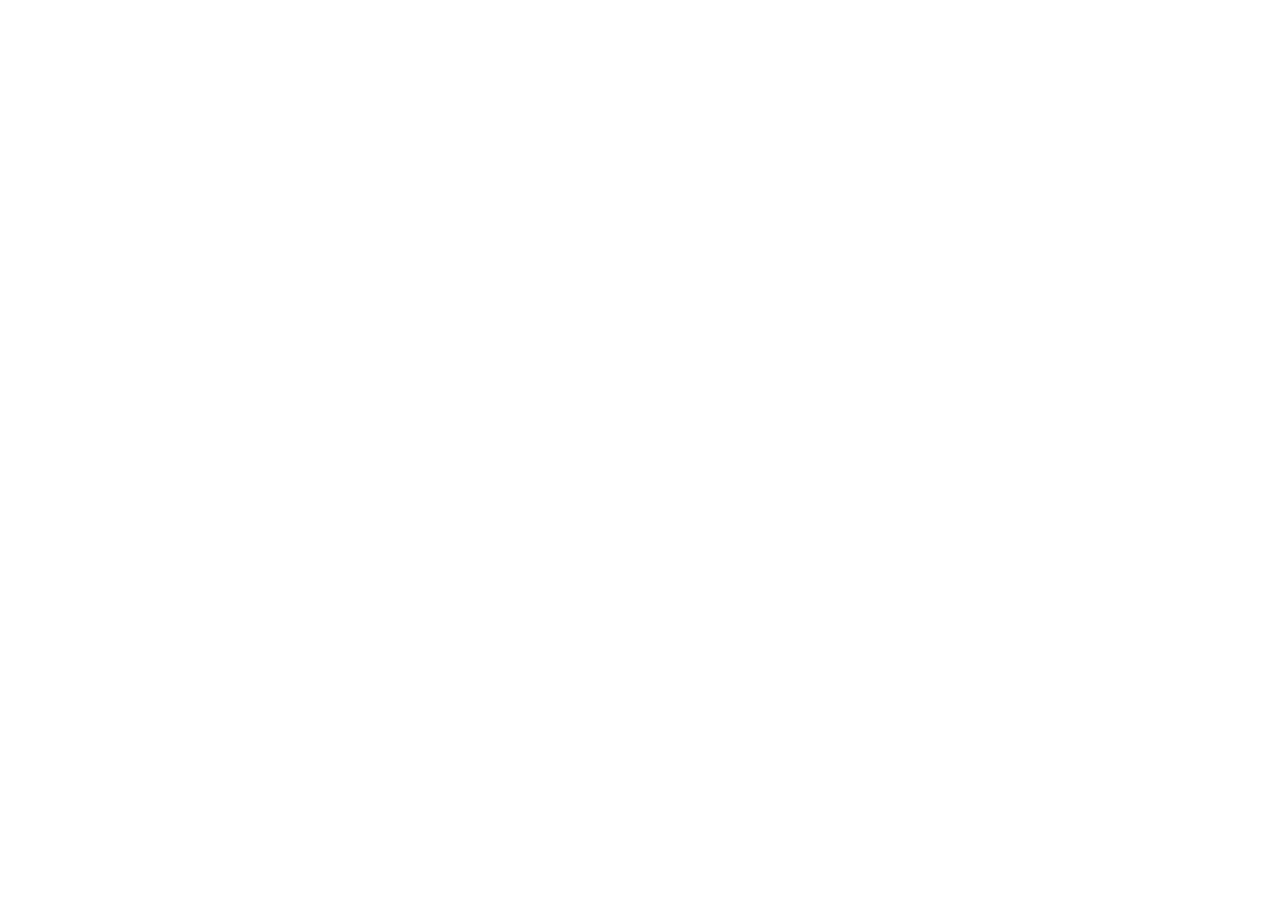
==== index.html @ c7705f2f "first commit" ====
<!DOCTYPE html>
<html>

<head>
  <!--
    If you are serving your web app in a path other than the root, change the
    href value below to reflect the base path you are serving from.

    The path provided below has to start and end with a slash "/" in order for
    it to work correctly.

    For more details:
    * https://developer.mozilla.org/en-US/docs/Web/HTML/Element/base

    This is a placeholder for base href that will be replaced by the value of
    the `--base-href` argument provided to `flutter build`.
  -->
  <base href="/">

  <meta charset="UTF-8">
  <meta content="IE=Edge" http-equiv="X-UA-Compatible">
  <meta name="description" content="Hello, I am a Flutter Developer and this is my portfolio.">

  <!-- iOS meta tags & icons -->
  <meta name="apple-mobile-web-app-capable" content="yes">
  <meta name="apple-mobile-web-app-status-bar-style" content="black">
  <meta name="apple-mobile-web-app-title" content="portfolio_taksh">
  <link rel="apple-touch-icon" href="icons/Icon-192.png">

  <!-- Favicon -->
  <link rel="icon" type="image/png" href="favicon.png" />

  <title>portfolio_taksh</title>
  <link rel="manifest" href="manifest.json">

  <!-- Google tag (gtag.js) -->
  <script async src="https://www.googletagmanager.com/gtag/js?id=G-5EWHJSDE51"></script>
  <script>
    window.dataLayer = window.dataLayer || [];
    function gtag() { dataLayer.push(arguments); }
    gtag('js', new Date());

    gtag('config', 'G-5EWHJSDE51');
  </script>
</head>

<body>
  <script src="flutter_bootstrap.js" async></script>
</body>

</html>
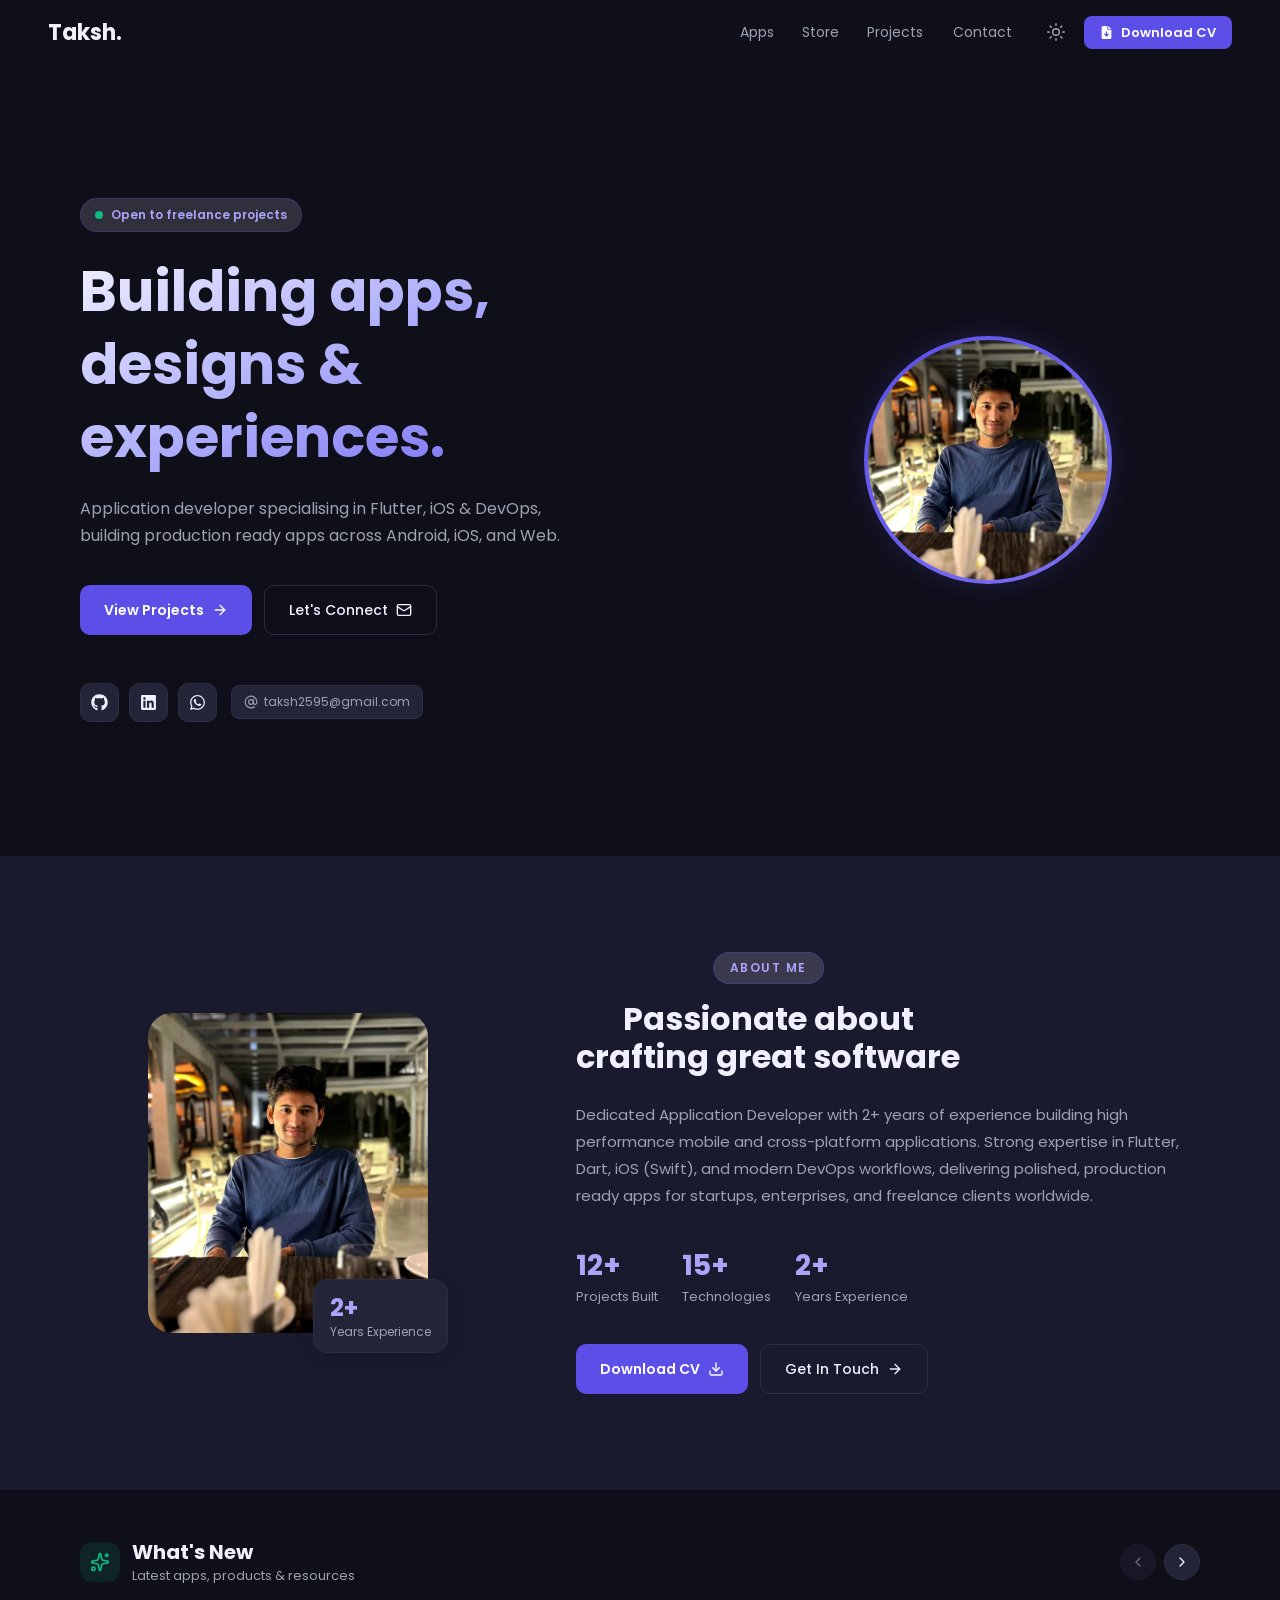
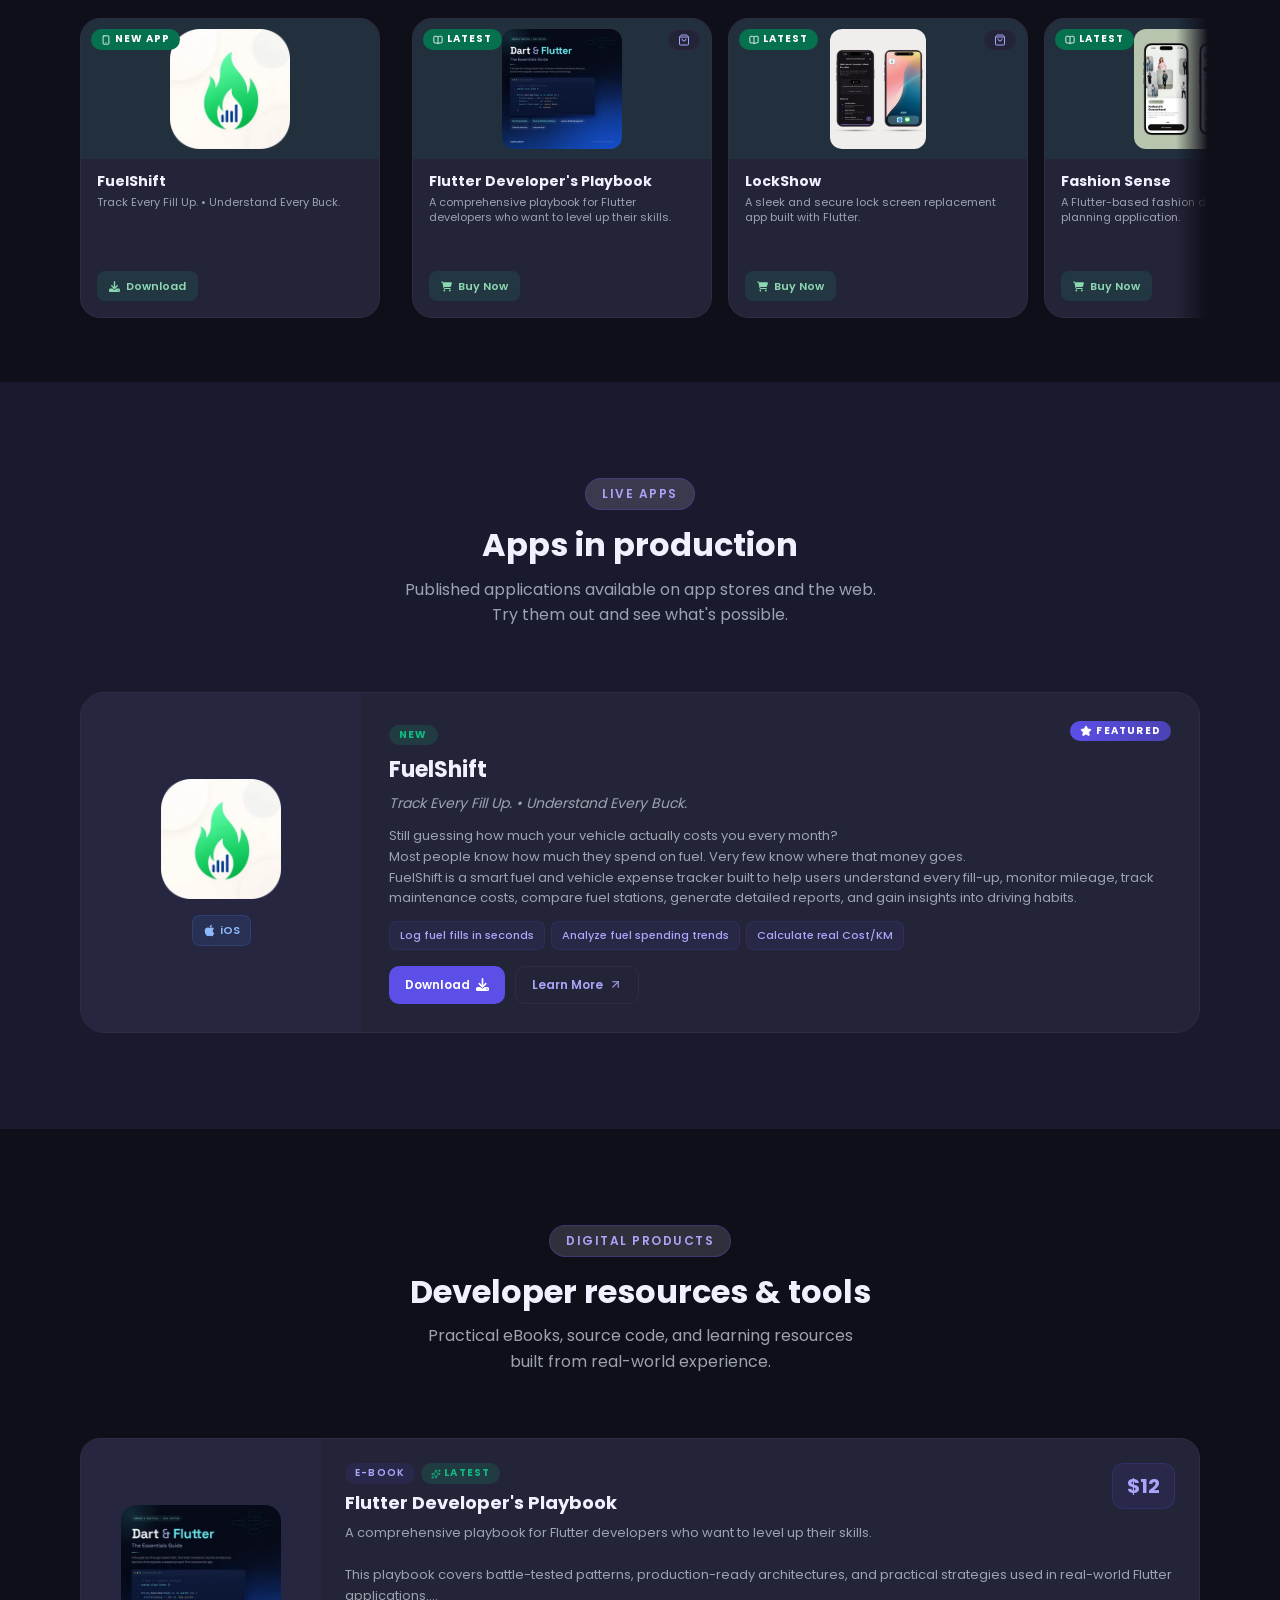
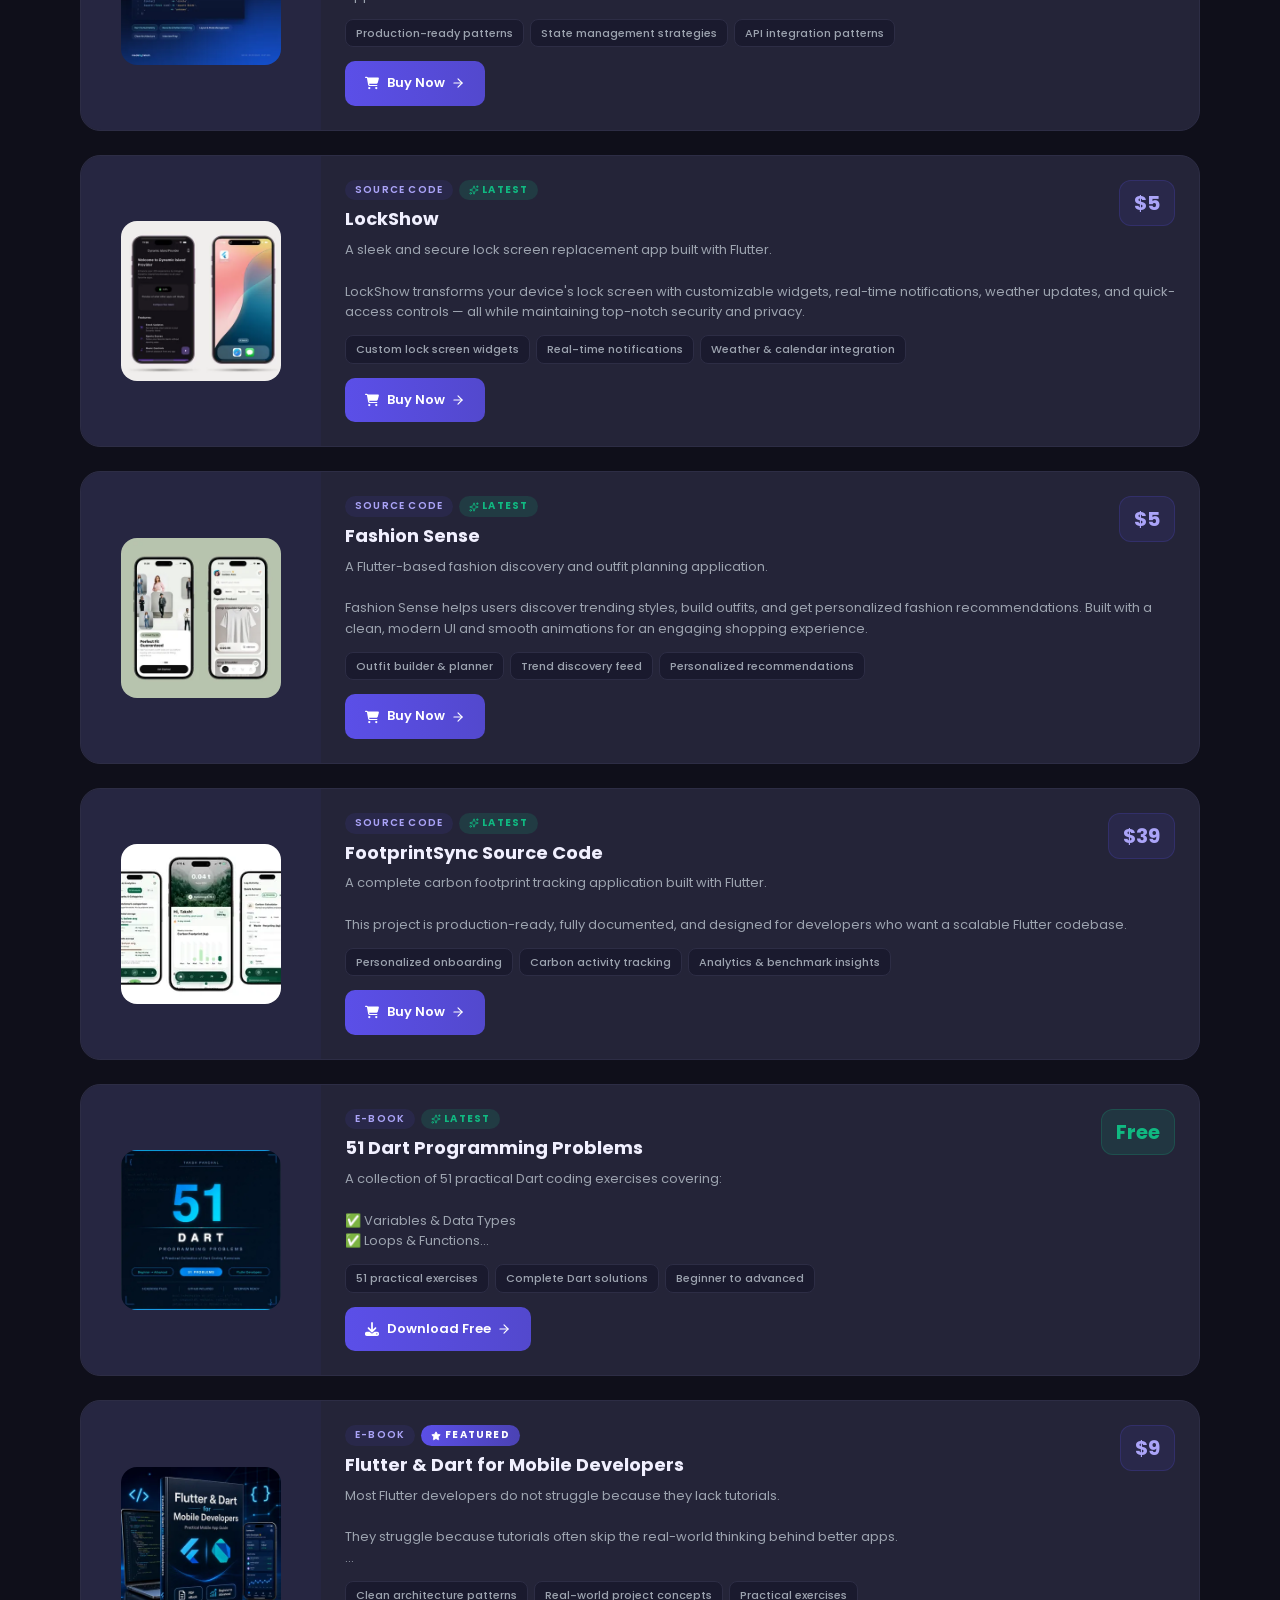
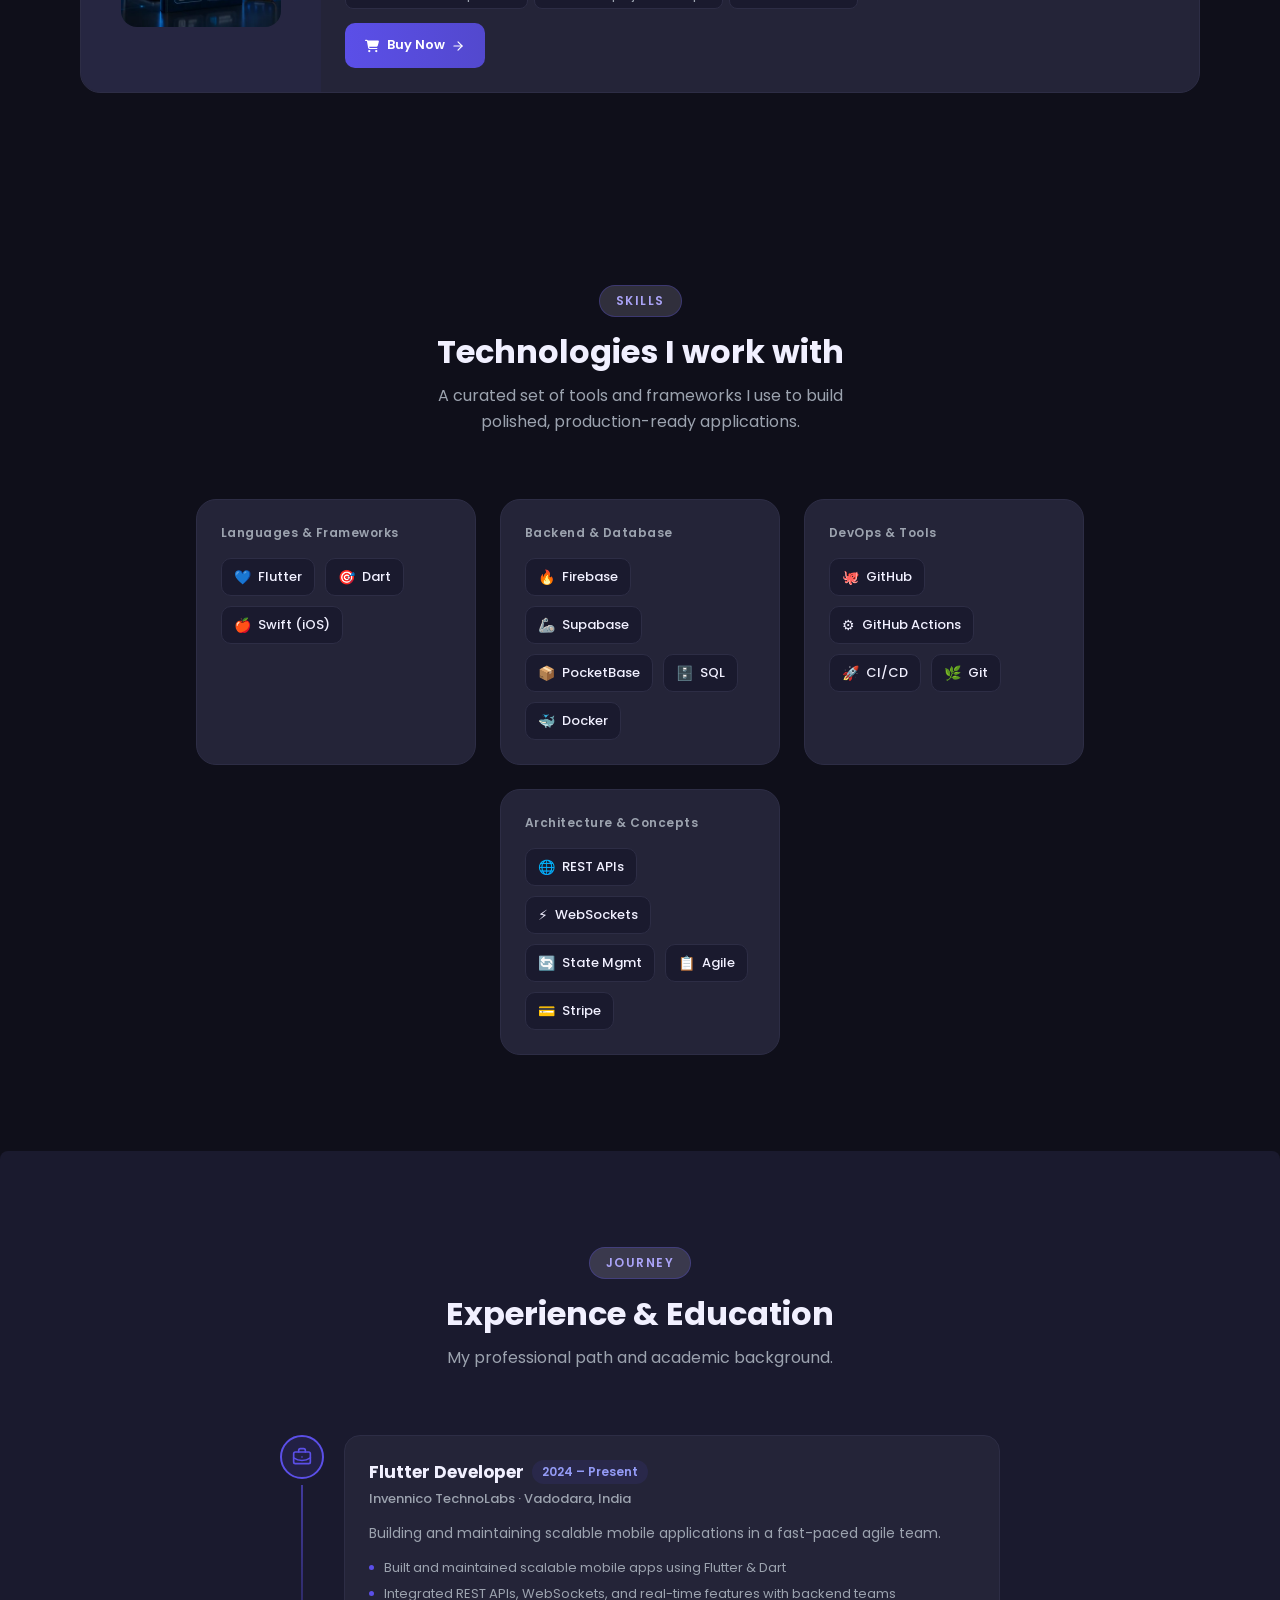
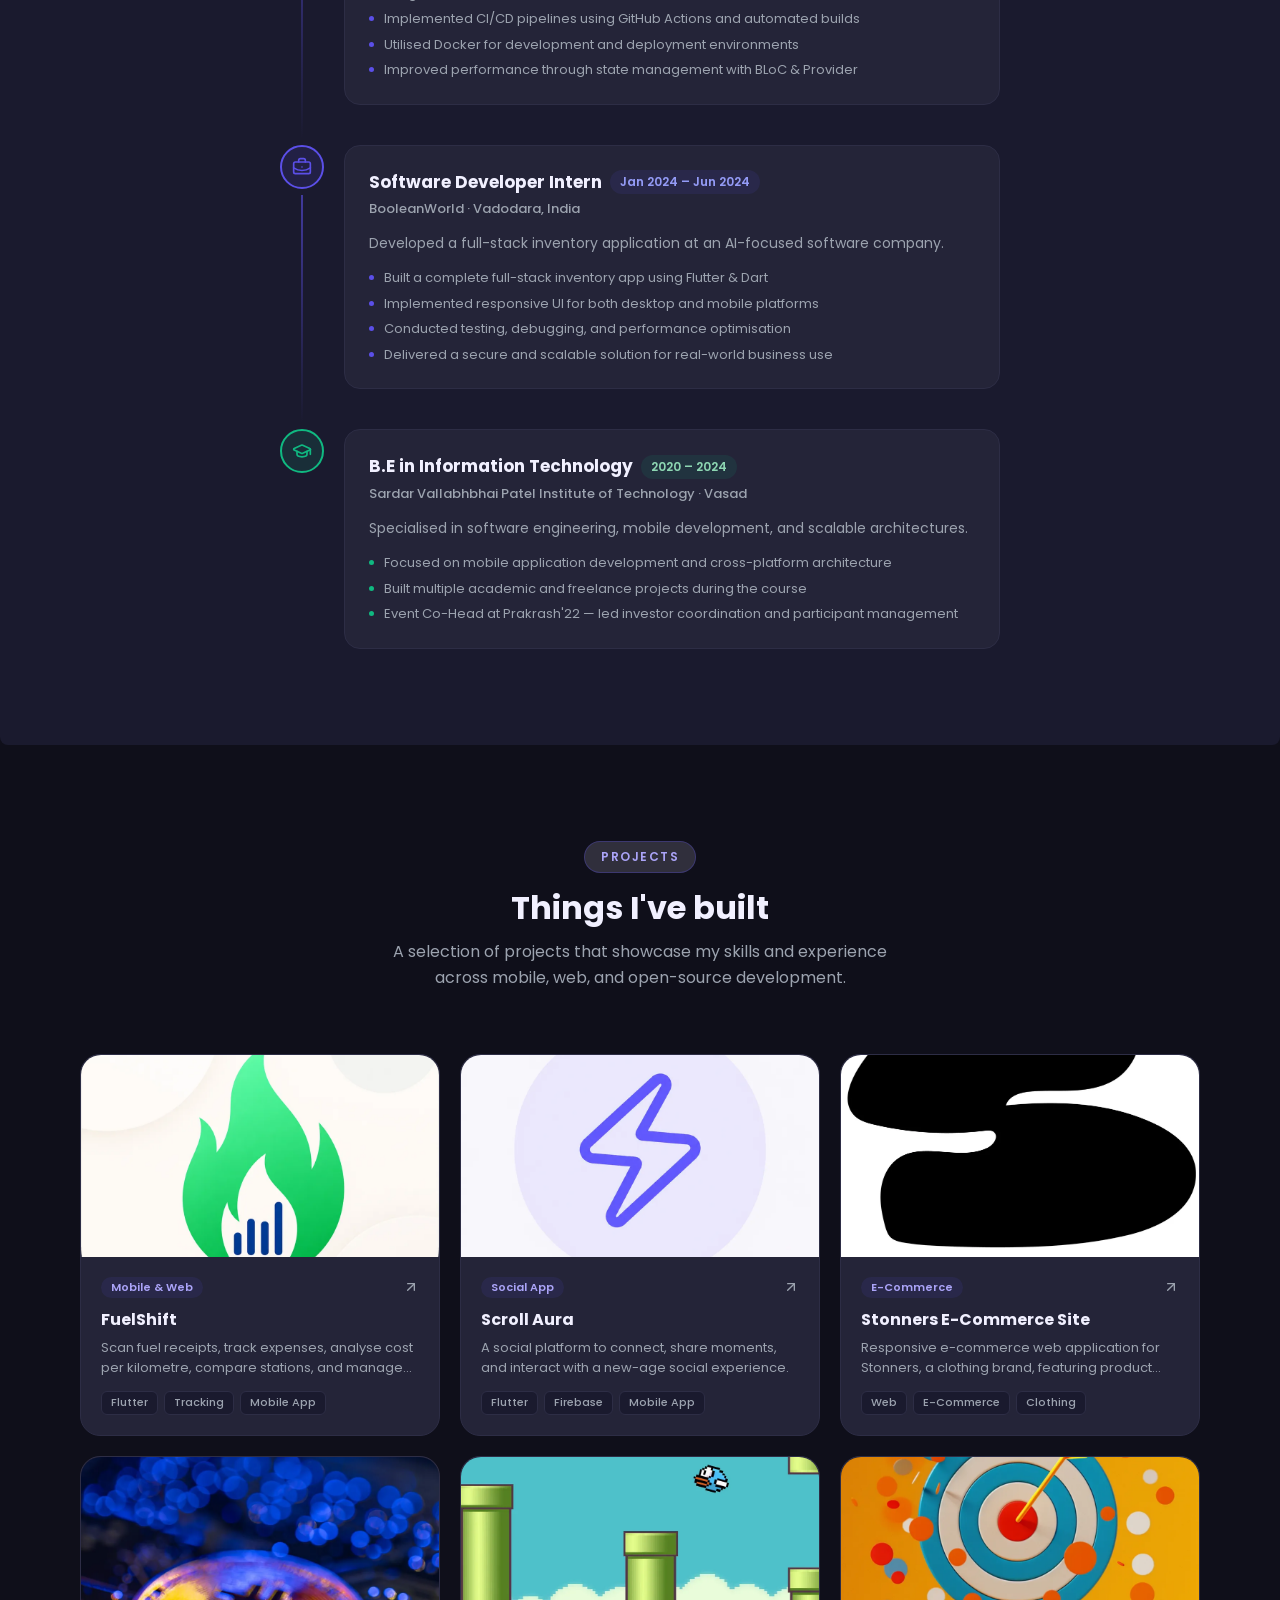
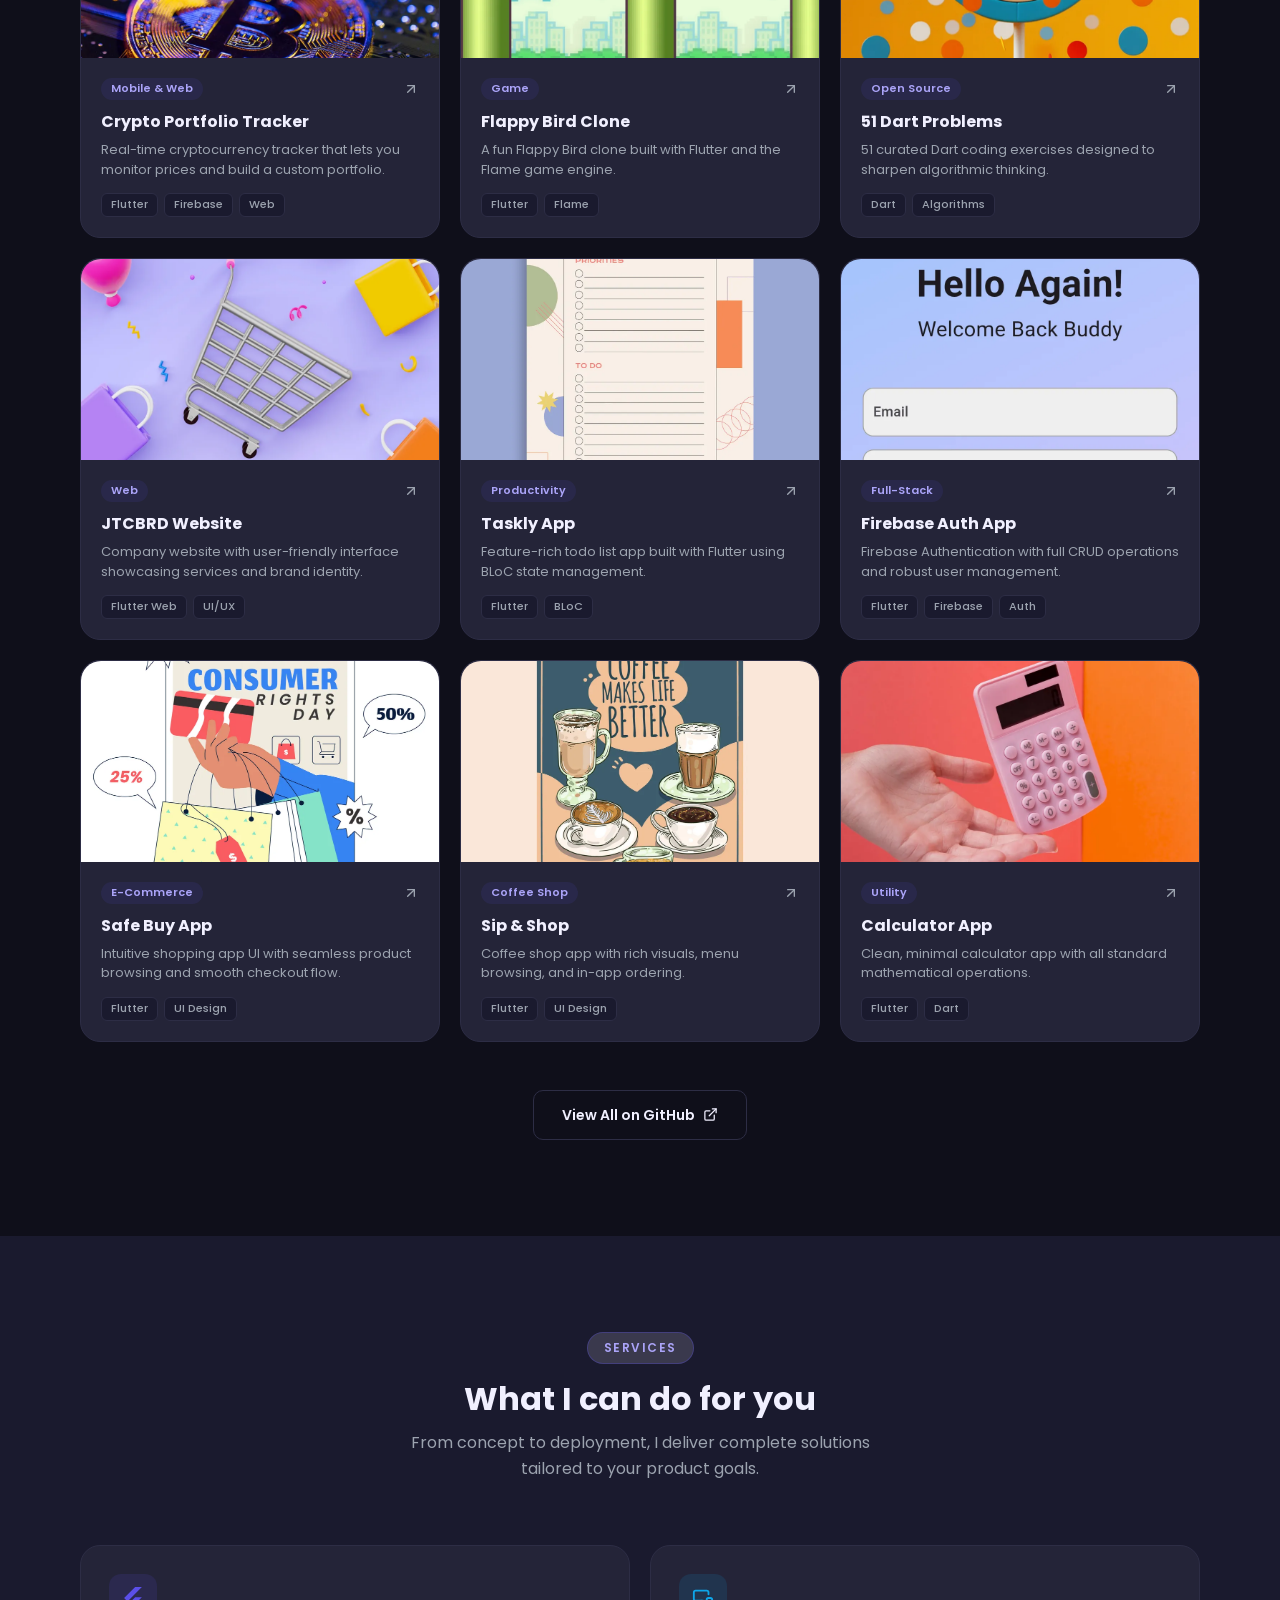
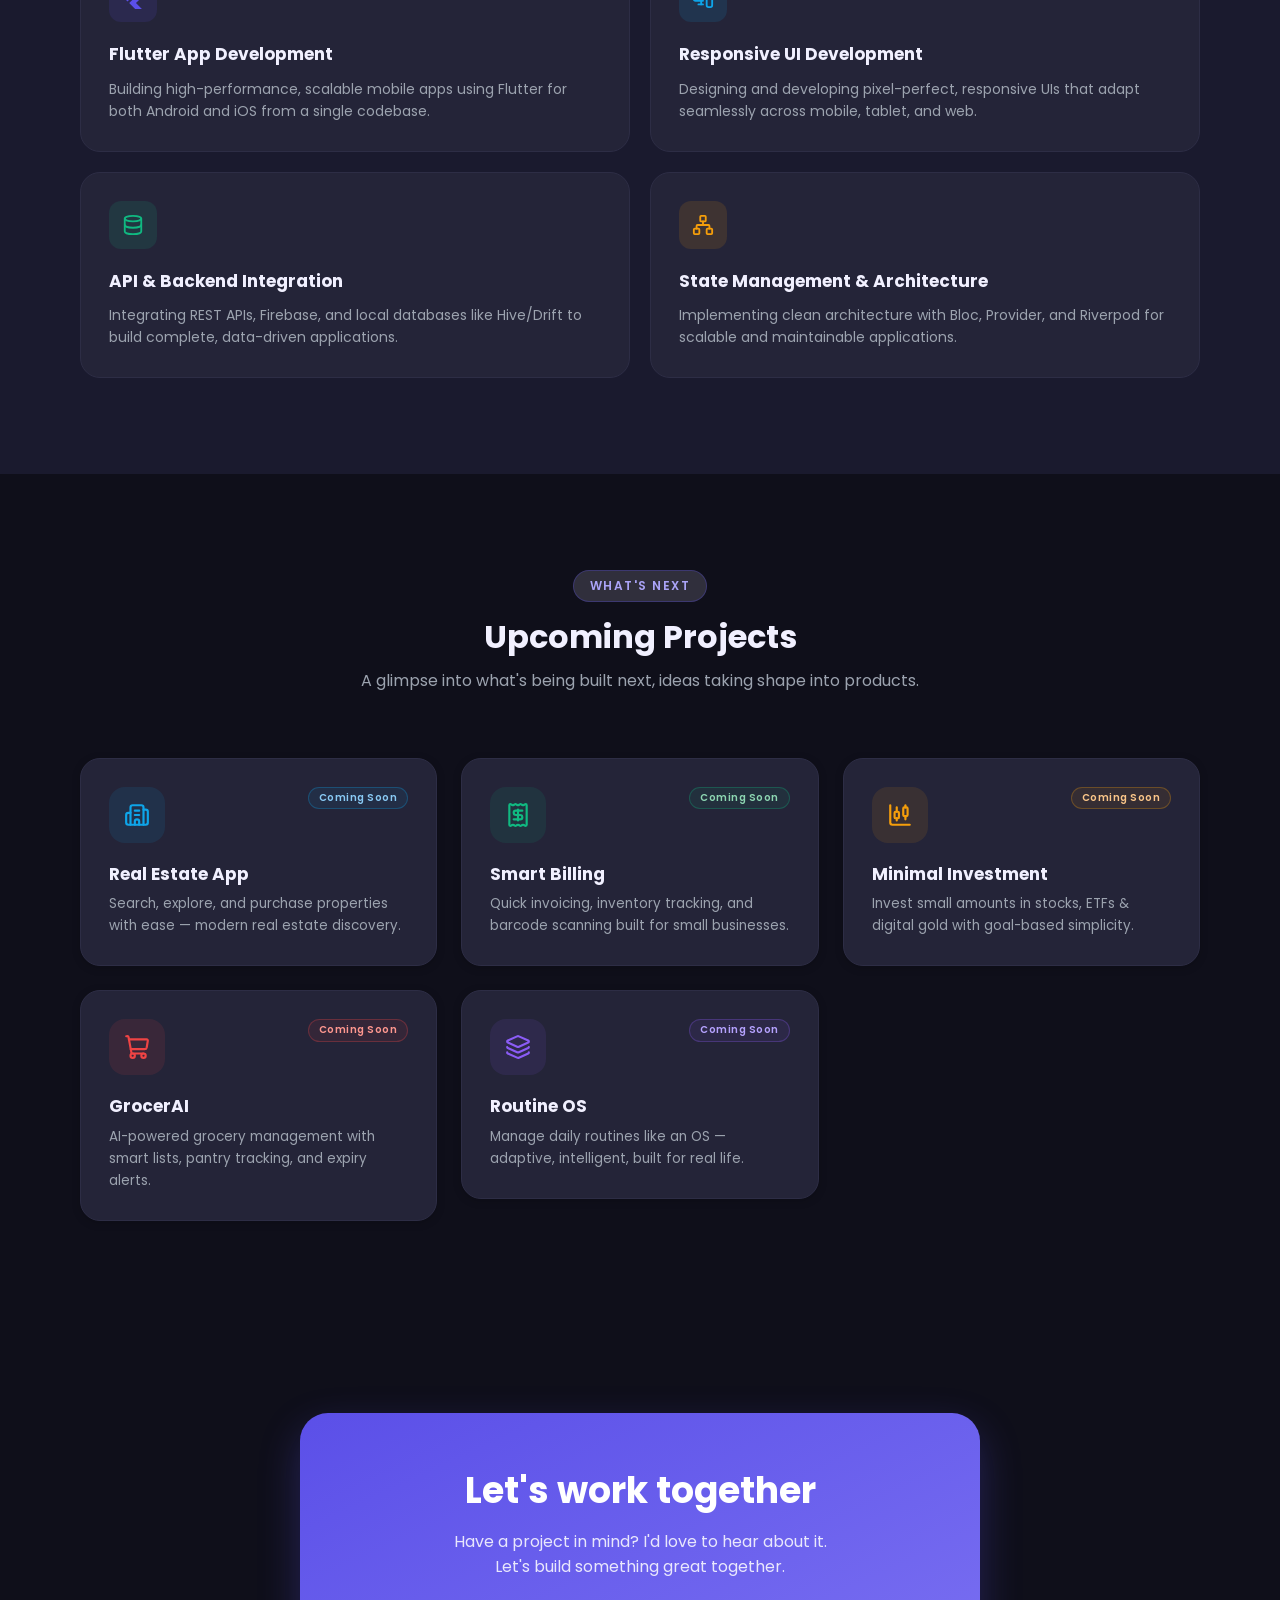
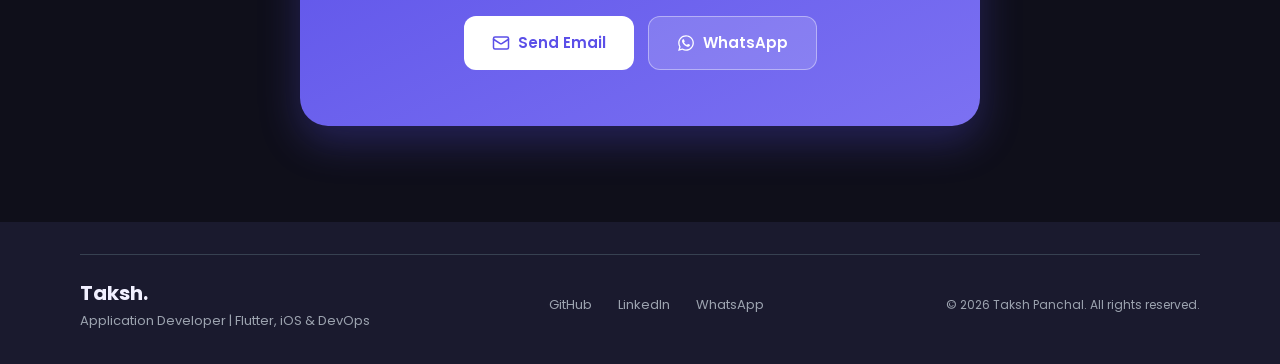
==== commit 4c47817b: "Deploy portfolio-web taksh30/taksh-portfolio@cc3f422d849e62568132610a15cb13a2cd61c851" ====
--- a/index.html
+++ b/index.html
@@ -1,51 +1,41 @@
-<!DOCTYPE html>
-<html>
+<!DOCTYPE html><html lang="en" class="dark j3Zrza_variable"><head><meta charSet="utf-8"/><meta name="viewport" content="width=device-width, initial-scale=1"/><link rel="preload" href="/_next/static/media/22a701959b157a82-s.p.2o7m9ogm38dql.woff2" as="font" crossorigin="" type="font/woff2"/><link rel="preload" href="/_next/static/media/6bafae418e8a1b08-s.p.3o_v2fun1jzxk.woff2" as="font" crossorigin="" type="font/woff2"/><link rel="preload" href="/_next/static/media/76e9fd951b869c7b-s.p.3bh2vc0w-r-ll.woff2" as="font" crossorigin="" type="font/woff2"/><link rel="preload" href="/_next/static/media/dd9dfc3601372168-s.p.43zbiuwnnoiok.woff2" as="font" crossorigin="" type="font/woff2"/><link rel="preload" as="image" href="/images/profile/taksh.webp"/><link rel="stylesheet" href="/_next/static/chunks/3znwnyfvndzhe.css" data-precedence="next"/><link rel="preload" as="script" fetchPriority="low" href="/_next/static/chunks/33-v00l-iqevb.js"/><script src="/_next/static/chunks/2hyq_7w_ry-fe.js" async=""></script><script src="/_next/static/chunks/043aaw4o8p6fz.js" async=""></script><script src="/_next/static/chunks/turbopack-2c3mg3r-05n1w.js" async=""></script><script src="/_next/static/chunks/27mz-ibfm885l.js" async=""></script><script src="/_next/static/chunks/3-dum3pwrczir.js" async=""></script><script src="/_next/static/chunks/1tz_irfl4v2_2.js" async=""></script><script src="/_next/static/chunks/2ip1g2v-acful.js" async=""></script><link rel="preload" href="https://www.googletagmanager.com/gtag/js?id=G-5EWHJSDE51" as="script"/><meta name="next-size-adjust" content=""/><title>Taksh Panchal | Software Developer Portfolio</title><meta name="description" content="Taksh Panchal - Software Developer specializing in cross-platform apps, responsive UI, and scalable mobile/web solutions. Explore my portfolio, projects, and skills."/><link rel="manifest" href="/manifest.webmanifest"/><link rel="canonical" href="https://www.takshpanchalportfolio.buzz"/><meta name="mobile-web-app-capable" content="yes"/><meta name="apple-mobile-web-app-title" content="portfolio_taksh"/><meta name="apple-mobile-web-app-status-bar-style" content="black"/><meta property="og:title" content="Taksh Panchal | Software Developer"/><meta property="og:description" content="Software Developer building responsive mobile &amp; web apps. Check out my portfolio and projects."/><meta property="og:url" content="https://www.takshpanchalportfolio.buzz"/><meta property="og:site_name" content="Taksh Panchal"/><meta property="og:locale" content="en_US"/><meta property="og:image" content="https://www.takshpanchalportfolio.buzz/og.png"/><meta property="og:image:type" content="image/png"/><meta property="og:image:width" content="1200"/><meta property="og:image:height" content="630"/><meta property="og:image:alt" content="Taksh Panchal | Software Developer"/><meta property="og:type" content="website"/><meta name="twitter:card" content="summary_large_image"/><meta name="twitter:title" content="Taksh Panchal | Software Developer"/><meta name="twitter:description" content="Software Developer building responsive mobile &amp; web apps. Check out my portfolio and projects."/><meta name="twitter:image" content="https://www.takshpanchalportfolio.buzz/og.png"/><meta name="twitter:image:alt" content="Taksh Panchal | Software Developer"/><meta name="twitter:image:type" content="image/png"/><meta name="twitter:image:width" content="1200"/><meta name="twitter:image:height" content="630"/><link rel="icon" href="/icon.png?icon.2rkn8i33ze__7.png" sizes="96x96" type="image/png"/><link rel="apple-touch-icon" href="/apple-icon.png?apple-icon.26gnvwxahqxwv.png" sizes="192x192" type="image/png"/><script>try{if(localStorage.getItem("theme")==="light")document.documentElement.classList.remove("dark")}catch(e){}</script><script type="application/ld+json">{"@context":"https://schema.org","@graph":[{"@type":"Person","@id":"https://www.takshpanchalportfolio.buzz/#person","name":"Taksh Panchal","jobTitle":"Software Developer","description":"Taksh Panchal - Software Developer specializing in cross-platform apps, responsive UI, and scalable mobile/web solutions. Explore my portfolio, projects, and skills.","url":"https://www.takshpanchalportfolio.buzz","email":"mailto:taksh2595@gmail.com","image":"https://www.takshpanchalportfolio.buzz/images/profile/taksh.webp","sameAs":["https://github.com/taksh30","https://www.linkedin.com/in/takshpanchal959/"]},{"@type":"WebSite","@id":"https://www.takshpanchalportfolio.buzz/#website","name":"Taksh Panchal | Software Developer Portfolio","url":"https://www.takshpanchalportfolio.buzz","author":{"@id":"https://www.takshpanchalportfolio.buzz/#person"}}]}</script><script src="/_next/static/chunks/0cz1d0mv5g_q7.js" noModule=""></script></head><body><div hidden=""><!--$--><!--/$--></div><a href="#main" class="sr-only focus:not-sr-only focus:fixed focus:top-3 focus:left-3 focus:z-[60] focus:rounded-chip focus:bg-accent focus:px-4 focus:py-2 focus:text-white">Skip to content</a><header class="fixed inset-x-0 top-0 z-50 transition-[background-color,box-shadow] duration-200 bg-transparent"><nav aria-label="Primary" class="mx-auto flex h-16 max-w-[1376px] items-center px-5 tablet:px-12"><a href="#hero" class="text-[22px] font-bold text-fg">Taksh.</a><div class="ml-auto hidden items-center tablet:flex"><ul class="relative flex"><li><a href="#liveApps" data-text="Apps" class="flex flex-col px-3 py-5 text-sm text-muted transition-colors after:invisible after:h-0 after:overflow-hidden after:font-semibold after:content-[attr(data-text)] hover:font-semibold hover:text-primary-fg aria-[current]:text-primary-fg">Apps</a></li><li><a href="#store" data-text="Store" class="flex flex-col px-3 py-5 text-sm text-muted transition-colors after:invisible after:h-0 after:overflow-hidden after:font-semibold after:content-[attr(data-text)] hover:font-semibold hover:text-primary-fg aria-[current]:text-primary-fg">Store</a></li><li><a href="#projects" data-text="Projects" class="flex flex-col px-3 py-5 text-sm text-muted transition-colors after:invisible after:h-0 after:overflow-hidden after:font-semibold after:content-[attr(data-text)] hover:font-semibold hover:text-primary-fg aria-[current]:text-primary-fg">Projects</a></li><li><a href="#contact" data-text="Contact" class="flex flex-col px-3 py-5 text-sm text-muted transition-colors after:invisible after:h-0 after:overflow-hidden after:font-semibold after:content-[attr(data-text)] hover:font-semibold hover:text-primary-fg aria-[current]:text-primary-fg">Contact</a></li><span aria-hidden="true" class="pointer-events-none absolute bottom-3.5 h-0.5 rounded-full bg-primary-fg opacity-0 transition-[left,width,opacity] duration-300 ease-out-cubic"></span></ul><div class="ml-2"><button type="button" class="group relative inline-flex size-10 items-center justify-center rounded-full text-muted transition-colors hover:bg-fg/5"><svg xmlns="http://www.w3.org/2000/svg" width="24" height="24" viewBox="0 0 24 24" fill="none" stroke="currentColor" stroke-width="1.75" stroke-linecap="round" stroke-linejoin="round" class="lucide lucide-sun hidden size-5 dark:block" aria-hidden="true"><circle cx="12" cy="12" r="4"></circle><path d="M12 2v2"></path><path d="M12 20v2"></path><path d="m4.93 4.93 1.41 1.41"></path><path d="m17.66 17.66 1.41 1.41"></path><path d="M2 12h2"></path><path d="M20 12h2"></path><path d="m6.34 17.66-1.41 1.41"></path><path d="m19.07 4.93-1.41 1.41"></path></svg><svg xmlns="http://www.w3.org/2000/svg" width="24" height="24" viewBox="0 0 24 24" fill="none" stroke="currentColor" stroke-width="1.75" stroke-linecap="round" stroke-linejoin="round" class="lucide lucide-moon size-5 dark:hidden" aria-hidden="true"><path d="M20.985 12.486a9 9 0 1 1-9.473-9.472c.405-.022.617.46.402.803a6 6 0 0 0 8.268 8.268c.344-.215.825-.004.803.401"></path></svg><span class="sr-only"><span class="hidden dark:inline">Light mode</span><span class="dark:hidden">Dark mode</span></span><span aria-hidden="true" class="pointer-events-none absolute top-full mt-1 rounded bg-fg/90 px-2 py-1 text-chip whitespace-nowrap text-bg opacity-0 transition-opacity delay-300 group-hover:opacity-100"><span class="hidden dark:inline">Light mode</span><span class="dark:hidden">Dark mode</span></span></button></div><a href="/taksh_cv.pdf" download="taksh_cv.pdf" class="inline-flex items-center justify-center gap-2 rounded-chip bg-accent px-4 py-2.5 text-meta leading-none font-semibold text-white transition-colors hover:bg-accent/90 ml-2"><svg stroke="currentColor" fill="currentColor" stroke-width="0" viewBox="0 0 384 512" aria-hidden="true" class="size-[13px]" height="1em" width="1em" xmlns="http://www.w3.org/2000/svg"><path d="M64 0C28.7 0 0 28.7 0 64L0 448c0 35.3 28.7 64 64 64l256 0c35.3 0 64-28.7 64-64l0-288-128 0c-17.7 0-32-14.3-32-32L224 0 64 0zM256 0l0 128 128 0L256 0zM216 232l0 102.1 31-31c9.4-9.4 24.6-9.4 33.9 0s9.4 24.6 0 33.9l-72 72c-9.4 9.4-24.6 9.4-33.9 0l-72-72c-9.4-9.4-9.4-24.6 0-33.9s24.6-9.4 33.9 0l31 31L168 232c0-13.3 10.7-24 24-24s24 10.7 24 24z"></path></svg>Download CV</a></div><div class="ml-auto flex items-center tablet:hidden"><button type="button" class="group relative inline-flex size-10 items-center justify-center rounded-full text-muted transition-colors hover:bg-fg/5"><svg xmlns="http://www.w3.org/2000/svg" width="24" height="24" viewBox="0 0 24 24" fill="none" stroke="currentColor" stroke-width="1.75" stroke-linecap="round" stroke-linejoin="round" class="lucide lucide-sun hidden size-5 dark:block" aria-hidden="true"><circle cx="12" cy="12" r="4"></circle><path d="M12 2v2"></path><path d="M12 20v2"></path><path d="m4.93 4.93 1.41 1.41"></path><path d="m17.66 17.66 1.41 1.41"></path><path d="M2 12h2"></path><path d="M20 12h2"></path><path d="m6.34 17.66-1.41 1.41"></path><path d="m19.07 4.93-1.41 1.41"></path></svg><svg xmlns="http://www.w3.org/2000/svg" width="24" height="24" viewBox="0 0 24 24" fill="none" stroke="currentColor" stroke-width="1.75" stroke-linecap="round" stroke-linejoin="round" class="lucide lucide-moon size-5 dark:hidden" aria-hidden="true"><path d="M20.985 12.486a9 9 0 1 1-9.473-9.472c.405-.022.617.46.402.803a6 6 0 0 0 8.268 8.268c.344-.215.825-.004.803.401"></path></svg><span class="sr-only"><span class="hidden dark:inline">Light mode</span><span class="dark:hidden">Dark mode</span></span><span aria-hidden="true" class="pointer-events-none absolute top-full mt-1 rounded bg-fg/90 px-2 py-1 text-chip whitespace-nowrap text-bg opacity-0 transition-opacity delay-300 group-hover:opacity-100"><span class="hidden dark:inline">Light mode</span><span class="dark:hidden">Dark mode</span></span></button><button type="button" aria-expanded="false" aria-controls="mobile-menu" aria-label="Open menu" class="inline-flex size-10 items-center justify-center rounded-full text-fg transition-colors hover:bg-fg/5"><svg xmlns="http://www.w3.org/2000/svg" width="24" height="24" viewBox="0 0 24 24" fill="none" stroke="currentColor" stroke-width="2" stroke-linecap="round" stroke-linejoin="round" class="lucide lucide-menu size-6" aria-hidden="true"><path d="M4 5h16"></path><path d="M4 12h16"></path><path d="M4 19h16"></path></svg></button></div></nav><div id="mobile-menu" hidden="" class="bg-menu px-5 pt-1 pb-4 tablet:hidden"><ul><li><a href="#liveApps" class="flex h-14 items-center text-[15px] font-medium text-fg aria-[current]:text-primary-fg">Apps</a></li><li><a href="#store" class="flex h-14 items-center text-[15px] font-medium text-fg aria-[current]:text-primary-fg">Store</a></li><li><a href="#projects" class="flex h-14 items-center text-[15px] font-medium text-fg aria-[current]:text-primary-fg">Projects</a></li><li><a href="#contact" class="flex h-14 items-center text-[15px] font-medium text-fg aria-[current]:text-primary-fg">Contact</a></li></ul><a href="/taksh_cv.pdf" download="taksh_cv.pdf" class="inline-flex items-center justify-center gap-2 rounded-chip bg-accent px-4 py-2.5 text-meta leading-none font-semibold text-white transition-colors hover:bg-accent/90 mt-3 w-full"><svg stroke="currentColor" fill="currentColor" stroke-width="0" viewBox="0 0 384 512" aria-hidden="true" class="size-[13px]" height="1em" width="1em" xmlns="http://www.w3.org/2000/svg"><path d="M64 0C28.7 0 0 28.7 0 64L0 448c0 35.3 28.7 64 64 64l256 0c35.3 0 64-28.7 64-64l0-288-128 0c-17.7 0-32-14.3-32-32L224 0 64 0zM256 0l0 128 128 0L256 0zM216 232l0 102.1 31-31c9.4-9.4 24.6-9.4 33.9 0s9.4 24.6 0 33.9l-72 72c-9.4 9.4-24.6 9.4-33.9 0l-72-72c-9.4-9.4-9.4-24.6 0-33.9s24.6-9.4 33.9 0l31 31L168 232c0-13.3 10.7-24 24-24s24 10.7 24 24z"></path></svg>Download CV</a></div></header><main id="main" class="pt-16"><section id="hero" aria-labelledby="hero-title" class="flex min-h-[88vh] items-center section-x py-20"><div class="mx-auto flex w-full max-w-[1280px] flex-col-reverse items-center justify-center gap-10 tablet:flex-row tablet:gap-[60px]"><div class="flex w-full min-w-0 flex-col items-center text-center tablet:flex-[3] tablet:items-start tablet:text-left"><p class="inline-flex hero-badge items-center gap-2 rounded-[20px] border border-accent/30 bg-pill px-3.5 py-[7px] text-eyebrow font-semibold text-primary-fg"><span aria-hidden="true" class="size-2 rounded-full bg-success"></span>Open to freelance projects</p><h1 id="hero-title" class="w-fit bg-linear-to-br from-fg to-primary bg-clip-text font-bold text-transparent mt-6 hero-title text-hero-sm whitespace-pre-line tablet:text-hero">Building apps,
+designs &amp;
+experiences.</h1><p class="mt-5 hero-subtitle text-sm leading-[1.7] whitespace-pre-line text-muted tablet:text-base tablet:leading-[1.7]">Application developer specialising in Flutter, iOS &amp; DevOps,
+building production ready apps across Android, iOS, and Web.</p><div class="mt-9 flex hero-actions flex-wrap justify-center gap-3 tablet:justify-start"><a class="inline-flex items-center justify-center gap-2 rounded-btn px-6 py-3.5 text-sm leading-5 transition-colors bg-accent font-semibold text-white hover:bg-accent/90" href="https://github.com/taksh30?tab=repositories" target="_blank" rel="noopener noreferrer">View Projects<svg xmlns="http://www.w3.org/2000/svg" width="24" height="24" viewBox="0 0 24 24" fill="none" stroke="currentColor" stroke-width="2" stroke-linecap="round" stroke-linejoin="round" class="lucide lucide-arrow-right size-4" aria-hidden="true"><path d="M5 12h14"></path><path d="m12 5 7 7-7 7"></path></svg></a><a class="inline-flex items-center justify-center gap-2 rounded-btn px-6 py-3.5 text-sm leading-5 transition-colors border-[1.5px] border-line font-medium text-fg hover:bg-fg/5" href="mailto:taksh2595@gmail.com">Let&#x27;s Connect<svg xmlns="http://www.w3.org/2000/svg" width="24" height="24" viewBox="0 0 24 24" fill="none" stroke="currentColor" stroke-width="2" stroke-linecap="round" stroke-linejoin="round" class="lucide lucide-mail size-4" aria-hidden="true"><path d="m22 7-8.991 5.727a2 2 0 0 1-2.009 0L2 7"></path><rect x="2" y="4" width="20" height="16" rx="2"></rect></svg></a></div><div class="mt-12 flex hero-socials flex-wrap items-center justify-center gap-2.5 tablet:justify-start"><span class="group/tip relative inline-flex"><a href="https://github.com/taksh30" target="_blank" rel="noopener noreferrer" aria-label="GitHub" class="inline-flex rounded-btn border border-line bg-card p-2.5 text-fg transition-colors duration-150 hover:border-accent hover:bg-accent hover:text-white"><svg stroke="currentColor" fill="currentColor" stroke-width="0" viewBox="0 0 496 512" aria-hidden="true" class="size-[17px]" height="1em" width="1em" xmlns="http://www.w3.org/2000/svg"><path d="M165.9 397.4c0 2-2.3 3.6-5.2 3.6-3.3.3-5.6-1.3-5.6-3.6 0-2 2.3-3.6 5.2-3.6 3-.3 5.6 1.3 5.6 3.6zm-31.1-4.5c-.7 2 1.3 4.3 4.3 4.9 2.6 1 5.6 0 6.2-2s-1.3-4.3-4.3-5.2c-2.6-.7-5.5.3-6.2 2.3zm44.2-1.7c-2.9.7-4.9 2.6-4.6 4.9.3 2 2.9 3.3 5.9 2.6 2.9-.7 4.9-2.6 4.6-4.6-.3-1.9-3-3.2-5.9-2.9zM244.8 8C106.1 8 0 113.3 0 252c0 110.9 69.8 205.8 169.5 239.2 12.8 2.3 17.3-5.6 17.3-12.1 0-6.2-.3-40.4-.3-61.4 0 0-70 15-84.7-29.8 0 0-11.4-29.1-27.8-36.6 0 0-22.9-15.7 1.6-15.4 0 0 24.9 2 38.6 25.8 21.9 38.6 58.6 27.5 72.9 20.9 2.3-16 8.8-27.1 16-33.7-55.9-6.2-112.3-14.3-112.3-110.5 0-27.5 7.6-41.3 23.6-58.9-2.6-6.5-11.1-33.3 2.6-67.9 20.9-6.5 69 27 69 27 20-5.6 41.5-8.5 62.8-8.5s42.8 2.9 62.8 8.5c0 0 48.1-33.6 69-27 13.7 34.7 5.2 61.4 2.6 67.9 16 17.7 25.8 31.5 25.8 58.9 0 96.5-58.9 104.2-114.8 110.5 9.2 7.9 17 22.9 17 46.4 0 33.7-.3 75.4-.3 83.6 0 6.5 4.6 14.4 17.3 12.1C428.2 457.8 496 362.9 496 252 496 113.3 383.5 8 244.8 8zM97.2 352.9c-1.3 1-1 3.3.7 5.2 1.6 1.6 3.9 2.3 5.2 1 1.3-1 1-3.3-.7-5.2-1.6-1.6-3.9-2.3-5.2-1zm-10.8-8.1c-.7 1.3.3 2.9 2.3 3.9 1.6 1 3.6.7 4.3-.7.7-1.3-.3-2.9-2.3-3.9-2-.6-3.6-.3-4.3.7zm32.4 35.6c-1.6 1.3-1 4.3 1.3 6.2 2.3 2.3 5.2 2.6 6.5 1 1.3-1.3.7-4.3-1.3-6.2-2.2-2.3-5.2-2.6-6.5-1zm-11.4-14.7c-1.6 1-1.6 3.6 0 5.9 1.6 2.3 4.3 3.3 5.6 2.3 1.6-1.3 1.6-3.9 0-6.2-1.4-2.3-4-3.3-5.6-2z"></path></svg></a><span aria-hidden="true" class="pointer-events-none absolute top-full left-1/2 z-10 mt-1.5 -translate-x-1/2 rounded bg-fg/90 px-2 py-1 text-chip whitespace-nowrap text-bg opacity-0 transition-opacity delay-300 group-focus-within/tip:opacity-100 group-hover/tip:opacity-100">GitHub</span></span><span class="group/tip relative inline-flex"><a href="https://www.linkedin.com/in/takshpanchal959/" target="_blank" rel="noopener noreferrer" aria-label="LinkedIn" class="inline-flex rounded-btn border border-line bg-card p-2.5 text-fg transition-colors duration-150 hover:border-accent hover:bg-accent hover:text-white"><svg stroke="currentColor" fill="currentColor" stroke-width="0" viewBox="0 0 448 512" aria-hidden="true" class="size-[17px]" height="1em" width="1em" xmlns="http://www.w3.org/2000/svg"><path d="M416 32H31.9C14.3 32 0 46.5 0 64.3v383.4C0 465.5 14.3 480 31.9 480H416c17.6 0 32-14.5 32-32.3V64.3c0-17.8-14.4-32.3-32-32.3zM135.4 416H69V202.2h66.5V416zm-33.2-243c-21.3 0-38.5-17.3-38.5-38.5S80.9 96 102.2 96c21.2 0 38.5 17.3 38.5 38.5 0 21.3-17.2 38.5-38.5 38.5zm282.1 243h-66.4V312c0-24.8-.5-56.7-34.5-56.7-34.6 0-39.9 27-39.9 54.9V416h-66.4V202.2h63.7v29.2h.9c8.9-16.8 30.6-34.5 62.9-34.5 67.2 0 79.7 44.3 79.7 101.9V416z"></path></svg></a><span aria-hidden="true" class="pointer-events-none absolute top-full left-1/2 z-10 mt-1.5 -translate-x-1/2 rounded bg-fg/90 px-2 py-1 text-chip whitespace-nowrap text-bg opacity-0 transition-opacity delay-300 group-focus-within/tip:opacity-100 group-hover/tip:opacity-100">LinkedIn</span></span><span class="group/tip relative inline-flex"><a href="https://wa.me/+917600894822?text=Hello%20Taksh%2C%0AI%20want%20to%20collaborate%20for%20a%20project" target="_blank" rel="noopener noreferrer" aria-label="WhatsApp" class="inline-flex rounded-btn border border-line bg-card p-2.5 text-fg transition-colors duration-150 hover:border-accent hover:bg-accent hover:text-white"><svg stroke="currentColor" fill="currentColor" stroke-width="0" viewBox="0 0 448 512" aria-hidden="true" class="size-[17px]" height="1em" width="1em" xmlns="http://www.w3.org/2000/svg"><path d="M380.9 97.1C339 55.1 283.2 32 223.9 32c-122.4 0-222 99.6-222 222 0 39.1 10.2 77.3 29.6 111L0 480l117.7-30.9c32.4 17.7 68.9 27 106.1 27h.1c122.3 0 224.1-99.6 224.1-222 0-59.3-25.2-115-67.1-157zm-157 341.6c-33.2 0-65.7-8.9-94-25.7l-6.7-4-69.8 18.3L72 359.2l-4.4-7c-18.5-29.4-28.2-63.3-28.2-98.2 0-101.7 82.8-184.5 184.6-184.5 49.3 0 95.6 19.2 130.4 54.1 34.8 34.9 56.2 81.2 56.1 130.5 0 101.8-84.9 184.6-186.6 184.6zm101.2-138.2c-5.5-2.8-32.8-16.2-37.9-18-5.1-1.9-8.8-2.8-12.5 2.8-3.7 5.6-14.3 18-17.6 21.8-3.2 3.7-6.5 4.2-12 1.4-32.6-16.3-54-29.1-75.5-66-5.7-9.8 5.7-9.1 16.3-30.3 1.8-3.7.9-6.9-.5-9.7-1.4-2.8-12.5-30.1-17.1-41.2-4.5-10.8-9.1-9.3-12.5-9.5-3.2-.2-6.9-.2-10.6-.2-3.7 0-9.7 1.4-14.8 6.9-5.1 5.6-19.4 19-19.4 46.3 0 27.3 19.9 53.7 22.6 57.4 2.8 3.7 39.1 59.7 94.8 83.8 35.2 15.2 49 16.5 66.6 13.9 10.7-1.6 32.8-13.4 37.4-26.4 4.6-13 4.6-24.1 3.2-26.4-1.3-2.5-5-3.9-10.5-6.6z"></path></svg></a><span aria-hidden="true" class="pointer-events-none absolute top-full left-1/2 z-10 mt-1.5 -translate-x-1/2 rounded bg-fg/90 px-2 py-1 text-chip whitespace-nowrap text-bg opacity-0 transition-opacity delay-300 group-focus-within/tip:opacity-100 group-hover/tip:opacity-100">WhatsApp</span></span><span class="ml-1"><button type="button" class="inline-flex items-center gap-1.5 rounded-chip border border-line bg-card px-3 py-2 text-xs text-muted transition-colors hover:border-accent/50"><svg xmlns="http://www.w3.org/2000/svg" width="24" height="24" viewBox="0 0 24 24" fill="none" stroke="currentColor" stroke-width="2" stroke-linecap="round" stroke-linejoin="round" class="lucide lucide-at-sign size-3.5" aria-hidden="true"><circle cx="12" cy="12" r="4"></circle><path d="M16 8v5a3 3 0 0 0 6 0v-1a10 10 0 1 0-4 8"></path></svg>taksh2595@gmail.com<span class="sr-only"> (copy to clipboard)</span></button><div role="status" class="fixed inset-x-0 bottom-0 z-50 bg-fg px-6 py-3.5 text-sm text-bg transition-[translate,opacity] duration-150 pointer-events-none translate-y-full opacity-0"></div></span></div></div><div class="flex min-w-0 hero-avatar justify-center tablet:flex-[2]"><div class="rounded-full bg-linear-to-br from-accent to-accent-dark p-1 shadow-avatar transition-[box-shadow,scale] duration-300 ease-out-cubic hover:scale-[1.04] hover:shadow-avatar-hover"><img alt="Taksh Panchal" width="240" height="240" decoding="async" data-nimg="1" class="size-60 rounded-full bg-card object-cover" style="color:transparent" src="/images/profile/taksh.webp"/></div></div></div></section><section id="about" aria-labelledby="about-title" class="section-x py-24 bg-surface"><div class="mx-auto w-full max-w-[1280px] flex flex-col items-center gap-12 tablet:flex-row tablet:gap-20"><div data-reveal="" style="--reveal-delay:0ms" class="flex w-full min-w-0 justify-center tablet:flex-[2]"><div class="relative h-80 w-[280px] max-w-full"><img alt="" loading="lazy" decoding="async" data-nimg="fill" class="rounded-card-lg object-cover" style="position:absolute;height:100%;width:100%;left:0;top:0;right:0;bottom:0;color:transparent" src="/images/profile/taksh.webp"/><div class="absolute -right-5 -bottom-5 rounded-badge border border-line bg-surface px-4 py-3 shadow-nav dark:bg-card"><p class="text-2xl font-bold text-primary-fg">2+</p><p class="text-xs text-muted">Years Experience</p></div></div></div><div data-reveal="" style="--reveal-delay:60ms" class="flex w-full min-w-0 flex-col items-center tablet:flex-[3] tablet:items-start"><div data-reveal="" class="flex flex-col items-center text-center"><p class="rounded-[20px] border border-accent/30 bg-pill px-4 py-1.5 text-eyebrow font-semibold tracking-[0.125em] text-primary-fg uppercase">About Me</p><h2 id="about-title" class="mt-4 text-section font-bold whitespace-pre-line text-fg">Passionate about
+crafting great software</h2></div><p class="mt-6 text-center text-body text-muted tablet:text-left">Dedicated Application Developer with 2+ years of experience building high performance mobile and cross-platform applications. Strong expertise in Flutter, Dart, iOS (Swift), and modern DevOps workflows, delivering polished, production ready apps for startups, enterprises, and freelance clients worldwide.</p><dl class="mt-9 flex flex-wrap justify-center gap-6 tablet:justify-start"><div class="flex flex-col-reverse items-center tablet:items-start"><dt class="text-meta text-muted">Projects Built</dt><dd class="text-stat font-bold text-primary-fg"><span aria-hidden="true" class="tabular-nums"><span>12</span>+</span><span class="sr-only">12+</span></dd></div><div class="flex flex-col-reverse items-center tablet:items-start"><dt class="text-meta text-muted">Technologies</dt><dd class="text-stat font-bold text-primary-fg"><span aria-hidden="true" class="tabular-nums"><span>15</span>+</span><span class="sr-only">15+</span></dd></div><div class="flex flex-col-reverse items-center tablet:items-start"><dt class="text-meta text-muted">Years Experience</dt><dd class="text-stat font-bold text-primary-fg"><span aria-hidden="true" class="tabular-nums"><span>2</span>+</span><span class="sr-only">2+</span></dd></div></dl><div class="mt-9 flex flex-wrap justify-center gap-3 tablet:justify-start"><a class="inline-flex items-center justify-center gap-2 rounded-btn px-6 py-3.5 text-sm leading-5 transition-colors bg-accent font-semibold text-white hover:bg-accent/90" href="/taksh_cv.pdf" download="taksh_cv.pdf">Download CV<svg xmlns="http://www.w3.org/2000/svg" width="24" height="24" viewBox="0 0 24 24" fill="none" stroke="currentColor" stroke-width="2" stroke-linecap="round" stroke-linejoin="round" class="lucide lucide-download size-4" aria-hidden="true"><path d="M12 15V3"></path><path d="M21 15v4a2 2 0 0 1-2 2H5a2 2 0 0 1-2-2v-4"></path><path d="m7 10 5 5 5-5"></path></svg></a><a class="inline-flex items-center justify-center gap-2 rounded-btn px-6 py-3.5 text-sm leading-5 transition-colors border-[1.5px] border-line font-medium text-fg hover:bg-fg/5" href="mailto:taksh2595@gmail.com">Get In Touch<svg xmlns="http://www.w3.org/2000/svg" width="24" height="24" viewBox="0 0 24 24" fill="none" stroke="currentColor" stroke-width="2" stroke-linecap="round" stroke-linejoin="round" class="lucide lucide-arrow-right size-4" aria-hidden="true"><path d="M5 12h14"></path><path d="m12 5 7 7-7 7"></path></svg></a></div></div></div></section><section id="latestContent" aria-labelledby="latest-title" class="section-x bg-bg py-12"><div class="mx-auto w-full max-w-[1280px]"><div data-reveal="" style="--reveal-delay:0ms" class="flex items-center gap-3"><span class="rounded-tile bg-success/12 p-2.5"><svg xmlns="http://www.w3.org/2000/svg" width="24" height="24" viewBox="0 0 24 24" fill="none" stroke="currentColor" stroke-width="2" stroke-linecap="round" stroke-linejoin="round" class="lucide lucide-sparkles lucide-stars size-5 text-success" aria-hidden="true"><path d="M11.017 2.814a1 1 0 0 1 1.966 0l1.051 5.558a2 2 0 0 0 1.594 1.594l5.558 1.051a1 1 0 0 1 0 1.966l-5.558 1.051a2 2 0 0 0-1.594 1.594l-1.051 5.558a1 1 0 0 1-1.966 0l-1.051-5.558a2 2 0 0 0-1.594-1.594l-5.558-1.051a1 1 0 0 1 0-1.966l5.558-1.051a2 2 0 0 0 1.594-1.594z"></path><path d="M20 2v4"></path><path d="M22 4h-4"></path><circle cx="4" cy="20" r="2"></circle></svg></span><div><h2 id="latest-title" class="text-xl font-bold text-fg">What&#x27;s New</h2><p class="text-meta text-muted">Latest apps, products &amp; resources</p></div><div class="ml-auto hidden gap-2 tablet:flex"><button type="button" class="inline-flex size-9 items-center justify-center rounded-full border border-line bg-surface text-fg transition-[opacity,background-color] hover:bg-card disabled:pointer-events-none disabled:opacity-40 dark:bg-card dark:hover:bg-surface" disabled="" aria-label="Previous items"><svg xmlns="http://www.w3.org/2000/svg" width="24" height="24" viewBox="0 0 24 24" fill="none" stroke="currentColor" stroke-width="2" stroke-linecap="round" stroke-linejoin="round" class="lucide lucide-chevron-left size-4" aria-hidden="true"><path d="m15 18-6-6 6-6"></path></svg></button><button type="button" class="inline-flex size-9 items-center justify-center rounded-full border border-line bg-surface text-fg transition-[opacity,background-color] hover:bg-card disabled:pointer-events-none disabled:opacity-40 dark:bg-card dark:hover:bg-surface" aria-label="Next items"><svg xmlns="http://www.w3.org/2000/svg" width="24" height="24" viewBox="0 0 24 24" fill="none" stroke="currentColor" stroke-width="2" stroke-linecap="round" stroke-linejoin="round" class="lucide lucide-chevron-right size-4" aria-hidden="true"><path d="m9 18 6-6-6-6"></path></svg></button></div></div><ul data-reveal="" style="mask-image:linear-gradient(to right, #000 0, #000 32px, #000 calc(100% - 32px), transparent 100%);--reveal-delay:60ms" aria-label="Latest apps, products &amp; resources" tabindex="0" class="-mx-2 mt-6 flex h-[304px] snap-x snap-mandatory scroll-px-2 [scrollbar-width:thin] gap-4 overflow-x-auto overscroll-x-contain rounded-card px-2 pt-2 pb-4 tablet:h-[344px] desktop:h-[324px]"><li class="h-full snap-start"><article style="--tone:#10B981" class="group relative flex h-full w-[300px] shrink-0 flex-col rounded-card border border-line bg-surface transition-[border-color,box-shadow] duration-300 hover:border-(--tone)/50 hover:shadow-[0_8px_20px_color-mix(in_srgb,var(--tone)_10%,transparent)] dark:bg-card"><div class="relative overflow-hidden rounded-t-card"><div class="flex h-[140px] items-center justify-center bg-(--tone)/8 transition-[scale] duration-300 group-hover:scale-[1.03]"><img alt="" loading="lazy" width="240" height="120" decoding="async" data-nimg="1" class="h-[120px] w-auto rounded-tile object-contain" style="color:transparent" src="/images/apps/fuelshift-icon.webp"/></div><span class="absolute top-2.5 left-2.5 inline-flex items-center gap-1 rounded-[20px] bg-[color-mix(in_oklab,var(--tone)_70%,black)] px-2.5 py-1 text-micro leading-tight font-bold tracking-[0.1em] text-white"><svg xmlns="http://www.w3.org/2000/svg" width="24" height="24" viewBox="0 0 24 24" fill="none" stroke="currentColor" stroke-width="2" stroke-linecap="round" stroke-linejoin="round" class="lucide lucide-smartphone size-2.5" aria-hidden="true"><rect width="14" height="20" x="5" y="2" rx="2" ry="2"></rect><path d="M12 18h.01"></path></svg>NEW APP</span></div><div class="flex flex-1 flex-col px-4 pt-3 pb-4"><h3 class="truncate text-sm font-bold text-fg"><a href="https://fuel-mind.web.app/" target="_blank" rel="noopener noreferrer" class="stretched-link">FuelShift</a></h3><p class="mt-1 line-clamp-2 text-chip leading-[1.3] text-muted">Track Every Fill Up. • Understand Every Buck.</p><a href="https://apps.apple.com/in/app/fuelshift/id6767029558" target="_blank" rel="noopener noreferrer" class="relative z-10 mt-auto inline-flex w-fit items-center gap-1.5 rounded-chip bg-(--tone)/12 px-3 py-[7px] text-chip font-semibold text-tone-fg"><svg stroke="currentColor" fill="currentColor" stroke-width="0" viewBox="0 0 512 512" aria-hidden="true" class="size-[11px]" height="1em" width="1em" xmlns="http://www.w3.org/2000/svg"><path d="M288 32c0-17.7-14.3-32-32-32s-32 14.3-32 32l0 242.7-73.4-73.4c-12.5-12.5-32.8-12.5-45.3 0s-12.5 32.8 0 45.3l128 128c12.5 12.5 32.8 12.5 45.3 0l128-128c12.5-12.5 12.5-32.8 0-45.3s-32.8-12.5-45.3 0L288 274.7 288 32zM64 352c-35.3 0-64 28.7-64 64l0 32c0 35.3 28.7 64 64 64l384 0c35.3 0 64-28.7 64-64l0-32c0-35.3-28.7-64-64-64l-101.5 0-45.3 45.3c-25 25-65.5 25-90.5 0L165.5 352 64 352zm368 56a24 24 0 1 1 0 48 24 24 0 1 1 0-48z"></path></svg>Download<span class="sr-only">: <!-- -->FuelShift</span></a></div></article></li><li aria-hidden="true" class="w-0 shrink-0"></li><li class="h-full snap-start"><article style="--tone:#10B981" class="group relative flex h-full w-[300px] shrink-0 flex-col rounded-card border border-line bg-surface transition-[border-color,box-shadow] duration-300 hover:border-(--tone)/50 hover:shadow-[0_8px_20px_color-mix(in_srgb,var(--tone)_10%,transparent)] dark:bg-card"><div class="relative overflow-hidden rounded-t-card"><div class="flex h-[140px] items-center justify-center bg-(--tone)/8 transition-[scale] duration-300 group-hover:scale-[1.03]"><img alt="" loading="lazy" width="240" height="120" decoding="async" data-nimg="1" class="h-[120px] w-auto rounded-tile object-contain" style="color:transparent" src="/images/products/flutter_developer_playbook.webp"/></div><span class="absolute top-2.5 left-2.5 inline-flex items-center gap-1 rounded-[20px] bg-[color-mix(in_oklab,var(--tone)_70%,black)] px-2.5 py-1 text-micro leading-tight font-bold tracking-[0.1em] text-white"><svg xmlns="http://www.w3.org/2000/svg" width="24" height="24" viewBox="0 0 24 24" fill="none" stroke="currentColor" stroke-width="2" stroke-linecap="round" stroke-linejoin="round" class="lucide lucide-book-open size-2.5" aria-hidden="true"><path d="M12 5v16"></path><path d="M20.001 19A2 2 0 0022 17V5a2 2 0 00-1.999-2L16 3.002A5 5 0 0012 5a5 5 0 00-4-2H4a2 2 0 00-2 2v12a2 2 0 001.999 2H8a5 5 0 014 2 5 5 0 014-2z"></path></svg>LATEST</span><span class="absolute top-2.5 right-2.5 rounded-[20px] border border-line bg-surface px-2.5 py-1 dark:bg-card"><svg xmlns="http://www.w3.org/2000/svg" width="24" height="24" viewBox="0 0 24 24" fill="none" stroke="currentColor" stroke-width="2" stroke-linecap="round" stroke-linejoin="round" class="lucide lucide-shopping-bag size-3 text-primary-fg" aria-hidden="true"><path d="M16 10a4 4 0 0 1-8 0"></path><path d="M3.103 6.034h17.794"></path><path d="M3.4 5.467a2 2 0 0 0-.4 1.2V20a2 2 0 0 0 2 2h14a2 2 0 0 0 2-2V6.667a2 2 0 0 0-.4-1.2l-2-2.667A2 2 0 0 0 17 2H7a2 2 0 0 0-1.6.8z"></path></svg></span></div><div class="flex flex-1 flex-col px-4 pt-3 pb-4"><h3 class="truncate text-sm font-bold text-fg"><a href="https://takshfire.gumroad.com/l/fswafc" target="_blank" rel="noopener noreferrer" class="stretched-link">Flutter Developer&#x27;s Playbook</a></h3><p class="mt-1 line-clamp-2 text-chip leading-[1.3] text-muted">A comprehensive playbook for Flutter developers who want to level up their skills.</p><a href="https://takshfire.gumroad.com/l/fswafc" target="_blank" rel="noopener noreferrer" class="relative z-10 mt-auto inline-flex w-fit items-center gap-1.5 rounded-chip bg-(--tone)/12 px-3 py-[7px] text-chip font-semibold text-tone-fg"><svg stroke="currentColor" fill="currentColor" stroke-width="0" viewBox="0 0 576 512" aria-hidden="true" class="size-[11px]" height="1em" width="1em" xmlns="http://www.w3.org/2000/svg"><path d="M0 24C0 10.7 10.7 0 24 0L69.5 0c22 0 41.5 12.8 50.6 32l411 0c26.3 0 45.5 25 38.6 50.4l-41 152.3c-8.5 31.4-37 53.3-69.5 53.3l-288.5 0 5.4 28.5c2.2 11.3 12.1 19.5 23.6 19.5L488 336c13.3 0 24 10.7 24 24s-10.7 24-24 24l-288.3 0c-34.6 0-64.3-24.6-70.7-58.5L77.4 54.5c-.7-3.8-4-6.5-7.9-6.5L24 48C10.7 48 0 37.3 0 24zM128 464a48 48 0 1 1 96 0 48 48 0 1 1 -96 0zm336-48a48 48 0 1 1 0 96 48 48 0 1 1 0-96z"></path></svg>Buy Now<span class="sr-only">: <!-- -->Flutter Developer&#x27;s Playbook</span></a></div></article></li><li class="h-full snap-start"><article style="--tone:#10B981" class="group relative flex h-full w-[300px] shrink-0 flex-col rounded-card border border-line bg-surface transition-[border-color,box-shadow] duration-300 hover:border-(--tone)/50 hover:shadow-[0_8px_20px_color-mix(in_srgb,var(--tone)_10%,transparent)] dark:bg-card"><div class="relative overflow-hidden rounded-t-card"><div class="flex h-[140px] items-center justify-center bg-(--tone)/8 transition-[scale] duration-300 group-hover:scale-[1.03]"><img alt="" loading="lazy" width="240" height="120" decoding="async" data-nimg="1" class="h-[120px] w-auto rounded-tile object-contain" style="color:transparent" src="/images/products/lockshow_01.webp"/></div><span class="absolute top-2.5 left-2.5 inline-flex items-center gap-1 rounded-[20px] bg-[color-mix(in_oklab,var(--tone)_70%,black)] px-2.5 py-1 text-micro leading-tight font-bold tracking-[0.1em] text-white"><svg xmlns="http://www.w3.org/2000/svg" width="24" height="24" viewBox="0 0 24 24" fill="none" stroke="currentColor" stroke-width="2" stroke-linecap="round" stroke-linejoin="round" class="lucide lucide-book-open size-2.5" aria-hidden="true"><path d="M12 5v16"></path><path d="M20.001 19A2 2 0 0022 17V5a2 2 0 00-1.999-2L16 3.002A5 5 0 0012 5a5 5 0 00-4-2H4a2 2 0 00-2 2v12a2 2 0 001.999 2H8a5 5 0 014 2 5 5 0 014-2z"></path></svg>LATEST</span><span class="absolute top-2.5 right-2.5 rounded-[20px] border border-line bg-surface px-2.5 py-1 dark:bg-card"><svg xmlns="http://www.w3.org/2000/svg" width="24" height="24" viewBox="0 0 24 24" fill="none" stroke="currentColor" stroke-width="2" stroke-linecap="round" stroke-linejoin="round" class="lucide lucide-shopping-bag size-3 text-primary-fg" aria-hidden="true"><path d="M16 10a4 4 0 0 1-8 0"></path><path d="M3.103 6.034h17.794"></path><path d="M3.4 5.467a2 2 0 0 0-.4 1.2V20a2 2 0 0 0 2 2h14a2 2 0 0 0 2-2V6.667a2 2 0 0 0-.4-1.2l-2-2.667A2 2 0 0 0 17 2H7a2 2 0 0 0-1.6.8z"></path></svg></span></div><div class="flex flex-1 flex-col px-4 pt-3 pb-4"><h3 class="truncate text-sm font-bold text-fg"><a href="https://takshfire.gumroad.com/l/zydne" target="_blank" rel="noopener noreferrer" class="stretched-link">LockShow</a></h3><p class="mt-1 line-clamp-2 text-chip leading-[1.3] text-muted">A sleek and secure lock screen replacement app built with Flutter.</p><a href="https://takshfire.gumroad.com/l/zydne" target="_blank" rel="noopener noreferrer" class="relative z-10 mt-auto inline-flex w-fit items-center gap-1.5 rounded-chip bg-(--tone)/12 px-3 py-[7px] text-chip font-semibold text-tone-fg"><svg stroke="currentColor" fill="currentColor" stroke-width="0" viewBox="0 0 576 512" aria-hidden="true" class="size-[11px]" height="1em" width="1em" xmlns="http://www.w3.org/2000/svg"><path d="M0 24C0 10.7 10.7 0 24 0L69.5 0c22 0 41.5 12.8 50.6 32l411 0c26.3 0 45.5 25 38.6 50.4l-41 152.3c-8.5 31.4-37 53.3-69.5 53.3l-288.5 0 5.4 28.5c2.2 11.3 12.1 19.5 23.6 19.5L488 336c13.3 0 24 10.7 24 24s-10.7 24-24 24l-288.3 0c-34.6 0-64.3-24.6-70.7-58.5L77.4 54.5c-.7-3.8-4-6.5-7.9-6.5L24 48C10.7 48 0 37.3 0 24zM128 464a48 48 0 1 1 96 0 48 48 0 1 1 -96 0zm336-48a48 48 0 1 1 0 96 48 48 0 1 1 0-96z"></path></svg>Buy Now<span class="sr-only">: <!-- -->LockShow</span></a></div></article></li><li class="h-full snap-start"><article style="--tone:#10B981" class="group relative flex h-full w-[300px] shrink-0 flex-col rounded-card border border-line bg-surface transition-[border-color,box-shadow] duration-300 hover:border-(--tone)/50 hover:shadow-[0_8px_20px_color-mix(in_srgb,var(--tone)_10%,transparent)] dark:bg-card"><div class="relative overflow-hidden rounded-t-card"><div class="flex h-[140px] items-center justify-center bg-(--tone)/8 transition-[scale] duration-300 group-hover:scale-[1.03]"><img alt="" loading="lazy" width="240" height="120" decoding="async" data-nimg="1" class="h-[120px] w-auto rounded-tile object-contain" style="color:transparent" src="/images/products/fashion_sense.webp"/></div><span class="absolute top-2.5 left-2.5 inline-flex items-center gap-1 rounded-[20px] bg-[color-mix(in_oklab,var(--tone)_70%,black)] px-2.5 py-1 text-micro leading-tight font-bold tracking-[0.1em] text-white"><svg xmlns="http://www.w3.org/2000/svg" width="24" height="24" viewBox="0 0 24 24" fill="none" stroke="currentColor" stroke-width="2" stroke-linecap="round" stroke-linejoin="round" class="lucide lucide-book-open size-2.5" aria-hidden="true"><path d="M12 5v16"></path><path d="M20.001 19A2 2 0 0022 17V5a2 2 0 00-1.999-2L16 3.002A5 5 0 0012 5a5 5 0 00-4-2H4a2 2 0 00-2 2v12a2 2 0 001.999 2H8a5 5 0 014 2 5 5 0 014-2z"></path></svg>LATEST</span><span class="absolute top-2.5 right-2.5 rounded-[20px] border border-line bg-surface px-2.5 py-1 dark:bg-card"><svg xmlns="http://www.w3.org/2000/svg" width="24" height="24" viewBox="0 0 24 24" fill="none" stroke="currentColor" stroke-width="2" stroke-linecap="round" stroke-linejoin="round" class="lucide lucide-shopping-bag size-3 text-primary-fg" aria-hidden="true"><path d="M16 10a4 4 0 0 1-8 0"></path><path d="M3.103 6.034h17.794"></path><path d="M3.4 5.467a2 2 0 0 0-.4 1.2V20a2 2 0 0 0 2 2h14a2 2 0 0 0 2-2V6.667a2 2 0 0 0-.4-1.2l-2-2.667A2 2 0 0 0 17 2H7a2 2 0 0 0-1.6.8z"></path></svg></span></div><div class="flex flex-1 flex-col px-4 pt-3 pb-4"><h3 class="truncate text-sm font-bold text-fg"><a href="https://takshfire.gumroad.com/l/jkzhsr" target="_blank" rel="noopener noreferrer" class="stretched-link">Fashion Sense</a></h3><p class="mt-1 line-clamp-2 text-chip leading-[1.3] text-muted">A Flutter-based fashion discovery and outfit planning application.</p><a href="https://takshfire.gumroad.com/l/jkzhsr" target="_blank" rel="noopener noreferrer" class="relative z-10 mt-auto inline-flex w-fit items-center gap-1.5 rounded-chip bg-(--tone)/12 px-3 py-[7px] text-chip font-semibold text-tone-fg"><svg stroke="currentColor" fill="currentColor" stroke-width="0" viewBox="0 0 576 512" aria-hidden="true" class="size-[11px]" height="1em" width="1em" xmlns="http://www.w3.org/2000/svg"><path d="M0 24C0 10.7 10.7 0 24 0L69.5 0c22 0 41.5 12.8 50.6 32l411 0c26.3 0 45.5 25 38.6 50.4l-41 152.3c-8.5 31.4-37 53.3-69.5 53.3l-288.5 0 5.4 28.5c2.2 11.3 12.1 19.5 23.6 19.5L488 336c13.3 0 24 10.7 24 24s-10.7 24-24 24l-288.3 0c-34.6 0-64.3-24.6-70.7-58.5L77.4 54.5c-.7-3.8-4-6.5-7.9-6.5L24 48C10.7 48 0 37.3 0 24zM128 464a48 48 0 1 1 96 0 48 48 0 1 1 -96 0zm336-48a48 48 0 1 1 0 96 48 48 0 1 1 0-96z"></path></svg>Buy Now<span class="sr-only">: <!-- -->Fashion Sense</span></a></div></article></li><li class="h-full snap-start"><article style="--tone:#10B981" class="group relative flex h-full w-[300px] shrink-0 flex-col rounded-card border border-line bg-surface transition-[border-color,box-shadow] duration-300 hover:border-(--tone)/50 hover:shadow-[0_8px_20px_color-mix(in_srgb,var(--tone)_10%,transparent)] dark:bg-card"><div class="relative overflow-hidden rounded-t-card"><div class="flex h-[140px] items-center justify-center bg-(--tone)/8 transition-[scale] duration-300 group-hover:scale-[1.03]"><img alt="" loading="lazy" width="240" height="120" decoding="async" data-nimg="1" class="h-[120px] w-auto rounded-tile object-contain" style="color:transparent" src="/images/products/footprint_01.webp"/></div><span class="absolute top-2.5 left-2.5 inline-flex items-center gap-1 rounded-[20px] bg-[color-mix(in_oklab,var(--tone)_70%,black)] px-2.5 py-1 text-micro leading-tight font-bold tracking-[0.1em] text-white"><svg xmlns="http://www.w3.org/2000/svg" width="24" height="24" viewBox="0 0 24 24" fill="none" stroke="currentColor" stroke-width="2" stroke-linecap="round" stroke-linejoin="round" class="lucide lucide-book-open size-2.5" aria-hidden="true"><path d="M12 5v16"></path><path d="M20.001 19A2 2 0 0022 17V5a2 2 0 00-1.999-2L16 3.002A5 5 0 0012 5a5 5 0 00-4-2H4a2 2 0 00-2 2v12a2 2 0 001.999 2H8a5 5 0 014 2 5 5 0 014-2z"></path></svg>LATEST</span><span class="absolute top-2.5 right-2.5 rounded-[20px] border border-line bg-surface px-2.5 py-1 dark:bg-card"><svg xmlns="http://www.w3.org/2000/svg" width="24" height="24" viewBox="0 0 24 24" fill="none" stroke="currentColor" stroke-width="2" stroke-linecap="round" stroke-linejoin="round" class="lucide lucide-shopping-bag size-3 text-primary-fg" aria-hidden="true"><path d="M16 10a4 4 0 0 1-8 0"></path><path d="M3.103 6.034h17.794"></path><path d="M3.4 5.467a2 2 0 0 0-.4 1.2V20a2 2 0 0 0 2 2h14a2 2 0 0 0 2-2V6.667a2 2 0 0 0-.4-1.2l-2-2.667A2 2 0 0 0 17 2H7a2 2 0 0 0-1.6.8z"></path></svg></span></div><div class="flex flex-1 flex-col px-4 pt-3 pb-4"><h3 class="truncate text-sm font-bold text-fg"><a href="https://takshfire.gumroad.com/l/hfbpdy" target="_blank" rel="noopener noreferrer" class="stretched-link">FootprintSync Source Code</a></h3><p class="mt-1 line-clamp-2 text-chip leading-[1.3] text-muted">A complete carbon footprint tracking application built with Flutter.</p><a href="https://takshfire.gumroad.com/l/hfbpdy" target="_blank" rel="noopener noreferrer" class="relative z-10 mt-auto inline-flex w-fit items-center gap-1.5 rounded-chip bg-(--tone)/12 px-3 py-[7px] text-chip font-semibold text-tone-fg"><svg stroke="currentColor" fill="currentColor" stroke-width="0" viewBox="0 0 576 512" aria-hidden="true" class="size-[11px]" height="1em" width="1em" xmlns="http://www.w3.org/2000/svg"><path d="M0 24C0 10.7 10.7 0 24 0L69.5 0c22 0 41.5 12.8 50.6 32l411 0c26.3 0 45.5 25 38.6 50.4l-41 152.3c-8.5 31.4-37 53.3-69.5 53.3l-288.5 0 5.4 28.5c2.2 11.3 12.1 19.5 23.6 19.5L488 336c13.3 0 24 10.7 24 24s-10.7 24-24 24l-288.3 0c-34.6 0-64.3-24.6-70.7-58.5L77.4 54.5c-.7-3.8-4-6.5-7.9-6.5L24 48C10.7 48 0 37.3 0 24zM128 464a48 48 0 1 1 96 0 48 48 0 1 1 -96 0zm336-48a48 48 0 1 1 0 96 48 48 0 1 1 0-96z"></path></svg>Buy Now<span class="sr-only">: <!-- -->FootprintSync Source Code</span></a></div></article></li><li class="h-full snap-start"><article style="--tone:#10B981" class="group relative flex h-full w-[300px] shrink-0 flex-col rounded-card border border-line bg-surface transition-[border-color,box-shadow] duration-300 hover:border-(--tone)/50 hover:shadow-[0_8px_20px_color-mix(in_srgb,var(--tone)_10%,transparent)] dark:bg-card"><div class="relative overflow-hidden rounded-t-card"><div class="flex h-[140px] items-center justify-center bg-(--tone)/8 transition-[scale] duration-300 group-hover:scale-[1.03]"><img alt="" loading="lazy" width="240" height="120" decoding="async" data-nimg="1" class="h-[120px] w-auto rounded-tile object-contain" style="color:transparent" src="/images/products/dart_problems_ebook.webp"/></div><span class="absolute top-2.5 left-2.5 inline-flex items-center gap-1 rounded-[20px] bg-[color-mix(in_oklab,var(--tone)_70%,black)] px-2.5 py-1 text-micro leading-tight font-bold tracking-[0.1em] text-white"><svg xmlns="http://www.w3.org/2000/svg" width="24" height="24" viewBox="0 0 24 24" fill="none" stroke="currentColor" stroke-width="2" stroke-linecap="round" stroke-linejoin="round" class="lucide lucide-book-open size-2.5" aria-hidden="true"><path d="M12 5v16"></path><path d="M20.001 19A2 2 0 0022 17V5a2 2 0 00-1.999-2L16 3.002A5 5 0 0012 5a5 5 0 00-4-2H4a2 2 0 00-2 2v12a2 2 0 001.999 2H8a5 5 0 014 2 5 5 0 014-2z"></path></svg>LATEST</span><span class="absolute top-2.5 right-2.5 rounded-[20px] border border-line bg-surface px-2.5 py-1 dark:bg-card"><svg xmlns="http://www.w3.org/2000/svg" width="24" height="24" viewBox="0 0 24 24" fill="none" stroke="currentColor" stroke-width="2" stroke-linecap="round" stroke-linejoin="round" class="lucide lucide-shopping-bag size-3 text-primary-fg" aria-hidden="true"><path d="M16 10a4 4 0 0 1-8 0"></path><path d="M3.103 6.034h17.794"></path><path d="M3.4 5.467a2 2 0 0 0-.4 1.2V20a2 2 0 0 0 2 2h14a2 2 0 0 0 2-2V6.667a2 2 0 0 0-.4-1.2l-2-2.667A2 2 0 0 0 17 2H7a2 2 0 0 0-1.6.8z"></path></svg></span></div><div class="flex flex-1 flex-col px-4 pt-3 pb-4"><h3 class="truncate text-sm font-bold text-fg"><a href="https://takshfire.gumroad.com/l/ljavbf" target="_blank" rel="noopener noreferrer" class="stretched-link">51 Dart Programming Problems</a></h3><p class="mt-1 line-clamp-2 text-chip leading-[1.3] text-muted">A collection of 51 practical Dart coding exercises covering:</p><a href="https://takshfire.gumroad.com/l/ljavbf" target="_blank" rel="noopener noreferrer" class="relative z-10 mt-auto inline-flex w-fit items-center gap-1.5 rounded-chip bg-(--tone)/12 px-3 py-[7px] text-chip font-semibold text-tone-fg"><svg stroke="currentColor" fill="currentColor" stroke-width="0" viewBox="0 0 512 512" aria-hidden="true" class="size-[11px]" height="1em" width="1em" xmlns="http://www.w3.org/2000/svg"><path d="M288 32c0-17.7-14.3-32-32-32s-32 14.3-32 32l0 242.7-73.4-73.4c-12.5-12.5-32.8-12.5-45.3 0s-12.5 32.8 0 45.3l128 128c12.5 12.5 32.8 12.5 45.3 0l128-128c12.5-12.5 12.5-32.8 0-45.3s-32.8-12.5-45.3 0L288 274.7 288 32zM64 352c-35.3 0-64 28.7-64 64l0 32c0 35.3 28.7 64 64 64l384 0c35.3 0 64-28.7 64-64l0-32c0-35.3-28.7-64-64-64l-101.5 0-45.3 45.3c-25 25-65.5 25-90.5 0L165.5 352 64 352zm368 56a24 24 0 1 1 0 48 24 24 0 1 1 0-48z"></path></svg>Get Free<span class="sr-only">: <!-- -->51 Dart Programming Problems</span></a></div></article></li><li class="h-full snap-start"><article style="--tone:#5B4FE8" class="group relative flex h-full w-[300px] shrink-0 flex-col rounded-card border border-line bg-surface transition-[border-color,box-shadow] duration-300 hover:border-(--tone)/50 hover:shadow-[0_8px_20px_color-mix(in_srgb,var(--tone)_10%,transparent)] dark:bg-card"><div class="relative overflow-hidden rounded-t-card"><div class="flex h-[140px] items-center justify-center bg-(--tone)/8 transition-[scale] duration-300 group-hover:scale-[1.03]"><img alt="" loading="lazy" width="240" height="120" decoding="async" data-nimg="1" class="h-[120px] w-auto rounded-tile object-contain" style="color:transparent" src="/images/products/flutter_dart_ebook_gumroad_thumbnail.webp"/></div><span class="absolute top-2.5 left-2.5 inline-flex items-center gap-1 rounded-[20px] bg-[color-mix(in_oklab,var(--tone)_70%,black)] px-2.5 py-1 text-micro leading-tight font-bold tracking-[0.1em] text-white"><svg xmlns="http://www.w3.org/2000/svg" width="24" height="24" viewBox="0 0 24 24" fill="none" stroke="currentColor" stroke-width="2" stroke-linecap="round" stroke-linejoin="round" class="lucide lucide-book-open size-2.5" aria-hidden="true"><path d="M12 5v16"></path><path d="M20.001 19A2 2 0 0022 17V5a2 2 0 00-1.999-2L16 3.002A5 5 0 0012 5a5 5 0 00-4-2H4a2 2 0 00-2 2v12a2 2 0 001.999 2H8a5 5 0 014 2 5 5 0 014-2z"></path></svg>FEATURED</span><span class="absolute top-2.5 right-2.5 rounded-[20px] border border-line bg-surface px-2.5 py-1 dark:bg-card"><svg xmlns="http://www.w3.org/2000/svg" width="24" height="24" viewBox="0 0 24 24" fill="none" stroke="currentColor" stroke-width="2" stroke-linecap="round" stroke-linejoin="round" class="lucide lucide-shopping-bag size-3 text-primary-fg" aria-hidden="true"><path d="M16 10a4 4 0 0 1-8 0"></path><path d="M3.103 6.034h17.794"></path><path d="M3.4 5.467a2 2 0 0 0-.4 1.2V20a2 2 0 0 0 2 2h14a2 2 0 0 0 2-2V6.667a2 2 0 0 0-.4-1.2l-2-2.667A2 2 0 0 0 17 2H7a2 2 0 0 0-1.6.8z"></path></svg></span></div><div class="flex flex-1 flex-col px-4 pt-3 pb-4"><h3 class="truncate text-sm font-bold text-fg"><a href="https://takshfire.gumroad.com/l/xkypxk" target="_blank" rel="noopener noreferrer" class="stretched-link">Flutter &amp; Dart for Mobile Developers</a></h3><p class="mt-1 line-clamp-2 text-chip leading-[1.3] text-muted">Most Flutter developers do not struggle because they lack tutorials.</p><a href="https://takshfire.gumroad.com/l/xkypxk" target="_blank" rel="noopener noreferrer" class="relative z-10 mt-auto inline-flex w-fit items-center gap-1.5 rounded-chip bg-(--tone)/12 px-3 py-[7px] text-chip font-semibold text-tone-fg"><svg stroke="currentColor" fill="currentColor" stroke-width="0" viewBox="0 0 576 512" aria-hidden="true" class="size-[11px]" height="1em" width="1em" xmlns="http://www.w3.org/2000/svg"><path d="M0 24C0 10.7 10.7 0 24 0L69.5 0c22 0 41.5 12.8 50.6 32l411 0c26.3 0 45.5 25 38.6 50.4l-41 152.3c-8.5 31.4-37 53.3-69.5 53.3l-288.5 0 5.4 28.5c2.2 11.3 12.1 19.5 23.6 19.5L488 336c13.3 0 24 10.7 24 24s-10.7 24-24 24l-288.3 0c-34.6 0-64.3-24.6-70.7-58.5L77.4 54.5c-.7-3.8-4-6.5-7.9-6.5L24 48C10.7 48 0 37.3 0 24zM128 464a48 48 0 1 1 96 0 48 48 0 1 1 -96 0zm336-48a48 48 0 1 1 0 96 48 48 0 1 1 0-96z"></path></svg>Buy Now<span class="sr-only">: <!-- -->Flutter &amp; Dart for Mobile Developers</span></a></div></article></li></ul></div></section><section id="liveApps" aria-labelledby="apps-title" class="section-x py-24 bg-surface"><div class="mx-auto w-full max-w-[1280px]"><div data-reveal="" class="flex flex-col items-center text-center"><p class="rounded-[20px] border border-accent/30 bg-pill px-4 py-1.5 text-eyebrow font-semibold tracking-[0.125em] text-primary-fg uppercase">Live Apps</p><h2 id="apps-title" class="mt-4 text-section font-bold whitespace-pre-line text-fg">Apps in production</h2><p class="mt-3 text-body-lg whitespace-pre-line text-muted">Published applications available on app stores and the web.
+Try them out and see what&#x27;s possible.</p></div><ul class="mt-16 flex flex-col gap-6"><li data-reveal="" style="--reveal-delay:0ms"><article class="group relative flex flex-col rounded-card-lg border border-line bg-surface transition-[border-color,box-shadow] duration-300 ease-out-cubic hover:border-accent/50 hover:shadow-showcase-hover desktop:flex-row dark:bg-card"><div class="flex flex-col items-center justify-center rounded-t-card-lg bg-accent/5 py-6 desktop:w-[280px] desktop:shrink-0 desktop:rounded-l-card-lg desktop:rounded-tr-none"><div class="size-[100px] overflow-hidden rounded-[20px] desktop:size-[120px]"><img alt="" loading="lazy" width="120" height="120" decoding="async" data-nimg="1" class="size-full object-cover transition-[scale] duration-300 group-hover:scale-105" style="color:transparent" src="/images/apps/fuelshift-icon.webp"/></div><div class="mt-4 flex flex-wrap justify-center gap-2"><span style="--tone:#4285F4" class="inline-flex items-center gap-1 rounded-chip border border-(--tone)/20 bg-(--tone)/10 px-2.5 py-1.5 text-chip font-semibold text-tone-fg"><svg stroke="currentColor" fill="currentColor" stroke-width="0" viewBox="0 0 384 512" aria-hidden="true" class="size-[13px]" height="1em" width="1em" xmlns="http://www.w3.org/2000/svg"><path d="M318.7 268.7c-.2-36.7 16.4-64.4 50-84.8-18.8-26.9-47.2-41.7-84.7-44.6-35.5-2.8-74.3 20.7-88.5 20.7-15 0-49.4-19.7-76.4-19.7C63.3 141.2 4 184.8 4 273.5q0 39.3 14.4 81.2c12.8 36.7 59 126.7 107.2 125.2 25.2-.6 43-17.9 75.8-17.9 31.8 0 48.3 17.9 76.4 17.9 48.6-.7 90.4-82.5 102.6-119.3-65.2-30.7-61.7-90-61.7-91.9zm-56.6-164.2c27.3-32.4 24.8-61.9 24-72.5-24.1 1.4-52 16.4-67.9 34.9-17.5 19.8-27.8 44.3-25.6 71.9 26.1 2 49.9-11.4 69.5-34.3z"></path></svg>iOS</span></div></div><div class="flex min-w-0 flex-1 flex-col p-5 desktop:p-7"><div class="flex items-start gap-3"><div class="flex-1"><span class="inline-flex items-center gap-1 rounded-[20px] px-2.5 py-1 text-micro leading-tight font-bold tracking-[0.12em] mb-2 bg-success/15 text-success-fg">NEW</span><h3 class="text-title-xl font-bold text-fg"><a href="https://fuel-mind.web.app/" target="_blank" rel="noopener noreferrer" class="stretched-link">FuelShift</a></h3></div><span class="inline-flex items-center gap-1 rounded-[20px] px-2.5 py-1 text-micro leading-tight font-bold tracking-[0.12em] bg-linear-to-r from-accent to-accent/70 text-white"><svg xmlns="http://www.w3.org/2000/svg" width="24" height="24" viewBox="0 0 24 24" fill="currentColor" stroke="currentColor" stroke-width="2" stroke-linecap="round" stroke-linejoin="round" class="lucide lucide-star" aria-hidden="true" style="width:12px;height:12px"><path d="M11.525 2.295a.53.53 0 0 1 .95 0l2.31 4.679a2.123 2.123 0 0 0 1.595 1.16l5.166.756a.53.53 0 0 1 .294.904l-3.736 3.638a2.123 2.123 0 0 0-.611 1.878l.882 5.14a.53.53 0 0 1-.771.56l-4.618-2.428a2.122 2.122 0 0 0-1.973 0L6.396 21.01a.53.53 0 0 1-.77-.56l.881-5.139a2.122 2.122 0 0 0-.611-1.879L2.16 9.795a.53.53 0 0 1 .294-.906l5.165-.755a2.122 2.122 0 0 0 1.597-1.16z"></path></svg>FEATURED</span></div><p class="mt-2 text-sm leading-[1.4] text-muted italic transition-colors duration-200 group-hover:text-primary-fg">Track Every Fill Up. • Understand Every Buck.</p><p class="mt-3 line-clamp-4 text-meta whitespace-pre-line text-muted desktop:line-clamp-5">Still guessing how much your vehicle actually costs you every month?
+Most people know how much they spend on fuel. Very few know where that money goes.
+FuelShift is a smart fuel and vehicle expense tracker built to help users understand every fill-up, monitor mileage, track maintenance costs, compare fuel stations, generate detailed reports, and gain insights into driving habits.</p><ul class="mt-3 flex flex-wrap gap-1.5"><li class="rounded-chip border border-accent/15 bg-accent/8 px-2.5 py-[5px] text-chip font-medium text-primary-fg">Log fuel fills in seconds</li><li class="rounded-chip border border-accent/15 bg-accent/8 px-2.5 py-[5px] text-chip font-medium text-primary-fg">Analyze fuel spending trends</li><li class="rounded-chip border border-accent/15 bg-accent/8 px-2.5 py-[5px] text-chip font-medium text-primary-fg">Calculate real Cost/KM</li></ul><div class="relative z-10 mt-4 flex flex-wrap gap-2.5"><a href="https://apps.apple.com/in/app/fuelshift/id6767029558" target="_blank" rel="noopener noreferrer" class="inline-flex items-center gap-1.5 rounded-btn bg-accent px-4 py-2.5 text-xs font-semibold text-white transition-shadow duration-200 hover:shadow-button">Download<svg stroke="currentColor" fill="currentColor" stroke-width="0" viewBox="0 0 512 512" aria-hidden="true" class="size-[13px]" height="1em" width="1em" xmlns="http://www.w3.org/2000/svg"><path d="M288 32c0-17.7-14.3-32-32-32s-32 14.3-32 32l0 242.7-73.4-73.4c-12.5-12.5-32.8-12.5-45.3 0s-12.5 32.8 0 45.3l128 128c12.5 12.5 32.8 12.5 45.3 0l128-128c12.5-12.5 12.5-32.8 0-45.3s-32.8-12.5-45.3 0L288 274.7 288 32zM64 352c-35.3 0-64 28.7-64 64l0 32c0 35.3 28.7 64 64 64l384 0c35.3 0 64-28.7 64-64l0-32c0-35.3-28.7-64-64-64l-101.5 0-45.3 45.3c-25 25-65.5 25-90.5 0L165.5 352 64 352zm368 56a24 24 0 1 1 0 48 24 24 0 1 1 0-48z"></path></svg></a><a href="https://fuel-mind.web.app/" target="_blank" rel="noopener noreferrer" class="inline-flex items-center gap-1.5 rounded-btn border border-line px-4 py-2.5 text-xs font-semibold text-primary-fg">Learn More<span class="sr-only"> about <!-- -->FuelShift</span><svg xmlns="http://www.w3.org/2000/svg" width="24" height="24" viewBox="0 0 24 24" fill="none" stroke="currentColor" stroke-width="2" stroke-linecap="round" stroke-linejoin="round" class="lucide lucide-arrow-up-right size-[13px]" aria-hidden="true"><path d="M7 7h10v10"></path><path d="M7 17 17 7"></path></svg></a></div></div></article></li></ul></div></section><section id="store" aria-labelledby="store-title" class="section-x py-24 bg-bg"><div class="mx-auto w-full max-w-[1280px]"><div data-reveal="" class="flex flex-col items-center text-center"><p class="rounded-[20px] border border-accent/30 bg-pill px-4 py-1.5 text-eyebrow font-semibold tracking-[0.125em] text-primary-fg uppercase">Digital Products</p><h2 id="store-title" class="mt-4 text-section font-bold whitespace-pre-line text-fg">Developer resources &amp; tools</h2><p class="mt-3 text-body-lg whitespace-pre-line text-muted">Practical eBooks, source code, and learning resources
+built from real-world experience.</p></div><ul class="mt-16 flex flex-col gap-6"><li data-reveal="" style="--reveal-delay:0ms"><article class="group relative flex flex-col rounded-card border border-line bg-surface transition-[border-color,box-shadow] duration-300 ease-out-cubic hover:border-accent/50 hover:shadow-card-hover desktop:flex-row dark:bg-card"><div class="flex items-center justify-center rounded-t-card bg-accent/5 py-5 desktop:w-60 desktop:shrink-0 desktop:rounded-l-card desktop:rounded-tr-none"><div class="size-[140px] overflow-hidden rounded-card-sm desktop:size-40"><img alt="" loading="lazy" width="160" height="160" decoding="async" data-nimg="1" class="size-full object-cover transition-[scale] duration-300 group-hover:scale-[1.04]" style="color:transparent" src="/images/products/flutter_developer_playbook.webp"/></div></div><div class="flex min-w-0 flex-1 flex-col p-5 desktop:p-6"><div class="flex items-start gap-3"><div class="flex-1"><div class="flex flex-wrap items-center gap-1.5"><span class="inline-flex items-center gap-1 rounded-[20px] px-2.5 py-1 text-micro leading-tight tracking-[0.12em] bg-accent/10 font-semibold text-primary-fg uppercase">E-Book</span><span class="inline-flex items-center rounded-[20px] px-2.5 py-1 text-micro leading-tight font-bold tracking-[0.12em] gap-[3px] bg-success/15 text-success-fg"><svg xmlns="http://www.w3.org/2000/svg" width="24" height="24" viewBox="0 0 24 24" fill="none" stroke="currentColor" stroke-width="2" stroke-linecap="round" stroke-linejoin="round" class="lucide lucide-sparkles lucide-stars size-2.5" aria-hidden="true"><path d="M11.017 2.814a1 1 0 0 1 1.966 0l1.051 5.558a2 2 0 0 0 1.594 1.594l5.558 1.051a1 1 0 0 1 0 1.966l-5.558 1.051a2 2 0 0 0-1.594 1.594l-1.051 5.558a1 1 0 0 1-1.966 0l-1.051-5.558a2 2 0 0 0-1.594-1.594l-5.558-1.051a1 1 0 0 1 0-1.966l5.558-1.051a2 2 0 0 0 1.594-1.594z"></path><path d="M20 2v4"></path><path d="M22 4h-4"></path><circle cx="4" cy="20" r="2"></circle></svg>LATEST</span></div><h3 class="mt-2 text-title-lg leading-[1.2] font-bold text-fg"><a href="https://takshfire.gumroad.com/l/fswafc" target="_blank" rel="noopener noreferrer" class="stretched-link">Flutter Developer&#x27;s Playbook</a></h3></div><p class="rounded-tile border px-3.5 py-2 text-xl font-bold border-accent/20 bg-accent/10 text-primary-fg">$12</p></div><p class="mt-2.5 line-clamp-3 text-meta whitespace-pre-line text-muted desktop:line-clamp-4">A comprehensive playbook for Flutter developers who want to level up their skills.
 
-<head>
-  <!--
-    If you are serving your web app in a path other than the root, change the
-    href value below to reflect the base path you are serving from.
+This playbook covers battle-tested patterns, production-ready architectures, and practical strategies used in real-world Flutter applications.
 
-    The path provided below has to start and end with a slash "/" in order for
-    it to work correctly.
+Perfect for developers transitioning from tutorials to building production-grade apps.</p><ul class="mt-3 flex flex-wrap gap-1.5"><li class="rounded-chip border border-line bg-card px-2.5 py-[5px] text-chip font-medium text-muted dark:bg-surface">Production-ready patterns</li><li class="rounded-chip border border-line bg-card px-2.5 py-[5px] text-chip font-medium text-muted dark:bg-surface">State management strategies</li><li class="rounded-chip border border-line bg-card px-2.5 py-[5px] text-chip font-medium text-muted dark:bg-surface">API integration patterns</li></ul><a href="https://takshfire.gumroad.com/l/fswafc" target="_blank" rel="noopener noreferrer" class="relative z-10 mt-3.5 inline-flex w-fit items-center gap-2 rounded-btn bg-linear-to-r from-accent to-accent/85 px-5 py-3 text-meta font-semibold text-white transition-shadow duration-200 group-hover:shadow-buy"><svg stroke="currentColor" fill="currentColor" stroke-width="0" viewBox="0 0 576 512" aria-hidden="true" class="size-3.5" height="1em" width="1em" xmlns="http://www.w3.org/2000/svg"><path d="M0 24C0 10.7 10.7 0 24 0L69.5 0c22 0 41.5 12.8 50.6 32l411 0c26.3 0 45.5 25 38.6 50.4l-41 152.3c-8.5 31.4-37 53.3-69.5 53.3l-288.5 0 5.4 28.5c2.2 11.3 12.1 19.5 23.6 19.5L488 336c13.3 0 24 10.7 24 24s-10.7 24-24 24l-288.3 0c-34.6 0-64.3-24.6-70.7-58.5L77.4 54.5c-.7-3.8-4-6.5-7.9-6.5L24 48C10.7 48 0 37.3 0 24zM128 464a48 48 0 1 1 96 0 48 48 0 1 1 -96 0zm336-48a48 48 0 1 1 0 96 48 48 0 1 1 0-96z"></path></svg>Buy Now<svg xmlns="http://www.w3.org/2000/svg" width="24" height="24" viewBox="0 0 24 24" fill="none" stroke="currentColor" stroke-width="2" stroke-linecap="round" stroke-linejoin="round" class="lucide lucide-arrow-right ml-[-2px] size-3.5" aria-hidden="true"><path d="M5 12h14"></path><path d="m12 5 7 7-7 7"></path></svg><span class="sr-only">: <!-- -->Flutter Developer&#x27;s Playbook</span></a></div></article></li><li data-reveal="" style="--reveal-delay:60ms"><article class="group relative flex flex-col rounded-card border border-line bg-surface transition-[border-color,box-shadow] duration-300 ease-out-cubic hover:border-accent/50 hover:shadow-card-hover desktop:flex-row dark:bg-card"><div class="flex items-center justify-center rounded-t-card bg-accent/5 py-5 desktop:w-60 desktop:shrink-0 desktop:rounded-l-card desktop:rounded-tr-none"><div class="size-[140px] overflow-hidden rounded-card-sm desktop:size-40"><img alt="" loading="lazy" width="160" height="160" decoding="async" data-nimg="1" class="size-full object-cover transition-[scale] duration-300 group-hover:scale-[1.04]" style="color:transparent" src="/images/products/lockshow_01.webp"/></div></div><div class="flex min-w-0 flex-1 flex-col p-5 desktop:p-6"><div class="flex items-start gap-3"><div class="flex-1"><div class="flex flex-wrap items-center gap-1.5"><span class="inline-flex items-center gap-1 rounded-[20px] px-2.5 py-1 text-micro leading-tight tracking-[0.12em] bg-accent/10 font-semibold text-primary-fg uppercase">Source Code</span><span class="inline-flex items-center rounded-[20px] px-2.5 py-1 text-micro leading-tight font-bold tracking-[0.12em] gap-[3px] bg-success/15 text-success-fg"><svg xmlns="http://www.w3.org/2000/svg" width="24" height="24" viewBox="0 0 24 24" fill="none" stroke="currentColor" stroke-width="2" stroke-linecap="round" stroke-linejoin="round" class="lucide lucide-sparkles lucide-stars size-2.5" aria-hidden="true"><path d="M11.017 2.814a1 1 0 0 1 1.966 0l1.051 5.558a2 2 0 0 0 1.594 1.594l5.558 1.051a1 1 0 0 1 0 1.966l-5.558 1.051a2 2 0 0 0-1.594 1.594l-1.051 5.558a1 1 0 0 1-1.966 0l-1.051-5.558a2 2 0 0 0-1.594-1.594l-5.558-1.051a1 1 0 0 1 0-1.966l5.558-1.051a2 2 0 0 0 1.594-1.594z"></path><path d="M20 2v4"></path><path d="M22 4h-4"></path><circle cx="4" cy="20" r="2"></circle></svg>LATEST</span></div><h3 class="mt-2 text-title-lg leading-[1.2] font-bold text-fg"><a href="https://takshfire.gumroad.com/l/zydne" target="_blank" rel="noopener noreferrer" class="stretched-link">LockShow</a></h3></div><p class="rounded-tile border px-3.5 py-2 text-xl font-bold border-accent/20 bg-accent/10 text-primary-fg">$5</p></div><p class="mt-2.5 line-clamp-3 text-meta whitespace-pre-line text-muted desktop:line-clamp-4">A sleek and secure lock screen replacement app built with Flutter.
 
-    For more details:
-    * https://developer.mozilla.org/en-US/docs/Web/HTML/Element/base
+LockShow transforms your device&#x27;s lock screen with customizable widgets, real-time notifications, weather updates, and quick-access controls — all while maintaining top-notch security and privacy.</p><ul class="mt-3 flex flex-wrap gap-1.5"><li class="rounded-chip border border-line bg-card px-2.5 py-[5px] text-chip font-medium text-muted dark:bg-surface">Custom lock screen widgets</li><li class="rounded-chip border border-line bg-card px-2.5 py-[5px] text-chip font-medium text-muted dark:bg-surface">Real-time notifications</li><li class="rounded-chip border border-line bg-card px-2.5 py-[5px] text-chip font-medium text-muted dark:bg-surface">Weather &amp; calendar integration</li></ul><a href="https://takshfire.gumroad.com/l/zydne" target="_blank" rel="noopener noreferrer" class="relative z-10 mt-3.5 inline-flex w-fit items-center gap-2 rounded-btn bg-linear-to-r from-accent to-accent/85 px-5 py-3 text-meta font-semibold text-white transition-shadow duration-200 group-hover:shadow-buy"><svg stroke="currentColor" fill="currentColor" stroke-width="0" viewBox="0 0 576 512" aria-hidden="true" class="size-3.5" height="1em" width="1em" xmlns="http://www.w3.org/2000/svg"><path d="M0 24C0 10.7 10.7 0 24 0L69.5 0c22 0 41.5 12.8 50.6 32l411 0c26.3 0 45.5 25 38.6 50.4l-41 152.3c-8.5 31.4-37 53.3-69.5 53.3l-288.5 0 5.4 28.5c2.2 11.3 12.1 19.5 23.6 19.5L488 336c13.3 0 24 10.7 24 24s-10.7 24-24 24l-288.3 0c-34.6 0-64.3-24.6-70.7-58.5L77.4 54.5c-.7-3.8-4-6.5-7.9-6.5L24 48C10.7 48 0 37.3 0 24zM128 464a48 48 0 1 1 96 0 48 48 0 1 1 -96 0zm336-48a48 48 0 1 1 0 96 48 48 0 1 1 0-96z"></path></svg>Buy Now<svg xmlns="http://www.w3.org/2000/svg" width="24" height="24" viewBox="0 0 24 24" fill="none" stroke="currentColor" stroke-width="2" stroke-linecap="round" stroke-linejoin="round" class="lucide lucide-arrow-right ml-[-2px] size-3.5" aria-hidden="true"><path d="M5 12h14"></path><path d="m12 5 7 7-7 7"></path></svg><span class="sr-only">: <!-- -->LockShow</span></a></div></article></li><li data-reveal="" style="--reveal-delay:0ms"><article class="group relative flex flex-col rounded-card border border-line bg-surface transition-[border-color,box-shadow] duration-300 ease-out-cubic hover:border-accent/50 hover:shadow-card-hover desktop:flex-row dark:bg-card"><div class="flex items-center justify-center rounded-t-card bg-accent/5 py-5 desktop:w-60 desktop:shrink-0 desktop:rounded-l-card desktop:rounded-tr-none"><div class="size-[140px] overflow-hidden rounded-card-sm desktop:size-40"><img alt="" loading="lazy" width="160" height="160" decoding="async" data-nimg="1" class="size-full object-cover transition-[scale] duration-300 group-hover:scale-[1.04]" style="color:transparent" src="/images/products/fashion_sense.webp"/></div></div><div class="flex min-w-0 flex-1 flex-col p-5 desktop:p-6"><div class="flex items-start gap-3"><div class="flex-1"><div class="flex flex-wrap items-center gap-1.5"><span class="inline-flex items-center gap-1 rounded-[20px] px-2.5 py-1 text-micro leading-tight tracking-[0.12em] bg-accent/10 font-semibold text-primary-fg uppercase">Source Code</span><span class="inline-flex items-center rounded-[20px] px-2.5 py-1 text-micro leading-tight font-bold tracking-[0.12em] gap-[3px] bg-success/15 text-success-fg"><svg xmlns="http://www.w3.org/2000/svg" width="24" height="24" viewBox="0 0 24 24" fill="none" stroke="currentColor" stroke-width="2" stroke-linecap="round" stroke-linejoin="round" class="lucide lucide-sparkles lucide-stars size-2.5" aria-hidden="true"><path d="M11.017 2.814a1 1 0 0 1 1.966 0l1.051 5.558a2 2 0 0 0 1.594 1.594l5.558 1.051a1 1 0 0 1 0 1.966l-5.558 1.051a2 2 0 0 0-1.594 1.594l-1.051 5.558a1 1 0 0 1-1.966 0l-1.051-5.558a2 2 0 0 0-1.594-1.594l-5.558-1.051a1 1 0 0 1 0-1.966l5.558-1.051a2 2 0 0 0 1.594-1.594z"></path><path d="M20 2v4"></path><path d="M22 4h-4"></path><circle cx="4" cy="20" r="2"></circle></svg>LATEST</span></div><h3 class="mt-2 text-title-lg leading-[1.2] font-bold text-fg"><a href="https://takshfire.gumroad.com/l/jkzhsr" target="_blank" rel="noopener noreferrer" class="stretched-link">Fashion Sense</a></h3></div><p class="rounded-tile border px-3.5 py-2 text-xl font-bold border-accent/20 bg-accent/10 text-primary-fg">$5</p></div><p class="mt-2.5 line-clamp-3 text-meta whitespace-pre-line text-muted desktop:line-clamp-4">A Flutter-based fashion discovery and outfit planning application.
 
-    This is a placeholder for base href that will be replaced by the value of
-    the `--base-href` argument provided to `flutter build`.
-  -->
-  <base href="/">
+Fashion Sense helps users discover trending styles, build outfits, and get personalized fashion recommendations. Built with a clean, modern UI and smooth animations for an engaging shopping experience.</p><ul class="mt-3 flex flex-wrap gap-1.5"><li class="rounded-chip border border-line bg-card px-2.5 py-[5px] text-chip font-medium text-muted dark:bg-surface">Outfit builder &amp; planner</li><li class="rounded-chip border border-line bg-card px-2.5 py-[5px] text-chip font-medium text-muted dark:bg-surface">Trend discovery feed</li><li class="rounded-chip border border-line bg-card px-2.5 py-[5px] text-chip font-medium text-muted dark:bg-surface">Personalized recommendations</li></ul><a href="https://takshfire.gumroad.com/l/jkzhsr" target="_blank" rel="noopener noreferrer" class="relative z-10 mt-3.5 inline-flex w-fit items-center gap-2 rounded-btn bg-linear-to-r from-accent to-accent/85 px-5 py-3 text-meta font-semibold text-white transition-shadow duration-200 group-hover:shadow-buy"><svg stroke="currentColor" fill="currentColor" stroke-width="0" viewBox="0 0 576 512" aria-hidden="true" class="size-3.5" height="1em" width="1em" xmlns="http://www.w3.org/2000/svg"><path d="M0 24C0 10.7 10.7 0 24 0L69.5 0c22 0 41.5 12.8 50.6 32l411 0c26.3 0 45.5 25 38.6 50.4l-41 152.3c-8.5 31.4-37 53.3-69.5 53.3l-288.5 0 5.4 28.5c2.2 11.3 12.1 19.5 23.6 19.5L488 336c13.3 0 24 10.7 24 24s-10.7 24-24 24l-288.3 0c-34.6 0-64.3-24.6-70.7-58.5L77.4 54.5c-.7-3.8-4-6.5-7.9-6.5L24 48C10.7 48 0 37.3 0 24zM128 464a48 48 0 1 1 96 0 48 48 0 1 1 -96 0zm336-48a48 48 0 1 1 0 96 48 48 0 1 1 0-96z"></path></svg>Buy Now<svg xmlns="http://www.w3.org/2000/svg" width="24" height="24" viewBox="0 0 24 24" fill="none" stroke="currentColor" stroke-width="2" stroke-linecap="round" stroke-linejoin="round" class="lucide lucide-arrow-right ml-[-2px] size-3.5" aria-hidden="true"><path d="M5 12h14"></path><path d="m12 5 7 7-7 7"></path></svg><span class="sr-only">: <!-- -->Fashion Sense</span></a></div></article></li><li data-reveal="" style="--reveal-delay:60ms"><article class="group relative flex flex-col rounded-card border border-line bg-surface transition-[border-color,box-shadow] duration-300 ease-out-cubic hover:border-accent/50 hover:shadow-card-hover desktop:flex-row dark:bg-card"><div class="flex items-center justify-center rounded-t-card bg-accent/5 py-5 desktop:w-60 desktop:shrink-0 desktop:rounded-l-card desktop:rounded-tr-none"><div class="size-[140px] overflow-hidden rounded-card-sm desktop:size-40"><img alt="" loading="lazy" width="160" height="160" decoding="async" data-nimg="1" class="size-full object-cover transition-[scale] duration-300 group-hover:scale-[1.04]" style="color:transparent" src="/images/products/footprint_01.webp"/></div></div><div class="flex min-w-0 flex-1 flex-col p-5 desktop:p-6"><div class="flex items-start gap-3"><div class="flex-1"><div class="flex flex-wrap items-center gap-1.5"><span class="inline-flex items-center gap-1 rounded-[20px] px-2.5 py-1 text-micro leading-tight tracking-[0.12em] bg-accent/10 font-semibold text-primary-fg uppercase">Source Code</span><span class="inline-flex items-center rounded-[20px] px-2.5 py-1 text-micro leading-tight font-bold tracking-[0.12em] gap-[3px] bg-success/15 text-success-fg"><svg xmlns="http://www.w3.org/2000/svg" width="24" height="24" viewBox="0 0 24 24" fill="none" stroke="currentColor" stroke-width="2" stroke-linecap="round" stroke-linejoin="round" class="lucide lucide-sparkles lucide-stars size-2.5" aria-hidden="true"><path d="M11.017 2.814a1 1 0 0 1 1.966 0l1.051 5.558a2 2 0 0 0 1.594 1.594l5.558 1.051a1 1 0 0 1 0 1.966l-5.558 1.051a2 2 0 0 0-1.594 1.594l-1.051 5.558a1 1 0 0 1-1.966 0l-1.051-5.558a2 2 0 0 0-1.594-1.594l-5.558-1.051a1 1 0 0 1 0-1.966l5.558-1.051a2 2 0 0 0 1.594-1.594z"></path><path d="M20 2v4"></path><path d="M22 4h-4"></path><circle cx="4" cy="20" r="2"></circle></svg>LATEST</span></div><h3 class="mt-2 text-title-lg leading-[1.2] font-bold text-fg"><a href="https://takshfire.gumroad.com/l/hfbpdy" target="_blank" rel="noopener noreferrer" class="stretched-link">FootprintSync Source Code</a></h3></div><p class="rounded-tile border px-3.5 py-2 text-xl font-bold border-accent/20 bg-accent/10 text-primary-fg">$39</p></div><p class="mt-2.5 line-clamp-3 text-meta whitespace-pre-line text-muted desktop:line-clamp-4">A complete carbon footprint tracking application built with Flutter.
 
-  <meta charset="UTF-8">
-  <meta content="IE=Edge" http-equiv="X-UA-Compatible">
-  <meta name="description" content="Hello, I am a Flutter Developer and this is my portfolio.">
+This project is production-ready, fully documented, and designed for developers who want a scalable Flutter codebase.</p><ul class="mt-3 flex flex-wrap gap-1.5"><li class="rounded-chip border border-line bg-card px-2.5 py-[5px] text-chip font-medium text-muted dark:bg-surface">Personalized onboarding</li><li class="rounded-chip border border-line bg-card px-2.5 py-[5px] text-chip font-medium text-muted dark:bg-surface">Carbon activity tracking</li><li class="rounded-chip border border-line bg-card px-2.5 py-[5px] text-chip font-medium text-muted dark:bg-surface">Analytics &amp; benchmark insights</li></ul><a href="https://takshfire.gumroad.com/l/hfbpdy" target="_blank" rel="noopener noreferrer" class="relative z-10 mt-3.5 inline-flex w-fit items-center gap-2 rounded-btn bg-linear-to-r from-accent to-accent/85 px-5 py-3 text-meta font-semibold text-white transition-shadow duration-200 group-hover:shadow-buy"><svg stroke="currentColor" fill="currentColor" stroke-width="0" viewBox="0 0 576 512" aria-hidden="true" class="size-3.5" height="1em" width="1em" xmlns="http://www.w3.org/2000/svg"><path d="M0 24C0 10.7 10.7 0 24 0L69.5 0c22 0 41.5 12.8 50.6 32l411 0c26.3 0 45.5 25 38.6 50.4l-41 152.3c-8.5 31.4-37 53.3-69.5 53.3l-288.5 0 5.4 28.5c2.2 11.3 12.1 19.5 23.6 19.5L488 336c13.3 0 24 10.7 24 24s-10.7 24-24 24l-288.3 0c-34.6 0-64.3-24.6-70.7-58.5L77.4 54.5c-.7-3.8-4-6.5-7.9-6.5L24 48C10.7 48 0 37.3 0 24zM128 464a48 48 0 1 1 96 0 48 48 0 1 1 -96 0zm336-48a48 48 0 1 1 0 96 48 48 0 1 1 0-96z"></path></svg>Buy Now<svg xmlns="http://www.w3.org/2000/svg" width="24" height="24" viewBox="0 0 24 24" fill="none" stroke="currentColor" stroke-width="2" stroke-linecap="round" stroke-linejoin="round" class="lucide lucide-arrow-right ml-[-2px] size-3.5" aria-hidden="true"><path d="M5 12h14"></path><path d="m12 5 7 7-7 7"></path></svg><span class="sr-only">: <!-- -->FootprintSync Source Code</span></a></div></article></li><li data-reveal="" style="--reveal-delay:0ms"><article class="group relative flex flex-col rounded-card border border-line bg-surface transition-[border-color,box-shadow] duration-300 ease-out-cubic hover:border-accent/50 hover:shadow-card-hover desktop:flex-row dark:bg-card"><div class="flex items-center justify-center rounded-t-card bg-accent/5 py-5 desktop:w-60 desktop:shrink-0 desktop:rounded-l-card desktop:rounded-tr-none"><div class="size-[140px] overflow-hidden rounded-card-sm desktop:size-40"><img alt="" loading="lazy" width="160" height="160" decoding="async" data-nimg="1" class="size-full object-cover transition-[scale] duration-300 group-hover:scale-[1.04]" style="color:transparent" src="/images/products/dart_problems_ebook.webp"/></div></div><div class="flex min-w-0 flex-1 flex-col p-5 desktop:p-6"><div class="flex items-start gap-3"><div class="flex-1"><div class="flex flex-wrap items-center gap-1.5"><span class="inline-flex items-center gap-1 rounded-[20px] px-2.5 py-1 text-micro leading-tight tracking-[0.12em] bg-accent/10 font-semibold text-primary-fg uppercase">E-Book</span><span class="inline-flex items-center rounded-[20px] px-2.5 py-1 text-micro leading-tight font-bold tracking-[0.12em] gap-[3px] bg-success/15 text-success-fg"><svg xmlns="http://www.w3.org/2000/svg" width="24" height="24" viewBox="0 0 24 24" fill="none" stroke="currentColor" stroke-width="2" stroke-linecap="round" stroke-linejoin="round" class="lucide lucide-sparkles lucide-stars size-2.5" aria-hidden="true"><path d="M11.017 2.814a1 1 0 0 1 1.966 0l1.051 5.558a2 2 0 0 0 1.594 1.594l5.558 1.051a1 1 0 0 1 0 1.966l-5.558 1.051a2 2 0 0 0-1.594 1.594l-1.051 5.558a1 1 0 0 1-1.966 0l-1.051-5.558a2 2 0 0 0-1.594-1.594l-5.558-1.051a1 1 0 0 1 0-1.966l5.558-1.051a2 2 0 0 0 1.594-1.594z"></path><path d="M20 2v4"></path><path d="M22 4h-4"></path><circle cx="4" cy="20" r="2"></circle></svg>LATEST</span></div><h3 class="mt-2 text-title-lg leading-[1.2] font-bold text-fg"><a href="https://takshfire.gumroad.com/l/ljavbf" target="_blank" rel="noopener noreferrer" class="stretched-link">51 Dart Programming Problems</a></h3></div><p class="rounded-tile border px-3.5 py-2 text-xl font-bold border-success/20 bg-success/12 text-success-fg">Free</p></div><p class="mt-2.5 line-clamp-3 text-meta whitespace-pre-line text-muted desktop:line-clamp-4">A collection of 51 practical Dart coding exercises covering:
 
-  <!-- iOS meta tags & icons -->
-  <meta name="apple-mobile-web-app-capable" content="yes">
-  <meta name="apple-mobile-web-app-status-bar-style" content="black">
-  <meta name="apple-mobile-web-app-title" content="portfolio_taksh">
-  <link rel="apple-touch-icon" href="icons/Icon-192.png">
+✅ Variables &amp; Data Types
+✅ Loops &amp; Functions
+✅ Strings, Lists, Sets &amp; Maps
+✅ Searching &amp; Sorting Algorithms
+✅ Mathematics Problems
+✅ Dynamic Programming
+✅ Interview-Oriented Challenges
 
-  <!-- Favicon -->
-  <link rel="icon" type="image/png" href="favicon.png" />
+Each problem includes complete Dart solutions and follows a beginner-to-advanced learning path.</p><ul class="mt-3 flex flex-wrap gap-1.5"><li class="rounded-chip border border-line bg-card px-2.5 py-[5px] text-chip font-medium text-muted dark:bg-surface">51 practical exercises</li><li class="rounded-chip border border-line bg-card px-2.5 py-[5px] text-chip font-medium text-muted dark:bg-surface">Complete Dart solutions</li><li class="rounded-chip border border-line bg-card px-2.5 py-[5px] text-chip font-medium text-muted dark:bg-surface">Beginner to advanced</li></ul><a href="https://takshfire.gumroad.com/l/ljavbf" target="_blank" rel="noopener noreferrer" class="relative z-10 mt-3.5 inline-flex w-fit items-center gap-2 rounded-btn bg-linear-to-r from-accent to-accent/85 px-5 py-3 text-meta font-semibold text-white transition-shadow duration-200 group-hover:shadow-buy"><svg stroke="currentColor" fill="currentColor" stroke-width="0" viewBox="0 0 512 512" aria-hidden="true" class="size-3.5" height="1em" width="1em" xmlns="http://www.w3.org/2000/svg"><path d="M288 32c0-17.7-14.3-32-32-32s-32 14.3-32 32l0 242.7-73.4-73.4c-12.5-12.5-32.8-12.5-45.3 0s-12.5 32.8 0 45.3l128 128c12.5 12.5 32.8 12.5 45.3 0l128-128c12.5-12.5 12.5-32.8 0-45.3s-32.8-12.5-45.3 0L288 274.7 288 32zM64 352c-35.3 0-64 28.7-64 64l0 32c0 35.3 28.7 64 64 64l384 0c35.3 0 64-28.7 64-64l0-32c0-35.3-28.7-64-64-64l-101.5 0-45.3 45.3c-25 25-65.5 25-90.5 0L165.5 352 64 352zm368 56a24 24 0 1 1 0 48 24 24 0 1 1 0-48z"></path></svg>Download Free<svg xmlns="http://www.w3.org/2000/svg" width="24" height="24" viewBox="0 0 24 24" fill="none" stroke="currentColor" stroke-width="2" stroke-linecap="round" stroke-linejoin="round" class="lucide lucide-arrow-right ml-[-2px] size-3.5" aria-hidden="true"><path d="M5 12h14"></path><path d="m12 5 7 7-7 7"></path></svg><span class="sr-only">: <!-- -->51 Dart Programming Problems</span></a></div></article></li><li data-reveal="" style="--reveal-delay:60ms"><article class="group relative flex flex-col rounded-card border border-line bg-surface transition-[border-color,box-shadow] duration-300 ease-out-cubic hover:border-accent/50 hover:shadow-card-hover desktop:flex-row dark:bg-card"><div class="flex items-center justify-center rounded-t-card bg-accent/5 py-5 desktop:w-60 desktop:shrink-0 desktop:rounded-l-card desktop:rounded-tr-none"><div class="size-[140px] overflow-hidden rounded-card-sm desktop:size-40"><img alt="" loading="lazy" width="160" height="160" decoding="async" data-nimg="1" class="size-full object-cover transition-[scale] duration-300 group-hover:scale-[1.04]" style="color:transparent" src="/images/products/flutter_dart_ebook_gumroad_thumbnail.webp"/></div></div><div class="flex min-w-0 flex-1 flex-col p-5 desktop:p-6"><div class="flex items-start gap-3"><div class="flex-1"><div class="flex flex-wrap items-center gap-1.5"><span class="inline-flex items-center gap-1 rounded-[20px] px-2.5 py-1 text-micro leading-tight tracking-[0.12em] bg-accent/10 font-semibold text-primary-fg uppercase">E-Book</span><span class="inline-flex items-center gap-1 rounded-[20px] px-2.5 py-1 text-micro leading-tight font-bold tracking-[0.12em] bg-linear-to-r from-accent to-accent/70 text-white"><svg xmlns="http://www.w3.org/2000/svg" width="24" height="24" viewBox="0 0 24 24" fill="currentColor" stroke="currentColor" stroke-width="2" stroke-linecap="round" stroke-linejoin="round" class="lucide lucide-star" aria-hidden="true" style="width:10px;height:10px"><path d="M11.525 2.295a.53.53 0 0 1 .95 0l2.31 4.679a2.123 2.123 0 0 0 1.595 1.16l5.166.756a.53.53 0 0 1 .294.904l-3.736 3.638a2.123 2.123 0 0 0-.611 1.878l.882 5.14a.53.53 0 0 1-.771.56l-4.618-2.428a2.122 2.122 0 0 0-1.973 0L6.396 21.01a.53.53 0 0 1-.77-.56l.881-5.139a2.122 2.122 0 0 0-.611-1.879L2.16 9.795a.53.53 0 0 1 .294-.906l5.165-.755a2.122 2.122 0 0 0 1.597-1.16z"></path></svg>FEATURED</span></div><h3 class="mt-2 text-title-lg leading-[1.2] font-bold text-fg"><a href="https://takshfire.gumroad.com/l/xkypxk" target="_blank" rel="noopener noreferrer" class="stretched-link">Flutter &amp; Dart for Mobile Developers</a></h3></div><p class="rounded-tile border px-3.5 py-2 text-xl font-bold border-accent/20 bg-accent/10 text-primary-fg">$9</p></div><p class="mt-2.5 line-clamp-3 text-meta whitespace-pre-line text-muted desktop:line-clamp-4">Most Flutter developers do not struggle because they lack tutorials.
 
-  <title>portfolio_taksh</title>
-  <link rel="manifest" href="manifest.json">
+They struggle because tutorials often skip the real-world thinking behind better apps.
 
-  <!-- Google tag (gtag.js) -->
-  <script async src="https://www.googletagmanager.com/gtag/js?id=G-5EWHJSDE51"></script>
-  <script>
-    window.dataLayer = window.dataLayer || [];
-    function gtag() { dataLayer.push(arguments); }
-    gtag('js', new Date());
-
-    gtag('config', 'G-5EWHJSDE51');
-  </script>
-</head>
-
-<body>
-  <script src="flutter_bootstrap.js" async></script>
-</body>
-
-</html>+This practical Flutter eBook helps developers:
+• Build cleaner Flutter apps
+• Understand real-world project concepts
+• Learn faster without jumping between random videos
+• Improve confidence for jobs, freelancing, and interviews</p><ul class="mt-3 flex flex-wrap gap-1.5"><li class="rounded-chip border border-line bg-card px-2.5 py-[5px] text-chip font-medium text-muted dark:bg-surface">Clean architecture patterns</li><li class="rounded-chip border border-line bg-card px-2.5 py-[5px] text-chip font-medium text-muted dark:bg-surface">Real-world project concepts</li><li class="rounded-chip border border-line bg-card px-2.5 py-[5px] text-chip font-medium text-muted dark:bg-surface">Practical exercises</li></ul><a href="https://takshfire.gumroad.com/l/xkypxk" target="_blank" rel="noopener noreferrer" class="relative z-10 mt-3.5 inline-flex w-fit items-center gap-2 rounded-btn bg-linear-to-r from-accent to-accent/85 px-5 py-3 text-meta font-semibold text-white transition-shadow duration-200 group-hover:shadow-buy"><svg stroke="currentColor" fill="currentColor" stroke-width="0" viewBox="0 0 576 512" aria-hidden="true" class="size-3.5" height="1em" width="1em" xmlns="http://www.w3.org/2000/svg"><path d="M0 24C0 10.7 10.7 0 24 0L69.5 0c22 0 41.5 12.8 50.6 32l411 0c26.3 0 45.5 25 38.6 50.4l-41 152.3c-8.5 31.4-37 53.3-69.5 53.3l-288.5 0 5.4 28.5c2.2 11.3 12.1 19.5 23.6 19.5L488 336c13.3 0 24 10.7 24 24s-10.7 24-24 24l-288.3 0c-34.6 0-64.3-24.6-70.7-58.5L77.4 54.5c-.7-3.8-4-6.5-7.9-6.5L24 48C10.7 48 0 37.3 0 24zM128 464a48 48 0 1 1 96 0 48 48 0 1 1 -96 0zm336-48a48 48 0 1 1 0 96 48 48 0 1 1 0-96z"></path></svg>Buy Now<svg xmlns="http://www.w3.org/2000/svg" width="24" height="24" viewBox="0 0 24 24" fill="none" stroke="currentColor" stroke-width="2" stroke-linecap="round" stroke-linejoin="round" class="lucide lucide-arrow-right ml-[-2px] size-3.5" aria-hidden="true"><path d="M5 12h14"></path><path d="m12 5 7 7-7 7"></path></svg><span class="sr-only">: <!-- -->Flutter &amp; Dart for Mobile Developers</span></a></div></article></li></ul></div></section><section id="skills" aria-labelledby="skills-title" class="section-x py-24 bg-bg"><div class="mx-auto w-full max-w-[1280px]"><div data-reveal="" class="flex flex-col items-center text-center"><p class="rounded-[20px] border border-accent/30 bg-pill px-4 py-1.5 text-eyebrow font-semibold tracking-[0.125em] text-primary-fg uppercase">Skills</p><h2 id="skills-title" class="mt-4 text-section font-bold whitespace-pre-line text-fg">Technologies I work with</h2><p class="mt-3 text-body-lg whitespace-pre-line text-muted">A curated set of tools and frameworks I use to build
+polished, production-ready applications.</p></div><ul class="mt-16 flex flex-col gap-5 tablet:flex-row tablet:flex-wrap tablet:justify-center tablet:gap-6"><li data-reveal="" style="--reveal-delay:0ms" class="rounded-card border border-line bg-surface p-6 tablet:w-[280px] dark:bg-card"><h3 class="text-eyebrow font-semibold tracking-[0.04em] text-muted">Languages &amp; Frameworks</h3><ul class="mt-4 flex flex-wrap gap-2.5"><li style="--tone:#54C5F8" class="inline-flex items-center gap-[7px] rounded-btn border border-line bg-card px-3 py-2 text-meta leading-normal font-medium text-fg transition-colors duration-150 hover:border-(--tone)/50 hover:bg-(--tone)/15 hover:text-tone-fg dark:bg-surface"><span aria-hidden="true" class="text-sm">💙</span>Flutter</li><li style="--tone:#0553B1" class="inline-flex items-center gap-[7px] rounded-btn border border-line bg-card px-3 py-2 text-meta leading-normal font-medium text-fg transition-colors duration-150 hover:border-(--tone)/50 hover:bg-(--tone)/15 hover:text-tone-fg dark:bg-surface"><span aria-hidden="true" class="text-sm">🎯</span>Dart</li><li style="--tone:#FF3B30" class="inline-flex items-center gap-[7px] rounded-btn border border-line bg-card px-3 py-2 text-meta leading-normal font-medium text-fg transition-colors duration-150 hover:border-(--tone)/50 hover:bg-(--tone)/15 hover:text-tone-fg dark:bg-surface"><span aria-hidden="true" class="text-sm">🍎</span>Swift (iOS)</li></ul></li><li data-reveal="" style="--reveal-delay:60ms" class="rounded-card border border-line bg-surface p-6 tablet:w-[280px] dark:bg-card"><h3 class="text-eyebrow font-semibold tracking-[0.04em] text-muted">Backend &amp; Database</h3><ul class="mt-4 flex flex-wrap gap-2.5"><li style="--tone:#FF6D00" class="inline-flex items-center gap-[7px] rounded-btn border border-line bg-card px-3 py-2 text-meta leading-normal font-medium text-fg transition-colors duration-150 hover:border-(--tone)/50 hover:bg-(--tone)/15 hover:text-tone-fg dark:bg-surface"><span aria-hidden="true" class="text-sm">🔥</span>Firebase</li><li style="--tone:#3ECF8E" class="inline-flex items-center gap-[7px] rounded-btn border border-line bg-card px-3 py-2 text-meta leading-normal font-medium text-fg transition-colors duration-150 hover:border-(--tone)/50 hover:bg-(--tone)/15 hover:text-tone-fg dark:bg-surface"><span aria-hidden="true" class="text-sm">🦾</span>Supabase</li><li style="--tone:#6C63FF" class="inline-flex items-center gap-[7px] rounded-btn border border-line bg-card px-3 py-2 text-meta leading-normal font-medium text-fg transition-colors duration-150 hover:border-(--tone)/50 hover:bg-(--tone)/15 hover:text-tone-fg dark:bg-surface"><span aria-hidden="true" class="text-sm">📦</span>PocketBase</li><li style="--tone:#0EA5E9" class="inline-flex items-center gap-[7px] rounded-btn border border-line bg-card px-3 py-2 text-meta leading-normal font-medium text-fg transition-colors duration-150 hover:border-(--tone)/50 hover:bg-(--tone)/15 hover:text-tone-fg dark:bg-surface"><span aria-hidden="true" class="text-sm">🗄️</span>SQL</li><li style="--tone:#2496ED" class="inline-flex items-center gap-[7px] rounded-btn border border-line bg-card px-3 py-2 text-meta leading-normal font-medium text-fg transition-colors duration-150 hover:border-(--tone)/50 hover:bg-(--tone)/15 hover:text-tone-fg dark:bg-surface"><span aria-hidden="true" class="text-sm">🐳</span>Docker</li></ul></li><li data-reveal="" style="--reveal-delay:120ms" class="rounded-card border border-line bg-surface p-6 tablet:w-[280px] dark:bg-card"><h3 class="text-eyebrow font-semibold tracking-[0.04em] text-muted">DevOps &amp; Tools</h3><ul class="mt-4 flex flex-wrap gap-2.5"><li style="--tone:#24292E" class="inline-flex items-center gap-[7px] rounded-btn border border-line bg-card px-3 py-2 text-meta leading-normal font-medium text-fg transition-colors duration-150 hover:border-(--tone)/50 hover:bg-(--tone)/15 hover:text-tone-fg dark:bg-surface"><span aria-hidden="true" class="text-sm">🐙</span>GitHub</li><li style="--tone:#2088FF" class="inline-flex items-center gap-[7px] rounded-btn border border-line bg-card px-3 py-2 text-meta leading-normal font-medium text-fg transition-colors duration-150 hover:border-(--tone)/50 hover:bg-(--tone)/15 hover:text-tone-fg dark:bg-surface"><span aria-hidden="true" class="text-sm">⚙️</span>GitHub Actions</li><li style="--tone:#10B981" class="inline-flex items-center gap-[7px] rounded-btn border border-line bg-card px-3 py-2 text-meta leading-normal font-medium text-fg transition-colors duration-150 hover:border-(--tone)/50 hover:bg-(--tone)/15 hover:text-tone-fg dark:bg-surface"><span aria-hidden="true" class="text-sm">🚀</span>CI/CD</li><li style="--tone:#F05033" class="inline-flex items-center gap-[7px] rounded-btn border border-line bg-card px-3 py-2 text-meta leading-normal font-medium text-fg transition-colors duration-150 hover:border-(--tone)/50 hover:bg-(--tone)/15 hover:text-tone-fg dark:bg-surface"><span aria-hidden="true" class="text-sm">🌿</span>Git</li></ul></li><li data-reveal="" style="--reveal-delay:180ms" class="rounded-card border border-line bg-surface p-6 tablet:w-[280px] dark:bg-card"><h3 class="text-eyebrow font-semibold tracking-[0.04em] text-muted">Architecture &amp; Concepts</h3><ul class="mt-4 flex flex-wrap gap-2.5"><li style="--tone:#059669" class="inline-flex items-center gap-[7px] rounded-btn border border-line bg-card px-3 py-2 text-meta leading-normal font-medium text-fg transition-colors duration-150 hover:border-(--tone)/50 hover:bg-(--tone)/15 hover:text-tone-fg dark:bg-surface"><span aria-hidden="true" class="text-sm">🌐</span>REST APIs</li><li style="--tone:#7C3AED" class="inline-flex items-center gap-[7px] rounded-btn border border-line bg-card px-3 py-2 text-meta leading-normal font-medium text-fg transition-colors duration-150 hover:border-(--tone)/50 hover:bg-(--tone)/15 hover:text-tone-fg dark:bg-surface"><span aria-hidden="true" class="text-sm">⚡</span>WebSockets</li><li style="--tone:#8B5CF6" class="inline-flex items-center gap-[7px] rounded-btn border border-line bg-card px-3 py-2 text-meta leading-normal font-medium text-fg transition-colors duration-150 hover:border-(--tone)/50 hover:bg-(--tone)/15 hover:text-tone-fg dark:bg-surface"><span aria-hidden="true" class="text-sm">🔄</span>State Mgmt</li><li style="--tone:#F59E0B" class="inline-flex items-center gap-[7px] rounded-btn border border-line bg-card px-3 py-2 text-meta leading-normal font-medium text-fg transition-colors duration-150 hover:border-(--tone)/50 hover:bg-(--tone)/15 hover:text-tone-fg dark:bg-surface"><span aria-hidden="true" class="text-sm">📋</span>Agile</li><li style="--tone:#635BFF" class="inline-flex items-center gap-[7px] rounded-btn border border-line bg-card px-3 py-2 text-meta leading-normal font-medium text-fg transition-colors duration-150 hover:border-(--tone)/50 hover:bg-(--tone)/15 hover:text-tone-fg dark:bg-surface"><span aria-hidden="true" class="text-sm">💳</span>Stripe</li></ul></li></ul></div></section><section id="experience" aria-labelledby="experience-title" class="section-x py-24 bg-surface rounded-[8px]"><div class="mx-auto w-full max-w-[1280px]"><div data-reveal="" class="flex flex-col items-center text-center"><p class="rounded-[20px] border border-accent/30 bg-pill px-4 py-1.5 text-eyebrow font-semibold tracking-[0.125em] text-primary-fg uppercase">Journey</p><h2 id="experience-title" class="mt-4 text-section font-bold whitespace-pre-line text-fg">Experience &amp; Education</h2><p class="mt-3 text-body-lg whitespace-pre-line text-muted">My professional path and academic background.</p></div><ol class="mx-auto mt-16 max-w-[720px]"><li data-reveal="" style="--tone:#5B4FE8;--reveal-delay:0ms" class="flex items-stretch gap-5"><div class="flex w-11 shrink-0 flex-col items-center"><span class="flex size-11 items-center justify-center rounded-full border-2 border-(--tone) bg-(--tone)/12 text-(--tone)"><svg xmlns="http://www.w3.org/2000/svg" width="24" height="24" viewBox="0 0 24 24" fill="none" stroke="currentColor" stroke-width="2" stroke-linecap="round" stroke-linejoin="round" class="lucide lucide-briefcase-business size-5" aria-hidden="true"><path d="M12 12h.01"></path><path d="M16 6V4a2 2 0 0 0-2-2h-4a2 2 0 0 0-2 2v2"></path><path d="M22 13a18.15 18.15 0 0 1-20 0"></path><rect width="20" height="14" x="2" y="6" rx="2"></rect></svg></span><span aria-hidden="true" class="timeline-draw my-1.5 min-h-6 w-0.5 flex-1 bg-linear-to-b from-(--tone)/60 to-transparent"></span></div><div class="min-w-0 flex-1 pb-10"><div class="rounded-card-sm border border-line bg-bg p-6 dark:bg-card"><div class="flex flex-wrap items-center gap-2"><h3 class="text-title font-bold text-fg">Flutter Developer</h3><span class="rounded-[20px] bg-(--tone)/10 px-2.5 py-1 text-xs font-semibold text-tone-fg">2024 – Present</span></div><p class="mt-1 text-meta font-medium text-muted">Invennico TechnoLabs · Vadodara, India</p><p class="mt-3 text-sm leading-[1.6] text-muted">Building and maintaining scalable mobile applications in a fast-paced agile team.</p><ul class="mt-3.5 space-y-1.5"><li class="flex gap-2.5 text-meta leading-[1.5] text-muted"><span aria-hidden="true" class="mt-[7px] size-[5px] shrink-0 rounded-full bg-(--tone)"></span>Built and maintained scalable mobile apps using Flutter &amp; Dart</li><li class="flex gap-2.5 text-meta leading-[1.5] text-muted"><span aria-hidden="true" class="mt-[7px] size-[5px] shrink-0 rounded-full bg-(--tone)"></span>Integrated REST APIs, WebSockets, and real-time features with backend teams</li><li class="flex gap-2.5 text-meta leading-[1.5] text-muted"><span aria-hidden="true" class="mt-[7px] size-[5px] shrink-0 rounded-full bg-(--tone)"></span>Implemented CI/CD pipelines using GitHub Actions and automated builds</li><li class="flex gap-2.5 text-meta leading-[1.5] text-muted"><span aria-hidden="true" class="mt-[7px] size-[5px] shrink-0 rounded-full bg-(--tone)"></span>Utilised Docker for development and deployment environments</li><li class="flex gap-2.5 text-meta leading-[1.5] text-muted"><span aria-hidden="true" class="mt-[7px] size-[5px] shrink-0 rounded-full bg-(--tone)"></span>Improved performance through state management with BLoC &amp; Provider</li></ul></div></div></li><li data-reveal="" style="--tone:#5B4FE8;--reveal-delay:0ms" class="flex items-stretch gap-5"><div class="flex w-11 shrink-0 flex-col items-center"><span class="flex size-11 items-center justify-center rounded-full border-2 border-(--tone) bg-(--tone)/12 text-(--tone)"><svg xmlns="http://www.w3.org/2000/svg" width="24" height="24" viewBox="0 0 24 24" fill="none" stroke="currentColor" stroke-width="2" stroke-linecap="round" stroke-linejoin="round" class="lucide lucide-briefcase-business size-5" aria-hidden="true"><path d="M12 12h.01"></path><path d="M16 6V4a2 2 0 0 0-2-2h-4a2 2 0 0 0-2 2v2"></path><path d="M22 13a18.15 18.15 0 0 1-20 0"></path><rect width="20" height="14" x="2" y="6" rx="2"></rect></svg></span><span aria-hidden="true" class="timeline-draw my-1.5 min-h-6 w-0.5 flex-1 bg-linear-to-b from-(--tone)/60 to-transparent"></span></div><div class="min-w-0 flex-1 pb-10"><div class="rounded-card-sm border border-line bg-bg p-6 dark:bg-card"><div class="flex flex-wrap items-center gap-2"><h3 class="text-title font-bold text-fg">Software Developer Intern</h3><span class="rounded-[20px] bg-(--tone)/10 px-2.5 py-1 text-xs font-semibold text-tone-fg">Jan 2024 – Jun 2024</span></div><p class="mt-1 text-meta font-medium text-muted">BooleanWorld · Vadodara, India</p><p class="mt-3 text-sm leading-[1.6] text-muted">Developed a full-stack inventory application at an AI-focused software company.</p><ul class="mt-3.5 space-y-1.5"><li class="flex gap-2.5 text-meta leading-[1.5] text-muted"><span aria-hidden="true" class="mt-[7px] size-[5px] shrink-0 rounded-full bg-(--tone)"></span>Built a complete full-stack inventory app using Flutter &amp; Dart</li><li class="flex gap-2.5 text-meta leading-[1.5] text-muted"><span aria-hidden="true" class="mt-[7px] size-[5px] shrink-0 rounded-full bg-(--tone)"></span>Implemented responsive UI for both desktop and mobile platforms</li><li class="flex gap-2.5 text-meta leading-[1.5] text-muted"><span aria-hidden="true" class="mt-[7px] size-[5px] shrink-0 rounded-full bg-(--tone)"></span>Conducted testing, debugging, and performance optimisation</li><li class="flex gap-2.5 text-meta leading-[1.5] text-muted"><span aria-hidden="true" class="mt-[7px] size-[5px] shrink-0 rounded-full bg-(--tone)"></span>Delivered a secure and scalable solution for real-world business use</li></ul></div></div></li><li data-reveal="" style="--tone:#10B981;--reveal-delay:0ms" class="flex items-stretch gap-5"><div class="flex w-11 shrink-0 flex-col items-center"><span class="flex size-11 items-center justify-center rounded-full border-2 border-(--tone) bg-(--tone)/12 text-(--tone)"><svg xmlns="http://www.w3.org/2000/svg" width="24" height="24" viewBox="0 0 24 24" fill="none" stroke="currentColor" stroke-width="2" stroke-linecap="round" stroke-linejoin="round" class="lucide lucide-graduation-cap size-5" aria-hidden="true"><path d="M21.42 10.922a1 1 0 0 0-.019-1.838L12.83 5.18a2 2 0 0 0-1.66 0L2.6 9.08a1 1 0 0 0 0 1.832l8.57 3.908a2 2 0 0 0 1.66 0z"></path><path d="M22 10v6"></path><path d="M6 12.5V16a6 3 0 0 0 12 0v-3.5"></path></svg></span></div><div class="min-w-0 flex-1"><div class="rounded-card-sm border border-line bg-bg p-6 dark:bg-card"><div class="flex flex-wrap items-center gap-2"><h3 class="text-title font-bold text-fg">B.E in Information Technology</h3><span class="rounded-[20px] bg-(--tone)/10 px-2.5 py-1 text-xs font-semibold text-tone-fg">2020 – 2024</span></div><p class="mt-1 text-meta font-medium text-muted">Sardar Vallabhbhai Patel Institute of Technology · Vasad</p><p class="mt-3 text-sm leading-[1.6] text-muted">Specialised in software engineering, mobile development, and scalable architectures.</p><ul class="mt-3.5 space-y-1.5"><li class="flex gap-2.5 text-meta leading-[1.5] text-muted"><span aria-hidden="true" class="mt-[7px] size-[5px] shrink-0 rounded-full bg-(--tone)"></span>Focused on mobile application development and cross-platform architecture</li><li class="flex gap-2.5 text-meta leading-[1.5] text-muted"><span aria-hidden="true" class="mt-[7px] size-[5px] shrink-0 rounded-full bg-(--tone)"></span>Built multiple academic and freelance projects during the course</li><li class="flex gap-2.5 text-meta leading-[1.5] text-muted"><span aria-hidden="true" class="mt-[7px] size-[5px] shrink-0 rounded-full bg-(--tone)"></span>Event Co-Head at Prakrash&#x27;22 — led investor coordination and participant management</li></ul></div></div></li></ol></div></section><section id="projects" aria-labelledby="projects-title" class="section-x py-24 bg-bg"><div class="mx-auto w-full max-w-[1280px] flex flex-col items-center"><div data-reveal="" class="flex flex-col items-center text-center"><p class="rounded-[20px] border border-accent/30 bg-pill px-4 py-1.5 text-eyebrow font-semibold tracking-[0.125em] text-primary-fg uppercase">Projects</p><h2 id="projects-title" class="mt-4 text-section font-bold whitespace-pre-line text-fg">Things I&#x27;ve built</h2><p class="mt-3 text-body-lg whitespace-pre-line text-muted">A selection of projects that showcase my skills and experience
+across mobile, web, and open-source development.</p></div><ul class="mt-16 grid w-full items-start gap-5 tablet:grid-cols-2 desktop:grid-cols-3"><li data-reveal="" style="--reveal-delay:0ms"><a href="https://fuel-mind.web.app/" target="_blank" rel="noopener noreferrer" class="group flex flex-col rounded-card border border-line bg-surface transition-[border-color,box-shadow] duration-200 ease-out-cubic hover:border-accent/50 hover:shadow-card-hover dark:bg-card"><div class="relative aspect-video overflow-hidden rounded-t-card"><img alt="" loading="lazy" decoding="async" data-nimg="fill" class="object-cover transition-[scale] duration-300 ease-out-cubic group-hover:scale-[1.04]" style="position:absolute;height:100%;width:100%;left:0;top:0;right:0;bottom:0;color:transparent" src="/images/projects/fuelshift-icon.webp"/></div><div class="p-5"><div class="flex items-center"><span class="rounded-[20px] bg-accent/10 px-2.5 py-1 text-chip leading-tight font-semibold text-primary-fg">Mobile &amp; Web</span><svg xmlns="http://www.w3.org/2000/svg" width="24" height="24" viewBox="0 0 24 24" fill="none" stroke="currentColor" stroke-width="2" stroke-linecap="round" stroke-linejoin="round" class="lucide lucide-arrow-up-right ml-auto size-4 text-muted transition-colors group-hover:text-primary-fg" aria-hidden="true"><path d="M7 7h10v10"></path><path d="M7 17 17 7"></path></svg></div><h3 class="mt-2.5 text-base font-bold text-fg">FuelShift</h3><p class="mt-1.5 line-clamp-2 text-meta leading-normal text-muted">Scan fuel receipts, track expenses, analyse cost per kilometre, compare stations, and manage vehicle maintenance — all from one clean dashboard.</p><ul class="mt-3.5 flex flex-wrap gap-1.5"><li class="rounded-tag border border-line bg-card px-[9px] py-1 text-chip leading-tight font-medium text-muted dark:bg-surface">Flutter</li><li class="rounded-tag border border-line bg-card px-[9px] py-1 text-chip leading-tight font-medium text-muted dark:bg-surface">Tracking</li><li class="rounded-tag border border-line bg-card px-[9px] py-1 text-chip leading-tight font-medium text-muted dark:bg-surface">Mobile App</li></ul></div></a></li><li data-reveal="" style="--reveal-delay:60ms"><a href="https://www.linkedin.com/posts/takshpanchal959_flutter-firebase-mobileappdevelopment-ugcPost-7453650521740980225-1_JR?utm_source=share&amp;utm_medium=member_desktop&amp;rcm=ACoAAEovhnsBCSnwS2yQcJwleqRy8v0azjk3Au0" target="_blank" rel="noopener noreferrer" class="group flex flex-col rounded-card border border-line bg-surface transition-[border-color,box-shadow] duration-200 ease-out-cubic hover:border-accent/50 hover:shadow-card-hover dark:bg-card"><div class="relative aspect-video overflow-hidden rounded-t-card"><img alt="" loading="lazy" decoding="async" data-nimg="fill" class="object-cover transition-[scale] duration-300 ease-out-cubic group-hover:scale-[1.04]" style="position:absolute;height:100%;width:100%;left:0;top:0;right:0;bottom:0;color:transparent" src="/images/projects/scroll_aura_logo.webp"/></div><div class="p-5"><div class="flex items-center"><span class="rounded-[20px] bg-accent/10 px-2.5 py-1 text-chip leading-tight font-semibold text-primary-fg">Social App</span><svg xmlns="http://www.w3.org/2000/svg" width="24" height="24" viewBox="0 0 24 24" fill="none" stroke="currentColor" stroke-width="2" stroke-linecap="round" stroke-linejoin="round" class="lucide lucide-arrow-up-right ml-auto size-4 text-muted transition-colors group-hover:text-primary-fg" aria-hidden="true"><path d="M7 7h10v10"></path><path d="M7 17 17 7"></path></svg></div><h3 class="mt-2.5 text-base font-bold text-fg">Scroll Aura</h3><p class="mt-1.5 line-clamp-2 text-meta leading-normal text-muted">A social platform to connect, share moments, and interact with a new-age social experience.</p><ul class="mt-3.5 flex flex-wrap gap-1.5"><li class="rounded-tag border border-line bg-card px-[9px] py-1 text-chip leading-tight font-medium text-muted dark:bg-surface">Flutter</li><li class="rounded-tag border border-line bg-card px-[9px] py-1 text-chip leading-tight font-medium text-muted dark:bg-surface">Firebase</li><li class="rounded-tag border border-line bg-card px-[9px] py-1 text-chip leading-tight font-medium text-muted dark:bg-surface">Mobile App</li></ul></div></a></li><li data-reveal="" style="--reveal-delay:120ms"><a href="https://stonners.netlify.app" target="_blank" rel="noopener noreferrer" class="group flex flex-col rounded-card border border-line bg-surface transition-[border-color,box-shadow] duration-200 ease-out-cubic hover:border-accent/50 hover:shadow-card-hover dark:bg-card"><div class="relative aspect-video overflow-hidden rounded-t-card"><img alt="" loading="lazy" decoding="async" data-nimg="fill" class="object-cover transition-[scale] duration-300 ease-out-cubic group-hover:scale-[1.04]" style="position:absolute;height:100%;width:100%;left:0;top:0;right:0;bottom:0;color:transparent" src="/images/projects/stonners_logo_img.webp"/></div><div class="p-5"><div class="flex items-center"><span class="rounded-[20px] bg-accent/10 px-2.5 py-1 text-chip leading-tight font-semibold text-primary-fg">E-Commerce</span><svg xmlns="http://www.w3.org/2000/svg" width="24" height="24" viewBox="0 0 24 24" fill="none" stroke="currentColor" stroke-width="2" stroke-linecap="round" stroke-linejoin="round" class="lucide lucide-arrow-up-right ml-auto size-4 text-muted transition-colors group-hover:text-primary-fg" aria-hidden="true"><path d="M7 7h10v10"></path><path d="M7 17 17 7"></path></svg></div><h3 class="mt-2.5 text-base font-bold text-fg">Stonners E-Commerce Site</h3><p class="mt-1.5 line-clamp-2 text-meta leading-normal text-muted">Responsive e-commerce web application for Stonners, a clothing brand, featuring product listings and shopping experience.</p><ul class="mt-3.5 flex flex-wrap gap-1.5"><li class="rounded-tag border border-line bg-card px-[9px] py-1 text-chip leading-tight font-medium text-muted dark:bg-surface">Web</li><li class="rounded-tag border border-line bg-card px-[9px] py-1 text-chip leading-tight font-medium text-muted dark:bg-surface">E-Commerce</li><li class="rounded-tag border border-line bg-card px-[9px] py-1 text-chip leading-tight font-medium text-muted dark:bg-surface">Clothing</li></ul></div></a></li><li data-reveal="" style="--reveal-delay:0ms"><a href="https://crypto-currencies-portfolio.web.app" target="_blank" rel="noopener noreferrer" class="group flex flex-col rounded-card border border-line bg-surface transition-[border-color,box-shadow] duration-200 ease-out-cubic hover:border-accent/50 hover:shadow-card-hover dark:bg-card"><div class="relative aspect-video overflow-hidden rounded-t-card"><img alt="" loading="lazy" decoding="async" data-nimg="fill" class="object-cover transition-[scale] duration-300 ease-out-cubic group-hover:scale-[1.04]" style="position:absolute;height:100%;width:100%;left:0;top:0;right:0;bottom:0;color:transparent" src="/images/projects/crypto.webp"/></div><div class="p-5"><div class="flex items-center"><span class="rounded-[20px] bg-accent/10 px-2.5 py-1 text-chip leading-tight font-semibold text-primary-fg">Mobile &amp; Web</span><svg xmlns="http://www.w3.org/2000/svg" width="24" height="24" viewBox="0 0 24 24" fill="none" stroke="currentColor" stroke-width="2" stroke-linecap="round" stroke-linejoin="round" class="lucide lucide-arrow-up-right ml-auto size-4 text-muted transition-colors group-hover:text-primary-fg" aria-hidden="true"><path d="M7 7h10v10"></path><path d="M7 17 17 7"></path></svg></div><h3 class="mt-2.5 text-base font-bold text-fg">Crypto Portfolio Tracker</h3><p class="mt-1.5 line-clamp-2 text-meta leading-normal text-muted">Real-time cryptocurrency tracker that lets you monitor prices and build a custom portfolio.</p><ul class="mt-3.5 flex flex-wrap gap-1.5"><li class="rounded-tag border border-line bg-card px-[9px] py-1 text-chip leading-tight font-medium text-muted dark:bg-surface">Flutter</li><li class="rounded-tag border border-line bg-card px-[9px] py-1 text-chip leading-tight font-medium text-muted dark:bg-surface">Firebase</li><li class="rounded-tag border border-line bg-card px-[9px] py-1 text-chip leading-tight font-medium text-muted dark:bg-surface">Web</li></ul></div></a></li><li data-reveal="" style="--reveal-delay:60ms"><a href="https://github.com/taksh30/flutter_flappy_bird_game" target="_blank" rel="noopener noreferrer" class="group flex flex-col rounded-card border border-line bg-surface transition-[border-color,box-shadow] duration-200 ease-out-cubic hover:border-accent/50 hover:shadow-card-hover dark:bg-card"><div class="relative aspect-video overflow-hidden rounded-t-card"><img alt="" loading="lazy" decoding="async" data-nimg="fill" class="object-cover transition-[scale] duration-300 ease-out-cubic group-hover:scale-[1.04]" style="position:absolute;height:100%;width:100%;left:0;top:0;right:0;bottom:0;color:transparent" src="/images/projects/flappy_bird.webp"/></div><div class="p-5"><div class="flex items-center"><span class="rounded-[20px] bg-accent/10 px-2.5 py-1 text-chip leading-tight font-semibold text-primary-fg">Game</span><svg xmlns="http://www.w3.org/2000/svg" width="24" height="24" viewBox="0 0 24 24" fill="none" stroke="currentColor" stroke-width="2" stroke-linecap="round" stroke-linejoin="round" class="lucide lucide-arrow-up-right ml-auto size-4 text-muted transition-colors group-hover:text-primary-fg" aria-hidden="true"><path d="M7 7h10v10"></path><path d="M7 17 17 7"></path></svg></div><h3 class="mt-2.5 text-base font-bold text-fg">Flappy Bird Clone</h3><p class="mt-1.5 line-clamp-2 text-meta leading-normal text-muted">A fun Flappy Bird clone built with Flutter and the Flame game engine.</p><ul class="mt-3.5 flex flex-wrap gap-1.5"><li class="rounded-tag border border-line bg-card px-[9px] py-1 text-chip leading-tight font-medium text-muted dark:bg-surface">Flutter</li><li class="rounded-tag border border-line bg-card px-[9px] py-1 text-chip leading-tight font-medium text-muted dark:bg-surface">Flame</li></ul></div></a></li><li data-reveal="" style="--reveal-delay:120ms"><a href="https://github.com/taksh30/51_dart_problems" target="_blank" rel="noopener noreferrer" class="group flex flex-col rounded-card border border-line bg-surface transition-[border-color,box-shadow] duration-200 ease-out-cubic hover:border-accent/50 hover:shadow-card-hover dark:bg-card"><div class="relative aspect-video overflow-hidden rounded-t-card"><img alt="" loading="lazy" decoding="async" data-nimg="fill" class="object-cover transition-[scale] duration-300 ease-out-cubic group-hover:scale-[1.04]" style="position:absolute;height:100%;width:100%;left:0;top:0;right:0;bottom:0;color:transparent" src="/images/projects/dart_image.webp"/></div><div class="p-5"><div class="flex items-center"><span class="rounded-[20px] bg-accent/10 px-2.5 py-1 text-chip leading-tight font-semibold text-primary-fg">Open Source</span><svg xmlns="http://www.w3.org/2000/svg" width="24" height="24" viewBox="0 0 24 24" fill="none" stroke="currentColor" stroke-width="2" stroke-linecap="round" stroke-linejoin="round" class="lucide lucide-arrow-up-right ml-auto size-4 text-muted transition-colors group-hover:text-primary-fg" aria-hidden="true"><path d="M7 7h10v10"></path><path d="M7 17 17 7"></path></svg></div><h3 class="mt-2.5 text-base font-bold text-fg">51 Dart Problems</h3><p class="mt-1.5 line-clamp-2 text-meta leading-normal text-muted">51 curated Dart coding exercises designed to sharpen algorithmic thinking.</p><ul class="mt-3.5 flex flex-wrap gap-1.5"><li class="rounded-tag border border-line bg-card px-[9px] py-1 text-chip leading-tight font-medium text-muted dark:bg-surface">Dart</li><li class="rounded-tag border border-line bg-card px-[9px] py-1 text-chip leading-tight font-medium text-muted dark:bg-surface">Algorithms</li></ul></div></a></li><li data-reveal="" style="--reveal-delay:0ms"><a href="https://jalaram-trading-corporation.web.app/" target="_blank" rel="noopener noreferrer" class="group flex flex-col rounded-card border border-line bg-surface transition-[border-color,box-shadow] duration-200 ease-out-cubic hover:border-accent/50 hover:shadow-card-hover dark:bg-card"><div class="relative aspect-video overflow-hidden rounded-t-card"><img alt="" loading="lazy" decoding="async" data-nimg="fill" class="object-cover transition-[scale] duration-300 ease-out-cubic group-hover:scale-[1.04]" style="position:absolute;height:100%;width:100%;left:0;top:0;right:0;bottom:0;color:transparent" src="/images/projects/website_image.webp"/></div><div class="p-5"><div class="flex items-center"><span class="rounded-[20px] bg-accent/10 px-2.5 py-1 text-chip leading-tight font-semibold text-primary-fg">Web</span><svg xmlns="http://www.w3.org/2000/svg" width="24" height="24" viewBox="0 0 24 24" fill="none" stroke="currentColor" stroke-width="2" stroke-linecap="round" stroke-linejoin="round" class="lucide lucide-arrow-up-right ml-auto size-4 text-muted transition-colors group-hover:text-primary-fg" aria-hidden="true"><path d="M7 7h10v10"></path><path d="M7 17 17 7"></path></svg></div><h3 class="mt-2.5 text-base font-bold text-fg">JTCBRD Website</h3><p class="mt-1.5 line-clamp-2 text-meta leading-normal text-muted">Company website with user-friendly interface showcasing services and brand identity.</p><ul class="mt-3.5 flex flex-wrap gap-1.5"><li class="rounded-tag border border-line bg-card px-[9px] py-1 text-chip leading-tight font-medium text-muted dark:bg-surface">Flutter Web</li><li class="rounded-tag border border-line bg-card px-[9px] py-1 text-chip leading-tight font-medium text-muted dark:bg-surface">UI/UX</li></ul></div></a></li><li data-reveal="" style="--reveal-delay:60ms"><a href="https://github.com/taksh30/taskly_bloc_app" target="_blank" rel="noopener noreferrer" class="group flex flex-col rounded-card border border-line bg-surface transition-[border-color,box-shadow] duration-200 ease-out-cubic hover:border-accent/50 hover:shadow-card-hover dark:bg-card"><div class="relative aspect-video overflow-hidden rounded-t-card"><img alt="" loading="lazy" decoding="async" data-nimg="fill" class="object-cover transition-[scale] duration-300 ease-out-cubic group-hover:scale-[1.04]" style="position:absolute;height:100%;width:100%;left:0;top:0;right:0;bottom:0;color:transparent" src="/images/projects/todo_img.webp"/></div><div class="p-5"><div class="flex items-center"><span class="rounded-[20px] bg-accent/10 px-2.5 py-1 text-chip leading-tight font-semibold text-primary-fg">Productivity</span><svg xmlns="http://www.w3.org/2000/svg" width="24" height="24" viewBox="0 0 24 24" fill="none" stroke="currentColor" stroke-width="2" stroke-linecap="round" stroke-linejoin="round" class="lucide lucide-arrow-up-right ml-auto size-4 text-muted transition-colors group-hover:text-primary-fg" aria-hidden="true"><path d="M7 7h10v10"></path><path d="M7 17 17 7"></path></svg></div><h3 class="mt-2.5 text-base font-bold text-fg">Taskly App</h3><p class="mt-1.5 line-clamp-2 text-meta leading-normal text-muted">Feature-rich todo list app built with Flutter using BLoC state management.</p><ul class="mt-3.5 flex flex-wrap gap-1.5"><li class="rounded-tag border border-line bg-card px-[9px] py-1 text-chip leading-tight font-medium text-muted dark:bg-surface">Flutter</li><li class="rounded-tag border border-line bg-card px-[9px] py-1 text-chip leading-tight font-medium text-muted dark:bg-surface">BLoC</li></ul></div></a></li><li data-reveal="" style="--reveal-delay:120ms"><a href="https://github.com/taksh30/flutter-login-with-firebase" target="_blank" rel="noopener noreferrer" class="group flex flex-col rounded-card border border-line bg-surface transition-[border-color,box-shadow] duration-200 ease-out-cubic hover:border-accent/50 hover:shadow-card-hover dark:bg-card"><div class="relative aspect-video overflow-hidden rounded-t-card"><img alt="" loading="lazy" decoding="async" data-nimg="fill" class="object-cover transition-[scale] duration-300 ease-out-cubic group-hover:scale-[1.04]" style="position:absolute;height:100%;width:100%;left:0;top:0;right:0;bottom:0;color:transparent" src="/images/projects/login_img.webp"/></div><div class="p-5"><div class="flex items-center"><span class="rounded-[20px] bg-accent/10 px-2.5 py-1 text-chip leading-tight font-semibold text-primary-fg">Full-Stack</span><svg xmlns="http://www.w3.org/2000/svg" width="24" height="24" viewBox="0 0 24 24" fill="none" stroke="currentColor" stroke-width="2" stroke-linecap="round" stroke-linejoin="round" class="lucide lucide-arrow-up-right ml-auto size-4 text-muted transition-colors group-hover:text-primary-fg" aria-hidden="true"><path d="M7 7h10v10"></path><path d="M7 17 17 7"></path></svg></div><h3 class="mt-2.5 text-base font-bold text-fg">Firebase Auth App</h3><p class="mt-1.5 line-clamp-2 text-meta leading-normal text-muted">Firebase Authentication with full CRUD operations and robust user management.</p><ul class="mt-3.5 flex flex-wrap gap-1.5"><li class="rounded-tag border border-line bg-card px-[9px] py-1 text-chip leading-tight font-medium text-muted dark:bg-surface">Flutter</li><li class="rounded-tag border border-line bg-card px-[9px] py-1 text-chip leading-tight font-medium text-muted dark:bg-surface">Firebase</li><li class="rounded-tag border border-line bg-card px-[9px] py-1 text-chip leading-tight font-medium text-muted dark:bg-surface">Auth</li></ul></div></a></li><li data-reveal="" style="--reveal-delay:0ms"><a href="https://github.com/taksh30/flutter_safe_buy" target="_blank" rel="noopener noreferrer" class="group flex flex-col rounded-card border border-line bg-surface transition-[border-color,box-shadow] duration-200 ease-out-cubic hover:border-accent/50 hover:shadow-card-hover dark:bg-card"><div class="relative aspect-video overflow-hidden rounded-t-card"><img alt="" loading="lazy" decoding="async" data-nimg="fill" class="object-cover transition-[scale] duration-300 ease-out-cubic group-hover:scale-[1.04]" style="position:absolute;height:100%;width:100%;left:0;top:0;right:0;bottom:0;color:transparent" src="/images/projects/safe_buy.webp"/></div><div class="p-5"><div class="flex items-center"><span class="rounded-[20px] bg-accent/10 px-2.5 py-1 text-chip leading-tight font-semibold text-primary-fg">E-Commerce</span><svg xmlns="http://www.w3.org/2000/svg" width="24" height="24" viewBox="0 0 24 24" fill="none" stroke="currentColor" stroke-width="2" stroke-linecap="round" stroke-linejoin="round" class="lucide lucide-arrow-up-right ml-auto size-4 text-muted transition-colors group-hover:text-primary-fg" aria-hidden="true"><path d="M7 7h10v10"></path><path d="M7 17 17 7"></path></svg></div><h3 class="mt-2.5 text-base font-bold text-fg">Safe Buy App</h3><p class="mt-1.5 line-clamp-2 text-meta leading-normal text-muted">Intuitive shopping app UI with seamless product browsing and smooth checkout flow.</p><ul class="mt-3.5 flex flex-wrap gap-1.5"><li class="rounded-tag border border-line bg-card px-[9px] py-1 text-chip leading-tight font-medium text-muted dark:bg-surface">Flutter</li><li class="rounded-tag border border-line bg-card px-[9px] py-1 text-chip leading-tight font-medium text-muted dark:bg-surface">UI Design</li></ul></div></a></li><li data-reveal="" style="--reveal-delay:60ms"><a href="https://github.com/taksh30/flutter_sip_and_shop" target="_blank" rel="noopener noreferrer" class="group flex flex-col rounded-card border border-line bg-surface transition-[border-color,box-shadow] duration-200 ease-out-cubic hover:border-accent/50 hover:shadow-card-hover dark:bg-card"><div class="relative aspect-video overflow-hidden rounded-t-card"><img alt="" loading="lazy" decoding="async" data-nimg="fill" class="object-cover transition-[scale] duration-300 ease-out-cubic group-hover:scale-[1.04]" style="position:absolute;height:100%;width:100%;left:0;top:0;right:0;bottom:0;color:transparent" src="/images/projects/sip_and_shop.webp"/></div><div class="p-5"><div class="flex items-center"><span class="rounded-[20px] bg-accent/10 px-2.5 py-1 text-chip leading-tight font-semibold text-primary-fg">Coffee Shop</span><svg xmlns="http://www.w3.org/2000/svg" width="24" height="24" viewBox="0 0 24 24" fill="none" stroke="currentColor" stroke-width="2" stroke-linecap="round" stroke-linejoin="round" class="lucide lucide-arrow-up-right ml-auto size-4 text-muted transition-colors group-hover:text-primary-fg" aria-hidden="true"><path d="M7 7h10v10"></path><path d="M7 17 17 7"></path></svg></div><h3 class="mt-2.5 text-base font-bold text-fg">Sip &amp; Shop</h3><p class="mt-1.5 line-clamp-2 text-meta leading-normal text-muted">Coffee shop app with rich visuals, menu browsing, and in-app ordering.</p><ul class="mt-3.5 flex flex-wrap gap-1.5"><li class="rounded-tag border border-line bg-card px-[9px] py-1 text-chip leading-tight font-medium text-muted dark:bg-surface">Flutter</li><li class="rounded-tag border border-line bg-card px-[9px] py-1 text-chip leading-tight font-medium text-muted dark:bg-surface">UI Design</li></ul></div></a></li><li data-reveal="" style="--reveal-delay:120ms"><a href="https://github.com/taksh30/flutter_basic_calculator" target="_blank" rel="noopener noreferrer" class="group flex flex-col rounded-card border border-line bg-surface transition-[border-color,box-shadow] duration-200 ease-out-cubic hover:border-accent/50 hover:shadow-card-hover dark:bg-card"><div class="relative aspect-video overflow-hidden rounded-t-card"><img alt="" loading="lazy" decoding="async" data-nimg="fill" class="object-cover transition-[scale] duration-300 ease-out-cubic group-hover:scale-[1.04]" style="position:absolute;height:100%;width:100%;left:0;top:0;right:0;bottom:0;color:transparent" src="/images/projects/calculator.webp"/></div><div class="p-5"><div class="flex items-center"><span class="rounded-[20px] bg-accent/10 px-2.5 py-1 text-chip leading-tight font-semibold text-primary-fg">Utility</span><svg xmlns="http://www.w3.org/2000/svg" width="24" height="24" viewBox="0 0 24 24" fill="none" stroke="currentColor" stroke-width="2" stroke-linecap="round" stroke-linejoin="round" class="lucide lucide-arrow-up-right ml-auto size-4 text-muted transition-colors group-hover:text-primary-fg" aria-hidden="true"><path d="M7 7h10v10"></path><path d="M7 17 17 7"></path></svg></div><h3 class="mt-2.5 text-base font-bold text-fg">Calculator App</h3><p class="mt-1.5 line-clamp-2 text-meta leading-normal text-muted">Clean, minimal calculator app with all standard mathematical operations.</p><ul class="mt-3.5 flex flex-wrap gap-1.5"><li class="rounded-tag border border-line bg-card px-[9px] py-1 text-chip leading-tight font-medium text-muted dark:bg-surface">Flutter</li><li class="rounded-tag border border-line bg-card px-[9px] py-1 text-chip leading-tight font-medium text-muted dark:bg-surface">Dart</li></ul></div></a></li></ul><a class="inline-flex items-center justify-center gap-2 rounded-btn py-3.5 text-sm leading-5 transition-colors border-[1.5px] border-line text-fg hover:bg-fg/5 mt-12 px-7 font-semibold" data-reveal="" style="--reveal-delay:0ms" href="https://github.com/taksh30?tab=repositories" target="_blank" rel="noopener noreferrer">View All on GitHub<svg xmlns="http://www.w3.org/2000/svg" width="24" height="24" viewBox="0 0 24 24" fill="none" stroke="currentColor" stroke-width="2" stroke-linecap="round" stroke-linejoin="round" class="lucide lucide-external-link size-[15px]" aria-hidden="true"><path d="M15 3h6v6"></path><path d="M10 14 21 3"></path><path d="M18 13v6a2 2 0 0 1-2 2H5a2 2 0 0 1-2-2V8a2 2 0 0 1 2-2h6"></path></svg></a></div></section><section id="services" aria-labelledby="services-title" class="section-x py-24 bg-surface"><div class="mx-auto w-full max-w-[1280px]"><div data-reveal="" class="flex flex-col items-center text-center"><p class="rounded-[20px] border border-accent/30 bg-pill px-4 py-1.5 text-eyebrow font-semibold tracking-[0.125em] text-primary-fg uppercase">Services</p><h2 id="services-title" class="mt-4 text-section font-bold whitespace-pre-line text-fg">What I can do for you</h2><p class="mt-3 text-body-lg whitespace-pre-line text-muted">From concept to deployment, I deliver complete solutions
+tailored to your product goals.</p></div><ul class="mt-16 grid items-start gap-4 tablet:grid-cols-2 tablet:gap-5"><li data-reveal="" style="--tone:#5B4FE8;--reveal-delay:0ms" class="rounded-card border border-line bg-surface p-7 transition-[background-color,border-color,box-shadow] duration-200 hover:border-(--tone)/40 hover:bg-(--tone)/6 hover:shadow-[0_8px_24px_color-mix(in_srgb,var(--tone)_10%,transparent)] dark:bg-card"><span class="flex size-12 items-center justify-center rounded-tile bg-(--tone)/12 text-(--tone)"><svg stroke="currentColor" fill="currentColor" stroke-width="0" role="img" viewBox="0 0 24 24" aria-hidden="true" class="size-[22px]" height="1em" width="1em" xmlns="http://www.w3.org/2000/svg"><path d="M14.314 0L2.3 12 6 15.7 21.684.013h-7.357zm.014 11.072L7.857 17.53l6.47 6.47H21.7l-6.46-6.468 6.46-6.46h-7.37z"></path></svg></span><h3 class="mt-5 text-title font-bold text-fg">Flutter App Development</h3><p class="mt-2.5 text-sm leading-[1.6] text-muted">Building high-performance, scalable mobile apps using Flutter for both Android and iOS from a single codebase.</p></li><li data-reveal="" style="--tone:#0EA5E9;--reveal-delay:60ms" class="rounded-card border border-line bg-surface p-7 transition-[background-color,border-color,box-shadow] duration-200 hover:border-(--tone)/40 hover:bg-(--tone)/6 hover:shadow-[0_8px_24px_color-mix(in_srgb,var(--tone)_10%,transparent)] dark:bg-card"><span class="flex size-12 items-center justify-center rounded-tile bg-(--tone)/12 text-(--tone)"><svg xmlns="http://www.w3.org/2000/svg" width="24" height="24" viewBox="0 0 24 24" fill="none" stroke="currentColor" stroke-width="2" stroke-linecap="round" stroke-linejoin="round" class="lucide lucide-monitor-smartphone size-[22px]" aria-hidden="true"><path d="M18 8V6a2 2 0 0 0-2-2H4a2 2 0 0 0-2 2v7a2 2 0 0 0 2 2h8"></path><path d="M10 19v-3.96 3.15"></path><path d="M7 19h5"></path><rect width="6" height="10" x="16" y="12" rx="2"></rect></svg></span><h3 class="mt-5 text-title font-bold text-fg">Responsive UI Development</h3><p class="mt-2.5 text-sm leading-[1.6] text-muted">Designing and developing pixel-perfect, responsive UIs that adapt seamlessly across mobile, tablet, and web.</p></li><li data-reveal="" style="--tone:#10B981;--reveal-delay:0ms" class="rounded-card border border-line bg-surface p-7 transition-[background-color,border-color,box-shadow] duration-200 hover:border-(--tone)/40 hover:bg-(--tone)/6 hover:shadow-[0_8px_24px_color-mix(in_srgb,var(--tone)_10%,transparent)] dark:bg-card"><span class="flex size-12 items-center justify-center rounded-tile bg-(--tone)/12 text-(--tone)"><svg xmlns="http://www.w3.org/2000/svg" width="24" height="24" viewBox="0 0 24 24" fill="none" stroke="currentColor" stroke-width="2" stroke-linecap="round" stroke-linejoin="round" class="lucide lucide-database size-[22px]" aria-hidden="true"><ellipse cx="12" cy="5" rx="9" ry="3"></ellipse><path d="M3 5V19A9 3 0 0 0 21 19V5"></path><path d="M3 12A9 3 0 0 0 21 12"></path></svg></span><h3 class="mt-5 text-title font-bold text-fg">API &amp; Backend Integration</h3><p class="mt-2.5 text-sm leading-[1.6] text-muted">Integrating REST APIs, Firebase, and local databases like Hive/Drift to build complete, data-driven applications.</p></li><li data-reveal="" style="--tone:#F59E0B;--reveal-delay:60ms" class="rounded-card border border-line bg-surface p-7 transition-[background-color,border-color,box-shadow] duration-200 hover:border-(--tone)/40 hover:bg-(--tone)/6 hover:shadow-[0_8px_24px_color-mix(in_srgb,var(--tone)_10%,transparent)] dark:bg-card"><span class="flex size-12 items-center justify-center rounded-tile bg-(--tone)/12 text-(--tone)"><svg xmlns="http://www.w3.org/2000/svg" width="24" height="24" viewBox="0 0 24 24" fill="none" stroke="currentColor" stroke-width="2" stroke-linecap="round" stroke-linejoin="round" class="lucide lucide-network size-[22px]" aria-hidden="true"><rect x="16" y="16" width="6" height="6" rx="1"></rect><rect x="2" y="16" width="6" height="6" rx="1"></rect><rect x="9" y="2" width="6" height="6" rx="1"></rect><path d="M5 16v-3a1 1 0 0 1 1-1h12a1 1 0 0 1 1 1v3"></path><path d="M12 12V8"></path></svg></span><h3 class="mt-5 text-title font-bold text-fg">State Management &amp; Architecture</h3><p class="mt-2.5 text-sm leading-[1.6] text-muted">Implementing clean architecture with Bloc, Provider, and Riverpod for scalable and maintainable applications.</p></li></ul></div></section><section id="upcoming" aria-labelledby="upcoming-title" class="section-x py-24 bg-bg"><div class="mx-auto w-full max-w-[1280px]"><div data-reveal="" class="flex flex-col items-center text-center"><p class="rounded-[20px] border border-accent/30 bg-pill px-4 py-1.5 text-eyebrow font-semibold tracking-[0.125em] text-primary-fg uppercase">What&#x27;s Next</p><h2 id="upcoming-title" class="mt-4 text-section font-bold whitespace-pre-line text-fg">Upcoming Projects</h2><p class="mt-3 text-body-lg whitespace-pre-line text-muted">A glimpse into what&#x27;s being built next, ideas taking shape into products.</p></div><ul class="mt-16 grid items-start gap-6 tablet:grid-cols-2 desktop:grid-cols-3"><li data-reveal="" style="--tone:#0EA5E9;--reveal-delay:0ms" class="group rounded-card border-[1.5px] border-line bg-surface p-7 shadow-upcoming transition-[translate,border-color,box-shadow] duration-[220ms] ease-out hover:-translate-y-[5px] hover:border-(--tone)/45 hover:shadow-[0_10px_32px_color-mix(in_srgb,var(--tone)_16%,transparent)] dark:bg-card dark:shadow-[0_2px_8px_rgb(0_0_0/0.18)]"><div class="flex items-start"><span class="flex size-14 items-center justify-center rounded-card-sm bg-(--tone)/10 text-(--tone) transition-colors duration-[220ms] group-hover:bg-(--tone)/16"><svg xmlns="http://www.w3.org/2000/svg" width="24" height="24" viewBox="0 0 24 24" fill="none" stroke="currentColor" stroke-width="2" stroke-linecap="round" stroke-linejoin="round" class="lucide lucide-building-complex lucide-building-2 size-[26px]" aria-hidden="true"><path d="M10 12h4"></path><path d="M10 8h4"></path><path d="M14 21v-3a2 2 0 0 0-4 0v3"></path><path d="M6 10H4a2 2 0 0 0-2 2v7a2 2 0 0 0 2 2h16a2 2 0 0 0 2-2V9a2 2 0 0 0-2-2h-2"></path><path d="M6 21V5a2 2 0 0 1 2-2h8a2 2 0 0 1 2 2v16"></path></svg></span><span class="ml-auto rounded-[20px] border border-(--tone)/28 bg-(--tone)/8 px-2.5 py-1 text-micro leading-tight font-semibold tracking-[0.05em] text-tone-fg">Coming Soon</span></div><h3 class="mt-5 text-title leading-[1.3] font-bold text-fg">Real Estate App</h3><p class="mt-2 text-sm2 text-muted">Search, explore, and purchase properties with ease — modern real estate discovery.</p></li><li data-reveal="" style="--tone:#10B981;--reveal-delay:60ms" class="group rounded-card border-[1.5px] border-line bg-surface p-7 shadow-upcoming transition-[translate,border-color,box-shadow] duration-[220ms] ease-out hover:-translate-y-[5px] hover:border-(--tone)/45 hover:shadow-[0_10px_32px_color-mix(in_srgb,var(--tone)_16%,transparent)] dark:bg-card dark:shadow-[0_2px_8px_rgb(0_0_0/0.18)]"><div class="flex items-start"><span class="flex size-14 items-center justify-center rounded-card-sm bg-(--tone)/10 text-(--tone) transition-colors duration-[220ms] group-hover:bg-(--tone)/16"><svg xmlns="http://www.w3.org/2000/svg" width="24" height="24" viewBox="0 0 24 24" fill="none" stroke="currentColor" stroke-width="2" stroke-linecap="round" stroke-linejoin="round" class="lucide lucide-receipt size-[26px]" aria-hidden="true"><path d="M12 17V7"></path><path d="M16 8h-6a2 2 0 0 0 0 4h4a2 2 0 0 1 0 4H8"></path><path d="M4 3a1 1 0 0 1 1-1 1.3 1.3 0 0 1 .7.2l.933.6a1.3 1.3 0 0 0 1.4 0l.934-.6a1.3 1.3 0 0 1 1.4 0l.933.6a1.3 1.3 0 0 0 1.4 0l.933-.6a1.3 1.3 0 0 1 1.4 0l.934.6a1.3 1.3 0 0 0 1.4 0l.933-.6A1.3 1.3 0 0 1 19 2a1 1 0 0 1 1 1v18a1 1 0 0 1-1 1 1.3 1.3 0 0 1-.7-.2l-.933-.6a1.3 1.3 0 0 0-1.4 0l-.934.6a1.3 1.3 0 0 1-1.4 0l-.933-.6a1.3 1.3 0 0 0-1.4 0l-.933.6a1.3 1.3 0 0 1-1.4 0l-.934-.6a1.3 1.3 0 0 0-1.4 0l-.933.6a1.3 1.3 0 0 1-.7.2 1 1 0 0 1-1-1z"></path></svg></span><span class="ml-auto rounded-[20px] border border-(--tone)/28 bg-(--tone)/8 px-2.5 py-1 text-micro leading-tight font-semibold tracking-[0.05em] text-tone-fg">Coming Soon</span></div><h3 class="mt-5 text-title leading-[1.3] font-bold text-fg">Smart Billing</h3><p class="mt-2 text-sm2 text-muted">Quick invoicing, inventory tracking, and barcode scanning built for small businesses.</p></li><li data-reveal="" style="--tone:#F59E0B;--reveal-delay:120ms" class="group rounded-card border-[1.5px] border-line bg-surface p-7 shadow-upcoming transition-[translate,border-color,box-shadow] duration-[220ms] ease-out hover:-translate-y-[5px] hover:border-(--tone)/45 hover:shadow-[0_10px_32px_color-mix(in_srgb,var(--tone)_16%,transparent)] dark:bg-card dark:shadow-[0_2px_8px_rgb(0_0_0/0.18)]"><div class="flex items-start"><span class="flex size-14 items-center justify-center rounded-card-sm bg-(--tone)/10 text-(--tone) transition-colors duration-[220ms] group-hover:bg-(--tone)/16"><svg xmlns="http://www.w3.org/2000/svg" width="24" height="24" viewBox="0 0 24 24" fill="none" stroke="currentColor" stroke-width="2" stroke-linecap="round" stroke-linejoin="round" class="lucide lucide-chart-candlestick lucide-candlestick-chart size-[26px]" aria-hidden="true"><path d="M9 5v4"></path><rect width="4" height="6" x="7" y="9" rx="1"></rect><path d="M9 15v2"></path><path d="M17 3v2"></path><rect width="4" height="8" x="15" y="5" rx="1"></rect><path d="M17 13v3"></path><path d="M3 3v16a2 2 0 0 0 2 2h16"></path></svg></span><span class="ml-auto rounded-[20px] border border-(--tone)/28 bg-(--tone)/8 px-2.5 py-1 text-micro leading-tight font-semibold tracking-[0.05em] text-tone-fg">Coming Soon</span></div><h3 class="mt-5 text-title leading-[1.3] font-bold text-fg">Minimal Investment</h3><p class="mt-2 text-sm2 text-muted">Invest small amounts in stocks, ETFs &amp; digital gold with goal-based simplicity.</p></li><li data-reveal="" style="--tone:#EF4444;--reveal-delay:0ms" class="group rounded-card border-[1.5px] border-line bg-surface p-7 shadow-upcoming transition-[translate,border-color,box-shadow] duration-[220ms] ease-out hover:-translate-y-[5px] hover:border-(--tone)/45 hover:shadow-[0_10px_32px_color-mix(in_srgb,var(--tone)_16%,transparent)] dark:bg-card dark:shadow-[0_2px_8px_rgb(0_0_0/0.18)]"><div class="flex items-start"><span class="flex size-14 items-center justify-center rounded-card-sm bg-(--tone)/10 text-(--tone) transition-colors duration-[220ms] group-hover:bg-(--tone)/16"><svg xmlns="http://www.w3.org/2000/svg" width="24" height="24" viewBox="0 0 24 24" fill="none" stroke="currentColor" stroke-width="2" stroke-linecap="round" stroke-linejoin="round" class="lucide lucide-shopping-cart size-[26px]" aria-hidden="true"><path d="m2.05 2.05 1.099-.028a1 1 0 0 1 1.008.815l2.69 14.347A1 1 0 0 0 7.83 18H18"></path><path d="M4.563 5h16.435a1 1 0 0 1 .981 1.204l-1.026 6.226A2 2 0 0 1 18.962 14H6.25"></path><circle cx="18" cy="20" r="2"></circle><circle cx="8" cy="20" r="2"></circle></svg></span><span class="ml-auto rounded-[20px] border border-(--tone)/28 bg-(--tone)/8 px-2.5 py-1 text-micro leading-tight font-semibold tracking-[0.05em] text-tone-fg">Coming Soon</span></div><h3 class="mt-5 text-title leading-[1.3] font-bold text-fg">GrocerAI</h3><p class="mt-2 text-sm2 text-muted">AI-powered grocery management with smart lists, pantry tracking, and expiry alerts.</p></li><li data-reveal="" style="--tone:#8B5CF6;--reveal-delay:60ms" class="group rounded-card border-[1.5px] border-line bg-surface p-7 shadow-upcoming transition-[translate,border-color,box-shadow] duration-[220ms] ease-out hover:-translate-y-[5px] hover:border-(--tone)/45 hover:shadow-[0_10px_32px_color-mix(in_srgb,var(--tone)_16%,transparent)] dark:bg-card dark:shadow-[0_2px_8px_rgb(0_0_0/0.18)]"><div class="flex items-start"><span class="flex size-14 items-center justify-center rounded-card-sm bg-(--tone)/10 text-(--tone) transition-colors duration-[220ms] group-hover:bg-(--tone)/16"><svg xmlns="http://www.w3.org/2000/svg" width="24" height="24" viewBox="0 0 24 24" fill="none" stroke="currentColor" stroke-width="2" stroke-linecap="round" stroke-linejoin="round" class="lucide lucide-layers lucide-layers-3 size-[26px]" aria-hidden="true"><path d="M12.83 2.18a2 2 0 0 0-1.66 0L2.6 6.08a1 1 0 0 0 0 1.83l8.58 3.91a2 2 0 0 0 1.66 0l8.58-3.9a1 1 0 0 0 0-1.83z"></path><path d="M2 12a1 1 0 0 0 .58.91l8.6 3.91a2 2 0 0 0 1.65 0l8.58-3.9A1 1 0 0 0 22 12"></path><path d="M2 17a1 1 0 0 0 .58.91l8.6 3.91a2 2 0 0 0 1.65 0l8.58-3.9A1 1 0 0 0 22 17"></path></svg></span><span class="ml-auto rounded-[20px] border border-(--tone)/28 bg-(--tone)/8 px-2.5 py-1 text-micro leading-tight font-semibold tracking-[0.05em] text-tone-fg">Coming Soon</span></div><h3 class="mt-5 text-title leading-[1.3] font-bold text-fg">Routine OS</h3><p class="mt-2 text-sm2 text-muted">Manage daily routines like an OS — adaptive, intelligent, built for real life.</p></li></ul></div></section><section id="contact" aria-labelledby="contact-title" class="section-x py-24 bg-bg"><div class="mx-auto w-full max-w-[1280px] flex justify-center"><div data-reveal="" style="--reveal-delay:0ms" class="w-full max-w-[680px] rounded-cta bg-linear-to-br from-accent to-accent-dark p-8 text-center shadow-cta tablet:p-14"><h2 id="contact-title" class="text-cta font-bold text-white">Let&#x27;s work together</h2><p class="mt-4 text-body-lg whitespace-pre-line text-white/85">Have a project in mind? I&#x27;d love to hear about it.
+Let&#x27;s build something great together.</p><div class="mt-9 flex flex-wrap justify-center gap-3.5"><a href="mailto:taksh2595@gmail.com" class="inline-flex items-center gap-2 rounded-tile bg-white px-7 py-4 text-[15px] leading-5 font-semibold text-accent transition-colors hover:bg-white/90"><svg xmlns="http://www.w3.org/2000/svg" width="24" height="24" viewBox="0 0 24 24" fill="none" stroke="currentColor" stroke-width="2" stroke-linecap="round" stroke-linejoin="round" class="lucide lucide-mail size-[18px]" aria-hidden="true"><path d="m22 7-8.991 5.727a2 2 0 0 1-2.009 0L2 7"></path><rect x="2" y="4" width="20" height="16" rx="2"></rect></svg>Send Email</a><a href="https://wa.me/+917600894822?text=Hello%20Taksh%2C%0AI%20want%20to%20collaborate%20for%20a%20project" target="_blank" rel="noopener noreferrer" class="inline-flex items-center gap-2 rounded-tile border border-white/40 bg-white/15 px-7 py-4 text-[15px] leading-5 font-semibold text-white transition-colors hover:bg-white/25"><svg stroke="currentColor" fill="currentColor" stroke-width="0" viewBox="0 0 448 512" aria-hidden="true" class="size-[18px]" height="1em" width="1em" xmlns="http://www.w3.org/2000/svg"><path d="M380.9 97.1C339 55.1 283.2 32 223.9 32c-122.4 0-222 99.6-222 222 0 39.1 10.2 77.3 29.6 111L0 480l117.7-30.9c32.4 17.7 68.9 27 106.1 27h.1c122.3 0 224.1-99.6 224.1-222 0-59.3-25.2-115-67.1-157zm-157 341.6c-33.2 0-65.7-8.9-94-25.7l-6.7-4-69.8 18.3L72 359.2l-4.4-7c-18.5-29.4-28.2-63.3-28.2-98.2 0-101.7 82.8-184.5 184.6-184.5 49.3 0 95.6 19.2 130.4 54.1 34.8 34.9 56.2 81.2 56.1 130.5 0 101.8-84.9 184.6-186.6 184.6zm101.2-138.2c-5.5-2.8-32.8-16.2-37.9-18-5.1-1.9-8.8-2.8-12.5 2.8-3.7 5.6-14.3 18-17.6 21.8-3.2 3.7-6.5 4.2-12 1.4-32.6-16.3-54-29.1-75.5-66-5.7-9.8 5.7-9.1 16.3-30.3 1.8-3.7.9-6.9-.5-9.7-1.4-2.8-12.5-30.1-17.1-41.2-4.5-10.8-9.1-9.3-12.5-9.5-3.2-.2-6.9-.2-10.6-.2-3.7 0-9.7 1.4-14.8 6.9-5.1 5.6-19.4 19-19.4 46.3 0 27.3 19.9 53.7 22.6 57.4 2.8 3.7 39.1 59.7 94.8 83.8 35.2 15.2 49 16.5 66.6 13.9 10.7-1.6 32.8-13.4 37.4-26.4 4.6-13 4.6-24.1 3.2-26.4-1.3-2.5-5-3.9-10.5-6.6z"></path></svg>WhatsApp</a></div></div></div></section><!--$--><!--/$--></main><footer class="bg-surface section-x py-8"><div class="mx-auto max-w-[1280px]"><hr class="border-divider"/><div class="mt-6 flex flex-col items-center gap-4 tablet:flex-row tablet:justify-between tablet:gap-0"><div><p class="text-xl font-bold text-fg">Taksh.</p><p class="mt-1 text-meta text-muted">Application Developer | Flutter, iOS &amp; DevOps</p></div><ul class="flex gap-5"><li><a href="https://github.com/taksh30" target="_blank" rel="noopener noreferrer" data-text="GitHub" class="flex flex-col text-meta text-muted transition-colors after:invisible after:h-0 after:overflow-hidden after:font-semibold after:content-[attr(data-text)] hover:font-semibold hover:text-primary-fg">GitHub</a></li><li><a href="https://www.linkedin.com/in/takshpanchal959/" target="_blank" rel="noopener noreferrer" data-text="LinkedIn" class="flex flex-col text-meta text-muted transition-colors after:invisible after:h-0 after:overflow-hidden after:font-semibold after:content-[attr(data-text)] hover:font-semibold hover:text-primary-fg">LinkedIn</a></li><li><a href="https://wa.me/+917600894822?text=Hello%20Taksh%2C%0AI%20want%20to%20collaborate%20for%20a%20project" target="_blank" rel="noopener noreferrer" data-text="WhatsApp" class="flex flex-col text-meta text-muted transition-colors after:invisible after:h-0 after:overflow-hidden after:font-semibold after:content-[attr(data-text)] hover:font-semibold hover:text-primary-fg">WhatsApp</a></li></ul><p class="text-xs text-muted">© 2026 Taksh Panchal. All rights reserved.</p></div></div></footer><script id="_R_">(globalThis["TURBOPACK"] || (globalThis["TURBOPACK"] = [])).push({"otherChunks":["static/chunks/33-v00l-iqevb.js","static/chunks/2hyq_7w_ry-fe.js","static/chunks/043aaw4o8p6fz.js"],"runtimeModuleIds":[53898]});</script><script src="/_next/static/chunks/33-v00l-iqevb.js" async=""></script><script>(self.__next_f=self.__next_f||[]).push([0])</script><script>self.__next_f.push([1,"1:\"$Sreact.fragment\"\n2:\"/_next/static/chunks/27mz-ibfm885l.js\"\n3:\"/_next/static/chunks/3-dum3pwrczir.js\"\n4:\"/_next/static/chunks/1tz_irfl4v2_2.js\"\n5:I[7988,[\"$2\",\"$3\",\"$4\"],\"Navbar\"]\n6:I[10325,[\"$2\",\"$3\",\"$4\"],\"default\"]\n7:I[74223,[\"$2\",\"$3\",\"$4\"],\"default\"]\n10:I[54751,[\"$2\",\"$3\",\"$4\"],\"default\",1]\n:HL[\"/_next/static/chunks/3znwnyfvndzhe.css\",\"style\"]\n:HL[\"/_next/static/media/22a701959b157a82-s.p.2o7m9ogm38dql.woff2\",\"font\",{\"crossOrigin\":\"\",\"type\":\"font/woff2\"}]\n:HL[\"/_next/static/media/6bafae418e8a1b08-s.p.3o_v2fun1jzxk.woff2\",\"font\",{\"crossOrigin\":\"\",\"type\":\"font/woff2\"}]\n:HL[\"/_next/static/media/76e9fd951b869c7b-s.p.3bh2vc0w-r-ll.woff2\",\"font\",{\"crossOrigin\":\"\",\"type\":\"font/woff2\"}]\n:HL[\"/_next/static/media/dd9dfc3601372168-s.p.43zbiuwnnoiok.woff2\",\"font\",{\"crossOrigin\":\"\",\"type\":\"font/woff2\"}]\nd:[[\"children\",{\"s\":\"__PAGE__\",\"h\":512,\"d\":{\"r\":\"$Le\",\"p\":false,\"v\":null}}]]\n0:{\"P\":null,\"c\":[\"\",\"\"],\"q\":\"\",\"i\":false,\"t\":{\"t\":{\"s\":\"\",\"h\":528,\"d\":{\"r\":[\"$\",\"$1\",\"c\",{\"children\":[[[\"$\",\"link\",\"0\",{\"rel\":\"stylesheet\",\"href\":\"/_next/static/chunks/3znwnyfvndzhe.css\",\"precedence\":\"next\",\"crossOrigin\":\"$undefined\",\"nonce\":\"$undefined\"}],[\"$\",\"script\",\"script-0\",{\"src\":\"/_next/static/chunks/27mz-ibfm885l.js\",\"async\":true,\"nonce\":\"$undefined\"}],[\"$\",\"script\",\"script-1\",{\"src\":\"/_next/static/chunks/3-dum3pwrczir.js\",\"async\":true,\"nonce\":\"$undefined\"}],[\"$\",\"script\",\"script-2\",{\"src\":\"/_next/static/chunks/1tz_irfl4v2_2.js\",\"async\":true,\"nonce\":\"$undefined\"}]],[\"$\",\"html\",null,{\"lang\":\"en\",\"className\":\"dark j3Zrza_variable\",\"suppressHydrationWarning\":true,\"children\":[[\"$\",\"head\",null,{\"children\":[[\"$\",\"script\",null,{\"dangerouslySetInnerHTML\":{\"__html\":\"try{if(localStorage.getItem(\\\"theme\\\")===\\\"light\\\")document.documentElement.classList.remove(\\\"dark\\\")}catch(e){}\"}}],[\"$\",\"script\",null,{\"type\":\"application/ld+json\",\"dangerouslySetInnerHTML\":{\"__html\":\"{\\\"@context\\\":\\\"https://schema.org\\\",\\\"@graph\\\":[{\\\"@type\\\":\\\"Person\\\",\\\"@id\\\":\\\"https://www.takshpanchalportfolio.buzz/#person\\\",\\\"name\\\":\\\"Taksh Panchal\\\",\\\"jobTitle\\\":\\\"Software Developer\\\",\\\"description\\\":\\\"Taksh Panchal - Software Developer specializing in cross-platform apps, responsive UI, and scalable mobile/web solutions. Explore my portfolio, projects, and skills.\\\",\\\"url\\\":\\\"https://www.takshpanchalportfolio.buzz\\\",\\\"email\\\":\\\"mailto:taksh2595@gmail.com\\\",\\\"image\\\":\\\"https://www.takshpanchalportfolio.buzz/images/profile/taksh.webp\\\",\\\"sameAs\\\":[\\\"https://github.com/taksh30\\\",\\\"https://www.linkedin.com/in/takshpanchal959/\\\"]},{\\\"@type\\\":\\\"WebSite\\\",\\\"@id\\\":\\\"https://www.takshpanchalportfolio.buzz/#website\\\",\\\"name\\\":\\\"Taksh Panchal | Software Developer Portfolio\\\",\\\"url\\\":\\\"https://www.takshpanchalportfolio.buzz\\\",\\\"author\\\":{\\\"@id\\\":\\\"https://www.takshpanchalportfolio.buzz/#person\\\"}}]}\"}}]]}],[\"$\",\"body\",null,{\"children\":[[\"$\",\"a\",null,{\"href\":\"#main\",\"className\":\"sr-only focus:not-sr-only focus:fixed focus:top-3 focus:left-3 focus:z-[60] focus:rounded-chip focus:bg-accent focus:px-4 focus:py-2 focus:text-white\",\"children\":\"Skip to content\"}],[\"$\",\"$L5\",null,{}],[\"$\",\"main\",null,{\"id\":\"main\",\"className\":\"pt-16\",\"children\":[\"$\",\"$L6\",null,{\"parallelRouterKey\":\"children\",\"error\":\"$undefined\",\"errorStyles\":\"$undefined\",\"errorScripts\":\"$undefined\",\"template\":[\"$\",\"$L7\",null,{}],\"templateStyles\":\"$undefined\",\"templateScripts\":\"$undefined\",\"notFound\":[[[\"$\",\"title\",null,{\"children\":\"404: This page could not be found.\"}],[\"$\",\"div\",null,{\"style\":{\"fontFamily\":\"system-ui,\\\"Segoe UI\\\",Roboto,Helvetica,Arial,sans-serif,\\\"Apple Color Emoji\\\",\\\"Segoe UI Emoji\\\"\",\"height\":\"100vh\",\"textAlign\":\"center\",\"display\":\"flex\",\"flexDirection\":\"column\",\"alignItems\":\"center\",\"justifyContent\":\"center\"},\"children\":[\"$\",\"div\",null,{\"children\":[[\"$\",\"style\",null,{\"dangerouslySetInnerHTML\":{\"__html\":\"body{color:#000;background:#fff;margin:0}.next-error-h1{border-right:1px solid rgba(0,0,0,.3)}@media (prefers-color-scheme:dark){body{color:#fff;background:#000}.next-error-h1{border-right:1px solid rgba(255,255,255,.3)}}\"}}],[\"$\",\"h1\",null,{\"className\":\"next-error-h1\",\"style\":{\"display\":\"inline-block\",\"margin\":\"0 20px 0 0\",\"padding\":\"0 23px 0 0\",\"fontSize\":24,\"fontWeight\":500,\"verticalAlign\":\"top\",\"lineHeight\":\"49px\"},\"children\":404}],[\"$\",\"div\",null,{\"style\":{\"display\":\"inline-block\"},\"children\":[\"$\",\"h2\",null,{\"style\":{\"fontSize\":14,\"fontWeight\":400,\"lineHeight\":\"49px\",\"margin\":0},\"children\":\"This page could not be found.\"}]}]]}]}]],[]],\"forbidden\":\"$undefined\",\"unauthorized\":\"$undefined\"}]}],[\"$\",\"footer\",null,{\"className\":\"bg-surface section-x py-8\",\"children\":[\"$\",\"div\",null,{\"className\":\"mx-auto max-w-[1280px]\",\"children\":[[\"$\",\"hr\",null,{\"className\":\"border-divider\"}],[\"$\",\"div\",null,{\"className\":\"mt-6 flex flex-col items-center gap-4 tablet:flex-row tablet:justify-between tablet:gap-0\",\"children\":[[\"$\",\"div\",null,{\"children\":[[\"$\",\"p\",null,{\"className\":\"text-xl font-bold text-fg\",\"children\":\"Taksh.\"}],[\"$\",\"p\",null,{\"className\":\"mt-1 text-meta text-muted\",\"children\":\"Application Developer | Flutter, iOS \u0026 DevOps\"}]]}],[\"$\",\"ul\",null,{\"className\":\"flex gap-5\",\"children\":[[\"$\",\"li\",\"GitHub\",{\"children\":[\"$\",\"a\",null,{\"href\":\"https://github.com/taksh30\",\"target\":\"_blank\",\"rel\":\"noopener noreferrer\",\"data-text\":\"GitHub\",\"className\":\"flex flex-col text-meta text-muted transition-colors after:invisible after:h-0 after:overflow-hidden after:font-semibold after:content-[attr(data-text)] hover:font-semibold hover:text-primary-fg\",\"children\":\"GitHub\"}]}],\"$L8\",\"$L9\"]}],\"$La\"]}]]}]}],\"$Lb\"]}],\"$Lc\"]}]]}],\"p\":false,\"v\":null},\"c\":\"$Qd\"},\"h\":{\"r\":\"$Lf\",\"p\":false,\"v\":null}},\"m\":\"$undefined\",\"G\":[\"$10\",[\"$L11\"]],\"S\":true,\"r\":\"$undefined\",\"s\":\"$undefined\",\"a\":\"$undefined\",\"l\":\"$undefined\",\"p\":\"$undefined\",\"d\":\"$undefined\",\"b\":\"IhDIqcX0HLQO0aFHjE3U-\"}\n12:I[28661,[\"$2\",\"$3\",\"$4\"],\"RevealObserver\"]\n13:I[46071,[\"$2\",\"$3\",\"$4\"],\"GoogleAnalytics\"]\n14:\"/_next/static/chunks/2ip1g2v-acful.js\"\n15:I[27541,[\"$2\",\"$3\",\"$4\",\"$14\"],\"default\"]\n28:\"ViewportBoundary\"\n29:I[17600,[\"$2\",\"$3\",\"$4\"],\"$28\"]\n2b:\"MetadataBoundary\"\n2c:I[17600,[\"$2\",\"$3\",\"$4\"],\"$2b\"]\n2d:\"$Sreact.suspense\"\n8:[\"$\",\"li\",\"LinkedIn\",{\"children\":[\"$\",\"a\",null,{\"href\":\"https://www.linkedin.com/in/takshpanchal959/\",\"target\":\"_blank\",\"rel\":\"noopener noreferrer\",\"data-text\":\"LinkedIn\",\"className\":\"flex flex-col text-meta text-muted transition-colors after:invisible after:h-0 after:overflow-hidden after:font-semibold after:content-[attr(data-text)] hover:font-semibold hover:text-primary-fg\",\"children\":\"LinkedIn\"}]}]\n9:[\"$\",\"li\",\"WhatsApp\",{\"children\":[\"$\",\"a\",null,{\"href\":\"https://wa.me/+917600894822?text=Hello%20Taksh%2C%0AI%20want%20to%20collaborate%20for%20a%20project\",\"target\":\"_blank\",\"rel\":\"noopener noreferrer\",\"data-text\":\"WhatsApp\",\"className\":\"flex flex-col text-meta text-muted transition-colors after:invisible after:h-0 after:overflow-hidden after:font-semibold after:content-[attr(data-text)] hover:font-semibold hover:text-primary-fg\",\"children\":\"WhatsApp\"}]}]\na:[\"$\",\"p\",null,{\"className\":\"text-xs text-muted\",\"children\":\"© 2026 Taksh Panchal. All rights reserved.\"}]\nb:[\"$\",\"$L12\",null,{}]\nc:[\"$\",\"$L13\",null,{\"gaId\":\"G-5EWHJSDE51\"}]\n16:T518,M165.9 397.4c0 2-2.3 3.6-5.2 3.6-3.3.3-5.6-1.3-5.6-3.6 0-2 2.3-3.6 5.2-3.6 3-.3 5.6 1.3 5.6 3.6zm-31.1-4.5c-.7 2 1.3 4.3 4.3 4.9 2.6 1 5.6 0 6.2-2s-1.3-4.3-4.3-5.2c-2.6-.7-5.5.3-6.2 2.3zm44.2-1.7c-2.9.7-4.9 2.6-4.6 4.9.3 2 2.9 3.3 5.9 2.6 2.9-.7 4.9-2.6 4.6-4.6-.3-1.9-3-3.2-5.9-2.9zM244.8 8C106.1 8 0 113.3 0 252c0 110.9 69.8 205.8 169.5 239.2 12.8 2.3 17.3-5.6 17.3-12.1 0-6.2-.3-40.4-.3-61.4 0 0-70 15-84.7-29.8 0 0-11.4-29.1-27.8-36.6 0 0-22.9-15.7 1.6-15.4 0 0 24.9 2 38.6 25.8 21.9 38.6 58.6 27.5 72.9 20.9 2.3-16 8.8-27.1 16-33.7-55.9-6.2-112.3-14.3-112.3-110.5 0-27.5 7.6-41.3 23.6-58.9-2.6-6.5-11.1-33.3 2.6-67.9 20.9-6.5 69 27 69 27 20-5.6 41.5-8.5 62.8-8.5s42.8 2.9 62.8 8.5c0 0 48.1-33.6 69-27 13.7 34.7 5.2 61.4 2.6 67.9 16 17.7 25.8 31.5 25.8 58.9 0 96.5-58.9 104.2-114.8 110.5 9.2 7.9 17 22.9 17 46.4 0 33.7-.3 75.4-.3 83.6 0 6.5 4.6 14.4 17.3 12.1C428.2 457.8 496 362.9 496 252 496 113.3 383.5 8 244.8 8zM97.2 352.9c-1.3 1-1 3.3.7 5.2 1.6 1.6 3.9 2.3 5.2 1 1.3-1 1-3.3-.7-5.2-1.6-1.6-3.9-2.3-5.2-1zm-10.8-8.1c-.7 1.3.3 2.9 2.3 3.9 1.6 1 3.6.7 4.3-.7.7-1.3-.3-2.9-2.3-3.9-2-.6-3.6-.3-4.3.7zm32.4 35.6c-1.6 1.3-1 4.3 1.3 6.2 2.3 2.3 5.2 2.6 6.5 1 1.3-1.3.7-4.3-1.3-6.2-2.2-2.3-5.2-2.6-6.5-1zm-11.4-14.7c-1.6 1-1.6 3.6 0 5.9 1.6 2.3 4.3 3.3 5.6 2.3 1.6-1.3 1.6-3.9 0-6.2-1.4-2.3-4-3.3-5.6-2ze:[\"$\",\"$1\",\"c\",{\"children\":[[[\"$\",\"section\",null,{\"id\":\"hero\",\"aria-labelledby\":\"hero-title\",\"className\":\"flex min-h-[88vh] items-center section-x py-20\",\"children\":[\"$\",\"div\",null,{\"className\":\"mx-auto flex w-full max-w-[1280px] flex-col-reverse items-center justify-center gap-10 tablet:flex-row tablet:gap-[60px]\",\"children\":[[\"$\",\"div\",null,{\"className\":\"flex w-full min-w-0 flex-col items-center text-center tablet:flex-[3] tablet:items-start tablet:text-left\",\"children\":[[\"$\",\"p\",null,{\"className\":\"inline-flex hero-badge items-center gap-2 rounded-[20px] border border-accent/30 bg-pill px-3.5 py-[7px] text-eyebrow font-semibold text-primary-fg\",\"children\":[[\"$\",\"span\",null,{\"aria-hidden\":true,\"className\":\"size-2 rounded-full bg-success\"}],\"Open to freelance projects\"]}],[\"$\",\"h1\",null,{\"id\":\"hero-title\",\"className\":\"w-fit bg-linear-to-br from-fg to-primary bg-clip-text font-bold text-transparent mt-6 hero-title text-hero-sm whitespace-pre-line tablet:text-hero\",\"children\":\"Building apps,\\ndesigns \u0026\\nexperiences.\"}],[\"$\",\"p\",null,{\"className\":\"mt-5 hero-subtitle text-sm leading-[1.7] whitespace-pre-line text-muted tablet:text-base tablet:leading-[1.7]\",\"children\":\"Application developer specialising in Flutter, iOS \u0026 DevOps,\\nbuilding production ready apps across Android, iOS, and Web.\"}],[\"$\",\"div\",null,{\"className\":\"mt-9 flex hero-actions flex-wrap justify-center gap-3 tablet:justify-start\",\"children\":[[\"$\",\"a\",null,{\"className\":\"inline-flex items-center justify-center gap-2 rounded-btn px-6 py-3.5 text-sm leading-5 transition-colors bg-accent font-semibold text-white hover:bg-accent/90\",\"href\":\"https://github.com/taksh30?tab=repositories\",\"target\":\"_blank\",\"rel\":\"noopener noreferrer\",\"children\":[\"View Projects\",[\"$\",\"$L15\",null,{\"ref\":\"$undefined\",\"icon\":{\"name\":\"arrow-right\",\"size\":24,\"node\":[[\"path\",{\"d\":\"M5 12h14\",\"key\":\"1ays0h\"}],[\"path\",{\"d\":\"m12 5 7 7-7 7\",\"key\":\"xquz4c\"}]]},\"className\":\"size-4\",\"aria-hidden\":true}]]}],[\"$\",\"a\",null,{\"className\":\"inline-flex items-center justify-center gap-2 rounded-btn px-6 py-3.5 text-sm leading-5 transition-colors border-[1.5px] border-line font-medium text-fg hover:bg-fg/5\",\"href\":\"mailto:taksh2595@gmail.com\",\"children\":[\"Let's Connect\",[\"$\",\"$L15\",null,{\"ref\":\"$undefined\",\"icon\":{\"name\":\"mail\",\"size\":24,\"node\":[[\"path\",{\"d\":\"m22 7-8.991 5.727a2 2 0 0 1-2.009 0L2 7\",\"key\":\"132q7q\"}],[\"rect\",{\"x\":\"2\",\"y\":\"4\",\"width\":\"20\",\"height\":\"16\",\"rx\":\"2\",\"key\":\"izxlao\"}]]},\"className\":\"size-4\",\"aria-hidden\":true}]]}]]}],[\"$\",\"div\",null,{\"className\":\"mt-12 flex hero-socials flex-wrap items-center justify-center gap-2.5 tablet:justify-start\",\"children\":[[[\"$\",\"span\",\"GitHub\",{\"className\":\"group/tip relative inline-flex\",\"children\":[[\"$\",\"a\",null,{\"href\":\"https://github.com/taksh30\",\"target\":\"_blank\",\"rel\":\"noopener noreferrer\",\"aria-label\":\"GitHub\",\"className\":\"inline-flex rounded-btn border border-line bg-card p-2.5 text-fg transition-colors duration-150 hover:border-accent hover:bg-accent hover:text-white\",\"children\":[\"$\",\"svg\",null,{\"stroke\":\"currentColor\",\"fill\":\"currentColor\",\"strokeWidth\":\"0\",\"viewBox\":\"0 0 496 512\",\"aria-hidden\":true,\"className\":\"size-[17px]\",\"children\":[\"$undefined\",[[\"$\",\"path\",\"0\",{\"d\":\"$16\",\"children\":[]}]]],\"style\":{\"color\":\"$undefined\"},\"height\":\"1em\",\"width\":\"1em\",\"xmlns\":\"http://www.w3.org/2000/svg\"}]}],\"$L17\"]}],\"$L18\",\"$L19\"],\"$L1a\"]}]]}],\"$L1b\"]}]}],\"$L1c\",\"$L1d\",\"$L1e\",\"$L1f\",\"$L20\",\"$L21\",\"$L22\",\"$L23\",\"$L24\",\"$L25\"],[\"$L26\"],\"$L27\"]}]\nf:[\"$\",\"$1\",\"h\",{\"children\":[null,[\"$\",\"$L29\",null,{\"children\":\"$L2a\"}],[\"$\",\"$L2c\",null,{\"children\":[[\"$\",\"div\",null,{\"hidden\":true,\"children\":[\"$\",\"$2d\",null,{\"name\":\"Next.Metadata\",\"children\":\"$L2e\"}]}],null]}],[\"$\",\"meta\",null,{\"name\":\"next-size-adjust\",\"content\":\"\"}]]}]\n11:[\"$\",\"link\",\"0\",{\"rel\":\"stylesheet\",\"href\":\"/_next/static/chunks/3znwnyfvndzhe.css\",\"precedence\":\"next\",\"crossOrigin\":\"$undefined\",\"nonce\":\"$undefined\"}]\n2f:I[71536,[\"$2\",\"$3\",\"$4\",\"$14\"],\"CopyEmailChip\"]\n30:I[25364,[\"$2\",\"$3\",\"$4\",\"$14\"],\"Image\"]\n31:I[5984,[\"$2\",\"$3\",\"$4\",\"$14\"],\"CountUp\"]\n32:I[37914,[\"$2\",\"$3\",\"$4\",\"$14\"],\"LatestCarousel\"]\n60:I[17600,[\"$2\",\"$3\",\"$4\"],\"OutletBoundary\"]\n17:[\"$\",\"span\",null,{\"aria-hidden\":true,\"className\":\"pointer-events-none absolute top-full left-1/2 z-10 mt-1.5 -translate-x-1/2 rounded bg-fg/90 px-2 py-1 text-chip whitespace-nowrap text-bg opacity-0 transition-opacity delay-300 group-focus-within/tip:opacity-100 group-hover/tip:opacity-100\",\"children\":\"GitHub\"}]\n18:[\"$\",\"span\",\"LinkedIn\",{\"className\":\"group/tip relative inline-flex\",\"children\":[[\"$\",\"a\",null,{\"href\":\"https://www.linkedin.com/in/takshpanchal959/\",\"target\":\"_blank\",\"rel\":\"noopener noreferrer\",\"aria-label\":\"LinkedIn\",\"className\":\"inline-flex rounded-btn border border-line bg-card p-2.5 text-fg transition-colors duration-150 hover:border-accent hover:bg-accent hover:text-white\",\"children\":[\"$\",\"svg\",null,{\"stroke\":\"currentColor\",\"fill\":\"currentColor\",\"strokeWidth\":\"0\",\"viewBox\":\"0 0 448 512\",\"aria-hidden\":true,\"className\":\"size-[17px]\",\"children\":[\"$undefined\",[[\"$\",\"path\",\"0\",{\"d\":\"M416 32H31.9C14.3 32 0 46.5 0 64.3v383.4C0 465.5 14.3 480 31.9 480H416c17.6 0 32-14.5 32-32.3V64.3c0-17.8-14.4-32.3-32-32.3zM135.4 416H69V202.2h66.5V416zm-33.2-243c-21.3 0-38.5-17.3-38.5-38.5S80.9 96 102.2 96c21.2 0 38.5 17.3 38.5 38.5 0 21.3-17.2 38.5-38.5 38.5zm282.1 243h-66.4V312c0-24.8-.5-56.7-34.5-56.7-34.6 0-39.9 27-39.9 54.9V416h-66.4V202.2h63.7v29.2h.9c8.9-16.8 30.6-34.5 62.9-34.5 67.2 0 79.7 44.3 79.7 101.9V416z\",\"children\":[]}]]],\"style\":{\"color\":\"$undefined\"},\"height\":\"1em\",\"width\":\"1em\",\"xmlns\":\"http://www.w3.org/2000/svg\"}]}],[\"$\",\"span\",null,{\"aria-hidden\":true,\"className\":\"pointer-events-none absolute top-full left-1/2 z-10 mt-1.5 -translate-x-1/2 rounded bg-fg/90 px-2 py-1 text-chip whitespace-nowrap text-bg opacity-0 transition-opacity delay-300 group-focus-within/tip:opacity-100 group-hover/tip:opacity-100\",\"children\":\"LinkedIn\"}]]}]\n19:[\"$\",\"span\",\"WhatsApp\",{\"className\":\"group/tip relative inline-flex\",\"children\":[[\"$\",\"a\",null,{\"href\":\"https://wa.me/+917600894822?text=Hello%20Taksh%2C%0AI%20want%20to%20collaborate%20for%20a%20project\",\"target\":\"_blank\",\"rel\":\"noopener noreferrer\",\"aria-label\":\"WhatsApp\",\"className\":\"inline-flex rounded-btn border border-line bg-card p-2.5 text-fg transition-colors duration-150 hover:border-accent hover:bg-accent hover:text-white\",\"children\":[\"$\",\"svg\",null,{\"stroke\":\"currentColor\",\"fill\":\"currentColor\",\"strokeWidth\":\"0\",\"viewBox\":\"0 0 448 512\",\"aria-hidden\":true,\"className\":\"size-[17px]\",\"children\":[\"$undefined\",[[\"$\",\"path\",\"0\",{\"d\":\"M380.9 97.1C339 55.1 283.2 32 223.9 32c-122.4 0-222 99.6-222 222 0 39.1 10.2 77.3 29.6 111L0 480l117.7-30.9c32.4 17.7 68.9 27 106.1 27h.1c122.3 0 224.1-99.6 224.1-222 0-59.3-25.2-115-67.1-157zm-157 341.6c-33.2 0-65.7-8.9-94-25.7l-6.7-4-69.8 18.3L72 359.2l-4.4-7c-18.5-29.4-28.2-63.3-28.2-98.2 0-101.7 82.8-184.5 184.6-184.5 49.3 0 95.6 19.2 130.4 54.1 34.8 34.9 56.2 81.2 56.1 130.5 0 101.8-84.9 184.6-186.6 184.6zm101.2-138.2c-5.5-2.8-32.8-16.2-37.9-18-5.1-1.9-8.8-2.8-12.5 2.8-3.7 5.6-14.3 18-17.6 21.8-3.2 3.7-6.5 4.2-12 1.4-32.6-16.3-54-29.1-75.5-66-5.7-9.8 5.7-9.1 16.3-30.3 1.8-3.7.9-6.9-.5-9.7-1.4-2.8-12.5-30.1-17.1-41.2-4.5-10.8-9.1-9.3-12.5-9.5-3.2-.2-6.9-.2-10.6-.2-3.7 0-9.7 1.4-14.8 6.9-5.1 5.6-19.4 19-19.4 46.3 0 27.3 19.9 53.7 22.6 57.4 2.8 3.7 39.1 59.7 94.8 83.8 35.2 15.2 49 16.5 66.6 13.9 10.7-1.6 32.8-13.4 37.4-26.4 4.6-13 4.6-24.1 3.2-26.4-1.3-2.5-5-3.9-10.5-6.6z\",\"children\":[]}]]],\"style\":{\"color\":\"$undefined\"},\"height\":\"1em\",\"width\":\"1em\",\"xmlns\":\"http://www.w3.org/2000/svg\"}]}],[\"$\",\"span\",null,{\"aria-hidden\":true,\"className\":\"pointer-events-none absolute top-full left-1/2 z-10 mt-1.5 -translate-x-1/2 rounded bg-fg/90 px-2 py-1 text-chip whitespace-nowrap text-bg opacity-0 transition-opacity delay-300 group-focus-within/tip:opacity-100 group-hover/tip:opacity-100\",\"children\":\"WhatsApp\"}]]}]\n1a:[\"$\",\"span\",null,{\"className\":\"ml-1\",\"children\":[\"$\",\"$L2f\",null,{}]}]\n1b:[\"$\",\"div\",null,{\"className\":\"flex min-w-0 hero-avatar justify-center tablet:flex-[2]\",\"children\":[\"$\",\"div\",null,{\"className\":\"rounded-full bg-linear-to-br from-accent to-accent-dark p-1 shadow-avatar transition-[box-shadow,scale] duration-300 ease-out-cubic hover:scale-[1.04] hover:shadow-avatar-hover\",\"children\":[\"$\",\"$L30\",null,{\"src\":\"/images/profile/taksh.webp\",\"alt\":\"Taksh Panchal\",\"width\":240,\"height\":240,\"priority\":true,\"className\":\"size-60 rounded-full bg-card object-cover\"}]}]}]\n1c:[\"$\",\"section\",null,{\"id\":\"about\",\"aria-labelledby\":\"about-title\",\"className\":\"section-x py-24 bg-surface\",\"children\":[\"$\",\"div\",null,{\"className\":\"mx-auto w-full max-w-[1280px] flex flex-col items-center gap-12 tablet:flex-row tablet:gap-20\",\"children\":[[\"$\",\"div\",null,{\"data-reveal\":\"\",\"style\":{\"--reveal-delay\":\"0ms\"},\"className\":\"flex w-full min-w-0 justify-center tablet:flex-[2]\",\"children\":[\"$\",\"div\",null,{\"className\":\"relative h-80 w-[280px] max-w-full\",\"children\":[[\"$\",\"$L30\",null,{\"src\":\"/images/profile/taksh.webp\",\"alt\":\"\",\"fill\":true,\"sizes\":\"280px\",\"className\":\"rounded-card-lg object-cover\"}],[\"$\",\"div\",null,{\"className\":\"absolute -right-5 -bottom-5 rounded-badge border border-line bg-surface px-4 py-3 shadow-nav dark:bg-card\",\"children\":[[\"$\",\"p\",null,{\"className\":\"text-2xl font-bold text-primary-fg\",\"children\":\"2+\"}],[\"$\",\"p\",null,{\"className\":\"text-xs text-muted\",\"children\":\"Years Experience\"}]]}]]}]}],[\"$\",\"div\",null,{\"data-reveal\":\"\",\"style\":{\"--reveal-delay\":\"60ms\"},\"className\":\"flex w-full min-w-0 flex-col items-center tablet:flex-[3] tablet:items-start\",\"children\":[[\"$\",\"div\",null,{\"data-reveal\":\"\",\"className\":\"flex flex-col items-center text-center\",\"children\":[[\"$\",\"p\",null,{\"className\":\"rounded-[20px] border border-accent/30 bg-pill px-4 py-1.5 text-eyebrow font-semibold tracking-[0.125em] text-primary-fg uppercase\",\"children\":\"About Me\"}],[\"$\",\"h2\",null,{\"id\":\"about-title\",\"className\":\"mt-4 text-section font-bold whitespace-pre-line text-fg\",\"children\":\"Passionate about\\ncrafting great software\"}],\"$undefined\"]}],[\"$\",\"p\",null,{\"className\":\"mt-6 text-center text-body text-muted tablet:text-left\",\"children\":\"Dedicated Application Developer with 2+ years of experience building high performance mobile and cross-platform applications. Strong expertise in Flutter, Dart, iOS (Swift), and modern DevOps workflows, delivering polished, production ready apps for startups, enterprises, and freelance clients worldwide.\"}],[\"$\",\"dl\",null,{\"className\":\"mt-9 flex flex-wrap justify-center gap-6 tablet:justify-start\",\"children\":[[\"$\",\"div\",\"Projects Built\",{\"className\":\"flex flex-col-reverse items-center tablet:items-start\",\"children\":[[\"$\",\"dt\",null,{\"className\":\"text-meta text-muted\",\"children\":\"Projects Built\"}],[\"$\",\"dd\",null,{\"className\":\"text-stat font-bold text-primary-fg\",\"children\":[\"$\",\"$L31\",null,{\"value\":\"12+\"}]}]]}],[\"$\",\"div\",\"Technologies\",{\"className\":\"flex flex-col-reverse items-center tablet:items-start\",\"children\":[[\"$\",\"dt\",null,{\"className\":\"text-meta text-muted\",\"children\":\"Technologies\"}],[\"$\",\"dd\",null,{\"className\":\"text-stat font-bold text-primary-fg\",\"children\":[\"$\",\"$L31\",null,{\"value\":\"15+\"}]}]]}],[\"$\",\"div\",\"Years Experience\",{\"className\":\"flex flex-col-reverse items-center tablet:items-start\",\"children\":[[\"$\",\"dt\",null,{\"className\":\"text-meta text-muted\",\"children\":\"Years Experience\"}],[\"$\",\"dd\",null,{\"className\":\"text-stat font-bold text-primary-fg\",\"children\":[\"$\",\"$L31\",null,{\"value\":\"2+\"}]}]]}]]}],[\"$\",\"div\",null,{\"className\":\"mt-9 flex flex-wrap justify-center gap-3 tablet:justify-start\",\"children\":[[\"$\",\"a\",null,{\"className\":\"inline-flex items-center justify-center gap-2 rounded-btn px-6 py-3.5 text-sm leading-5 transition-colors bg-accent font-semibold text-white hover:bg-accent/90\",\"href\":\"/taksh_cv.pdf\",\"download\":\"taksh_cv.pdf\",\"children\":[\"Download CV\",[\"$\",\"$L15\",null,{\"ref\":\"$undefined\",\"icon\":{\"name\":\"download\",\"size\":24,\"node\":[[\"path\",{\"d\":\"M12 15V3\",\"key\":\"m9g1x1\"}],[\"path\",{\"d\":\"M21 15v4a2 2 0 0 1-2 2H5a2 2 0 0 1-2-2v-4\",\"key\":\"ih7n3h\"}],[\"path\",{\"d\":\"m7 10 5 5 5-5\",\"key\":\"brsn70\"}]]},\"className\":\"size-4\",\"aria-hidden\":true}]]}],[\"$\",\"a\",null,{\"className\":\"inline-flex items-center justify-center gap-2 rounded-btn px-6 py-3.5 text-sm leading-5 transition-colors border-[1.5px] border-line font-medium text-fg hover:bg-fg/5\",\"href\":\"mailto:taksh2595@gmail.com\",\"children\":[\"Get In Touch\",[\"$\",\"$L15\",null,{\"ref\":\"$undefined\",\"icon\":\"$e:props:children:0:0:props:children:props:children:0:props:children:3:props:children:0:props:children:1:props:icon\",\"className\":\"size-4\",\"aria-hidden\":true}]]}]]}]]}]]}]}]\n1d:[\"$\",\"section\",null,{\"id\":\"latestContent\",\"aria-labelledby\":\"latest-title\",\"className\":\"section-x bg-bg py-12\",\"children\":[\"$\",\"div\",null,{\"className\":\"mx-auto w-full max-w-[1280px]\",\"children\":[\"$\",\"$L32\",null,{\"label\":\"Latest apps, products \u0026 resources\",\"header\":[[\"$\",\"span\",null,{\"className\":\"rounded-tile bg-success/12 p-2.5\",\"children\":[\"$\",\"$L15\",null,{\"ref\":\"$undefined\",\"icon\":{\"name\":\"sparkles\",\"size\":24,\"node\":[[\"path\",{\"d\":\"M11.017 2.814a1 1 0 0 1 1.966 0l1.051 5.558a2 2 0 0 0 1.594 1.594l5.558 1.051a1 1 0 0 1 0 1.966l-5.558 1.051a2 2 0 0 0-1.594 1.594l-1.051 5.558a1 1 0 0 1-1.966 0l-1.051-5.558a2 2 0 0 0-1.594-1.594l-5.558-1.051a1 1 0 0 1 0-1.966l5.558-1.051a2 2 0 0 0 1.594-1.594z\",\"key\":\"1s2grr\"}],[\"path\",{\"d\":\"M20 2v4\",\"key\":\"1rf3ol\"}],[\"path\",{\"d\":\"M22 4h-4\",\"key\":\"gwowj6\"}],[\"circle\",{\"cx\":\"4\",\"cy\":\"20\",\"r\":\"2\",\"key\":\"6kqj1y\"}]],\"aliases\":[\"stars\"]},\"className\":\"size-5 text-success\",\"aria-hidden\":true}]}],[\"$\",\"div\",null,{\"children\":[[\"$\",\"h2\",null,{\"id\":\"latest-title\",\"className\":\"text-xl font-bold text-fg\",\"children\":\"What's New\"}],[\"$\",\"p\",null,{\"className\":\"text-meta text-muted\",\"children\":\"Latest apps, products \u0026 resources\"}]]}]],\"children\":[[[\"$\",\"li\",\"FuelShift\",{\"className\":\"h-full snap-start\",\"children\":[\"$\",\"article\",null,{\"style\":{\"--tone\":\"#10B981\"},\"className\":\"group relative flex h-full w-[300px] shrink-0 flex-col rounded-card border border-line bg-surface transition-[border-color,box-shadow] duration-300 hover:border-(--tone)/50 hover:shadow-[0_8px_20px_color-mix(in_srgb,var(--tone)_10%,transparent)] dark:bg-card\",\"children\":[[\"$\",\"div\",null,{\"className\":\"relative overflow-hidden rounded-t-card\",\"children\":[[\"$\",\"div\",null,{\"className\":\"flex h-[140px] items-center justify-center bg-(--tone)/8 transition-[scale] duration-300 group-hover:scale-[1.03]\",\"children\":[\"$\",\"$L30\",null,{\"src\":\"/images/apps/fuelshift-icon.webp\",\"alt\":\"\",\"width\":240,\"height\":120,\"className\":\"h-[120px] w-auto rounded-tile object-contain\"}]}],[\"$\",\"span\",null,{\"className\":\"absolute top-2.5 left-2.5 inline-flex items-center gap-1 rounded-[20px] bg-[color-mix(in_oklab,var(--tone)_70%,black)] px-2.5 py-1 text-micro leading-tight font-bold tracking-[0.1em] text-white\",\"children\":[[\"$\",\"$L15\",null,{\"ref\":\"$undefined\",\"icon\":{\"name\":\"smartphone\",\"size\":24,\"node\":[[\"rect\",{\"width\":\"14\",\"height\":\"20\",\"x\":\"5\",\"y\":\"2\",\"rx\":\"2\",\"ry\":\"2\",\"key\":\"1yt0o3\"}],[\"path\",{\"d\":\"M12 18h.01\",\"key\":\"mhygvu\"}]]},\"className\":\"size-2.5\",\"aria-hidden\":true}],\"NEW APP\"]}],false]}],[\"$\",\"div\",null,{\"className\":\"flex flex-1 flex-col px-4 pt-3 pb-4\",\"children\":[[\"$\",\"h3\",null,{\"className\":\"truncate text-sm font-bold text-fg\",\"children\":[\"$\",\"a\",null,{\"href\":\"https://fuel-mind.web.app/\",\"target\":\"_blank\",\"rel\":\"noopener noreferrer\",\"className\":\"stretched-link\",\"children\":\"FuelShift\"}]}],[\"$\",\"p\",null,{\"className\":\"mt-1 line-clamp-2 text-chip leading-[1.3] text-muted\",\"children\":\"Track Every Fill Up. • Understand Every Buck.\"}],[\"$\",\"a\",null,{\"href\":\"https://apps.apple.com/in/app/fuelshift/id6767029558\",\"target\":\"_blank\",\"rel\":\"noopener noreferrer\",\"className\":\"relative z-10 mt-auto inline-flex w-fit items-center gap-1.5 rounded-chip bg-(--tone)/12 px-3 py-[7px] text-chip font-semibold text-tone-fg\",\"children\":[[\"$\",\"svg\",null,{\"stroke\":\"currentColor\",\"fill\":\"currentColor\",\"strokeWidth\":\"0\",\"viewBox\":\"0 0 512 512\",\"aria-hidden\":true,\"className\":\"size-[11px]\",\"children\":[\"$undefined\",[[\"$\",\"path\",\"0\",{\"d\":\"M288 32c0-17.7-14.3-32-32-32s-32 14.3-32 32l0 242.7-73.4-73.4c-12.5-12.5-32.8-12.5-45.3 0s-12.5 32.8 0 45.3l128 128c12.5 12.5 32.8 12.5 45.3 0l128-128c12.5-12.5 12.5-32.8 0-45.3s-32.8-12.5-45.3 0L288 274.7 288 32zM64 352c-35.3 0-64 28.7-64 64l0 32c0 35.3 28.7 64 64 64l384 0c35.3 0 64-28.7 64-64l0-32c0-35.3-28.7-64-64-64l-101.5 0-45.3 45.3c-25 25-65.5 25-90.5 0L165.5 352 64 352zm368 56a24 24 0 1 1 0 48 24 24 0 1 1 0-48z\",\"children\":[]}]]],\"style\":{\"color\":\"$undefined\"},\"height\":\"1em\",\"width\":\"1em\",\"xmlns\":\"http://www.w3.org/2000/svg\"}],\"Download\",[\"$\",\"span\",null,{\"className\":\"sr-only\",\"children\":[\": \",\"FuelShift\"]}]]}]]}]]}]}]],[\"$\",\"li\",null,{\"aria-hidden\":true,\"className\":\"w-0 shrink-0\"}],[[\"$\",\"li\",\"Flutter Developer's Playbook\",{\"className\":\"h-full snap-start\",\"children\":\"$L33\"}],\"$L34\",\"$L35\",\"$L36\",\"$L37\",\"$L38\"]]}]}]}]\n1e:[\"$\",\"section\",null,{\"id\":\"liveApps\",\"aria-labelledby\":\"apps-title\",\"className\":\"section-x py-24 bg-surface\",\"children\":[\"$\",\"div\",null,{\"className\":\"mx-auto w-full max-w-[1280px]\",\"children\":[[\"$\",\"div\",null,{\"data-reveal\":\"\",\"className\":\"flex flex-col items-center text-center\",\"children\":[[\"$\",\"p\",null,{\"className\":\"rounded-[20px] border border-accent/30 bg-pill px-4 py-1.5 text-eyebrow font-semibold tracking-[0.125em] text-primary-fg uppercase\",\"children\":\"Live Apps\"}],[\"$\",\"h2\",null,{\"id\":\"apps-title\",\"className\":\"mt-4 text-section font-bold whitespace-pre-line text-fg\",\"children\":\"Apps in production\"}],[\"$\",\"p\",null,{\"className\":\"mt-3 text-body-lg whitespace-pre-line text-muted\",\"children\":\"Published applications available on app stores and the web.\\nTry them out and see what's possible.\"}]]}],[\"$\",\"ul\",null,{\"className\":\"mt-16 flex flex-col gap-6\",\"children\":[[\"$\",\"li\",\"1\",{\"data-reveal\":\"\",\"style\":{\"--reveal-delay\":\"0ms\"},\"children\":[\"$\",\"article\",null,{\"className\":\"group relative flex flex-col rounded-card-lg border border-line bg-surface transition-[border-color,box-shadow] duration-300 ease-out-cubic hover:border-accent/50 hover:shadow-showcase-hover desktop:flex-row dark:bg-card\",\"children\":[[\"$\",\"div\",null,{\"className\":\"flex flex-col items-center justify-center rounded-t-card-lg bg-accent/5 py-6 desktop:w-[280px] desktop:shrink-0 desktop:rounded-l-card-lg desktop:rounded-tr-none\",\"children\":[[\"$\",\"div\",null,{\"className\":\"size-[100px] overflow-hidden rounded-[20px] desktop:size-[120px]\",\"children\":[\"$\",\"$L30\",null,{\"src\":\"/images/apps/fuelshift-icon.webp\",\"alt\":\"\",\"width\":120,\"height\":120,\"className\":\"size-full object-cover transition-[scale] duration-300 group-hover:scale-105\"}]}],[\"$\",\"div\",null,{\"className\":\"mt-4 flex flex-wrap justify-center gap-2\",\"children\":[[\"$\",\"span\",\"iOS\",{\"style\":{\"--tone\":\"#4285F4\"},\"className\":\"inline-flex items-center gap-1 rounded-chip border border-(--tone)/20 bg-(--tone)/10 px-2.5 py-1.5 text-chip font-semibold text-tone-fg\",\"children\":[[\"$\",\"svg\",null,{\"stroke\":\"currentColor\",\"fill\":\"currentColor\",\"strokeWidth\":\"0\",\"viewBox\":\"0 0 384 512\",\"aria-hidden\":true,\"className\":\"size-[13px]\",\"children\":[\"$undefined\",[[\"$\",\"path\",\"0\",{\"d\":\"M318.7 268.7c-.2-36.7 16.4-64.4 50-84.8-18.8-26.9-47.2-41.7-84.7-44.6-35.5-2.8-74.3 20.7-88.5 20.7-15 0-49.4-19.7-76.4-19.7C63.3 141.2 4 184.8 4 273.5q0 39.3 14.4 81.2c12.8 36.7 59 126.7 107.2 125.2 25.2-.6 43-17.9 75.8-17.9 31.8 0 48.3 17.9 76.4 17.9 48.6-.7 90.4-82.5 102.6-119.3-65.2-30.7-61.7-90-61.7-91.9zm-56.6-164.2c27.3-32.4 24.8-61.9 24-72.5-24.1 1.4-52 16.4-67.9 34.9-17.5 19.8-27.8 44.3-25.6 71.9 26.1 2 49.9-11.4 69.5-34.3z\",\"children\":[]}]]],\"style\":{\"color\":\"$undefined\"},\"height\":\"1em\",\"width\":\"1em\",\"xmlns\":\"http://www.w3.org/2000/svg\"}],\"iOS\"]}]]}]]}],[\"$\",\"div\",null,{\"className\":\"flex min-w-0 flex-1 flex-col p-5 desktop:p-7\",\"children\":[[\"$\",\"div\",null,{\"className\":\"flex items-start gap-3\",\"children\":[[\"$\",\"div\",null,{\"className\":\"flex-1\",\"children\":[[\"$\",\"span\",null,{\"className\":\"inline-flex items-center gap-1 rounded-[20px] px-2.5 py-1 text-micro leading-tight font-bold tracking-[0.12em] mb-2 bg-success/15 text-success-fg\",\"children\":\"NEW\"}],[\"$\",\"h3\",null,{\"className\":\"text-title-xl font-bold text-fg\",\"children\":[\"$\",\"a\",null,{\"href\":\"https://fuel-mind.web.app/\",\"target\":\"_blank\",\"rel\":\"noopener noreferrer\",\"className\":\"stretched-link\",\"children\":\"FuelShift\"}]}]]}],[\"$\",\"span\",null,{\"className\":\"inline-flex items-center gap-1 rounded-[20px] px-2.5 py-1 text-micro leading-tight font-bold tracking-[0.12em] bg-linear-to-r from-accent to-accent/70 text-white\",\"children\":[[\"$\",\"$L15\",null,{\"ref\":\"$undefined\",\"icon\":{\"name\":\"star\",\"size\":24,\"node\":[[\"path\",{\"d\":\"M11.525 2.295a.53.53 0 0 1 .95 0l2.31 4.679a2.123 2.123 0 0 0 1.595 1.16l5.166.756a.53.53 0 0 1 .294.904l-3.736 3.638a2.123 2.123 0 0 0-.611 1.878l.882 5.14a.53.53 0 0 1-.771.56l-4.618-2.428a2.122 2.122 0 0 0-1.973 0L6.396 21.01a.53.53 0 0 1-.77-.56l.881-5.139a2.122 2.122 0 0 0-.611-1.879L2.16 9.795a.53.53 0 0 1 .294-.906l5.165-.755a2.122 2.122 0 0 0 1.597-1.16z\",\"key\":\"r04s7s\"}]]},\"className\":\"$undefined\",\"aria-hidden\":true,\"fill\":\"currentColor\",\"style\":{\"width\":12,\"height\":12}}],\"FEATURED\"]}]]}],\"$L39\",\"$L3a\",\"$L3b\",\"$L3c\"]}]]}]}]]}]]}]}]\n1f:[\"$\",\"section\",null,{\"id\":\"store\",\"aria-labelledby\":\"store-title\",\"className\":\"section-x py-24 bg-bg\",\"children\":[\"$\",\"div\",null,{\"className\":\"mx-auto w-full max-w-[1280px]\",\"children\":[[\"$\",\"div\",null,{\"data-reveal\":\"\",\"className\":\"flex flex-col items-center text-center\",\"children\":[[\"$\",\"p\",null,{\"className\":\"rounded-[20px] border border-accent/30 bg-pill px-4 py-1.5 text-eyebrow font-semibold tracking-[0.125em] text-primary-fg uppercase\",\"children\":\"Digital Products\"}],[\"$\",\"h2\",null,{\"id\":\"store-title\",\"className\":\"mt-4 text-section font-bold whitespace-pre-line text-fg\",\"children\":\"Developer resources \u0026 tools\"}],[\"$\",\"p\",null,{\"className\":\"mt-3 text-body-lg whitespace-pre-line text-muted\",\"children\":\"Practical eBooks, source code, and learning resources\\nbuilt from real-world experience.\"}]]}],[\"$\",\"ul\",null,{\"className\":\"mt-16 flex flex-col gap-6\",\"children\":[[\"$\",\"li\",\"6\",{\"data-reveal\":\"\",\"style\":{\"--reveal-delay\":\"0ms\"},\"children\":[\"$\",\"article\",null,{\"className\":\"group relative flex flex-col rounded-card border border-line bg-surface transition-[border-color,box-shadow] duration-300 ease-out-cubic hover:border-accent/50 hover:shadow-card-hover desktop:flex-row dark:bg-card\",\"children\":[[\"$\",\"div\",null,{\"className\":\"flex items-center justify-center rounded-t-card bg-accent/5 py-5 desktop:w-60 desktop:shrink-0 desktop:rounded-l-card desktop:rounded-tr-none\",\"children\":[\"$\",\"div\",null,{\"className\":\"size-[140px] overflow-hidden rounded-card-sm desktop:size-40\",\"children\":[\"$\",\"$L30\",null,{\"src\":\"/images/products/flutter_developer_playbook.webp\",\"alt\":\"\",\"width\":160,\"height\":160,\"className\":\"size-full object-cover transition-[scale] duration-300 group-hover:scale-[1.04]\"}]}]}],[\"$\",\"div\",null,{\"className\":\"flex min-w-0 flex-1 flex-col p-5 desktop:p-6\",\"children\":[[\"$\",\"div\",null,{\"className\":\"flex items-start gap-3\",\"children\":[[\"$\",\"div\",null,{\"className\":\"flex-1\",\"children\":[[\"$\",\"div\",null,{\"className\":\"flex flex-wrap items-center gap-1.5\",\"children\":[[\"$\",\"span\",null,{\"className\":\"inline-flex items-center gap-1 rounded-[20px] px-2.5 py-1 text-micro leading-tight tracking-[0.12em] bg-accent/10 font-semibold text-primary-fg uppercase\",\"children\":\"E-Book\"}],[\"$\",\"span\",null,{\"className\":\"inline-flex items-center rounded-[20px] px-2.5 py-1 text-micro leading-tight font-bold tracking-[0.12em] gap-[3px] bg-success/15 text-success-fg\",\"children\":[[\"$\",\"$L15\",null,{\"ref\":\"$undefined\",\"icon\":\"$1d:props:children:props:children:props:header:0:props:children:props:icon\",\"className\":\"size-2.5\",\"aria-hidden\":true}],\"LATEST\"]}],false]}],[\"$\",\"h3\",null,{\"className\":\"mt-2 text-title-lg leading-[1.2] font-bold text-fg\",\"children\":[\"$\",\"a\",null,{\"href\":\"https://takshfire.gumroad.com/l/fswafc\",\"target\":\"_blank\",\"rel\":\"noopener noreferrer\",\"className\":\"stretched-link\",\"children\":\"Flutter Developer's Playbook\"}]}]]}],[\"$\",\"p\",null,{\"className\":\"rounded-tile border px-3.5 py-2 text-xl font-bold border-accent/20 bg-accent/10 text-primary-fg\",\"children\":\"$$12\"}]]}],[\"$\",\"p\",null,{\"className\":\"mt-2.5 line-clamp-3 text-meta whitespace-pre-line text-muted desktop:line-clamp-4\",\"children\":\"A comprehensive playbook for Flutter developers who want to level up their skills.\\n\\nThis playbook covers battle-tested patterns, production-ready architectures, and practical strategies used in real-world Flutter applications.\\n\\nPerfect for developers transitioning from tutorials to building production-grade apps.\"}],[\"$\",\"ul\",null,{\"className\":\"mt-3 flex flex-wrap gap-1.5\",\"children\":[[\"$\",\"li\",\"Production-ready patterns\",{\"className\":\"rounded-chip border border-line bg-card px-2.5 py-[5px] text-chip font-medium text-muted dark:bg-surface\",\"children\":\"Production-ready patterns\"}],[\"$\",\"li\",\"State management strategies\",{\"className\":\"rounded-chip border border-line bg-card px-2.5 py-[5px] text-chip font-medium text-muted dark:bg-surface\",\"children\":\"State management strategies\"}],[\"$\",\"li\",\"API integration patterns\",{\"className\":\"rounded-chip border border-line bg-card px-2.5 py-[5px] text-chip font-medium text-muted dark:bg-surface\",\"children\":\"API integration patterns\"}]]}],\"$L3d\"]}]]}]}],\"$L3e\",\"$L3f\",\"$L40\",\"$L41\",\"$L42\"]}]]}]}]\n20:[\"$\",\"section\",null,{\"id\":\"skills\",\"aria-labelledby\":\"skills-title\",\"className\":\"section-x py-24 bg-bg\",\"children\":[\"$\",\"div\",null,{\"className\":\"mx-auto w-full max-w-[1280px]\",\"children\":[[\"$\",\"div\",null,{\"data-reveal\":\"\",\"className\":\"flex flex-col items-center text-center\",\"children\":[[\"$\",\"p\",null,{\"className\":\"rounded-[20px] border border-accent/30 bg-pill px-4 py-1.5 text-eyebrow font-semibold tracking-[0.125em] text-primary-fg uppercase\",\"children\":\"Skills\"}],[\"$\",\"h2\",null,{\"id\":\"skills-title\",\"className\":\"mt-4 text-section font-bold whitespace-pre-line text-fg\",\"children\":\"Technologies I work with\"}],[\"$\",\"p\",null,{\"className\":\"mt-3 text-body-lg whitespace-pre-line text-muted\",\"children\":\"A curated set of tools and frameworks I use to build\\npolished, production-ready applications.\"}]]}],[\"$\",\"ul\",null,{\"className\":\"mt-16 flex flex-col gap-5 tablet:flex-row tablet:flex-wrap tablet:justify-center tablet:gap-6\",\"children\":[[\"$\",\"li\",\"Languages \u0026 Frameworks\",{\"data-reveal\":\"\",\"style\":{\"--reveal-delay\":\"0ms\"},\"className\":\"rounded-card border border-line bg-surface p-6 tablet:w-[280px] dark:bg-card\",\"children\":[[\"$\",\"h3\",null,{\"className\":\"text-eyebrow font-semibold tracking-[0.04em] text-muted\",\"children\":\"Languages \u0026 Frameworks\"}],[\"$\",\"ul\",null,{\"className\":\"mt-4 flex flex-wrap gap-2.5\",\"children\":[[\"$\",\"li\",\"Flutter\",{\"style\":{\"--tone\":\"#54C5F8\"},\"className\":\"inline-flex items-center gap-[7px] rounded-btn border border-line bg-card px-3 py-2 text-meta leading-normal font-medium text-fg transition-colors duration-150 hover:border-(--tone)/50 hover:bg-(--tone)/15 hover:text-tone-fg dark:bg-surface\",\"children\":[[\"$\",\"span\",null,{\"aria-hidden\":true,\"className\":\"text-sm\",\"children\":\"💙\"}],\"Flutter\"]}],[\"$\",\"li\",\"Dart\",{\"style\":{\"--tone\":\"#0553B1\"},\"className\":\"inline-flex items-center gap-[7px] rounded-btn border border-line bg-card px-3 py-2 text-meta leading-normal font-medium text-fg transition-colors duration-150 hover:border-(--tone)/50 hover:bg-(--tone)/15 hover:text-tone-fg dark:bg-surface\",\"children\":[[\"$\",\"span\",null,{\"aria-hidden\":true,\"className\":\"text-sm\",\"children\":\"🎯\"}],\"Dart\"]}],[\"$\",\"li\",\"Swift (iOS)\",{\"style\":{\"--tone\":\"#FF3B30\"},\"className\":\"inline-flex items-center gap-[7px] rounded-btn border border-line bg-card px-3 py-2 text-meta leading-normal font-medium text-fg transition-colors duration-150 hover:border-(--tone)/50 hover:bg-(--tone)/15 hover:text-tone-fg dark:bg-surface\",\"children\":[[\"$\",\"span\",null,{\"aria-hidden\":true,\"className\":\"text-sm\",\"children\":\"🍎\"}],\"Swift (iOS)\"]}]]}]]}],[\"$\",\"li\",\"Backend \u0026 Database\",{\"data-reveal\":\"\",\"style\":{\"--reveal-delay\":\"60ms\"},\"className\":\"rounded-card border border-line bg-surface p-6 tablet:w-[280px] dark:bg-card\",\"children\":[[\"$\",\"h3\",null,{\"className\":\"text-eyebrow font-semibold tracking-[0.04em] text-muted\",\"children\":\"Backend \u0026 Database\"}],[\"$\",\"ul\",null,{\"className\":\"mt-4 flex flex-wrap gap-2.5\",\"children\":[[\"$\",\"li\",\"Firebase\",{\"style\":{\"--tone\":\"#FF6D00\"},\"className\":\"inline-flex items-center gap-[7px] rounded-btn border border-line bg-card px-3 py-2 text-meta leading-normal font-medium text-fg transition-colors duration-150 hover:border-(--tone)/50 hover:bg-(--tone)/15 hover:text-tone-fg dark:bg-surface\",\"children\":[[\"$\",\"span\",null,{\"aria-hidden\":true,\"className\":\"text-sm\",\"children\":\"🔥\"}],\"Firebase\"]}],[\"$\",\"li\",\"Supabase\",{\"style\":{\"--tone\":\"#3ECF8E\"},\"className\":\"inline-flex items-center gap-[7px] rounded-btn border border-line bg-card px-3 py-2 text-meta leading-normal font-medium text-fg transition-colors duration-150 hover:border-(--tone)/50 hover:bg-(--tone)/15 hover:text-tone-fg dark:bg-surface\",\"children\":[[\"$\",\"span\",null,{\"aria-hidden\":true,\"className\":\"text-sm\",\"children\":\"🦾\"}],\"Supabase\"]}],[\"$\",\"li\",\"PocketBase\",{\"style\":{\"--tone\":\"#6C63FF\"},\"className\":\"inline-flex items-center gap-[7px] rounded-btn border border-line bg-card px-3 py-2 text-meta leading-normal font-medium text-fg transition-colors duration-150 hover:border-(--tone)/50 hover:bg-(--tone)/15 hover:text-tone-fg dark:bg-surface\",\"children\":[\"$L43\",\"PocketBase\"]}],\"$L44\",\"$L45\"]}]]}],\"$L46\",\"$L47\"]}]]}]}]\n21:[\"$\",\"section\",null,{\"id\":\"experience\",\"aria-labelledby\":\"experience-title\",\"className\":\"section-x py-24 bg-surface rounded-[8px]\",\"children\":[\"$\",\"div\",null,{\"className\":\"mx-auto w-full max-w-[1280px]\",\"children\":[[\"$\",\"div\",null,{\"data-reveal\":\"\",\"className\":\"flex flex-col items-center text-center\",\"children\":[[\"$\",\"p\",null,{\"className\":\"rounded-[20px] border border-accent/30 bg-pill px-4 py-1.5 text-eyebrow font-semibold tracking-[0.125em] text-primary-fg uppercase\",\"children\":\"Journey\"}],[\"$\",\"h2\",null,{\"id\":\"experience-title\",\"className\":\"mt-4 text-section font-bold whitespace-pre-line text-fg\",\"children\":\"Experience \u0026 Education\"}],[\"$\",\"p\",null,{\"className\":\"mt-3 text-body-lg whitespace-pre-line text-muted\",\"children\":\"My professional path and academic background.\"}]]}],[\"$\",\"ol\",null,{\"className\":\"mx-auto mt-16 max-w-[720px]\",\"children\":[[\"$\",\"li\",\"Flutter Developer\",{\"data-reveal\":\"\",\"style\":{\"--tone\":\"#5B4FE8\",\"--reveal-delay\":\"0ms\"},\"className\":\"flex items-stretch gap-5\",\"children\":[[\"$\",\"div\",null,{\"className\":\"flex w-11 shrink-0 flex-col items-center\",\"children\":[[\"$\",\"span\",null,{\"className\":\"flex size-11 items-center justify-center rounded-full border-2 border-(--tone) bg-(--tone)/12 text-(--tone)\",\"children\":[\"$\",\"$L15\",null,{\"ref\":\"$undefined\",\"icon\":{\"name\":\"briefcase-business\",\"size\":24,\"node\":[[\"path\",{\"d\":\"M12 12h.01\",\"key\":\"1mp3jc\"}],[\"path\",{\"d\":\"M16 6V4a2 2 0 0 0-2-2h-4a2 2 0 0 0-2 2v2\",\"key\":\"1ksdt3\"}],[\"path\",{\"d\":\"M22 13a18.15 18.15 0 0 1-20 0\",\"key\":\"12hx5q\"}],[\"rect\",{\"width\":\"20\",\"height\":\"14\",\"x\":\"2\",\"y\":\"6\",\"rx\":\"2\",\"key\":\"i6l2r4\"}]]},\"className\":\"size-5\",\"aria-hidden\":true}]}],[\"$\",\"span\",null,{\"aria-hidden\":true,\"className\":\"timeline-draw my-1.5 min-h-6 w-0.5 flex-1 bg-linear-to-b from-(--tone)/60 to-transparent\"}]]}],[\"$\",\"div\",null,{\"className\":\"min-w-0 flex-1 pb-10\",\"children\":[\"$\",\"div\",null,{\"className\":\"rounded-card-sm border border-line bg-bg p-6 dark:bg-card\",\"children\":[[\"$\",\"div\",null,{\"className\":\"flex flex-wrap items-center gap-2\",\"children\":[[\"$\",\"h3\",null,{\"className\":\"text-title font-bold text-fg\",\"children\":\"Flutter Developer\"}],[\"$\",\"span\",null,{\"className\":\"rounded-[20px] bg-(--tone)/10 px-2.5 py-1 text-xs font-semibold text-tone-fg\",\"children\":\"2024 – Present\"}]]}],[\"$\",\"p\",null,{\"className\":\"mt-1 text-meta font-medium text-muted\",\"children\":\"Invennico TechnoLabs · Vadodara, India\"}],[\"$\",\"p\",null,{\"className\":\"mt-3 text-sm leading-[1.6] text-muted\",\"children\":\"Building and maintaining scalable mobile applications in a fast-paced agile team.\"}],[\"$\",\"ul\",null,{\"className\":\"mt-3.5 space-y-1.5\",\"children\":[[\"$\",\"li\",\"Built and maintained scalable mobile apps using Flutter \u0026 Dart\",{\"className\":\"flex gap-2.5 text-meta leading-[1.5] text-muted\",\"children\":[[\"$\",\"span\",null,{\"aria-hidden\":true,\"className\":\"mt-[7px] size-[5px] shrink-0 rounded-full bg-(--tone)\"}],\"Built and maintained scalable mobile apps using Flutter \u0026 Dart\"]}],[\"$\",\"li\",\"Integrated REST APIs, WebSockets, and real-time features with backend teams\",{\"className\":\"flex gap-2.5 text-meta leading-[1.5] text-muted\",\"children\":[[\"$\",\"span\",null,{\"aria-hidden\":true,\"className\":\"mt-[7px] size-[5px] shrink-0 rounded-full bg-(--tone)\"}],\"Integrated REST APIs, WebSockets, and real-time features with backend teams\"]}],[\"$\",\"li\",\"Implemented CI/CD pipelines using GitHub Actions and automated builds\",{\"className\":\"flex gap-2.5 text-meta leading-[1.5] text-muted\",\"children\":[[\"$\",\"span\",null,{\"aria-hidden\":true,\"className\":\"mt-[7px] size-[5px] shrink-0 rounded-full bg-(--tone)\"}],\"Implemented CI/CD pipelines using GitHub Actions and automated builds\"]}],[\"$\",\"li\",\"Utilised Docker for development and deployment environments\",{\"className\":\"flex gap-2.5 text-meta leading-[1.5] text-muted\",\"children\":[[\"$\",\"span\",null,{\"aria-hidden\":true,\"className\":\"mt-[7px] size-[5px] shrink-0 rounded-full bg-(--tone)\"}],\"Utilised Docker for development and deployment environments\"]}],[\"$\",\"li\",\"Improved performance through state management with BLoC \u0026 Provider\",{\"className\":\"flex gap-2.5 text-meta leading-[1.5] text-muted\",\"children\":[\"$L48\",\"Improved performance through state management with BLoC \u0026 Provider\"]}]]}]]}]}]]}],\"$L49\",\"$L4a\"]}]]}]}]\n22:[\"$\",\"section\",null,{\"id\":\"projects\",\"aria-labelledby\":\"projects-title\",\"className\":\"section-x py-24 bg-bg\",\"children\":[\"$\",\"div\",null,{\"className\":\"mx-auto w-full max-w-[1280px] flex flex-col items-center\",\"children\":[[\"$\",\"div\",null,{\"data-reveal\":\"\",\"className\":\"flex flex-col items-center text-center\",\"children\":[[\"$\",\"p\",null,{\"className\":\"rounded-[20px] border border-accent/30 bg-pill px-4 py-1.5 text-eyebrow font-semibold tracking-[0.125em] text-primary-fg uppercase\",\"children\":\"Projects\"}],[\"$\",\"h2\",null,{\"id\":\"projects-title\",\"className\":\"mt-4 text-section font-bold whitespace-pre-line text-fg\",\"children\":\"Things I've built\"}],[\"$\",\"p\",null,{\"className\":\"mt-3 text-body-lg whitespace-pre-line text-muted\",\"children\":\"A selection of projects that showcase my skills and experience\\nacross mobile, web, and open-source development.\"}]]}],[\"$\",\"ul\",null,{\"className\":\"mt-16 grid w-full items-start gap-5 tablet:grid-cols-2 desktop:grid-cols-3\",\"children\":[[\"$\",\"li\",\"12\",{\"data-reveal\":\"\",\"style\":{\"--reveal-delay\":\"0ms\"},\"children\":[\"$\",\"a\",null,{\"href\":\"https://fuel-mind.web.app/\",\"target\":\"_blank\",\"rel\":\"noopener noreferrer\",\"className\":\"group flex flex-col rounded-card border border-line bg-surface transition-[border-color,box-shadow] duration-200 ease-out-cubic hover:border-accent/50 hover:shadow-card-hover dark:bg-card\",\"children\":[[\"$\",\"div\",null,{\"className\":\"relative aspect-video overflow-hidden rounded-t-card\",\"children\":[\"$\",\"$L30\",null,{\"src\":\"/images/projects/fuelshift-icon.webp\",\"alt\":\"\",\"fill\":true,\"sizes\":\"(min-width: 900px) 33vw, (min-width: 600px) 50vw, 100vw\",\"className\":\"object-cover transition-[scale] duration-300 ease-out-cubic group-hover:scale-[1.04]\"}]}],[\"$\",\"div\",null,{\"className\":\"p-5\",\"children\":[[\"$\",\"div\",null,{\"className\":\"flex items-center\",\"children\":[[\"$\",\"span\",null,{\"className\":\"rounded-[20px] bg-accent/10 px-2.5 py-1 text-chip leading-tight font-semibold text-primary-fg\",\"children\":\"Mobile \u0026 Web\"}],[\"$\",\"$L15\",null,{\"ref\":\"$undefined\",\"icon\":{\"name\":\"arrow-up-right\",\"size\":24,\"node\":[[\"path\",{\"d\":\"M7 7h10v10\",\"key\":\"1tivn9\"}],[\"path\",{\"d\":\"M7 17 17 7\",\"key\":\"1vkiza\"}]]},\"className\":\"ml-auto size-4 text-muted transition-colors group-hover:text-primary-fg\",\"aria-hidden\":true}]]}],[\"$\",\"h3\",null,{\"className\":\"mt-2.5 text-base font-bold text-fg\",\"children\":\"FuelShift\"}],[\"$\",\"p\",null,{\"className\":\"mt-1.5 line-clamp-2 text-meta leading-normal text-muted\",\"children\":\"Scan fuel receipts, track expenses, analyse cost per kilometre, compare stations, and manage vehicle maintenance — all from one clean dashboard.\"}],[\"$\",\"ul\",null,{\"className\":\"mt-3.5 flex flex-wrap gap-1.5\",\"children\":[[\"$\",\"li\",\"Flutter\",{\"className\":\"rounded-tag border border-line bg-card px-[9px] py-1 text-chip leading-tight font-medium text-muted dark:bg-surface\",\"children\":\"Flutter\"}],[\"$\",\"li\",\"Tracking\",{\"className\":\"rounded-tag border border-line bg-card px-[9px] py-1 text-chip leading-tight font-medium text-muted dark:bg-surface\",\"children\":\"Tracking\"}],[\"$\",\"li\",\"Mobile App\",{\"className\":\"rounded-tag border border-line bg-card px-[9px] py-1 text-chip leading-tight font-medium text-muted dark:bg-surface\",\"children\":\"Mobile App\"}]]}]]}]]}]}],[\"$\",\"li\",\"11\",{\"data-reveal\":\"\",\"style\":{\"--reveal-delay\":\"60ms\"},\"children\":[\"$\",\"a\",null,{\"href\":\"https://www.linkedin.com/posts/takshpanchal959_flutter-firebase-mobileappdevelopment-ugcPost-7453650521740980225-1_JR?utm_source=share\u0026utm_medium=member_desktop\u0026rcm=ACoAAEovhnsBCSnwS2yQcJwleqRy8v0azjk3Au0\",\"target\":\"_blank\",\"rel\":\"noopener noreferrer\",\"className\":\"group flex flex-col rounded-card border border-line bg-surface transition-[border-color,box-shadow] duration-200 ease-out-cubic hover:border-accent/50 hover:shadow-card-hover dark:bg-card\",\"children\":[[\"$\",\"div\",null,{\"className\":\"relative aspect-video overflow-hidden rounded-t-card\",\"children\":[\"$\",\"$L30\",null,{\"src\":\"/images/projects/scroll_aura_logo.webp\",\"alt\":\"\",\"fill\":true,\"sizes\":\"(min-width: 900px) 33vw, (min-width: 600px) 50vw, 100vw\",\"className\":\"object-cover transition-[scale] duration-300 ease-out-cubic group-hover:scale-[1.04]\"}]}],\"$L4b\"]}]}],\"$L4c\",\"$L4d\",\"$L4e\",\"$L4f\",\"$L50\",\"$L51\",\"$L52\",\"$L53\",\"$L54\",\"$L55\"]}],\"$L56\"]}]}]\n23:[\"$\",\"section\",null,{\"id\":\"services\",\"aria-labelledby\":\"services-title\",\"className\":\"section-x py-24 bg-surface\",\"children\":[\"$\",\"div\",null,{\"className\":\"mx-auto w-full max-w-[1280px]\",\"children\":[[\"$\",\"div\",null,{\"data-reveal\":\"\",\"className\":\"flex flex-col items-center text-center\",\"children\":[[\"$\",\"p\",null,{\"className\":\"rounded-[20px] border border-accent/30 bg-pill px-4 py-1.5 text-eyebrow font-semibold tracking-[0.125em] text-primary-fg uppercase\",\"children\":\"Services\"}],[\"$\",\"h2\",null,{\"id\":\"services-title\",\"className\":\"mt-4 text-section font-bold whitespace-pre-line text-fg\",\"children\":\"What I can do for you\"}],[\"$\",\"p\",null,{\"className\":\"mt-3 text-body-lg whitespace-pre-line text-muted\",\"children\":\"From concept to deployment, I deliver complete solutions\\ntailored to your product goals.\"}]]}],[\"$\",\"ul\",null,{\"className\":\"mt-16 grid items-start gap-4 tablet:grid-cols-2 tablet:gap-5\",\"children\":[[\"$\",\"li\",\"Flutter App Development\",{\"data-reveal\":\"\",\"style\":{\"--tone\":\"#5B4FE8\",\"--reveal-delay\":\"0ms\"},\"className\":\"rounded-card border border-line bg-surface p-7 transition-[background-color,border-color,box-shadow] duration-200 hover:border-(--tone)/40 hover:bg-(--tone)/6 hover:shadow-[0_8px_24px_color-mix(in_srgb,var(--tone)_10%,transparent)] dark:bg-card\",\"children\":[[\"$\",\"span\",null,{\"className\":\"flex size-12 items-center justify-center rounded-tile bg-(--tone)/12 text-(--tone)\",\"children\":[\"$\",\"svg\",null,{\"stroke\":\"currentColor\",\"fill\":\"currentColor\",\"strokeWidth\":\"0\",\"role\":\"img\",\"viewBox\":\"0 0 24 24\",\"aria-hidden\":true,\"className\":\"size-[22px]\",\"children\":[\"$undefined\",[[\"$\",\"path\",\"0\",{\"d\":\"M14.314 0L2.3 12 6 15.7 21.684.013h-7.357zm.014 11.072L7.857 17.53l6.47 6.47H21.7l-6.46-6.468 6.46-6.46h-7.37z\",\"children\":[]}]]],\"style\":{\"color\":\"$undefined\"},\"height\":\"1em\",\"width\":\"1em\",\"xmlns\":\"http://www.w3.org/2000/svg\"}]}],[\"$\",\"h3\",null,{\"className\":\"mt-5 text-title font-bold text-fg\",\"children\":\"Flutter App Development\"}],[\"$\",\"p\",null,{\"className\":\"mt-2.5 text-sm leading-[1.6] text-muted\",\"children\":\"Building high-performance, scalable mobile apps using Flutter for both Android and iOS from a single codebase.\"}]]}],[\"$\",\"li\",\"Responsive UI Development\",{\"data-reveal\":\"\",\"style\":{\"--tone\":\"#0EA5E9\",\"--reveal-delay\":\"60ms\"},\"className\":\"rounded-card border border-line bg-surface p-7 transition-[background-color,border-color,box-shadow] duration-200 hover:border-(--tone)/40 hover:bg-(--tone)/6 hover:shadow-[0_8px_24px_color-mix(in_srgb,var(--tone)_10%,transparent)] dark:bg-card\",\"children\":[[\"$\",\"span\",null,{\"className\":\"flex size-12 items-center justify-center rounded-tile bg-(--tone)/12 text-(--tone)\",\"children\":[\"$\",\"$L15\",null,{\"ref\":\"$undefined\",\"icon\":{\"name\":\"monitor-smartphone\",\"size\":24,\"node\":[[\"path\",{\"d\":\"M18 8V6a2 2 0 0 0-2-2H4a2 2 0 0 0-2 2v7a2 2 0 0 0 2 2h8\",\"key\":\"10dyio\"}],[\"path\",{\"d\":\"M10 19v-3.96 3.15\",\"key\":\"1irgej\"}],[\"path\",{\"d\":\"M7 19h5\",\"key\":\"qswx4l\"}],[\"rect\",{\"width\":\"6\",\"height\":\"10\",\"x\":\"16\",\"y\":\"12\",\"rx\":\"2\",\"key\":\"1egngj\"}]]},\"className\":\"size-[22px]\",\"aria-hidden\":true}]}],[\"$\",\"h3\",null,{\"className\":\"mt-5 text-title font-bold text-fg\",\"children\":\"Responsive UI Development\"}],[\"$\",\"p\",null,{\"className\":\"mt-2.5 text-sm leading-[1.6] text-muted\",\"children\":\"Designing and developing pixel-perfect, responsive UIs that adapt seamlessly across mobile, tablet, and web.\"}]]}],[\"$\",\"li\",\"API \u0026 Backend Integration\",{\"data-reveal\":\"\",\"style\":{\"--tone\":\"#10B981\",\"--reveal-delay\":\"0ms\"},\"className\":\"rounded-card border border-line bg-surface p-7 transition-[background-color,border-color,box-shadow] duration-200 hover:border-(--tone)/40 hover:bg-(--tone)/6 hover:shadow-[0_8px_24px_color-mix(in_srgb,var(--tone)_10%,transparent)] dark:bg-card\",\"children\":[[\"$\",\"span\",null,{\"className\":\"flex size-12 items-center justify-center rounded-tile bg-(--tone)/12 text-(--tone)\",\"children\":[\"$\",\"$L15\",null,{\"ref\":\"$undefined\",\"icon\":{\"name\":\"database\",\"size\":24,\"node\":[[\"ellipse\",{\"cx\":\"12\",\"cy\":\"5\",\"rx\":\"9\",\"ry\":\"3\",\"key\":\"msslwz\"}],[\"path\",{\"d\":\"M3 5V19A9 3 0 0 0 21 19V5\",\"key\":\"1wlel7\"}],[\"path\",{\"d\":\"M3 12A9 3 0 0 0 21 12\",\"key\":\"mv7ke4\"}]]},\"className\":\"size-[22px]\",\"aria-hidden\":true}]}],\"$L57\",\"$L58\"]}],\"$L59\"]}]]}]}]\n24:[\"$\",\"section\",null,{\"id\":\"upcoming\",\"aria-labelledby\":\"upcoming-title\",\"className\":\"section-x py-24 bg-bg\",\"children\":[\"$\",\"div\",null,{\"className\":\"mx-auto w-full max-w-[1280px]\",\"children\":[[\"$\",\"div\",null,{\"data-reveal\":\"\",\"className\":\"flex flex-col items-center text-center\",\"children\":[[\"$\",\"p\",null,{\"className\":\"rounded-[20px] border border-accent/30 bg-pill px-4 py-1.5 text-eyebrow font-semibold tracking-[0.125em] text-primary-fg uppercase\",\"children\":\"What's Next\"}],[\"$\",\"h2\",null,{\"id\":\"upcoming-title\",\"className\":\"mt-4 text-section font-bold whitespace-pre-line text-fg\",\"children\":\"Upcoming Projects\"}],[\"$\",\"p\",null,{\"className\":\"mt-3 text-body-lg whitespace-pre-line text-muted\",\"children\":\"A glimpse into what's being built next, ideas taking shape into products.\"}]]}],[\"$\",\"ul\",null,{\"className\":\"mt-16 grid items-start gap-6 tablet:grid-cols-2 desktop:grid-cols-3\",\"children\":[[\"$\",\"li\",\"Real Estate App\",{\"data-reveal\":\"\",\"style\":{\"--tone\":\"#0EA5E9\",\"--reveal-delay\":\"0ms\"},\"className\":\"group rounded-card border-[1.5px] border-line bg-surface p-7 shadow-upcoming transition-[translate,border-color,box-shadow] duration-[220ms] ease-out hover:-translate-y-[5px] hover:border-(--tone)/45 hover:shadow-[0_10px_32px_color-mix(in_srgb,var(--tone)_16%,transparent)] dark:bg-card dark:shadow-[0_2px_8px_rgb(0_0_0/0.18)]\",\"children\":[[\"$\",\"div\",null,{\"className\":\"flex items-start\",\"children\":[[\"$\",\"span\",null,{\"className\":\"flex size-14 items-center justify-center rounded-card-sm bg-(--tone)/10 text-(--tone) transition-colors duration-[220ms] group-hover:bg-(--tone)/16\",\"children\":[\"$\",\"$L15\",null,{\"ref\":\"$undefined\",\"icon\":{\"name\":\"building-complex\",\"size\":24,\"node\":[[\"path\",{\"d\":\"M10 12h4\",\"key\":\"a56b0p\"}],[\"path\",{\"d\":\"M10 8h4\",\"key\":\"1sr2af\"}],[\"path\",{\"d\":\"M14 21v-3a2 2 0 0 0-4 0v3\",\"key\":\"1rgiei\"}],[\"path\",{\"d\":\"M6 10H4a2 2 0 0 0-2 2v7a2 2 0 0 0 2 2h16a2 2 0 0 0 2-2V9a2 2 0 0 0-2-2h-2\",\"key\":\"secmi2\"}],[\"path\",{\"d\":\"M6 21V5a2 2 0 0 1 2-2h8a2 2 0 0 1 2 2v16\",\"key\":\"16ra0t\"}]],\"aliases\":[\"building-2\"]},\"className\":\"size-[26px]\",\"aria-hidden\":true}]}],[\"$\",\"span\",null,{\"className\":\"ml-auto rounded-[20px] border border-(--tone)/28 bg-(--tone)/8 px-2.5 py-1 text-micro leading-tight font-semibold tracking-[0.05em] text-tone-fg\",\"children\":\"Coming Soon\"}]]}],[\"$\",\"h3\",null,{\"className\":\"mt-5 text-title leading-[1.3] font-bold text-fg\",\"children\":\"Real Estate App\"}],[\"$\",\"p\",null,{\"className\":\"mt-2 text-sm2 text-muted\",\"children\":\"Search, explore, and purchase properties with ease — modern real estate discovery.\"}]]}],[\"$\",\"li\",\"Smart Billing\",{\"data-reveal\":\"\",\"style\":{\"--tone\":\"#10B981\",\"--reveal-delay\":\"60ms\"},\"className\":\"group rounded-card border-[1.5px] border-line bg-surface p-7 shadow-upcoming transition-[translate,border-color,box-shadow] duration-[220ms] ease-out hover:-translate-y-[5px] hover:border-(--tone)/45 hover:shadow-[0_10px_32px_color-mix(in_srgb,var(--tone)_16%,transparent)] dark:bg-card dark:shadow-[0_2px_8px_rgb(0_0_0/0.18)]\",\"children\":[[\"$\",\"div\",null,{\"className\":\"flex items-start\",\"children\":[[\"$\",\"span\",null,{\"className\":\"flex size-14 items-center justify-center rounded-card-sm bg-(--tone)/10 text-(--tone) transition-colors duration-[220ms] group-hover:bg-(--tone)/16\",\"children\":[\"$\",\"$L15\",null,{\"ref\":\"$undefined\",\"icon\":{\"name\":\"receipt\",\"size\":24,\"node\":[[\"path\",{\"d\":\"M12 17V7\",\"key\":\"pyj7ub\"}],[\"path\",{\"d\":\"M16 8h-6a2 2 0 0 0 0 4h4a2 2 0 0 1 0 4H8\",\"key\":\"1elt7d\"}],[\"path\",{\"d\":\"M4 3a1 1 0 0 1 1-1 1.3 1.3 0 0 1 .7.2l.933.6a1.3 1.3 0 0 0 1.4 0l.934-.6a1.3 1.3 0 0 1 1.4 0l.933.6a1.3 1.3 0 0 0 1.4 0l.933-.6a1.3 1.3 0 0 1 1.4 0l.934.6a1.3 1.3 0 0 0 1.4 0l.933-.6A1.3 1.3 0 0 1 19 2a1 1 0 0 1 1 1v18a1 1 0 0 1-1 1 1.3 1.3 0 0 1-.7-.2l-.933-.6a1.3 1.3 0 0 0-1.4 0l-.934.6a1.3 1.3 0 0 1-1.4 0l-.933-.6a1.3 1.3 0 0 0-1.4 0l-.933.6a1.3 1.3 0 0 1-1.4 0l-.934-.6a1.3 1.3 0 0 0-1.4 0l-.933.6a1.3 1.3 0 0 1-.7.2 1 1 0 0 1-1-1z\",\"key\":\"ycz6yz\"}]]},\"className\":\"size-[26px]\",\"aria-hidden\":true}]}],\"$L5a\"]}],\"$L5b\",\"$L5c\"]}],\"$L5d\",\"$L5e\",\"$L5f\"]}]]}]}]\n25:[\"$\",\"section\",null,{\"id\":\"contact\",\"aria-labelledby\":\"contact-title\",\"className\":\"section-x py-24 bg-bg\",\"children\":[\"$\",\"div\",null,{\"className\":\"mx-auto w-full max-w-[1280px] flex justify-center\",\"children\":[\"$\",\"div\",null,{\"data-reveal\":\"\",\"style\":{\"--reveal-delay\":\"0ms\"},\"className\":\"w-full max-w-[680px] rounded-cta bg-linear-to-br from-accent to-accent-dark p-8 text-center shadow-cta tablet:p-14\",\"children\":[[\"$\",\"h2\",null,{\"id\":\"contact-title\",\"className\":\"text-cta font-bold text-white\",\"children\":\"Let's work together\"}],[\"$\",\"p\",null,{\"className\":\"mt-4 text-body-lg whitespace-pre-line text-white/85\",\"children\":\"Have a project in mind? I'd love to hear about it.\\nLet's build something great together.\"}],[\"$\",\"div\",null,{\"className\":\"mt-9 flex flex-wrap justify-center gap-3.5\",\"children\":[[\"$\",\"a\",null,{\"href\":\"mailto:taksh2595@gmail.com\",\"className\":\"inline-flex items-center gap-2 rounded-tile bg-white px-7 py-4 text-[15px] leading-5 font-semibold text-accent transition-colors hover:bg-white/90\",\"children\":[[\"$\",\"$L15\",null,{\"ref\":\"$undefined\",\"icon\":\"$e:props:children:0:0:props:children:props:children:0:props:children:3:props:children:1:props:children:1:props:icon\",\"className\":\"size-[18px]\",\"aria-hidden\":true}],\"Send Email\"]}],[\"$\",\"a\",null,{\"href\":\"https://wa.me/+917600894822?text=Hello%20Taksh%2C%0AI%20want%20to%20collaborate%20for%20a%20project\",\"target\":\"_blank\",\"rel\":\"noopener noreferrer\",\"className\":\"inline-flex items-center gap-2 rounded-tile border border-white/40 bg-white/15 px-7 py-4 text-[15px] leading-5 font-semibold text-white transition-colors hover:bg-white/25\",\"children\":[[\"$\",\"svg\",null,{\"stroke\":\"currentColor\",\"fill\":\"currentColor\",\"strokeWidth\":\"0\",\"viewBox\":\"0 0 448 512\",\"aria-hidden\":true,\"className\":\"size-[18px]\",\"children\":[\"$undefined\",[[\"$\",\"path\",\"0\",{\"d\":\"M380.9 97.1C339 55.1 283.2 32 223.9 32c-122.4 0-222 99.6-222 222 0 39.1 10.2 77.3 29.6 111L0 480l117.7-30.9c32.4 17.7 68.9 27 106.1 27h.1c122.3 0 224.1-99.6 224.1-222 0-59.3-25.2-115-67.1-157zm-157 341.6c-33.2 0-65.7-8.9-94-25.7l-6.7-4-69.8 18.3L72 359.2l-4.4-7c-18.5-29.4-28.2-63.3-28.2-98.2 0-101.7 82.8-184.5 184.6-184.5 49.3 0 95.6 19.2 130.4 54.1 34.8 34.9 56.2 81.2 56.1 130.5 0 101.8-84.9 184.6-186.6 184.6zm101.2-138.2c-5.5-2.8-32.8-16.2-37.9-18-5.1-1.9-8.8-2.8-12.5 2.8-3.7 5.6-14.3 18-17.6 21.8-3.2 3.7-6.5 4.2-12 1.4-32.6-16.3-54-29.1-75.5-66-5.7-9.8 5.7-9.1 16.3-30.3 1.8-3.7.9-6.9-.5-9.7-1.4-2.8-12.5-30.1-17.1-41.2-4.5-10.8-9.1-9.3-12.5-9.5-3.2-.2-6.9-.2-10.6-.2-3.7 0-9.7 1.4-14.8 6.9-5.1 5.6-19.4 19-19.4 46.3 0 27.3 19.9 53.7 22.6 57.4 2.8 3.7 39.1 59.7 94.8 83.8 35.2 15.2 49 16.5 66.6 13.9 10.7-1.6 32.8-13.4 37.4-26.4 4.6-13 4.6-24.1 3.2-26.4-1.3-2.5-5-3.9-10.5-6.6z\",\"children\":[]}]]],\"style\":{\"color\":\"$undefined\"},\"height\":\"1em\",\"width\":\"1em\",\"xmlns\":\"http://www.w3.org/2000/svg\"}],\"WhatsApp\"]}]]}]]}]}]}]\n26:[\"$\",\"script\",\"script-0\",{\"src\":\"/_next/static/chunks/2ip1g2v-acful.js\",\"async\":true,\"nonce\":\"$undefined\"}]\n27:[\"$\",\"$L60\",null,{\"children\":[\"$\",\"$2d\",null,{\"name\":\"Next.MetadataOutlet\",\"children\":\"$@61\"}]}]\n33:[\"$\",\"article\",null,{\"style\":{\"--tone\":\"#10B981\"},\"className\":\"group relative flex h-full w-[300px] shrink-0 flex-col rounded-card border border-line bg-surface transition-[border-color,box-shadow] duration-300 hover:border-(--tone)/50 hover:shadow-[0_8px_20px_color-mix(in_srgb,var(--tone)_10%,transparent)] dark:bg-card\",\"children\":[[\"$\",\"div\",null,{\"className\":\"relative overflow-hidden rounded-t-card\",\"children\":[[\"$\",\"div\",null,{\"className\":\"flex h-[140px] items-center justify-center bg-(--tone)/8 transition-[scale] duration-300 group-hover:scale-[1.03]\",\"children\":[\"$\",\"$L30\",null,{\"src\":\"/images/products/flutter_developer_playbook.webp\",\"alt\":\"\",\"width\":240,\"height\":120,\"className\":\"h-[120px] w-auto rounded-tile object-contain\"}]}],[\"$\",\"span\",null,{\"className\":\"absolute top-2.5 left-2.5 inline-flex items-center gap-1 rounded-[20px] bg-[color-mix(in_oklab,var(--tone)_70%,black)] px-2.5 py-1 text-micro leading-tight font-bold tracking-[0.1em] text-white\",\"children\":[[\"$\",\"$L15\",null,{\"ref\":\"$undefined\",\"icon\":{\"name\":\"book-open\",\"size\":24,\"node\":[[\"path\",{\"d\":\"M12 5v16\",\"key\":\"1f6ucr\"}],[\"path\",{\"d\":\"M20.001 19A2 2 0 0022 17V5a2 2 0 00-1.999-2L16 3.002A5 5 0 0012 5a5 5 0 00-4-2H4a2 2 0 00-2 2v12a2 2 0 001.999 2H8a5 5 0 014 2 5 5 0 014-2z\",\"key\":\"1fyvmf\"}]]},\"className\":\"size-2.5\",\"aria-hidden\":true}],\"LATEST\"]}],[\"$\",\"span\",null,{\"className\":\"absolute top-2.5 right-2.5 rounded-[20px] border border-line bg-surface px-2.5 py-1 dark:bg-card\",\"children\":[\"$\",\"$L15\",null,{\"ref\":\"$undefined\",\"icon\":{\"name\":\"shopping-bag\",\"size\":24,\"node\":[[\"path\",{\"d\":\"M16 10a4 4 0 0 1-8 0\",\"key\":\"1ltviw\"}],[\"path\",{\"d\":\"M3.103 6.034h17.794\",\"key\":\"awc11p\"}],[\"path\",{\"d\":\"M3.4 5.467a2 2 0 0 0-.4 1.2V20a2 2 0 0 0 2 2h14a2 2 0 0 0 2-2V6.667a2 2 0 0 0-.4-1.2l-2-2.667A2 2 0 0 0 17 2H7a2 2 0 0 0-1.6.8z\",\"key\":\"o988cm\"}]]},\"className\":\"size-3 text-primary-fg\",\"aria-hidden\":true}]}]]}],[\"$\",\"div\",null,{\"className\":\"flex flex-1 flex-col px-4 pt-3 pb-4\",\"children\":[[\"$\",\"h3\",null,{\"className\":\"truncate text-sm font-bold text-fg\",\"children\":[\"$\",\"a\",null,{\"href\":\"https://takshfire.gumroad.com/l/fswafc\",\"target\":\"_blank\",\"rel\":\"noopener noreferrer\",\"className\":\"stretched-link\",\"children\":\"Flutter Developer's Playbook\"}]}],[\"$\",\"p\",null,{\"className\":\"mt-1 line-clamp-2 text-chip leading-[1.3] text-muted\",\"children\":\"A comprehensive playbook for Flutter developers who want to level up their skills.\"}],[\"$\",\"a\",null,{\"href\":\"https://takshfire.gumroad.com/l/fswafc\",\"target\":\"_blank\",\"rel\":\"noopener noreferrer\",\"className\":\"relative z-10 mt-auto inline-flex w-fit items-center gap-1.5 rounded-chip bg-(--tone)/12 px-3 py-[7px] text-chip font-semibold text-tone-fg\",\"children\":[[\"$\",\"svg\",null,{\"stroke\":\"currentColor\",\"fill\":\"currentColor\",\"strokeWidth\":\"0\",\"viewBox\":\"0 0 576 512\",\"aria-hidden\":true,\"className\":\"size-[11px]\",\"children\":[\"$undefined\",[[\"$\",\"path\",\"0\",{\"d\":\"M0 24C0 10.7 10.7 0 24 0L69.5 0c22 0 41.5 12.8 50.6 32l411 0c26.3 0 45.5 25 38.6 50.4l-41 152.3c-8.5 31.4-37 53.3-69.5 53.3l-288.5 0 5.4 28.5c2.2 11.3 12.1 19.5 23.6 19.5L488 336c13.3 0 24 10.7 24 24s-10.7 24-24 24l-288.3 0c-34.6 0-64.3-24.6-70.7-58.5L77.4 54.5c-.7-3.8-4-6.5-7.9-6.5L24 48C10.7 48 0 37.3 0 24zM128 464a48 48 0 1 1 96 0 48 48 0 1 1 -96 0zm336-48a48 48 0 1 1 0 96 48 48 0 1 1 0-96z\",\"children\":[]}]]],\"style\":{\"color\":\"$undefined\"},\"height\":\"1em\",\"width\":\"1em\",\"xmlns\":\"http://www.w3.org/2000/svg\"}],\"Buy Now\",[\"$\",\"span\",null,{\"className\":\"sr-only\",\"children\":[\": \",\"Flutter Developer's Playbook\"]}]]}]]}]]}]\n34:[\"$\",\"li\",\"LockShow\",{\"className\":\"h-full snap-start\",\"children\":[\"$\",\"article\",null,{\"style\":{\"--tone\":\"#10B981\"},\"className\":\"group relative flex h-full w-[300px] shrink-0 flex-col rounded-card border border-line bg-surface transition-[border-color,box-shadow] duration-300 hover:border-(--tone)/50 hover:shadow-[0_8px_20px_color-mix(in_srgb,var(--tone)_10%,transparent)] dark:bg-card\",\"children\":[[\"$\",\"div\",null,{\"className\":\"relative overflow-hidden rounded-t-card\",\"children\":[[\"$\",\"div\",null,{\"className\":\"flex h-[140px] items-center justify-center bg-(--tone)/8 transition-[scale] duration-300 group-hover:scale-[1.03]\",\"children\":[\"$\",\"$L30\",null,{\"src\":\"/images/products/lockshow_01.webp\",\"alt\":\"\",\"width\":240,\"height\":120,\"className\":\"h-[120px] w-auto rounded-tile object-contain\"}]}],[\"$\",\"span\",null,{\"className\":\"absolute top-2.5 left-2.5 inline-flex items-center gap-1 rounded-[20px] bg-[color-mix(in_oklab,var(--tone)_70%,black)] px-2.5 py-1 text-micro leading-tight font-bold tracking-[0.1em] text-white\",\"children\":[[\"$\",\"$L15\",null,{\"ref\":\"$undefined\",\"icon\":\"$33:props:children:0:props:children:1:props:children:0:props:icon\",\"className\":\"size-2.5\",\"aria-hidden\":true}],\"LATEST\"]}],[\"$\",\"span\",null,{\"className\":\"absolute top-2.5 right-2.5 rounded-[20px] border border-line bg-surface px-2.5 py-1 dark:bg-card\",\"children\":[\"$\",\"$L15\",null,{\"ref\":\"$undefined\",\"icon\":\"$33:props:children:0:props:children:2:props:children:props:icon\",\"className\":\"size-3 text-primary-fg\",\"aria-hidden\":true}]}]]}],[\"$\",\"div\",null,{\"className\":\"flex flex-1 flex-col px-4 pt-3 pb-4\",\"children\":[[\"$\",\"h3\",null,{\"className\":\"truncate text-sm font-bold text-fg\",\"children\":[\"$\",\"a\",null,{\"href\":\"https://takshfire.gumroad.com/l/zydne\",\"target\":\"_blank\",\"rel\":\"noopener noreferrer\",\"className\":\"stretched-link\",\"children\":\"LockShow\"}]}],[\"$\",\"p\",null,{\"className\":\"mt-1 line-clamp-2 text-chip leading-[1.3] text-muted\",\"children\":\"A sleek and secure lock screen replacement app built with Flutter.\"}],[\"$\",\"a\",null,{\"href\":\"https://takshfire.gumroad.com/l/zydne\",\"target\":\"_blank\",\"rel\":\"noopener noreferrer\",\"className\":\"relative z-10 mt-auto inline-flex w-fit items-center gap-1.5 rounded-chip bg-(--tone)/12 px-3 py-[7px] text-chip font-semibold text-tone-fg\",\"children\":[[\"$\",\"svg\",null,{\"stroke\":\"currentColor\",\"fill\":\"currentColor\",\"strokeWidth\":\"0\",\"viewBox\":\"0 0 576 512\",\"aria-hidden\":true,\"className\":\"size-[11px]\",\"children\":[\"$undefined\",[[\"$\",\"path\",\"0\",{\"d\":\"M0 24C0 10.7 10.7 0 24 0L69.5 0c22 0 41.5 12.8 50.6 32l411 0c26.3 0 45.5 25 38.6 50.4l-41 152.3c-8.5 31.4-37 53.3-69.5 53.3l-288.5 0 5.4 28.5c2.2 11.3 12.1 19.5 23.6 19.5L488 336c13.3 0 24 10.7 24 24s-10.7 24-24 24l-288.3 0c-34.6 0-64.3-24.6-70.7-58.5L77.4 54.5c-.7-3.8-4-6.5-7.9-6.5L24 48C10.7 48 0 37.3 0 24zM128 464a48 48 0 1 1 96 0 48 48 0 1 1 -96 0zm336-48a48 48 0 1 1 0 96 48 48 0 1 1 0-96z\",\"children\":[]}]]],\"style\":{\"color\":\"$undefined\"},\"height\":\"1em\",\"width\":\"1em\",\"xmlns\":\"http://www.w3.org/2000/svg\"}],\"Buy Now\",[\"$\",\"span\",null,{\"className\":\"sr-only\",\"children\":[\": \",\"LockShow\"]}]]}]]}]]}]}]\n35:[\"$\",\"li\",\"Fashion Sense\",{\"className\":\"h-full snap-start\",\"children\":[\"$\",\"article\",null,{\"style\":{\"--tone\":\"#10B981\"},\"className\":\"group relative flex h-full w-[300px] shrink-0 flex-col rounded-card border border-line bg-surface transition-[border-color,box-shadow] duration-300 hover:border-(--tone)/50 hover:shadow-[0_8px_20px_color-mix(in_srgb,var(--tone)_10%,transparent)] dark:bg-card\",\"children\":[[\"$\",\"div\",null,{\"className\":\"relative overflow-hidden rounded-t-card\",\"children\":[[\"$\",\"div\",null,{\"className\":\"flex h-[140px] items-center justify-center bg-(--tone)/8 transition-[scale] duration-300 group-hover:scale-[1.03]\",\"children\":[\"$\",\"$L30\",null,{\"src\":\"/images/products/fashion_sense.webp\",\"alt\":\"\",\"width\":240,\"height\":120,\"className\":\"h-[120px] w-auto rounded-tile object-contain\"}]}],[\"$\",\"span\",null,{\"className\":\"absolute top-2.5 left-2.5 inline-flex items-center gap-1 rounded-[20px] bg-[color-mix(in_oklab,var(--tone)_70%,black)] px-2.5 py-1 text-micro leading-tight font-bold tracking-[0.1em] text-white\",\"children\":[[\"$\",\"$L15\",null,{\"ref\":\"$undefined\",\"icon\":\"$33:props:children:0:props:children:1:props:children:0:props:icon\",\"className\":\"size-2.5\",\"aria-hidden\":true}],\"LATEST\"]}],[\"$\",\"span\",null,{\"className\":\"absolute top-2.5 right-2.5 rounded-[20px] border border-line bg-surface px-2.5 py-1 dark:bg-card\",\"children\":[\"$\",\"$L15\",null,{\"ref\":\"$undefined\",\"icon\":\"$33:props:children:0:props:children:2:props:children:props:icon\",\"className\":\"size-3 text-primary-fg\",\"aria-hidden\":true}]}]]}],[\"$\",\"div\",null,{\"className\":\"flex flex-1 flex-col px-4 pt-3 pb-4\",\"children\":[[\"$\",\"h3\",null,{\"className\":\"truncate text-sm font-bold text-fg\",\"children\":[\"$\",\"a\",null,{\"href\":\"https://takshfire.gumroad.com/l/jkzhsr\",\"target\":\"_blank\",\"rel\":\"noopener noreferrer\",\"className\":\"stretched-link\",\"children\":\"Fashion Sense\"}]}],[\"$\",\"p\",null,{\"className\":\"mt-1 line-clamp-2 text-chip leading-[1.3] text-muted\",\"children\":\"A Flutter-based fashion discovery and outfit planning application.\"}],[\"$\",\"a\",null,{\"href\":\"https://takshfire.gumroad.com/l/jkzhsr\",\"target\":\"_blank\",\"rel\":\"noopener noreferrer\",\"className\":\"relative z-10 mt-auto inline-flex w-fit items-center gap-1.5 rounded-chip bg-(--tone)/12 px-3 py-[7px] text-chip font-semibold text-tone-fg\",\"children\":[[\"$\",\"svg\",null,{\"stroke\":\"currentColor\",\"fill\":\"currentColor\",\"strokeWidth\":\"0\",\"viewBox\":\"0 0 576 512\",\"aria-hidden\":true,\"className\":\"size-[11px]\",\"children\":[\"$undefined\",[[\"$\",\"path\",\"0\",{\"d\":\"M0 24C0 10.7 10.7 0 24 0L69.5 0c22 0 41.5 12.8 50.6 32l411 0c26.3 0 45.5 25 38.6 50.4l-41 152.3c-8.5 31.4-37 53.3-69.5 53.3l-288.5 0 5.4 28.5c2.2 11.3 12.1 19.5 23.6 19.5L488 336c13.3 0 24 10.7 24 24s-10.7 24-24 24l-288.3 0c-34.6 0-64.3-24.6-70.7-58.5L77.4 54.5c-.7-3.8-4-6.5-7.9-6.5L24 48C10.7 48 0 37.3 0 24zM128 464a48 48 0 1 1 96 0 48 48 0 1 1 -96 0zm336-48a48 48 0 1 1 0 96 48 48 0 1 1 0-96z\",\"children\":[]}]]],\"style\":{\"color\":\"$undefined\"},\"height\":\"1em\",\"width\":\"1em\",\"xmlns\":\"http://www.w3.org/2000/svg\"}],\"Buy Now\",[\"$\",\"span\",null,{\"className\":\"sr-only\",\"children\":[\": \",\"Fashion Sense\"]}]]}]]}]]}]}]\n36:[\"$\",\"li\",\"FootprintSync Source Code\",{\"className\":\"h-full snap-start\",\"children\":[\"$\",\"article\",null,{\"style\":{\"--tone\":\"#10B981\"},\"className\":\"group relative flex h-full w-[300px] shrink-0 flex-col rounded-card border border-line bg-surface transition-[border-color,box-shadow] duration-300 hover:border-(--tone)/50 hover:shadow-[0_8px_20px_color-mix(in_srgb,var(--tone)_10%,transparent)] dark:bg-card\",\"children\":[[\"$\",\"div\",null,{\"className\":\"relative overflow-hidden rounded-t-card\",\"children\":[[\"$\",\"div\",null,{\"className\":\"flex h-[140px] items-center justify-center bg-(--tone)/8 transition-[scale] duration-300 group-hover:scale-[1.03]\",\"children\":[\"$\",\"$L30\",null,{\"src\":\"/images/products/footprint_01.webp\",\"alt\":\"\",\"width\":240,\"height\":120,\"className\":\"h-[120px] w-auto rounded-tile object-contain\"}]}],[\"$\",\"span\",null,{\"className\":\"absolute top-2.5 left-2.5 inline-flex items-center gap-1 rounded-[20px] bg-[color-mix(in_oklab,var(--tone)_70%,black)] px-2.5 py-1 text-micro leading-tight font-bold tracking-[0.1em] text-white\",\"children\":[[\"$\",\"$L15\",null,{\"ref\":\"$undefined\",\"icon\":\"$33:props:children:0:props:children:1:props:children:0:props:icon\",\"className\":\"size-2.5\",\"aria-hidden\":true}],\"LATEST\"]}],[\"$\",\"span\",null,{\"className\":\"absolute top-2.5 right-2.5 rounded-[20px] border border-line bg-surface px-2.5 py-1 dark:bg-card\",\"children\":[\"$\",\"$L15\",null,{\"ref\":\"$undefined\",\"icon\":\"$33:props:children:0:props:children:2:props:children:props:icon\",\"className\":\"size-3 text-primary-fg\",\"aria-hidden\":true}]}]]}],[\"$\",\"div\",null,{\"className\":\"flex flex-1 flex-col px-4 pt-3 pb-4\",\"children\":[[\"$\",\"h3\",null,{\"className\":\"truncate text-sm font-bold text-fg\",\"children\":[\"$\",\"a\",null,{\"href\":\"https://takshfire.gumroad.com/l/hfbpdy\",\"target\":\"_blank\",\"rel\":\"noopener noreferrer\",\"className\":\"stretched-link\",\"children\":\"FootprintSync Source Code\"}]}],[\"$\",\"p\",null,{\"className\":\"mt-1 line-clamp-2 text-chip leading-[1.3] text-muted\",\"children\":\"A complete carbon footprint tracking application built with Flutter.\"}],[\"$\",\"a\",null,{\"href\":\"https://takshfire.gumroad.com/l/hfbpdy\",\"target\":\"_blank\",\"rel\":\"noopener noreferrer\",\"className\":\"relative z-10 mt-auto inline-flex w-fit items-center gap-1.5 rounded-chip bg-(--tone)/12 px-3 py-[7px] text-chip font-semibold text-tone-fg\",\"children\":[[\"$\",\"svg\",null,{\"stroke\":\"currentColor\",\"fill\":\"currentColor\",\"strokeWidth\":\"0\",\"viewBox\":\"0 0 576 512\",\"aria-hidden\":true,\"className\":\"size-[11px]\",\"children\":[\"$undefined\",[[\"$\",\"path\",\"0\",{\"d\":\"M0 24C0 10.7 10.7 0 24 0L69.5 0c22 0 41.5 12.8 50.6 32l411 0c26.3 0 45.5 25 38.6 50.4l-41 152.3c-8.5 31.4-37 53.3-69.5 53.3l-288.5 0 5.4 28.5c2.2 11.3 12.1 19.5 23.6 19.5L488 336c13.3 0 24 10.7 24 24s-10.7 24-24 24l-288.3 0c-34.6 0-64.3-24.6-70.7-58.5L77.4 54.5c-.7-3.8-4-6.5-7.9-6.5L24 48C10.7 48 0 37.3 0 24zM128 464a48 48 0 1 1 96 0 48 48 0 1 1 -96 0zm336-48a48 48 0 1 1 0 96 48 48 0 1 1 0-96z\",\"children\":[]}]]],\"style\":{\"color\":\"$undefined\"},\"height\":\"1em\",\"width\":\"1em\",\"xmlns\":\"http://www.w3.org/2000/svg\"}],\"Buy Now\",[\"$\",\"span\",null,{\"className\":\"sr-only\",\"children\":[\": \",\"FootprintSync Source Code\"]}]]}]]}]]}]}]\n"])</script><script>self.__next_f.push([1,"37:[\"$\",\"li\",\"51 Dart Programming Problems\",{\"className\":\"h-full snap-start\",\"children\":[\"$\",\"article\",null,{\"style\":{\"--tone\":\"#10B981\"},\"className\":\"group relative flex h-full w-[300px] shrink-0 flex-col rounded-card border border-line bg-surface transition-[border-color,box-shadow] duration-300 hover:border-(--tone)/50 hover:shadow-[0_8px_20px_color-mix(in_srgb,var(--tone)_10%,transparent)] dark:bg-card\",\"children\":[[\"$\",\"div\",null,{\"className\":\"relative overflow-hidden rounded-t-card\",\"children\":[[\"$\",\"div\",null,{\"className\":\"flex h-[140px] items-center justify-center bg-(--tone)/8 transition-[scale] duration-300 group-hover:scale-[1.03]\",\"children\":[\"$\",\"$L30\",null,{\"src\":\"/images/products/dart_problems_ebook.webp\",\"alt\":\"\",\"width\":240,\"height\":120,\"className\":\"h-[120px] w-auto rounded-tile object-contain\"}]}],[\"$\",\"span\",null,{\"className\":\"absolute top-2.5 left-2.5 inline-flex items-center gap-1 rounded-[20px] bg-[color-mix(in_oklab,var(--tone)_70%,black)] px-2.5 py-1 text-micro leading-tight font-bold tracking-[0.1em] text-white\",\"children\":[[\"$\",\"$L15\",null,{\"ref\":\"$undefined\",\"icon\":\"$33:props:children:0:props:children:1:props:children:0:props:icon\",\"className\":\"size-2.5\",\"aria-hidden\":true}],\"LATEST\"]}],[\"$\",\"span\",null,{\"className\":\"absolute top-2.5 right-2.5 rounded-[20px] border border-line bg-surface px-2.5 py-1 dark:bg-card\",\"children\":[\"$\",\"$L15\",null,{\"ref\":\"$undefined\",\"icon\":\"$33:props:children:0:props:children:2:props:children:props:icon\",\"className\":\"size-3 text-primary-fg\",\"aria-hidden\":true}]}]]}],[\"$\",\"div\",null,{\"className\":\"flex flex-1 flex-col px-4 pt-3 pb-4\",\"children\":[[\"$\",\"h3\",null,{\"className\":\"truncate text-sm font-bold text-fg\",\"children\":[\"$\",\"a\",null,{\"href\":\"https://takshfire.gumroad.com/l/ljavbf\",\"target\":\"_blank\",\"rel\":\"noopener noreferrer\",\"className\":\"stretched-link\",\"children\":\"51 Dart Programming Problems\"}]}],[\"$\",\"p\",null,{\"className\":\"mt-1 line-clamp-2 text-chip leading-[1.3] text-muted\",\"children\":\"A collection of 51 practical Dart coding exercises covering:\"}],[\"$\",\"a\",null,{\"href\":\"https://takshfire.gumroad.com/l/ljavbf\",\"target\":\"_blank\",\"rel\":\"noopener noreferrer\",\"className\":\"relative z-10 mt-auto inline-flex w-fit items-center gap-1.5 rounded-chip bg-(--tone)/12 px-3 py-[7px] text-chip font-semibold text-tone-fg\",\"children\":[[\"$\",\"svg\",null,{\"stroke\":\"currentColor\",\"fill\":\"currentColor\",\"strokeWidth\":\"0\",\"viewBox\":\"0 0 512 512\",\"aria-hidden\":true,\"className\":\"size-[11px]\",\"children\":[\"$undefined\",[[\"$\",\"path\",\"0\",{\"d\":\"M288 32c0-17.7-14.3-32-32-32s-32 14.3-32 32l0 242.7-73.4-73.4c-12.5-12.5-32.8-12.5-45.3 0s-12.5 32.8 0 45.3l128 128c12.5 12.5 32.8 12.5 45.3 0l128-128c12.5-12.5 12.5-32.8 0-45.3s-32.8-12.5-45.3 0L288 274.7 288 32zM64 352c-35.3 0-64 28.7-64 64l0 32c0 35.3 28.7 64 64 64l384 0c35.3 0 64-28.7 64-64l0-32c0-35.3-28.7-64-64-64l-101.5 0-45.3 45.3c-25 25-65.5 25-90.5 0L165.5 352 64 352zm368 56a24 24 0 1 1 0 48 24 24 0 1 1 0-48z\",\"children\":[]}]]],\"style\":{\"color\":\"$undefined\"},\"height\":\"1em\",\"width\":\"1em\",\"xmlns\":\"http://www.w3.org/2000/svg\"}],\"Get Free\",[\"$\",\"span\",null,{\"className\":\"sr-only\",\"children\":[\": \",\"51 Dart Programming Problems\"]}]]}]]}]]}]}]\n38:[\"$\",\"li\",\"Flutter \u0026 Dart for Mobile Developers\",{\"className\":\"h-full snap-start\",\"children\":[\"$\",\"article\",null,{\"style\":{\"--tone\":\"#5B4FE8\"},\"className\":\"group relative flex h-full w-[300px] shrink-0 flex-col rounded-card border border-line bg-surface transition-[border-color,box-shadow] duration-300 hover:border-(--tone)/50 hover:shadow-[0_8px_20px_color-mix(in_srgb,var(--tone)_10%,transparent)] dark:bg-card\",\"children\":[[\"$\",\"div\",null,{\"className\":\"relative overflow-hidden rounded-t-card\",\"children\":[[\"$\",\"div\",null,{\"className\":\"flex h-[140px] items-center justify-center bg-(--tone)/8 transition-[scale] duration-300 group-hover:scale-[1.03]\",\"children\":[\"$\",\"$L30\",null,{\"src\":\"/images/products/flutter_dart_ebook_gumroad_thumbnail.webp\",\"alt\":\"\",\"width\":240,\"height\":120,\"className\":\"h-[120px] w-auto rounded-tile object-contain\"}]}],[\"$\",\"span\",null,{\"className\":\"absolute top-2.5 left-2.5 inline-flex items-center gap-1 rounded-[20px] bg-[color-mix(in_oklab,var(--tone)_70%,black)] px-2.5 py-1 text-micro leading-tight font-bold tracking-[0.1em] text-white\",\"children\":[[\"$\",\"$L15\",null,{\"ref\":\"$undefined\",\"icon\":\"$33:props:children:0:props:children:1:props:children:0:props:icon\",\"className\":\"size-2.5\",\"aria-hidden\":true}],\"FEATURED\"]}],[\"$\",\"span\",null,{\"className\":\"absolute top-2.5 right-2.5 rounded-[20px] border border-line bg-surface px-2.5 py-1 dark:bg-card\",\"children\":[\"$\",\"$L15\",null,{\"ref\":\"$undefined\",\"icon\":\"$33:props:children:0:props:children:2:props:children:props:icon\",\"className\":\"size-3 text-primary-fg\",\"aria-hidden\":true}]}]]}],[\"$\",\"div\",null,{\"className\":\"flex flex-1 flex-col px-4 pt-3 pb-4\",\"children\":[[\"$\",\"h3\",null,{\"className\":\"truncate text-sm font-bold text-fg\",\"children\":[\"$\",\"a\",null,{\"href\":\"https://takshfire.gumroad.com/l/xkypxk\",\"target\":\"_blank\",\"rel\":\"noopener noreferrer\",\"className\":\"stretched-link\",\"children\":\"Flutter \u0026 Dart for Mobile Developers\"}]}],[\"$\",\"p\",null,{\"className\":\"mt-1 line-clamp-2 text-chip leading-[1.3] text-muted\",\"children\":\"Most Flutter developers do not struggle because they lack tutorials.\"}],[\"$\",\"a\",null,{\"href\":\"https://takshfire.gumroad.com/l/xkypxk\",\"target\":\"_blank\",\"rel\":\"noopener noreferrer\",\"className\":\"relative z-10 mt-auto inline-flex w-fit items-center gap-1.5 rounded-chip bg-(--tone)/12 px-3 py-[7px] text-chip font-semibold text-tone-fg\",\"children\":[[\"$\",\"svg\",null,{\"stroke\":\"currentColor\",\"fill\":\"currentColor\",\"strokeWidth\":\"0\",\"viewBox\":\"0 0 576 512\",\"aria-hidden\":true,\"className\":\"size-[11px]\",\"children\":[\"$undefined\",[[\"$\",\"path\",\"0\",{\"d\":\"M0 24C0 10.7 10.7 0 24 0L69.5 0c22 0 41.5 12.8 50.6 32l411 0c26.3 0 45.5 25 38.6 50.4l-41 152.3c-8.5 31.4-37 53.3-69.5 53.3l-288.5 0 5.4 28.5c2.2 11.3 12.1 19.5 23.6 19.5L488 336c13.3 0 24 10.7 24 24s-10.7 24-24 24l-288.3 0c-34.6 0-64.3-24.6-70.7-58.5L77.4 54.5c-.7-3.8-4-6.5-7.9-6.5L24 48C10.7 48 0 37.3 0 24zM128 464a48 48 0 1 1 96 0 48 48 0 1 1 -96 0zm336-48a48 48 0 1 1 0 96 48 48 0 1 1 0-96z\",\"children\":[]}]]],\"style\":{\"color\":\"$undefined\"},\"height\":\"1em\",\"width\":\"1em\",\"xmlns\":\"http://www.w3.org/2000/svg\"}],\"Buy Now\",[\"$\",\"span\",null,{\"className\":\"sr-only\",\"children\":[\": \",\"Flutter \u0026 Dart for Mobile Developers\"]}]]}]]}]]}]}]\n39:[\"$\",\"p\",null,{\"className\":\"mt-2 text-sm leading-[1.4] text-muted italic transition-colors duration-200 group-hover:text-primary-fg\",\"children\":\"Track Every Fill Up. • Understand Every Buck.\"}]\n3a:[\"$\",\"p\",null,{\"className\":\"mt-3 line-clamp-4 text-meta whitespace-pre-line text-muted desktop:line-clamp-5\",\"children\":\"Still guessing how much your vehicle actually costs you every month?\\nMost people know how much they spend on fuel. Very few know where that money goes.\\nFuelShift is a smart fuel and vehicle expense tracker built to help users understand every fill-up, monitor mileage, track maintenance costs, compare fuel stations, generate detailed reports, and gain insights into driving habits.\"}]\n3b:[\"$\",\"ul\",null,{\"className\":\"mt-3 flex flex-wrap gap-1.5\",\"children\":[[\"$\",\"li\",\"Log fuel fills in seconds\",{\"className\":\"rounded-chip border border-accent/15 bg-accent/8 px-2.5 py-[5px] text-chip font-medium text-primary-fg\",\"children\":\"Log fuel fills in seconds\"}],[\"$\",\"li\",\"Analyze fuel spending trends\",{\"className\":\"rounded-chip border border-accent/15 bg-accent/8 px-2.5 py-[5px] text-chip font-medium text-primary-fg\",\"children\":\"Analyze fuel spending trends\"}],[\"$\",\"li\",\"Calculate real Cost/KM\",{\"className\":\"rounded-chip border border-accent/15 bg-accent/8 px-2.5 py-[5px] text-chip font-medium text-primary-fg\",\"children\":\"Calculate real Cost/KM\"}]]}]\n3c:[\"$\",\"div\",null,{\"className\":\"relative z-10 mt-4 flex flex-wrap gap-2.5\",\"children\":[[\"$\",\"a\",null,{\"href\":\"https://apps.apple.com/in/app/fuelshift/id6767029558\",\"target\":\"_blank\",\"rel\":\"noopener noreferrer\",\"className\":\"inline-flex items-center gap-1.5 rounded-btn bg-accent px-4 py-2.5 text-xs font-semibold text-white transition-shadow duration-200 hover:shadow-button\",\"children\":[\"Download\",[\"$\",\"svg\",null,{\"stroke\":\"currentColor\",\"fill\":\"currentColor\",\"strokeWidth\":\"0\",\"viewBox\":\"0 0 512 512\",\"aria-hidden\":true,\"className\":\"size-[13px]\",\"children\":[\"$undefined\",[[\"$\",\"path\",\"0\",{\"d\":\"M288 32c0-17.7-14.3-32-32-32s-32 14.3-32 32l0 242.7-73.4-73.4c-12.5-12.5-32.8-12.5-45.3 0s-12.5 32.8 0 45.3l128 128c12.5 12.5 32.8 12.5 45.3 0l128-128c12.5-12.5 12.5-32.8 0-45.3s-32.8-12.5-45.3 0L288 274.7 288 32zM64 352c-35.3 0-64 28.7-64 64l0 32c0 35.3 28.7 64 64 64l384 0c35.3 0 64-28.7 64-64l0-32c0-35.3-28.7-64-64-64l-101.5 0-45.3 45.3c-25 25-65.5 25-90.5 0L165.5 352 64 352zm368 56a24 24 0 1 1 0 48 24 24 0 1 1 0-48z\",\"children\":[]}]]],\"style\":{\"color\":\"$undefined\"},\"height\":\"1em\",\"width\":\"1em\",\"xmlns\":\"http://www.w3.org/2000/svg\"}]]}],[\"$\",\"a\",null,{\"href\":\"https://fuel-mind.web.app/\",\"target\":\"_blank\",\"rel\":\"noopener noreferrer\",\"className\":\"inline-flex items-center gap-1.5 rounded-btn border border-line px-4 py-2.5 text-xs font-semibold text-primary-fg\",\"children\":[\"Learn More\",[\"$\",\"span\",null,{\"className\":\"sr-only\",\"children\":[\" about \",\"FuelShift\"]}],[\"$\",\"$L15\",null,{\"ref\":\"$undefined\",\"icon\":\"$22:props:children:props:children:1:props:children:0:props:children:props:children:1:props:children:0:props:children:1:props:icon\",\"className\":\"size-[13px]\",\"aria-hidden\":true}]]}]]}]\n3d:[\"$\",\"a\",null,{\"href\":\"https://takshfire.gumroad.com/l/fswafc\",\"target\":\"_blank\",\"rel\":\"noopener noreferrer\",\"className\":\"relative z-10 mt-3.5 inline-flex w-fit items-center gap-2 rounded-btn bg-linear-to-r from-accent to-accent/85 px-5 py-3 text-meta font-semibold text-white transition-shadow duration-200 group-hover:shadow-buy\",\"children\":[[\"$\",\"svg\",null,{\"stroke\":\"currentColor\",\"fill\":\"currentColor\",\"strokeWidth\":\"0\",\"viewBox\":\"0 0 576 512\",\"aria-hidden\":true,\"className\":\"size-3.5\",\"children\":[\"$undefined\",[[\"$\",\"path\",\"0\",{\"d\":\"M0 24C0 10.7 10.7 0 24 0L69.5 0c22 0 41.5 12.8 50.6 32l411 0c26.3 0 45.5 25 38.6 50.4l-41 152.3c-8.5 31.4-37 53.3-69.5 53.3l-288.5 0 5.4 28.5c2.2 11.3 12.1 19.5 23.6 19.5L488 336c13.3 0 24 10.7 24 24s-10.7 24-24 24l-288.3 0c-34.6 0-64.3-24.6-70.7-58.5L77.4 54.5c-.7-3.8-4-6.5-7.9-6.5L24 48C10.7 48 0 37.3 0 24zM128 464a48 48 0 1 1 96 0 48 48 0 1 1 -96 0zm336-48a48 48 0 1 1 0 96 48 48 0 1 1 0-96z\",\"children\":[]}]]],\"style\":{\"color\":\"$undefined\"},\"height\":\"1em\",\"width\":\"1em\",\"xmlns\":\"http://www.w3.org/2000/svg\"}],\"Buy Now\",[\"$\",\"$L15\",null,{\"ref\":\"$undefined\",\"icon\":\"$e:props:children:0:0:props:children:props:children:0:props:children:3:props:children:0:props:children:1:props:icon\",\"className\":\"ml-[-2px] size-3.5\",\"aria-hidden\":true}],[\"$\",\"span\",null,{\"className\":\"sr-only\",\"children\":[\": \",\"Flutter Developer's Playbook\"]}]]}]\n3e:[\"$\",\"li\",\"5\",{\"data-reveal\":\"\",\"style\":{\"--reveal-delay\":\"60ms\"},\"children\":[\"$\",\"article\",null,{\"className\":\"group relative flex flex-col rounded-card border border-line bg-surface transition-[border-color,box-shadow] duration-300 ease-out-cubic hover:border-accent/50 hover:shadow-card-hover desktop:flex-row dark:bg-card\",\"children\":[[\"$\",\"div\",null,{\"className\":\"flex items-center justify-center rounded-t-card bg-accent/5 py-5 desktop:w-60 desktop:shrink-0 desktop:rounded-l-card desktop:rounded-tr-none\",\"children\":[\"$\",\"div\",null,{\"className\":\"size-[140px] overflow-hidden rounded-card-sm desktop:size-40\",\"children\":[\"$\",\"$L30\",null,{\"src\":\"/images/products/lockshow_01.webp\",\"alt\":\"\",\"width\":160,\"height\":160,\"className\":\"size-full object-cover transition-[scale] duration-300 group-hover:scale-[1.04]\"}]}]}],[\"$\",\"div\",null,{\"className\":\"flex min-w-0 flex-1 flex-col p-5 desktop:p-6\",\"children\":[[\"$\",\"div\",null,{\"className\":\"flex items-start gap-3\",\"children\":[[\"$\",\"div\",null,{\"className\":\"flex-1\",\"children\":[[\"$\",\"div\",null,{\"className\":\"flex flex-wrap items-center gap-1.5\",\"children\":[[\"$\",\"span\",null,{\"className\":\"inline-flex items-center gap-1 rounded-[20px] px-2.5 py-1 text-micro leading-tight tracking-[0.12em] bg-accent/10 font-semibold text-primary-fg uppercase\",\"children\":\"Source Code\"}],[\"$\",\"span\",null,{\"className\":\"inline-flex items-center rounded-[20px] px-2.5 py-1 text-micro leading-tight font-bold tracking-[0.12em] gap-[3px] bg-success/15 text-success-fg\",\"children\":[[\"$\",\"$L15\",null,{\"ref\":\"$undefined\",\"icon\":\"$1d:props:children:props:children:props:header:0:props:children:props:icon\",\"className\":\"size-2.5\",\"aria-hidden\":true}],\"LATEST\"]}],false]}],[\"$\",\"h3\",null,{\"className\":\"mt-2 text-title-lg leading-[1.2] font-bold text-fg\",\"children\":[\"$\",\"a\",null,{\"href\":\"https://takshfire.gumroad.com/l/zydne\",\"target\":\"_blank\",\"rel\":\"noopener noreferrer\",\"className\":\"stretched-link\",\"children\":\"LockShow\"}]}]]}],[\"$\",\"p\",null,{\"className\":\"rounded-tile border px-3.5 py-2 text-xl font-bold border-accent/20 bg-accent/10 text-primary-fg\",\"children\":\"$$5\"}]]}],[\"$\",\"p\",null,{\"className\":\"mt-2.5 line-clamp-3 text-meta whitespace-pre-line text-muted desktop:line-clamp-4\",\"children\":\"A sleek and secure lock screen replacement app built with Flutter.\\n\\nLockShow transforms your device's lock screen with customizable widgets, real-time notifications, weather updates, and quick-access controls — all while maintaining top-notch security and privacy.\"}],[\"$\",\"ul\",null,{\"className\":\"mt-3 flex flex-wrap gap-1.5\",\"children\":[[\"$\",\"li\",\"Custom lock screen widgets\",{\"className\":\"rounded-chip border border-line bg-card px-2.5 py-[5px] text-chip font-medium text-muted dark:bg-surface\",\"children\":\"Custom lock screen widgets\"}],[\"$\",\"li\",\"Real-time notifications\",{\"className\":\"rounded-chip border border-line bg-card px-2.5 py-[5px] text-chip font-medium text-muted dark:bg-surface\",\"children\":\"Real-time notifications\"}],[\"$\",\"li\",\"Weather \u0026 calendar integration\",{\"className\":\"rounded-chip border border-line bg-card px-2.5 py-[5px] text-chip font-medium text-muted dark:bg-surface\",\"children\":\"Weather \u0026 calendar integration\"}]]}],[\"$\",\"a\",null,{\"href\":\"https://takshfire.gumroad.com/l/zydne\",\"target\":\"_blank\",\"rel\":\"noopener noreferrer\",\"className\":\"relative z-10 mt-3.5 inline-flex w-fit items-center gap-2 rounded-btn bg-linear-to-r from-accent to-accent/85 px-5 py-3 text-meta font-semibold text-white transition-shadow duration-200 group-hover:shadow-buy\",\"children\":[[\"$\",\"svg\",null,{\"stroke\":\"currentColor\",\"fill\":\"currentColor\",\"strokeWidth\":\"0\",\"viewBox\":\"0 0 576 512\",\"aria-hidden\":true,\"className\":\"size-3.5\",\"children\":[\"$undefined\",[[\"$\",\"path\",\"0\",{\"d\":\"M0 24C0 10.7 10.7 0 24 0L69.5 0c22 0 41.5 12.8 50.6 32l411 0c26.3 0 45.5 25 38.6 50.4l-41 152.3c-8.5 31.4-37 53.3-69.5 53.3l-288.5 0 5.4 28.5c2.2 11.3 12.1 19.5 23.6 19.5L488 336c13.3 0 24 10.7 24 24s-10.7 24-24 24l-288.3 0c-34.6 0-64.3-24.6-70.7-58.5L77.4 54.5c-.7-3.8-4-6.5-7.9-6.5L24 48C10.7 48 0 37.3 0 24zM128 464a48 48 0 1 1 96 0 48 48 0 1 1 -96 0zm336-48a48 48 0 1 1 0 96 48 48 0 1 1 0-96z\",\"children\":[]}]]],\"style\":{\"color\":\"$undefined\"},\"height\":\"1em\",\"width\":\"1em\",\"xmlns\":\"http://www.w3.org/2000/svg\"}],\"Buy Now\",\"$L62\",\"$L63\"]}]]}]]}]}]\n3f:[\"$\",\"li\",\"4\",{\"data-reveal\":\"\",\"style\":{\"--reveal-delay\":\"0ms\"},\"children\":[\"$\",\"article\",null,{\"className\":\"group relative flex flex-col rounded-card border border-line bg-surface transition-[border-color,box-shadow] duration-300 ease-out-cubic hover:border-accent/50 hover:shadow-card-hover desktop:flex-row dark:bg-card\",\"children\":[[\"$\",\"div\",null,{\"className\":\"flex items-center justify-center rounded-t-card bg-accent/5 py-5 desktop:w-60 desktop:shrink-0 desktop:rounded-l-card desktop:rounded-tr-none\",\"children\":[\"$\",\"div\",null,{\"className\":\"size-[140px] overflow-hidden rounded-card-sm desktop:size-40\",\"children\":[\"$\",\"$L30\",null,{\"src\":\"/images/products/fashion_sense.webp\",\"alt\":\"\",\"width\":160,\"height\":160,\"className\":\"size-full object-cover transition-[scale] duration-300 group-hover:scale-[1.04]\"}]}]}],[\"$\",\"div\",null,{\"className\":\"flex min-w-0 flex-1 flex-col p-5 desktop:p-6\",\"children\":[[\"$\",\"div\",null,{\"className\":\"flex items-start gap-3\",\"children\":[[\"$\",\"div\",null,{\"className\":\"flex-1\",\"children\":[[\"$\",\"div\",null,{\"className\":\"flex flex-wrap items-center gap-1.5\",\"children\":[[\"$\",\"span\",null,{\"className\":\"inline-flex items-center gap-1 rounded-[20px] px-2.5 py-1 text-micro leading-tight tracking-[0.12em] bg-accent/10 font-semibold text-primary-fg uppercase\",\"children\":\"Source Code\"}],[\"$\",\"span\",null,{\"className\":\"inline-flex items-center rounded-[20px] px-2.5 py-1 text-micro leading-tight font-bold tracking-[0.12em] gap-[3px] bg-success/15 text-success-fg\",\"children\":[[\"$\",\"$L15\",null,{\"ref\":\"$undefined\",\"icon\":\"$1d:props:children:props:children:props:header:0:props:children:props:icon\",\"className\":\"size-2.5\",\"aria-hidden\":true}],\"LATEST\"]}],false]}],[\"$\",\"h3\",null,{\"className\":\"mt-2 text-title-lg leading-[1.2] font-bold text-fg\",\"children\":[\"$\",\"a\",null,{\"href\":\"https://takshfire.gumroad.com/l/jkzhsr\",\"target\":\"_blank\",\"rel\":\"noopener noreferrer\",\"className\":\"stretched-link\",\"children\":\"Fashion Sense\"}]}]]}],[\"$\",\"p\",null,{\"className\":\"rounded-tile border px-3.5 py-2 text-xl font-bold border-accent/20 bg-accent/10 text-primary-fg\",\"children\":\"$$5\"}]]}],[\"$\",\"p\",null,{\"className\":\"mt-2.5 line-clamp-3 text-meta whitespace-pre-line text-muted desktop:line-clamp-4\",\"children\":\"A Flutter-based fashion discovery and outfit planning application.\\n\\nFashion Sense helps users discover trending styles, build outfits, and get personalized fashion recommendations. Built with a clean, modern UI and smooth animations for an engaging shopping experience.\"}],[\"$\",\"ul\",null,{\"className\":\"mt-3 flex flex-wrap gap-1.5\",\"children\":[[\"$\",\"li\",\"Outfit builder \u0026 planner\",{\"className\":\"rounded-chip border border-line bg-card px-2.5 py-[5px] text-chip font-medium text-muted dark:bg-surface\",\"children\":\"Outfit builder \u0026 planner\"}],[\"$\",\"li\",\"Trend discovery feed\",{\"className\":\"rounded-chip border border-line bg-card px-2.5 py-[5px] text-chip font-medium text-muted dark:bg-surface\",\"children\":\"Trend discovery feed\"}],[\"$\",\"li\",\"Personalized recommendations\",{\"className\":\"rounded-chip border border-line bg-card px-2.5 py-[5px] text-chip font-medium text-muted dark:bg-surface\",\"children\":\"Personalized recommendations\"}]]}],[\"$\",\"a\",null,{\"href\":\"https://takshfire.gumroad.com/l/jkzhsr\",\"target\":\"_blank\",\"rel\":\"noopener noreferrer\",\"className\":\"relative z-10 mt-3.5 inline-flex w-fit items-center gap-2 rounded-btn bg-linear-to-r from-accent to-accent/85 px-5 py-3 text-meta font-semibold text-white transition-shadow duration-200 group-hover:shadow-buy\",\"children\":[[\"$\",\"svg\",null,{\"stroke\":\"currentColor\",\"fill\":\"currentColor\",\"strokeWidth\":\"0\",\"viewBox\":\"0 0 576 512\",\"aria-hidden\":true,\"className\":\"size-3.5\",\"children\":[\"$undefined\",[[\"$\",\"path\",\"0\",{\"d\":\"M0 24C0 10.7 10.7 0 24 0L69.5 0c22 0 41.5 12.8 50.6 32l411 0c26.3 0 45.5 25 38.6 50.4l-41 152.3c-8.5 31.4-37 53.3-69.5 53.3l-288.5 0 5.4 28.5c2.2 11.3 12.1 19.5 23.6 19.5L488 336c13.3 0 24 10.7 24 24s-10.7 24-24 24l-288.3 0c-34.6 0-64.3-24.6-70.7-58.5L77.4 54.5c-.7-3.8-4-6.5-7.9-6.5L24 48C10.7 48 0 37.3 0 24zM128 464a48 48 0 1 1 96 0 48 48 0 1 1 -96 0zm336-48a48 48 0 1 1 0 96 48 48 0 1 1 0-96z\",\"children\":[]}]]],\"style\":{\"color\":\"$undefined\"},\"height\":\"1em\",\"width\":\"1em\",\"xmlns\":\"http://www.w3.org/2000/svg\"}],\"Buy Now\",\"$L64\",\"$L65\"]}]]}]]}]}]\n40:[\"$\",\"li\",\"3\",{\"data-reveal\":\"\",\"style\":{\"--reveal-delay\":\"60ms\"},\"children\":[\"$\",\"article\",null,{\"className\":\"group relative flex flex-col rounded-card border border-line bg-surface transition-[border-color,box-shadow] duration-300 ease-out-cubic hover:border-accent/50 hover:shadow-card-hover desktop:flex-row dark:bg-card\",\"children\":[[\"$\",\"div\",null,{\"className\":\"flex items-center justify-center rounded-t-card bg-accent/5 py-5 desktop:w-60 desktop:shrink-0 desktop:rounded-l-card desktop:rounded-tr-none\",\"children\":[\"$\",\"div\",null,{\"className\":\"size-[140px] overflow-hidden rounded-card-sm desktop:size-40\",\"children\":[\"$\",\"$L30\",null,{\"src\":\"/images/products/footprint_01.webp\",\"alt\":\"\",\"width\":160,\"height\":160,\"className\":\"size-full object-cover transition-[scale] duration-300 group-hover:scale-[1.04]\"}]}]}],[\"$\",\"div\",null,{\"className\":\"flex min-w-0 flex-1 flex-col p-5 desktop:p-6\",\"children\":[[\"$\",\"div\",null,{\"className\":\"flex items-start gap-3\",\"children\":[[\"$\",\"div\",null,{\"className\":\"flex-1\",\"children\":[[\"$\",\"div\",null,{\"className\":\"flex flex-wrap items-center gap-1.5\",\"children\":[[\"$\",\"span\",null,{\"className\":\"inline-flex items-center gap-1 rounded-[20px] px-2.5 py-1 text-micro leading-tight tracking-[0.12em] bg-accent/10 font-semibold text-primary-fg uppercase\",\"children\":\"Source Code\"}],[\"$\",\"span\",null,{\"className\":\"inline-flex items-center rounded-[20px] px-2.5 py-1 text-micro leading-tight font-bold tracking-[0.12em] gap-[3px] bg-success/15 text-success-fg\",\"children\":[[\"$\",\"$L15\",null,{\"ref\":\"$undefined\",\"icon\":\"$1d:props:children:props:children:props:header:0:props:children:props:icon\",\"className\":\"size-2.5\",\"aria-hidden\":true}],\"LATEST\"]}],false]}],[\"$\",\"h3\",null,{\"className\":\"mt-2 text-title-lg leading-[1.2] font-bold text-fg\",\"children\":[\"$\",\"a\",null,{\"href\":\"https://takshfire.gumroad.com/l/hfbpdy\",\"target\":\"_blank\",\"rel\":\"noopener noreferrer\",\"className\":\"stretched-link\",\"children\":\"FootprintSync Source Code\"}]}]]}],[\"$\",\"p\",null,{\"className\":\"rounded-tile border px-3.5 py-2 text-xl font-bold border-accent/20 bg-accent/10 text-primary-fg\",\"children\":\"$$39\"}]]}],[\"$\",\"p\",null,{\"className\":\"mt-2.5 line-clamp-3 text-meta whitespace-pre-line text-muted desktop:line-clamp-4\",\"children\":\"A complete carbon footprint tracking application built with Flutter.\\n\\nThis project is production-ready, fully documented, and designed for developers who want a scalable Flutter codebase.\"}],[\"$\",\"ul\",null,{\"className\":\"mt-3 flex flex-wrap gap-1.5\",\"children\":[[\"$\",\"li\",\"Personalized onboarding\",{\"className\":\"rounded-chip border border-line bg-card px-2.5 py-[5px] text-chip font-medium text-muted dark:bg-surface\",\"children\":\"Personalized onboarding\"}],[\"$\",\"li\",\"Carbon activity tracking\",{\"className\":\"rounded-chip border border-line bg-card px-2.5 py-[5px] text-chip font-medium text-muted dark:bg-surface\",\"children\":\"Carbon activity tracking\"}],[\"$\",\"li\",\"Analytics \u0026 benchmark insights\",{\"className\":\"rounded-chip border border-line bg-card px-2.5 py-[5px] text-chip font-medium text-muted dark:bg-surface\",\"children\":\"Analytics \u0026 benchmark insights\"}]]}],[\"$\",\"a\",null,{\"href\":\"https://takshfire.gumroad.com/l/hfbpdy\",\"target\":\"_blank\",\"rel\":\"noopener noreferrer\",\"className\":\"relative z-10 mt-3.5 inline-flex w-fit items-center gap-2 rounded-btn bg-linear-to-r from-accent to-accent/85 px-5 py-3 text-meta font-semibold text-white transition-shadow duration-200 group-hover:shadow-buy\",\"children\":[[\"$\",\"svg\",null,{\"stroke\":\"currentColor\",\"fill\":\"currentColor\",\"strokeWidth\":\"0\",\"viewBox\":\"0 0 576 512\",\"aria-hidden\":true,\"className\":\"size-3.5\",\"children\":[\"$undefined\",[[\"$\",\"path\",\"0\",{\"d\":\"M0 24C0 10.7 10.7 0 24 0L69.5 0c22 0 41.5 12.8 50.6 32l411 0c26.3 0 45.5 25 38.6 50.4l-41 152.3c-8.5 31.4-37 53.3-69.5 53.3l-288.5 0 5.4 28.5c2.2 11.3 12.1 19.5 23.6 19.5L488 336c13.3 0 24 10.7 24 24s-10.7 24-24 24l-288.3 0c-34.6 0-64.3-24.6-70.7-58.5L77.4 54.5c-.7-3.8-4-6.5-7.9-6.5L24 48C10.7 48 0 37.3 0 24zM128 464a48 48 0 1 1 96 0 48 48 0 1 1 -96 0zm336-48a48 48 0 1 1 0 96 48 48 0 1 1 0-96z\",\"children\":[]}]]],\"style\":{\"color\":\"$undefined\"},\"height\":\"1em\",\"width\":\"1em\",\"xmlns\":\"http://www.w3.org/2000/svg\"}],\"Buy Now\",\"$L66\",\"$L67\"]}]]}]]}]}]\n41:[\"$\",\"li\",\"2\",{\"data-reveal\":\"\",\"style\":{\"--reveal-delay\":\"0ms\"},\"children\":[\"$\",\"article\",null,{\"className\":\"group relative flex flex-col rounded-card border border-line bg-surface transition-[border-color,box-shadow] duration-300 ease-out-cubic hover:border-accent/50 hover:shadow-card-hover desktop:flex-row dark:bg-card\",\"children\":[[\"$\",\"div\",null,{\"className\":\"flex items-center justify-center rounded-t-card bg-accent/5 py-5 desktop:w-60 desktop:shrink-0 desktop:rounded-l-card desktop:rounded-tr-none\",\"children\":[\"$\",\"div\",null,{\"className\":\"size-[140px] overflow-hidden rounded-card-sm desktop:size-40\",\"children\":[\"$\",\"$L30\",null,{\"src\":\"/images/products/dart_problems_ebook.webp\",\"alt\":\"\",\"width\":160,\"height\":160,\"className\":\"size-full object-cover transition-[scale] duration-300 group-hover:scale-[1.04]\"}]}]}],[\"$\",\"div\",null,{\"className\":\"flex min-w-0 flex-1 flex-col p-5 desktop:p-6\",\"children\":[[\"$\",\"div\",null,{\"className\":\"flex items-start gap-3\",\"children\":[[\"$\",\"div\",null,{\"className\":\"flex-1\",\"children\":[[\"$\",\"div\",null,{\"className\":\"flex flex-wrap items-center gap-1.5\",\"children\":[[\"$\",\"span\",null,{\"className\":\"inline-flex items-center gap-1 rounded-[20px] px-2.5 py-1 text-micro leading-tight tracking-[0.12em] bg-accent/10 font-semibold text-primary-fg uppercase\",\"children\":\"E-Book\"}],[\"$\",\"span\",null,{\"className\":\"inline-flex items-center rounded-[20px] px-2.5 py-1 text-micro leading-tight font-bold tracking-[0.12em] gap-[3px] bg-success/15 text-success-fg\",\"children\":[[\"$\",\"$L15\",null,{\"ref\":\"$undefined\",\"icon\":\"$1d:props:children:props:children:props:header:0:props:children:props:icon\",\"className\":\"size-2.5\",\"aria-hidden\":true}],\"LATEST\"]}],false]}],[\"$\",\"h3\",null,{\"className\":\"mt-2 text-title-lg leading-[1.2] font-bold text-fg\",\"children\":[\"$\",\"a\",null,{\"href\":\"https://takshfire.gumroad.com/l/ljavbf\",\"target\":\"_blank\",\"rel\":\"noopener noreferrer\",\"className\":\"stretched-link\",\"children\":\"51 Dart Programming Problems\"}]}]]}],[\"$\",\"p\",null,{\"className\":\"rounded-tile border px-3.5 py-2 text-xl font-bold border-success/20 bg-success/12 text-success-fg\",\"children\":\"Free\"}]]}],[\"$\",\"p\",null,{\"className\":\"mt-2.5 line-clamp-3 text-meta whitespace-pre-line text-muted desktop:line-clamp-4\",\"children\":\"A collection of 51 practical Dart coding exercises covering:\\n\\n✅ Variables \u0026 Data Types\\n✅ Loops \u0026 Functions\\n✅ Strings, Lists, Sets \u0026 Maps\\n✅ Searching \u0026 Sorting Algorithms\\n✅ Mathematics Problems\\n✅ Dynamic Programming\\n✅ Interview-Oriented Challenges\\n\\nEach problem includes complete Dart solutions and follows a beginner-to-advanced learning path.\"}],[\"$\",\"ul\",null,{\"className\":\"mt-3 flex flex-wrap gap-1.5\",\"children\":[[\"$\",\"li\",\"51 practical exercises\",{\"className\":\"rounded-chip border border-line bg-card px-2.5 py-[5px] text-chip font-medium text-muted dark:bg-surface\",\"children\":\"51 practical exercises\"}],[\"$\",\"li\",\"Complete Dart solutions\",{\"className\":\"rounded-chip border border-line bg-card px-2.5 py-[5px] text-chip font-medium text-muted dark:bg-surface\",\"children\":\"Complete Dart solutions\"}],[\"$\",\"li\",\"Beginner to advanced\",{\"className\":\"rounded-chip border border-line bg-card px-2.5 py-[5px] text-chip font-medium text-muted dark:bg-surface\",\"children\":\"Beginner to advanced\"}]]}],[\"$\",\"a\",null,{\"href\":\"https://takshfire.gumroad.com/l/ljavbf\",\"target\":\"_blank\",\"rel\":\"noopener noreferrer\",\"className\":\"relative z-10 mt-3.5 inline-flex w-fit items-center gap-2 rounded-btn bg-linear-to-r from-accent to-accent/85 px-5 py-3 text-meta font-semibold text-white transition-shadow duration-200 group-hover:shadow-buy\",\"children\":[[\"$\",\"svg\",null,{\"stroke\":\"currentColor\",\"fill\":\"currentColor\",\"strokeWidth\":\"0\",\"viewBox\":\"0 0 512 512\",\"aria-hidden\":true,\"className\":\"size-3.5\",\"children\":[\"$undefined\",[[\"$\",\"path\",\"0\",{\"d\":\"M288 32c0-17.7-14.3-32-32-32s-32 14.3-32 32l0 242.7-73.4-73.4c-12.5-12.5-32.8-12.5-45.3 0s-12.5 32.8 0 45.3l128 128c12.5 12.5 32.8 12.5 45.3 0l128-128c12.5-12.5 12.5-32.8 0-45.3s-32.8-12.5-45.3 0L288 274.7 288 32zM64 352c-35.3 0-64 28.7-64 64l0 32c0 35.3 28.7 64 64 64l384 0c35.3 0 64-28.7 64-64l0-32c0-35.3-28.7-64-64-64l-101.5 0-45.3 45.3c-25 25-65.5 25-90.5 0L165.5 352 64 352zm368 56a24 24 0 1 1 0 48 24 24 0 1 1 0-48z\",\"children\":[]}]]],\"style\":{\"color\":\"$undefined\"},\"height\":\"1em\",\"width\":\"1em\",\"xmlns\":\"http://www.w3.org/2000/svg\"}],\"Download Free\",\"$L68\",\"$L69\"]}]]}]]}]}]\n42:[\"$\",\"li\",\"1\",{\"data-reveal\":\"\",\"style\":{\"--reveal-delay\":\"60ms\"},\"children\":[\"$\",\"article\",null,{\"className\":\"group relative flex flex-col rounded-card border border-line bg-surface transition-[border-color,box-shadow] duration-300 ease-out-cubic hover:border-accent/50 hover:shadow-card-hover desktop:flex-row dark:bg-card\",\"children\":[[\"$\",\"div\",null,{\"className\":\"flex items-center justify-center rounded-t-card bg-accent/5 py-5 desktop:w-60 desktop:shrink-0 desktop:rounded-l-card desktop:rounded-tr-none\",\"children\":[\"$\",\"div\",null,{\"className\":\"size-[140px] overflow-hidden rounded-card-sm desktop:size-40\",\"children\":[\"$\",\"$L30\",null,{\"src\":\"/images/products/flutter_dart_ebook_gumroad_thumbnail.webp\",\"alt\":\"\",\"width\":160,\"height\":160,\"className\":\"size-full object-cover transition-[scale] duration-300 group-hover:scale-[1.04]\"}]}]}],[\"$\",\"div\",null,{\"className\":\"flex min-w-0 flex-1 flex-col p-5 desktop:p-6\",\"children\":[[\"$\",\"div\",null,{\"className\":\"flex items-start gap-3\",\"children\":[[\"$\",\"div\",null,{\"className\":\"flex-1\",\"children\":[[\"$\",\"div\",null,{\"className\":\"flex flex-wrap items-center gap-1.5\",\"children\":[[\"$\",\"span\",null,{\"className\":\"inline-flex items-center gap-1 rounded-[20px] px-2.5 py-1 text-micro leading-tight tracking-[0.12em] bg-accent/10 font-semibold text-primary-fg uppercase\",\"children\":\"E-Book\"}],\"$undefined\",[\"$\",\"span\",null,{\"className\":\"inline-flex items-center gap-1 rounded-[20px] px-2.5 py-1 text-micro leading-tight font-bold tracking-[0.12em] bg-linear-to-r from-accent to-accent/70 text-white\",\"children\":[[\"$\",\"$L15\",null,{\"ref\":\"$undefined\",\"icon\":\"$1e:props:children:props:children:1:props:children:0:props:children:props:children:1:props:children:0:props:children:1:props:children:0:props:icon\",\"className\":\"$undefined\",\"aria-hidden\":true,\"fill\":\"currentColor\",\"style\":{\"width\":10,\"height\":10}}],\"FEATURED\"]}]]}],[\"$\",\"h3\",null,{\"className\":\"mt-2 text-title-lg leading-[1.2] font-bold text-fg\",\"children\":[\"$\",\"a\",null,{\"href\":\"https://takshfire.gumroad.com/l/xkypxk\",\"target\":\"_blank\",\"rel\":\"noopener noreferrer\",\"className\":\"stretched-link\",\"children\":\"Flutter \u0026 Dart for Mobile Developers\"}]}]]}],[\"$\",\"p\",null,{\"className\":\"rounded-tile border px-3.5 py-2 text-xl font-bold border-accent/20 bg-accent/10 text-primary-fg\",\"children\":\"$$9\"}]]}],[\"$\",\"p\",null,{\"className\":\"mt-2.5 line-clamp-3 text-meta whitespace-pre-line text-muted desktop:line-clamp-4\",\"children\":\"Most Flutter developers do not struggle because they lack tutorials.\\n\\nThey struggle because tutorials often skip the real-world thinking behind better apps.\\n\\nThis practical Flutter eBook helps developers:\\n• Build cleaner Flutter apps\\n• Understand real-world project concepts\\n• Learn faster without jumping between random videos\\n• Improve confidence for jobs, freelancing, and interviews\"}],[\"$\",\"ul\",null,{\"className\":\"mt-3 flex flex-wrap gap-1.5\",\"children\":[[\"$\",\"li\",\"Clean architecture patterns\",{\"className\":\"rounded-chip border border-line bg-card px-2.5 py-[5px] text-chip font-medium text-muted dark:bg-surface\",\"children\":\"Clean architecture patterns\"}],[\"$\",\"li\",\"Real-world project concepts\",{\"className\":\"rounded-chip border border-line bg-card px-2.5 py-[5px] text-chip font-medium text-muted dark:bg-surface\",\"children\":\"Real-world project concepts\"}],[\"$\",\"li\",\"Practical exercises\",{\"className\":\"rounded-chip border border-line bg-card px-2.5 py-[5px] text-chip font-medium text-muted dark:bg-surface\",\"children\":\"Practical exercises\"}]]}],[\"$\",\"a\",null,{\"href\":\"https://takshfire.gumroad.com/l/xkypxk\",\"target\":\"_blank\",\"rel\":\"noopener noreferrer\",\"className\":\"relative z-10 mt-3.5 inline-flex w-fit items-center gap-2 rounded-btn bg-linear-to-r from-accent to-accent/85 px-5 py-3 text-meta font-semibold text-white transition-shadow duration-200 group-hover:shadow-buy\",\"children\":[[\"$\",\"svg\",null,{\"stroke\":\"currentColor\",\"fill\":\"currentColor\",\"strokeWidth\":\"0\",\"viewBox\":\"0 0 576 512\",\"aria-hidden\":true,\"className\":\"size-3.5\",\"children\":[\"$undefined\",[[\"$\",\"path\",\"0\",{\"d\":\"M0 24C0 10.7 10.7 0 24 0L69.5 0c22 0 41.5 12.8 50.6 32l411 0c26.3 0 45.5 25 38.6 50.4l-41 152.3c-8.5 31.4-37 53.3-69.5 53.3l-288.5 0 5.4 28.5c2.2 11.3 12.1 19.5 23.6 19.5L488 336c13.3 0 24 10.7 24 24s-10.7 24-24 24l-288.3 0c-34.6 0-64.3-24.6-70.7-58.5L77.4 54.5c-.7-3.8-4-6.5-7.9-6.5L24 48C10.7 48 0 37.3 0 24zM128 464a48 48 0 1 1 96 0 48 48 0 1 1 -96 0zm336-48a48 48 0 1 1 0 96 48 48 0 1 1 0-96z\",\"children\":[]}]]],\"style\":{\"color\":\"$undefined\"},\"height\":\"1em\",\"width\":\"1em\",\"xmlns\":\"http://www.w3.org/2000/svg\"}],\"Buy Now\",\"$L6a\",\"$L6b\"]}]]}]]}]}]\n43:[\"$\",\"span\",null,{\"aria-hidden\":true,\"className\":\"text-sm\",\"children\":\"📦\"}]\n44:[\"$\",\"li\",\"SQL\",{\"style\":{\"--tone\":\"#0EA5E9\"},\"className\":\"inline-flex items-center gap-[7px] rounded-btn border border-line bg-card px-3 py-2 text-meta leading-normal font-medium text-fg transition-colors duration-150 hover:border-(--tone)/50 hover:bg-(--tone)/15 hover:text-tone-fg dark:bg-surface\",\"children\":[[\"$\",\"span\",null,{\"aria-hidden\":true,\"className\":\"text-sm\",\"children\":\"🗄️\"}],\"SQL\"]}]\n45:[\"$\",\"li\",\"Docker\",{\"style\":{\"--tone\":\"#2496ED\"},\"className\":\"inline-flex items-center gap-[7px] rounded-btn border border-line bg-card px-3 py-2 text-meta leading-normal font-medium text-fg transition-colors duration-150 hover:border-(--tone)/50 hover:bg-(--tone)/15 hover:text-tone-fg dark:bg-surface\",\"children\":[[\"$\",\"span\",null,{\"aria-hidden\":true,\"className\":\"text-sm\",\"children\":\"🐳\"}],\"Docker\"]}]\n46:[\"$\",\"li\",\"DevOps \u0026 Tools\",{\"data-reveal\":\"\",\"style\":{\"--reveal-delay\":\"120ms\"},\"className\":\"rounded-card border border-line bg-surface p-6 tablet:w-[280px] dark:bg-card\",\"children\":[[\"$\",\"h3\",null,{\"className\":\"text-eyebrow font-semibold tracking-[0.04em] text-muted\",\"children\":\"DevOps \u0026 Tools\"}],[\"$\",\"ul\",null,{\"className\":\"mt-4 flex flex-wrap gap-2.5\",\"children\":[[\"$\",\"li\",\"GitHub\",{\"style\":{\"--tone\":\"#24292E\"},\"className\":\"inline-flex items-center gap-[7px] rounded-btn border border-line bg-card px-3 py-2 text-meta leading-normal font-medium text-fg transition-colors duration-150 hover:border-(--tone)/50 hover:bg-(--tone)/15 hover:text-tone-fg dark:bg-surface\",\"children\":[[\"$\",\"span\",null,{\"aria-hidden\":true,\"className\":\"text-sm\",\"children\":\"🐙\"}],\"GitHub\"]}],[\"$\",\"li\",\"GitHub Actions\",{\"style\":{\"--tone\":\"#2088FF\"},\"className\":\"inline-flex items-center gap-[7px] rounded-btn border border-line bg-card px-3 py-2 text-meta leading-normal font-medium text-fg transition-colors duration-150 hover:border-(--tone)/50 hover:bg-(--tone)/15 hover:text-tone-fg dark:bg-surface\",\"children\":[[\"$\",\"span\",null,{\"aria-hidden\":true,\"className\":\"text-sm\",\"children\":\"⚙️\"}],\"GitHub Actions\"]}],[\"$\",\"li\",\"CI/CD\",{\"style\":{\"--tone\":\"#10B981\"},\"className\":\"inline-flex items-center gap-[7px] rounded-btn border border-line bg-card px-3 py-2 text-meta leading-normal font-medium text-fg transition-colors duration-150 hover:border-(--tone)/50 hover:bg-(--tone)/15 hover:text-tone-fg dark:bg-surface\",\"children\":[[\"$\",\"span\",null,{\"aria-hidden\":true,\"className\":\"text-sm\",\"children\":\"🚀\"}],\"CI/CD\"]}],[\"$\",\"li\",\"Git\",{\"style\":{\"--tone\":\"#F05033\"},\"className\":\"inline-flex items-center gap-[7px] rounded-btn border border-line bg-card px-3 py-2 text-meta leading-normal font-medium text-fg transition-colors duration-150 hover:border-(--tone)/50 hover:bg-(--tone)/15 hover:text-tone-fg dark:bg-surface\",\"children\":[[\"$\",\"span\",null,{\"aria-hidden\":true,\"className\":\"text-sm\",\"children\":\"🌿\"}],\"Git\"]}]]}]]}]\n47:[\"$\",\"li\",\"Architecture \u0026 Concepts\",{\"data-reveal\":\"\",\"style\":{\"--reveal-delay\":\"180ms\"},\"className\":\"rounded-card border border-line bg-surface p-6 tablet:w-[280px] dark:bg-card\",\"children\":[[\"$\",\"h3\",null,{\"className\":\"text-eyebrow font-semibold tracking-[0.04em] text-muted\",\"children\":\"Architecture \u0026 Concepts\"}],[\"$\",\"ul\",null,{\"className\":\"mt-4 flex flex-wrap gap-2.5\",\"children\":[[\"$\",\"li\",\"REST APIs\",{\"style\":{\"--tone\":\"#059669\"},\"className\":\"inline-flex items-center gap-[7px] rounded-btn border border-line bg-card px-3 py-2 text-meta leading-normal font-medium text-fg transition-colors duration-150 hover:border-(--tone)/50 hover:bg-(--tone)/15 hover:text-tone-fg dark:bg-surface\",\"children\":[[\"$\",\"span\",null,{\"aria-hidden\":true,\"className\":\"text-sm\",\"children\":\"🌐\"}],\"REST APIs\"]}],[\"$\",\"li\",\"WebSockets\",{\"style\":{\"--tone\":\"#7C3AED\"},\"className\":\"inline-flex items-center gap-[7px] rounded-btn border border-line bg-card px-3 py-2 text-meta leading-normal font-medium text-fg transition-colors duration-150 hover:border-(--tone)/50 hover:bg-(--tone)/15 hover:text-tone-fg dark:bg-surface\",\"children\":[[\"$\",\"span\",null,{\"aria-hidden\":true,\"className\":\"text-sm\",\"children\":\"⚡\"}],\"WebSockets\"]}],[\"$\",\"li\",\"State Mgmt\",{\"style\":{\"--tone\":\"#8B5CF6\"},\"className\":\"inline-flex items-center gap-[7px] rounded-btn border border-line bg-card px-3 py-2 text-meta leading-normal font-medium text-fg transition-colors duration-150 hover:border-(--tone)/50 hover:bg-(--tone)/15 hover:text-tone-fg dark:bg-surface\",\"children\":[[\"$\",\"span\",null,{\"aria-hidden\":true,\"className\":\"text-sm\",\"children\":\"🔄\"}],\"State Mgmt\"]}],[\"$\",\"li\",\"Agile\",{\"style\":{\"--tone\":\"#F59E0B\"},\"className\":\"inline-flex items-center gap-[7px] rounded-btn border border-line bg-card px-3 py-2 text-meta leading-normal font-medium text-fg transition-colors duration-150 hover:border-(--tone)/50 hover:bg-(--tone)/15 hover:text-tone-fg dark:bg-surface\",\"children\":[[\"$\",\"span\",null,{\"aria-hidden\":true,\"className\":\"text-sm\",\"children\":\"📋\"}],\"Agile\"]}],[\"$\",\"li\",\"Stripe\",{\"style\":{\"--tone\":\"#635BFF\"},\"className\":\"inline-flex items-center gap-[7px] rounded-btn border border-line bg-card px-3 py-2 text-meta leading-normal font-medium text-fg transition-colors duration-150 hover:border-(--tone)/50 hover:bg-(--tone)/15 hover:text-tone-fg dark:bg-surface\",\"children\":[[\"$\",\"span\",null,{\"aria-hidden\":true,\"className\":\"text-sm\",\"children\":\"💳\"}],\"Stripe\"]}]]}]]}]\n48:[\"$\",\"span\",null,{\"aria-hidden\":true,\"className\":\"mt-[7px] size-[5px] shrink-0 rounded-full bg-(--tone)\"}]\n49:[\"$\",\"li\",\"Software Developer Intern\",{\"data-reveal\":\"\",\"style\":{\"--tone\":\"#5B4FE8\",\"--reveal-delay\":\"0ms\"},\"className\":\"flex items-stretch gap-5\",\"children\":[[\"$\",\"div\",null,{\"className\":\"flex w-11 shrink-0 flex-col items-center\",\"children\":[[\"$\",\"span\",null,{\"className\":\"flex size-11 items-center justify-center rounded-full border-2 border-(--tone) bg-(--tone)/12 text-(--tone)\",\"children\":[\"$\",\"$L15\",null,{\"ref\":\"$undefined\",\"icon\":\"$21:props:children:props:children:1:props:children:0:props:children:0:props:children:0:props:children:props:icon\",\"className\":\"size-5\",\"aria-hidden\":true}]}],[\"$\",\"span\",null,{\"aria-hidden\":true,\"className\":\"timeline-draw my-1.5 min-h-6 w-0.5 flex-1 bg-linear-to-b from-(--tone)/60 to-transparent\"}]]}],[\"$\",\"div\",null,{\"className\":\"min-w-0 flex-1 pb-10\",\"children\":[\"$\",\"div\",null,{\"className\":\"rounded-card-sm border border-line bg-bg p-6 dark:bg-card\",\"children\":[[\"$\",\"div\",null,{\"className\":\"flex flex-wrap items-center gap-2\",\"children\":[[\"$\",\"h3\",null,{\"className\":\"text-title font-bold text-fg\",\"children\":\"Software Developer Intern\"}],[\"$\",\"span\",null,{\"className\":\"rounded-[20px] bg-(--tone)/10 px-2.5 py-1 text-xs font-semibold text-tone-fg\",\"children\":\"Jan 2024 – Jun 2024\"}]]}],[\"$\",\"p\",null,{\"className\":\"mt-1 text-meta font-medium text-muted\",\"children\":\"BooleanWorld · Vadodara, India\"}],[\"$\",\"p\",null,{\"className\":\"mt-3 text-sm leading-[1.6] text-muted\",\"children\":\"Developed a full-stack inventory application at an AI-focused software company.\"}],[\"$\",\"ul\",null,{\"className\":\"mt-3.5 space-y-1.5\",\"children\":[[\"$\",\"li\",\"Built a complete full-stack inventory app using Flutter \u0026 Dart\",{\"className\":\"flex gap-2.5 text-meta leading-[1.5] text-muted\",\"children\":[[\"$\",\"span\",null,{\"aria-hidden\":true,\"className\":\"mt-[7px] size-[5px] shrink-0 rounded-full bg-(--tone)\"}],\"Built a complete full-stack inventory app using Flutter \u0026 Dart\"]}],[\"$\",\"li\",\"Implemented responsive UI for both desktop and mobile platforms\",{\"className\":\"flex gap-2.5 text-meta leading-[1.5] text-muted\",\"children\":[[\"$\",\"span\",null,{\"aria-hidden\":true,\"className\":\"mt-[7px] size-[5px] shrink-0 rounded-full bg-(--tone)\"}],\"Implemented responsive UI for both desktop and mobile platforms\"]}],[\"$\",\"li\",\"Conducted testing, debugging, and performance optimisation\",{\"className\":\"flex gap-2.5 text-meta leading-[1.5] text-muted\",\"children\":[[\"$\",\"span\",null,{\"aria-hidden\":true,\"className\":\"mt-[7px] size-[5px] shrink-0 rounded-full bg-(--tone)\"}],\"Conducted testing, debugging, and performance optimisation\"]}],[\"$\",\"li\",\"Delivered a secure and scalable solution for real-world business use\",{\"className\":\"flex gap-2.5 text-meta leading-[1.5] text-muted\",\"children\":[[\"$\",\"span\",null,{\"aria-hidden\":true,\"className\":\"mt-[7px] size-[5px] shrink-0 rounded-full bg-(--tone)\"}],\"Delivered a secure and scalable solution for real-world business use\"]}]]}]]}]}]]}]\n4a:[\"$\",\"li\",\"B.E in Information Technology\",{\"data-reveal\":\"\",\"style\":{\"--tone\":\"#10B981\",\"--reveal-delay\":\"0ms\"},\"className\":\"flex items-stretch gap-5\",\"children\":[[\"$\",\"div\",null,{\"className\":\"flex w-11 shrink-0 flex-col items-center\",\"children\":[[\"$\",\"span\",null,{\"className\":\"flex size-11 items-center justify-center rounded-full border-2 border-(--tone) bg-(--tone)/12 text-(--tone)\",\"children\":[\"$\",\"$L15\",null,{\"ref\":\"$undefined\",\"icon\":{\"name\":\"graduation-cap\",\"size\":24,\"node\":[[\"path\",{\"d\":\"M21.42 10.922a1 1 0 0 0-.019-1.838L12.83 5.18a2 2 0 0 0-1.66 0L2.6 9.08a1 1 0 0 0 0 1.832l8.57 3.908a2 2 0 0 0 1.66 0z\",\"key\":\"j76jl0\"}],[\"path\",{\"d\":\"M22 10v6\",\"key\":\"1lu8f3\"}],[\"path\",{\"d\":\"M6 12.5V16a6 3 0 0 0 12 0v-3.5\",\"key\":\"1r8lef\"}]]},\"className\":\"size-5\",\"aria-hidden\":true}]}],false]}],[\"$\",\"div\",null,{\"className\":\"min-w-0 flex-1\",\"children\":[\"$\",\"div\",null,{\"className\":\"rounded-card-sm border border-line bg-bg p-6 dark:bg-card\",\"children\":[[\"$\",\"div\",null,{\"className\":\"flex flex-wrap items-center gap-2\",\"children\":[[\"$\",\"h3\",null,{\"className\":\"text-title font-bold text-fg\",\"children\":\"B.E in Information Technology\"}],[\"$\",\"span\",null,{\"className\":\"rounded-[20px] bg-(--tone)/10 px-2.5 py-1 text-xs font-semibold text-tone-fg\",\"children\":\"2020 – 2024\"}]]}],[\"$\",\"p\",null,{\"className\":\"mt-1 text-meta font-medium text-muted\",\"children\":\"Sardar Vallabhbhai Patel Institute of Technology · Vasad\"}],[\"$\",\"p\",null,{\"className\":\"mt-3 text-sm leading-[1.6] text-muted\",\"children\":\"Specialised in software engineering, mobile development, and scalable architectures.\"}],[\"$\",\"ul\",null,{\"className\":\"mt-3.5 space-y-1.5\",\"children\":[[\"$\",\"li\",\"Focused on mobile application development and cross-platform architecture\",{\"className\":\"flex gap-2.5 text-meta leading-[1.5] text-muted\",\"children\":[[\"$\",\"span\",null,{\"aria-hidden\":true,\"className\":\"mt-[7px] size-[5px] shrink-0 rounded-full bg-(--tone)\"}],\"Focused on mobile application development and cross-platform architecture\"]}],[\"$\",\"li\",\"Built multiple academic and freelance projects during the course\",{\"className\":\"flex gap-2.5 text-meta leading-[1.5] text-muted\",\"children\":[[\"$\",\"span\",null,{\"aria-hidden\":true,\"className\":\"mt-[7px] size-[5px] shrink-0 rounded-full bg-(--tone)\"}],\"Built multiple academic and freelance projects during the course\"]}],[\"$\",\"li\",\"Event Co-Head at Prakrash'22 — led investor coordination and participant management\",{\"className\":\"flex gap-2.5 text-meta leading-[1.5] text-muted\",\"children\":[[\"$\",\"span\",null,{\"aria-hidden\":true,\"className\":\"mt-[7px] size-[5px] shrink-0 rounded-full bg-(--tone)\"}],\"Event Co-Head at Prakrash'22 — led investor coordination and participant management\"]}]]}]]}]}]]}]\n4b:[\"$\",\"div\",null,{\"className\":\"p-5\",\"children\":[[\"$\",\"div\",null,{\"className\":\"flex items-center\",\"children\":[[\"$\",\"span\",null,{\"className\":\"rounded-[20px] bg-accent/10 px-2.5 py-1 text-chip leading-tight font-semibold text-primary-fg\",\"children\":\"Social App\"}],[\"$\",\"$L15\",null,{\"ref\":\"$undefined\",\"icon\":\"$22:props:children:props:children:1:props:children:0:props:children:props:children:1:props:children:0:props:children:1:props:icon\",\"className\":\"ml-auto size-4 text-muted transition-colors group-hover:text-primary-fg\",\"aria-hidden\":true}]]}],[\"$\",\"h3\",null,{\"className\":\"mt-2.5 text-base font-bold text-fg\",\"children\":\"Scroll Aura\"}],[\"$\",\"p\",null,{\"className\":\"mt-1.5 line-clamp-2 text-meta leading-normal text-muted\",\"children\":\"A social platform to connect, share moments, and interact with a new-age social experience.\"}],[\"$\",\"ul\",null,{\"className\":\"mt-3.5 flex flex-wrap gap-1.5\",\"children\":[[\"$\",\"li\",\"Flutter\",{\"className\":\"rounded-tag border border-line bg-card px-[9px] py-1 text-chip leading-tight font-medium text-muted dark:bg-surface\",\"children\":\"Flutter\"}],[\"$\",\"li\",\"Firebase\",{\"className\":\"rounded-tag border border-line bg-card px-[9px] py-1 text-chip leading-tight font-medium text-muted dark:bg-surface\",\"children\":\"Firebase\"}],[\"$\",\"li\",\"Mobile App\",{\"className\":\"rounded-tag border border-line bg-card px-[9px] py-1 text-chip leading-tight font-medium text-muted dark:bg-surface\",\"children\":\"Mobile App\"}]]}]]}]\n4c:[\"$\",\"li\",\"10\",{\"data-reveal\":\"\",\"style\":{\"--reveal-delay\":\"120ms\"},\"children\":[\"$\",\"a\",null,{\"href\":\"https://stonners.netlify.app\",\"target\":\"_blank\",\"rel\":\"noopener noreferrer\",\"className\":\"group flex flex-col rounded-card border border-line bg-surface transition-[border-color,box-shadow] duration-200 ease-out-cubic hover:border-accent/50 hover:shadow-card-hover dark:bg-card\",\"children\":[[\"$\",\"div\",null,{\"className\":\"relative aspect-video overflow-hidden rounded-t-card\",\"children\":[\"$\",\"$L30\",null,{\"src\":\"/images/projects/stonners_logo_img.webp\",\"alt\":\"\",\"fill\":true,\"sizes\":\"(min-width: 900px) 33vw, (min-width: 600px) 50vw, 100vw\",\"className\":\"object-cover transition-[scale] duration-300 ease-out-cubic group-hover:scale-[1.04]\"}]}],[\"$\",\"div\",null,{\"className\":\"p-5\",\"children\":[[\"$\",\"div\",null,{\"className\":\"flex items-center\",\"children\":[[\"$\",\"span\",null,{\"className\":\"rounded-[20px] bg-accent/10 px-2.5 py-1 text-chip leading-tight font-semibold text-primary-fg\",\"children\":\"E-Commerce\"}],[\"$\",\"$L15\",null,{\"ref\":\"$undefined\",\"icon\":\"$22:props:children:props:children:1:props:children:0:props:children:props:children:1:props:children:0:props:children:1:props:icon\",\"className\":\"ml-auto size-4 text-muted transition-colors group-hover:text-primary-fg\",\"aria-hidden\":true}]]}],[\"$\",\"h3\",null,{\"className\":\"mt-2.5 text-base font-bold text-fg\",\"children\":\"Stonners E-Commerce Site\"}],[\"$\",\"p\",null,{\"className\":\"mt-1.5 line-clamp-2 text-meta leading-normal text-muted\",\"children\":\"Responsive e-commerce web application for Stonners, a clothing brand, featuring product listings and shopping experience.\"}],[\"$\",\"ul\",null,{\"className\":\"mt-3.5 flex flex-wrap gap-1.5\",\"children\":[[\"$\",\"li\",\"Web\",{\"className\":\"rounded-tag border border-line bg-card px-[9px] py-1 text-chip leading-tight font-medium text-muted dark:bg-surface\",\"children\":\"Web\"}],[\"$\",\"li\",\"E-Commerce\",{\"className\":\"rounded-tag border border-line bg-card px-[9px] py-1 text-chip leading-tight font-medium text-muted dark:bg-surface\",\"children\":\"E-Commerce\"}],[\"$\",\"li\",\"Clothing\",{\"className\":\"rounded-tag border border-line bg-card px-[9px] py-1 text-chip leading-tight font-medium text-muted dark:bg-surface\",\"children\":\"Clothing\"}]]}]]}]]}]}]\n4d:[\"$\",\"li\",\"9\",{\"data-reveal\":\"\",\"style\":{\"--reveal-delay\":\"0ms\"},\"children\":[\"$\",\"a\",null,{\"href\":\"https://crypto-currencies-portfolio.web.app\",\"target\":\"_blank\",\"rel\":\"noopener noreferrer\",\"className\":\"group flex flex-col rounded-card border border-line bg-surface transition-[border-color,box-shadow] duration-200 ease-out-cubic hover:border-accent/50 hover:shadow-card-hover dark:bg-card\",\"children\":[[\"$\",\"div\",null,{\"className\":\"relative aspect-video overflow-hidden rounded-t-card\",\"children\":[\"$\",\"$L30\",null,{\"src\":\"/images/projects/crypto.webp\",\"alt\":\"\",\"fill\":true,\"sizes\":\"(min-width: 900px) 33vw, (min-width: 600px) 50vw, 100vw\",\"className\":\"object-cover transition-[scale] duration-300 ease-out-cubic group-hover:scale-[1.04]\"}]}],[\"$\",\"div\",null,{\"className\":\"p-5\",\"children\":[[\"$\",\"div\",null,{\"className\":\"flex items-center\",\"children\":[[\"$\",\"span\",null,{\"className\":\"rounded-[20px] bg-accent/10 px-2.5 py-1 text-chip leading-tight font-semibold text-primary-fg\",\"children\":\"Mobile \u0026 Web\"}],[\"$\",\"$L15\",null,{\"ref\":\"$undefined\",\"icon\":\"$22:props:children:props:children:1:props:children:0:props:children:props:children:1:props:children:0:props:children:1:props:icon\",\"className\":\"ml-auto size-4 text-muted transition-colors group-hover:text-primary-fg\",\"aria-hidden\":true}]]}],[\"$\",\"h3\",null,{\"className\":\"mt-2.5 text-base font-bold text-fg\",\"children\":\"Crypto Portfolio Tracker\"}],[\"$\",\"p\",null,{\"className\":\"mt-1.5 line-clamp-2 text-meta leading-normal text-muted\",\"children\":\"Real-time cryptocurrency tracker that lets you monitor prices and build a custom portfolio.\"}],[\"$\",\"ul\",null,{\"className\":\"mt-3.5 flex flex-wrap gap-1.5\",\"children\":[[\"$\",\"li\",\"Flutter\",{\"className\":\"rounded-tag border border-line bg-card px-[9px] py-1 text-chip leading-tight font-medium text-muted dark:bg-surface\",\"children\":\"Flutter\"}],[\"$\",\"li\",\"Firebase\",{\"className\":\"rounded-tag border border-line bg-card px-[9px] py-1 text-chip leading-tight font-medium text-muted dark:bg-surface\",\"children\":\"Firebase\"}],[\"$\",\"li\",\"Web\",{\"className\":\"rounded-tag border border-line bg-card px-[9px] py-1 text-chip leading-tight font-medium text-muted dark:bg-surface\",\"children\":\"Web\"}]]}]]}]]}]}]\n4e:[\"$\",\"li\",\"8\",{\"data-reveal\":\"\",\"style\":{\"--reveal-delay\":\"60ms\"},\"children\":[\"$\",\"a\",null,{\"href\":\"https://github.com/taksh30/flutter_flappy_bird_game\",\"target\":\"_blank\",\"rel\":\"noopener noreferrer\",\"className\":\"group flex flex-col rounded-card border border-line bg-surface transition-[border-color,box-shadow] duration-200 ease-out-cubic hover:border-accent/50 hover:shadow-card-hover dark:bg-card\",\"children\":[[\"$\",\"div\",null,{\"className\":\"relative aspect-video overflow-hidden rounded-t-card\",\"children\":[\"$\",\"$L30\",null,{\"src\":\"/images/projects/flappy_bird.webp\",\"alt\":\"\",\"fill\":true,\"sizes\":\"(min-width: 900px) 33vw, (min-width: 600px) 50vw, 100vw\",\"className\":\"object-cover transition-[scale] duration-300 ease-out-cubic group-hover:scale-[1.04]\"}]}],[\"$\",\"div\",null,{\"className\":\"p-5\",\"children\":[[\"$\",\"div\",null,{\"className\":\"flex items-center\",\"children\":[[\"$\",\"span\",null,{\"className\":\"rounded-[20px] bg-accent/10 px-2.5 py-1 text-chip leading-tight font-semibold text-primary-fg\",\"children\":\"Game\"}],[\"$\",\"$L15\",null,{\"ref\":\"$undefined\",\"icon\":\"$22:props:children:props:children:1:props:children:0:props:children:props:children:1:props:children:0:props:children:1:props:icon\",\"className\":\"ml-auto size-4 text-muted transition-colors group-hover:text-primary-fg\",\"aria-hidden\":true}]]}],[\"$\",\"h3\",null,{\"className\":\"mt-2.5 text-base font-bold text-fg\",\"children\":\"Flappy Bird Clone\"}],[\"$\",\"p\",null,{\"className\":\"mt-1.5 line-clamp-2 text-meta leading-normal text-muted\",\"children\":\"A fun Flappy Bird clone built with Flutter and the Flame game engine.\"}],[\"$\",\"ul\",null,{\"className\":\"mt-3.5 flex flex-wrap gap-1.5\",\"children\":[[\"$\",\"li\",\"Flutter\",{\"className\":\"rounded-tag border border-line bg-card px-[9px] py-1 text-chip leading-tight font-medium text-muted dark:bg-surface\",\"children\":\"Flutter\"}],[\"$\",\"li\",\"Flame\",{\"className\":\"rounded-tag border border-line bg-card px-[9px] py-1 text-chip leading-tight font-medium text-muted dark:bg-surface\",\"children\":\"Flame\"}]]}]]}]]}]}]\n4f:[\"$\",\"li\",\"7\",{\"data-reveal\":\"\",\"style\":{\"--reveal-delay\":\"120ms\"},\"children\":[\"$\",\"a\",null,{\"href\":\"https://github.com/taksh30/51_dart_problems\",\"target\":\"_blank\",\"rel\":\"noopener noreferrer\",\"className\":\"group flex flex-col rounded-card border border-line bg-surface transition-[border-color,box-shadow] duration-200 ease-out-cubic hover:border-accent/50 hover:shadow-card-hover dark:bg-card\",\"children\":[[\"$\",\"div\",null,{\"className\":\"relative aspect-video overflow-hidden rounded-t-card\",\"children\":[\"$\",\"$L30\",null,{\"src\":\"/images/projects/dart_image.webp\",\"alt\":\"\",\"fill\":true,\"sizes\":\"(min-width: 900px) 33vw, (min-width: 600px) 50vw, 100vw\",\"className\":\"object-cover transition-[scale] duration-300 ease-out-cubic group-hover:scale-[1.04]\"}]}],[\"$\",\"div\",null,{\"className\":\"p-5\",\"children\":[[\"$\",\"div\",null,{\"className\":\"flex items-center\",\"children\":[[\"$\",\"span\",null,{\"className\":\"rounded-[20px] bg-accent/10 px-2.5 py-1 text-chip leading-tight font-semibold text-primary-fg\",\"children\":\"Open Source\"}],[\"$\",\"$L15\",null,{\"ref\":\"$undefined\",\"icon\":\"$22:props:children:props:children:1:props:children:0:props:children:props:children:1:props:children:0:props:children:1:props:icon\",\"className\":\"ml-auto size-4 text-muted transition-colors group-hover:text-primary-fg\",\"aria-hidden\":true}]]}],[\"$\",\"h3\",null,{\"className\":\"mt-2.5 text-base font-bold text-fg\",\"children\":\"51 Dart Problems\"}],[\"$\",\"p\",null,{\"className\":\"mt-1.5 line-clamp-2 text-meta leading-normal text-muted\",\"children\":\"51 curated Dart coding exercises designed to sharpen algorithmic thinking.\"}],[\"$\",\"ul\",null,{\"className\":\"mt-3.5 flex flex-wrap gap-1.5\",\"children\":[[\"$\",\"li\",\"Dart\",{\"className\":\"rounded-tag border border-line bg-card px-[9px] py-1 text-chip leading-tight font-medium text-muted dark:bg-surface\",\"children\":\"Dart\"}],[\"$\",\"li\",\"Algorithms\",{\"className\":\"rounded-tag border border-line bg-card px-[9px] py-1 text-chip leading-tight font-medium text-muted dark:bg-surface\",\"children\":\"Algorithms\"}]]}]]}]]}]}]\n50:[\"$\",\"li\",\"6\",{\"data-reveal\":\"\",\"style\":{\"--reveal-delay\":\"0ms\"},\"children\":[\"$\",\"a\",null,{\"href\":\"https://jalaram-trading-corporation.web.app/\",\"target\":\"_blank\",\"rel\":\"noopener noreferrer\",\"className\":\"group flex flex-col rounded-card border border-line bg-surface transition-[border-color,box-shadow] duration-200 ease-out-cubic hover:border-accent/50 hover:shadow-card-hover dark:bg-card\",\"children\":[[\"$\",\"div\",null,{\"className\":\"relative aspect-video overflow-hidden rounded-t-card\",\"children\":[\"$\",\"$L30\",null,{\"src\":\"/images/projects/website_image.webp\",\"alt\":\"\",\"fill\":true,\"sizes\":\"(min-width: 900px) 33vw, (min-width: 600px) 50vw, 100vw\",\"className\":\"object-cover transition-[scale] duration-300 ease-out-cubic group-hover:scale-[1.04]\"}]}],[\"$\",\"div\",null,{\"className\":\"p-5\",\"children\":[[\"$\",\"div\",null,{\"className\":\"flex items-center\",\"children\":[[\"$\",\"span\",null,{\"className\":\"rounded-[20px] bg-accent/10 px-2.5 py-1 text-chip leading-tight font-semibold text-primary-fg\",\"children\":\"Web\"}],[\"$\",\"$L15\",null,{\"ref\":\"$undefined\",\"icon\":\"$22:props:children:props:children:1:props:children:0:props:children:props:children:1:props:children:0:props:children:1:props:icon\",\"className\":\"ml-auto size-4 text-muted transition-colors group-hover:text-primary-fg\",\"aria-hidden\":true}]]}],[\"$\",\"h3\",null,{\"className\":\"mt-2.5 text-base font-bold text-fg\",\"children\":\"JTCBRD Website\"}],[\"$\",\"p\",null,{\"className\":\"mt-1.5 line-clamp-2 text-meta leading-normal text-muted\",\"children\":\"Company website with user-friendly interface showcasing services and brand identity.\"}],[\"$\",\"ul\",null,{\"className\":\"mt-3.5 flex flex-wrap gap-1.5\",\"children\":[[\"$\",\"li\",\"Flutter Web\",{\"className\":\"rounded-tag border border-line bg-card px-[9px] py-1 text-chip leading-tight font-medium text-muted dark:bg-surface\",\"children\":\"Flutter Web\"}],[\"$\",\"li\",\"UI/UX\",{\"className\":\"rounded-tag border border-line bg-card px-[9px] py-1 text-chip leading-tight font-medium text-muted dark:bg-surface\",\"children\":\"UI/UX\"}]]}]]}]]}]}]\n51:[\"$\",\"li\",\"5\",{\"data-reveal\":\"\",\"style\":{\"--reveal-delay\":\"60ms\"},\"children\":[\"$\",\"a\",null,{\"href\":\"https://github.com/taksh30/taskly_bloc_app\",\"target\":\"_blank\",\"rel\":\"noopener noreferrer\",\"className\":\"group flex flex-col rounded-card border border-line bg-surface transition-[border-color,box-shadow] duration-200 ease-out-cubic hover:border-accent/50 hover:shadow-card-hover dark:bg-card\",\"children\":[[\"$\",\"div\",null,{\"className\":\"relative aspect-video overflow-hidden rounded-t-card\",\"children\":[\"$\",\"$L30\",null,{\"src\":\"/images/projects/todo_img.webp\",\"alt\":\"\",\"fill\":true,\"sizes\":\"(min-width: 900px) 33vw, (min-width: 600px) 50vw, 100vw\",\"className\":\"object-cover transition-[scale] duration-300 ease-out-cubic group-hover:scale-[1.04]\"}]}],[\"$\",\"div\",null,{\"className\":\"p-5\",\"children\":[[\"$\",\"div\",null,{\"className\":\"flex items-center\",\"children\":[[\"$\",\"span\",null,{\"className\":\"rounded-[20px] bg-accent/10 px-2.5 py-1 text-chip leading-tight font-semibold text-primary-fg\",\"children\":\"Productivity\"}],[\"$\",\"$L15\",null,{\"ref\":\"$undefined\",\"icon\":\"$22:props:children:props:children:1:props:children:0:props:children:props:children:1:props:children:0:props:children:1:props:icon\",\"className\":\"ml-auto size-4 text-muted transition-colors group-hover:text-primary-fg\",\"aria-hidden\":true}]]}],[\"$\",\"h3\",null,{\"className\":\"mt-2.5 text-base font-bold text-fg\",\"children\":\"Taskly App\"}],[\"$\",\"p\",null,{\"className\":\"mt-1.5 line-clamp-2 text-meta leading-normal text-muted\",\"children\":\"Feature-rich todo list app built with Flutter using BLoC state management.\"}],[\"$\",\"ul\",null,{\"className\":\"mt-3.5 flex flex-wrap gap-1.5\",\"children\":[[\"$\",\"li\",\"Flutter\",{\"className\":\"rounded-tag border border-line bg-card px-[9px] py-1 text-chip leading-tight font-medium text-muted dark:bg-surface\",\"children\":\"Flutter\"}],[\"$\",\"li\",\"BLoC\",{\"className\":\"rounded-tag border border-line bg-card px-[9px] py-1 text-chip leading-tight font-medium text-muted dark:bg-surface\",\"children\":\"BLoC\"}]]}]]}]]}]}]\n52:[\"$\",\"li\",\"4\",{\"data-reveal\":\"\",\"style\":{\"--reveal-delay\":\"120ms\"},\"children\":[\"$\",\"a\",null,{\"href\":\"https://github.com/taksh30/flutter-login-with-firebase\",\"target\":\"_blank\",\"rel\":\"noopener noreferrer\",\"className\":\"group flex flex-col rounded-card border border-line bg-surface transition-[border-color,box-shadow] duration-200 ease-out-cubic hover:border-accent/50 hover:shadow-card-hover dark:bg-card\",\"children\":[[\"$\",\"div\",null,{\"className\":\"relative aspect-video overflow-hidden rounded-t-card\",\"children\":[\"$\",\"$L30\",null,{\"src\":\"/images/projects/login_img.webp\",\"alt\":\"\",\"fill\":true,\"sizes\":\"(min-width: 900px) 33vw, (min-width: 600px) 50vw, 100vw\",\"className\":\"object-cover transition-[scale] duration-300 ease-out-cubic group-hover:scale-[1.04]\"}]}],[\"$\",\"div\",null,{\"className\":\"p-5\",\"children\":[[\"$\",\"div\",null,{\"className\":\"flex items-center\",\"children\":[[\"$\",\"span\",null,{\"className\":\"rounded-[20px] bg-accent/10 px-2.5 py-1 text-chip leading-tight font-semibold text-primary-fg\",\"children\":\"Full-Stack\"}],[\"$\",\"$L15\",null,{\"ref\":\"$undefined\",\"icon\":\"$22:props:children:props:children:1:props:children:0:props:children:props:children:1:props:children:0:props:children:1:props:icon\",\"className\":\"ml-auto size-4 text-muted transition-colors group-hover:text-primary-fg\",\"aria-hidden\":true}]]}],[\"$\",\"h3\",null,{\"className\":\"mt-2.5 text-base font-bold text-fg\",\"children\":\"Firebase Auth App\"}],[\"$\",\"p\",null,{\"className\":\"mt-1.5 line-clamp-2 text-meta leading-normal text-muted\",\"children\":\"Firebase Authentication with full CRUD operations and robust user management.\"}],[\"$\",\"ul\",null,{\"className\":\"mt-3.5 flex flex-wrap gap-1.5\",\"children\":[[\"$\",\"li\",\"Flutter\",{\"className\":\"rounded-tag border border-line bg-card px-[9px] py-1 text-chip leading-tight font-medium text-muted dark:bg-surface\",\"children\":\"Flutter\"}],[\"$\",\"li\",\"Firebase\",{\"className\":\"rounded-tag border border-line bg-card px-[9px] py-1 text-chip leading-tight font-medium text-muted dark:bg-surface\",\"children\":\"Firebase\"}],[\"$\",\"li\",\"Auth\",{\"className\":\"rounded-tag border border-line bg-card px-[9px] py-1 text-chip leading-tight font-medium text-muted dark:bg-surface\",\"children\":\"Auth\"}]]}]]}]]}]}]\n6c:I[1085,[\"$2\",\"$3\",\"$4\"],\"IconMark\"]\n53:[\"$\",\"li\",\"3\",{\"data-reveal\":\"\",\"style\":{\"--reveal-delay\":\"0ms\"},\"children\":[\"$\",\"a\",null,{\"href\":\"https://github.com/taksh30/flutter_safe_buy\",\"target\":\"_blank\",\"rel\":\"noopener noreferrer\",\"className\":\"group flex flex-col rounded-card border border-line bg-surface transition-[border-color,box-shadow] duration-200 ease-out-cubic hover:border-accent/50 hover:shadow-card-hover dark:bg-card\",\"children\":[[\"$\",\"div\",null,{\"className\":\"relative aspect-video overflow-hidden rounded-t-card\",\"children\":[\"$\",\"$L30\",null,{\"src\":\"/images/projects/safe_buy.webp\",\"alt\":\"\",\"fill\":true,\"sizes\":\"(min-width: 900px) 33vw, (min-width: 600px) 50vw, 100vw\",\"className\":\"object-cover transition-[scale] duration-300 ease-out-cubic group-hover:scale-[1.04]\"}]}],[\"$\",\"div\",null,{\"className\":\"p-5\",\"children\":[[\"$\",\"div\",null,{\"className\":\"flex items-center\",\"children\":[[\"$\",\"span\",null,{\"className\":\"rounded-[20px] bg-accent/10 px-2.5 py-1 text-chip leading-tight font-semibold text-primary-fg\",\"children\":\"E-Commerce\"}],[\"$\",\"$L15\",null,{\"ref\":\"$undefined\",\"icon\":\"$22:props:children:props:children:1:props:children:0:props:children:props:children:1:props:children:0:props:children:1:props:icon\",\"className\":\"ml-auto size-4 text-muted transition-colors group-hover:text-primary-fg\",\"aria-hidden\":true}]]}],[\"$\",\"h3\",null,{\"className\":\"mt-2.5 text-base font-bold text-fg\",\"children\":\"Safe Buy App\"}],[\"$\",\"p\",null,{\"className\":\"mt-1.5 line-clamp-2 text-meta leading-normal text-muted\",\"children\":\"Intuitive shopping app UI with seamless product browsing and smooth checkout flow.\"}],[\"$\",\"ul\",null,{\"className\":\"mt-3.5 flex flex-wrap gap-1.5\",\"children\":[[\"$\",\"li\",\"Flutter\",{\"className\":\"rounded-tag border border-line bg-card px-[9px] py-1 text-chip leading-tight font-medium text-muted dark:bg-surface\",\"children\":\"Flutter\"}],[\"$\",\"li\",\"UI Design\",{\"className\":\"rounded-tag border border-line bg-card px-[9px] py-1 text-chip leading-tight font-medium text-muted dark:bg-surface\",\"children\":\"UI Design\"}]]}]]}]]}]}]\n54:[\"$\",\"li\",\"2\",{\"data-reveal\":\"\",\"style\":{\"--reveal-delay\":\"60ms\"},\"children\":[\"$\",\"a\",null,{\"href\":\"https://github.com/taksh30/flutter_sip_and_shop\",\"target\":\"_blank\",\"rel\":\"noopener noreferrer\",\"className\":\"group flex flex-col rounded-card border border-line bg-surface transition-[border-color,box-shadow] duration-200 ease-out-cubic hover:border-accent/50 hover:shadow-card-hover dark:bg-card\",\"children\":[[\"$\",\"div\",null,{\"className\":\"relative aspect-video overflow-hidden rounded-t-card\",\"children\":[\"$\",\"$L30\",null,{\"src\":\"/images/projects/sip_and_shop.webp\",\"alt\":\"\",\"fill\":true,\"sizes\":\"(min-width: 900px) 33vw, (min-width: 600px) 50vw, 100vw\",\"className\":\"object-cover transition-[scale] duration-300 ease-out-cubic group-hover:scale-[1.04]\"}]}],[\"$\",\"div\",null,{\"className\":\"p-5\",\"children\":[[\"$\",\"div\",null,{\"className\":\"flex items-center\",\"children\":[[\"$\",\"span\",null,{\"className\":\"rounded-[20px] bg-accent/10 px-2.5 py-1 text-chip leading-tight font-semibold text-primary-fg\",\"children\":\"Coffee Shop\"}],[\"$\",\"$L15\",null,{\"ref\":\"$undefined\",\"icon\":\"$22:props:children:props:children:1:props:children:0:props:children:props:children:1:props:children:0:props:children:1:props:icon\",\"className\":\"ml-auto size-4 text-muted transition-colors group-hover:text-primary-fg\",\"aria-hidden\":true}]]}],[\"$\",\"h3\",null,{\"className\":\"mt-2.5 text-base font-bold text-fg\",\"children\":\"Sip \u0026 Shop\"}],[\"$\",\"p\",null,{\"className\":\"mt-1.5 line-clamp-2 text-meta leading-normal text-muted\",\"children\":\"Coffee shop app with rich visuals, menu browsing, and in-app ordering.\"}],[\"$\",\"ul\",null,{\"className\":\"mt-3.5 flex flex-wrap gap-1.5\",\"children\":[[\"$\",\"li\",\"Flutter\",{\"className\":\"rounded-tag border border-line bg-card px-[9px] py-1 text-chip leading-tight font-medium text-muted dark:bg-surface\",\"children\":\"Flutter\"}],[\"$\",\"li\",\"UI Design\",{\"className\":\"rounded-tag border border-line bg-card px-[9px] py-1 text-chip leading-tight font-medium text-muted dark:bg-surface\",\"children\":\"UI Design\"}]]}]]}]]}]}]\n55:[\"$\",\"li\",\"1\",{\"data-reveal\":\"\",\"style\":{\"--reveal-delay\":\"120ms\"},\"children\":[\"$\",\"a\",null,{\"href\":\"https://github.com/taksh30/flutter_basic_calculator\",\"target\":\"_blank\",\"rel\":\"noopener noreferrer\",\"className\":\"group flex flex-col rounded-card border border-line bg-surface transition-[border-color,box-shadow] duration-200 ease-out-cubic hover:border-accent/50 hover:shadow-card-hover dark:bg-card\",\"children\":[[\"$\",\"div\",null,{\"className\":\"relative aspect-video overflow-hidden rounded-t-card\",\"children\":[\"$\",\"$L30\",null,{\"src\":\"/images/projects/calculator.webp\",\"alt\":\"\",\"fill\":true,\"sizes\":\"(min-width: 900px) 33vw, (min-width: 600px) 50vw, 100vw\",\"className\":\"object-cover transition-[scale] duration-300 ease-out-cubic group-hover:scale-[1.04]\"}]}],[\"$\",\"div\",null,{\"className\":\"p-5\",\"children\":[[\"$\",\"div\",null,{\"className\":\"flex items-center\",\"children\":[[\"$\",\"span\",null,{\"className\":\"rounded-[20px] bg-accent/10 px-2.5 py-1 text-chip leading-tight font-semibold text-primary-fg\",\"children\":\"Utility\"}],[\"$\",\"$L15\",null,{\"ref\":\"$undefined\",\"icon\":\"$22:props:children:props:children:1:props:children:0:props:children:props:children:1:props:children:0:props:children:1:props:icon\",\"className\":\"ml-auto size-4 text-muted transition-colors group-hover:text-primary-fg\",\"aria-hidden\":true}]]}],[\"$\",\"h3\",null,{\"className\":\"mt-2.5 text-base font-bold text-fg\",\"children\":\"Calculator App\"}],[\"$\",\"p\",null,{\"className\":\"mt-1.5 line-clamp-2 text-meta leading-normal text-muted\",\"children\":\"Clean, minimal calculator app with all standard mathematical operations.\"}],[\"$\",\"ul\",null,{\"className\":\"mt-3.5 flex flex-wrap gap-1.5\",\"children\":[[\"$\",\"li\",\"Flutter\",{\"className\":\"rounded-tag border border-line bg-card px-[9px] py-1 text-chip leading-tight font-medium text-muted dark:bg-surface\",\"children\":\"Flutter\"}],[\"$\",\"li\",\"Dart\",{\"className\":\"rounded-tag border border-line bg-card px-[9px] py-1 text-chip leading-tight font-medium text-muted dark:bg-surface\",\"children\":\"Dart\"}]]}]]}]]}]}]\n"])</script><script>self.__next_f.push([1,"56:[\"$\",\"a\",null,{\"className\":\"inline-flex items-center justify-center gap-2 rounded-btn py-3.5 text-sm leading-5 transition-colors border-[1.5px] border-line text-fg hover:bg-fg/5 mt-12 px-7 font-semibold\",\"data-reveal\":\"\",\"style\":{\"--reveal-delay\":\"0ms\"},\"href\":\"https://github.com/taksh30?tab=repositories\",\"target\":\"_blank\",\"rel\":\"noopener noreferrer\",\"children\":[\"View All on GitHub\",[\"$\",\"$L15\",null,{\"ref\":\"$undefined\",\"icon\":{\"name\":\"external-link\",\"size\":24,\"node\":[[\"path\",{\"d\":\"M15 3h6v6\",\"key\":\"1q9fwt\"}],[\"path\",{\"d\":\"M10 14 21 3\",\"key\":\"gplh6r\"}],[\"path\",{\"d\":\"M18 13v6a2 2 0 0 1-2 2H5a2 2 0 0 1-2-2V8a2 2 0 0 1 2-2h6\",\"key\":\"a6xqqp\"}]]},\"className\":\"size-[15px]\",\"aria-hidden\":true}]]}]\n57:[\"$\",\"h3\",null,{\"className\":\"mt-5 text-title font-bold text-fg\",\"children\":\"API \u0026 Backend Integration\"}]\n58:[\"$\",\"p\",null,{\"className\":\"mt-2.5 text-sm leading-[1.6] text-muted\",\"children\":\"Integrating REST APIs, Firebase, and local databases like Hive/Drift to build complete, data-driven applications.\"}]\n59:[\"$\",\"li\",\"State Management \u0026 Architecture\",{\"data-reveal\":\"\",\"style\":{\"--tone\":\"#F59E0B\",\"--reveal-delay\":\"60ms\"},\"className\":\"rounded-card border border-line bg-surface p-7 transition-[background-color,border-color,box-shadow] duration-200 hover:border-(--tone)/40 hover:bg-(--tone)/6 hover:shadow-[0_8px_24px_color-mix(in_srgb,var(--tone)_10%,transparent)] dark:bg-card\",\"children\":[[\"$\",\"span\",null,{\"className\":\"flex size-12 items-center justify-center rounded-tile bg-(--tone)/12 text-(--tone)\",\"children\":[\"$\",\"$L15\",null,{\"ref\":\"$undefined\",\"icon\":{\"name\":\"network\",\"size\":24,\"node\":[[\"rect\",{\"x\":\"16\",\"y\":\"16\",\"width\":\"6\",\"height\":\"6\",\"rx\":\"1\",\"key\":\"4q2zg0\"}],[\"rect\",{\"x\":\"2\",\"y\":\"16\",\"width\":\"6\",\"height\":\"6\",\"rx\":\"1\",\"key\":\"8cvhb9\"}],[\"rect\",{\"x\":\"9\",\"y\":\"2\",\"width\":\"6\",\"height\":\"6\",\"rx\":\"1\",\"key\":\"1egb70\"}],[\"path\",{\"d\":\"M5 16v-3a1 1 0 0 1 1-1h12a1 1 0 0 1 1 1v3\",\"key\":\"1jsf9p\"}],[\"path\",{\"d\":\"M12 12V8\",\"key\":\"2874zd\"}]]},\"className\":\"size-[22px]\",\"aria-hidden\":true}]}],[\"$\",\"h3\",null,{\"className\":\"mt-5 text-title font-bold text-fg\",\"children\":\"State Management \u0026 Architecture\"}],[\"$\",\"p\",null,{\"className\":\"mt-2.5 text-sm leading-[1.6] text-muted\",\"children\":\"Implementing clean architecture with Bloc, Provider, and Riverpod for scalable and maintainable applications.\"}]]}]\n5a:[\"$\",\"span\",null,{\"className\":\"ml-auto rounded-[20px] border border-(--tone)/28 bg-(--tone)/8 px-2.5 py-1 text-micro leading-tight font-semibold tracking-[0.05em] text-tone-fg\",\"children\":\"Coming Soon\"}]\n5b:[\"$\",\"h3\",null,{\"className\":\"mt-5 text-title leading-[1.3] font-bold text-fg\",\"children\":\"Smart Billing\"}]\n5c:[\"$\",\"p\",null,{\"className\":\"mt-2 text-sm2 text-muted\",\"children\":\"Quick invoicing, inventory tracking, and barcode scanning built for small businesses.\"}]\n5d:[\"$\",\"li\",\"Minimal Investment\",{\"data-reveal\":\"\",\"style\":{\"--tone\":\"#F59E0B\",\"--reveal-delay\":\"120ms\"},\"className\":\"group rounded-card border-[1.5px] border-line bg-surface p-7 shadow-upcoming transition-[translate,border-color,box-shadow] duration-[220ms] ease-out hover:-translate-y-[5px] hover:border-(--tone)/45 hover:shadow-[0_10px_32px_color-mix(in_srgb,var(--tone)_16%,transparent)] dark:bg-card dark:shadow-[0_2px_8px_rgb(0_0_0/0.18)]\",\"children\":[[\"$\",\"div\",null,{\"className\":\"flex items-start\",\"children\":[[\"$\",\"span\",null,{\"className\":\"flex size-14 items-center justify-center rounded-card-sm bg-(--tone)/10 text-(--tone) transition-colors duration-[220ms] group-hover:bg-(--tone)/16\",\"children\":[\"$\",\"$L15\",null,{\"ref\":\"$undefined\",\"icon\":{\"name\":\"chart-candlestick\",\"size\":24,\"node\":[[\"path\",{\"d\":\"M9 5v4\",\"key\":\"14uxtq\"}],[\"rect\",{\"width\":\"4\",\"height\":\"6\",\"x\":\"7\",\"y\":\"9\",\"rx\":\"1\",\"key\":\"f4fvz0\"}],[\"path\",{\"d\":\"M9 15v2\",\"key\":\"r5rk32\"}],[\"path\",{\"d\":\"M17 3v2\",\"key\":\"1l2re6\"}],[\"rect\",{\"width\":\"4\",\"height\":\"8\",\"x\":\"15\",\"y\":\"5\",\"rx\":\"1\",\"key\":\"z38je5\"}],[\"path\",{\"d\":\"M17 13v3\",\"key\":\"5l0wba\"}],[\"path\",{\"d\":\"M3 3v16a2 2 0 0 0 2 2h16\",\"key\":\"c24i48\"}]],\"aliases\":[\"candlestick-chart\"]},\"className\":\"size-[26px]\",\"aria-hidden\":true}]}],[\"$\",\"span\",null,{\"className\":\"ml-auto rounded-[20px] border border-(--tone)/28 bg-(--tone)/8 px-2.5 py-1 text-micro leading-tight font-semibold tracking-[0.05em] text-tone-fg\",\"children\":\"Coming Soon\"}]]}],[\"$\",\"h3\",null,{\"className\":\"mt-5 text-title leading-[1.3] font-bold text-fg\",\"children\":\"Minimal Investment\"}],[\"$\",\"p\",null,{\"className\":\"mt-2 text-sm2 text-muted\",\"children\":\"Invest small amounts in stocks, ETFs \u0026 digital gold with goal-based simplicity.\"}]]}]\n5e:[\"$\",\"li\",\"GrocerAI\",{\"data-reveal\":\"\",\"style\":{\"--tone\":\"#EF4444\",\"--reveal-delay\":\"0ms\"},\"className\":\"group rounded-card border-[1.5px] border-line bg-surface p-7 shadow-upcoming transition-[translate,border-color,box-shadow] duration-[220ms] ease-out hover:-translate-y-[5px] hover:border-(--tone)/45 hover:shadow-[0_10px_32px_color-mix(in_srgb,var(--tone)_16%,transparent)] dark:bg-card dark:shadow-[0_2px_8px_rgb(0_0_0/0.18)]\",\"children\":[[\"$\",\"div\",null,{\"className\":\"flex items-start\",\"children\":[[\"$\",\"span\",null,{\"className\":\"flex size-14 items-center justify-center rounded-card-sm bg-(--tone)/10 text-(--tone) transition-colors duration-[220ms] group-hover:bg-(--tone)/16\",\"children\":[\"$\",\"$L15\",null,{\"ref\":\"$undefined\",\"icon\":{\"name\":\"shopping-cart\",\"size\":24,\"node\":[[\"path\",{\"d\":\"m2.05 2.05 1.099-.028a1 1 0 0 1 1.008.815l2.69 14.347A1 1 0 0 0 7.83 18H18\",\"key\":\"uebgi3\"}],[\"path\",{\"d\":\"M4.563 5h16.435a1 1 0 0 1 .981 1.204l-1.026 6.226A2 2 0 0 1 18.962 14H6.25\",\"key\":\"1j7c9p\"}],[\"circle\",{\"cx\":\"18\",\"cy\":\"20\",\"r\":\"2\",\"key\":\"t9985n\"}],[\"circle\",{\"cx\":\"8\",\"cy\":\"20\",\"r\":\"2\",\"key\":\"ckkr5m\"}]]},\"className\":\"size-[26px]\",\"aria-hidden\":true}]}],[\"$\",\"span\",null,{\"className\":\"ml-auto rounded-[20px] border border-(--tone)/28 bg-(--tone)/8 px-2.5 py-1 text-micro leading-tight font-semibold tracking-[0.05em] text-tone-fg\",\"children\":\"Coming Soon\"}]]}],[\"$\",\"h3\",null,{\"className\":\"mt-5 text-title leading-[1.3] font-bold text-fg\",\"children\":\"GrocerAI\"}],[\"$\",\"p\",null,{\"className\":\"mt-2 text-sm2 text-muted\",\"children\":\"AI-powered grocery management with smart lists, pantry tracking, and expiry alerts.\"}]]}]\n5f:[\"$\",\"li\",\"Routine OS\",{\"data-reveal\":\"\",\"style\":{\"--tone\":\"#8B5CF6\",\"--reveal-delay\":\"60ms\"},\"className\":\"group rounded-card border-[1.5px] border-line bg-surface p-7 shadow-upcoming transition-[translate,border-